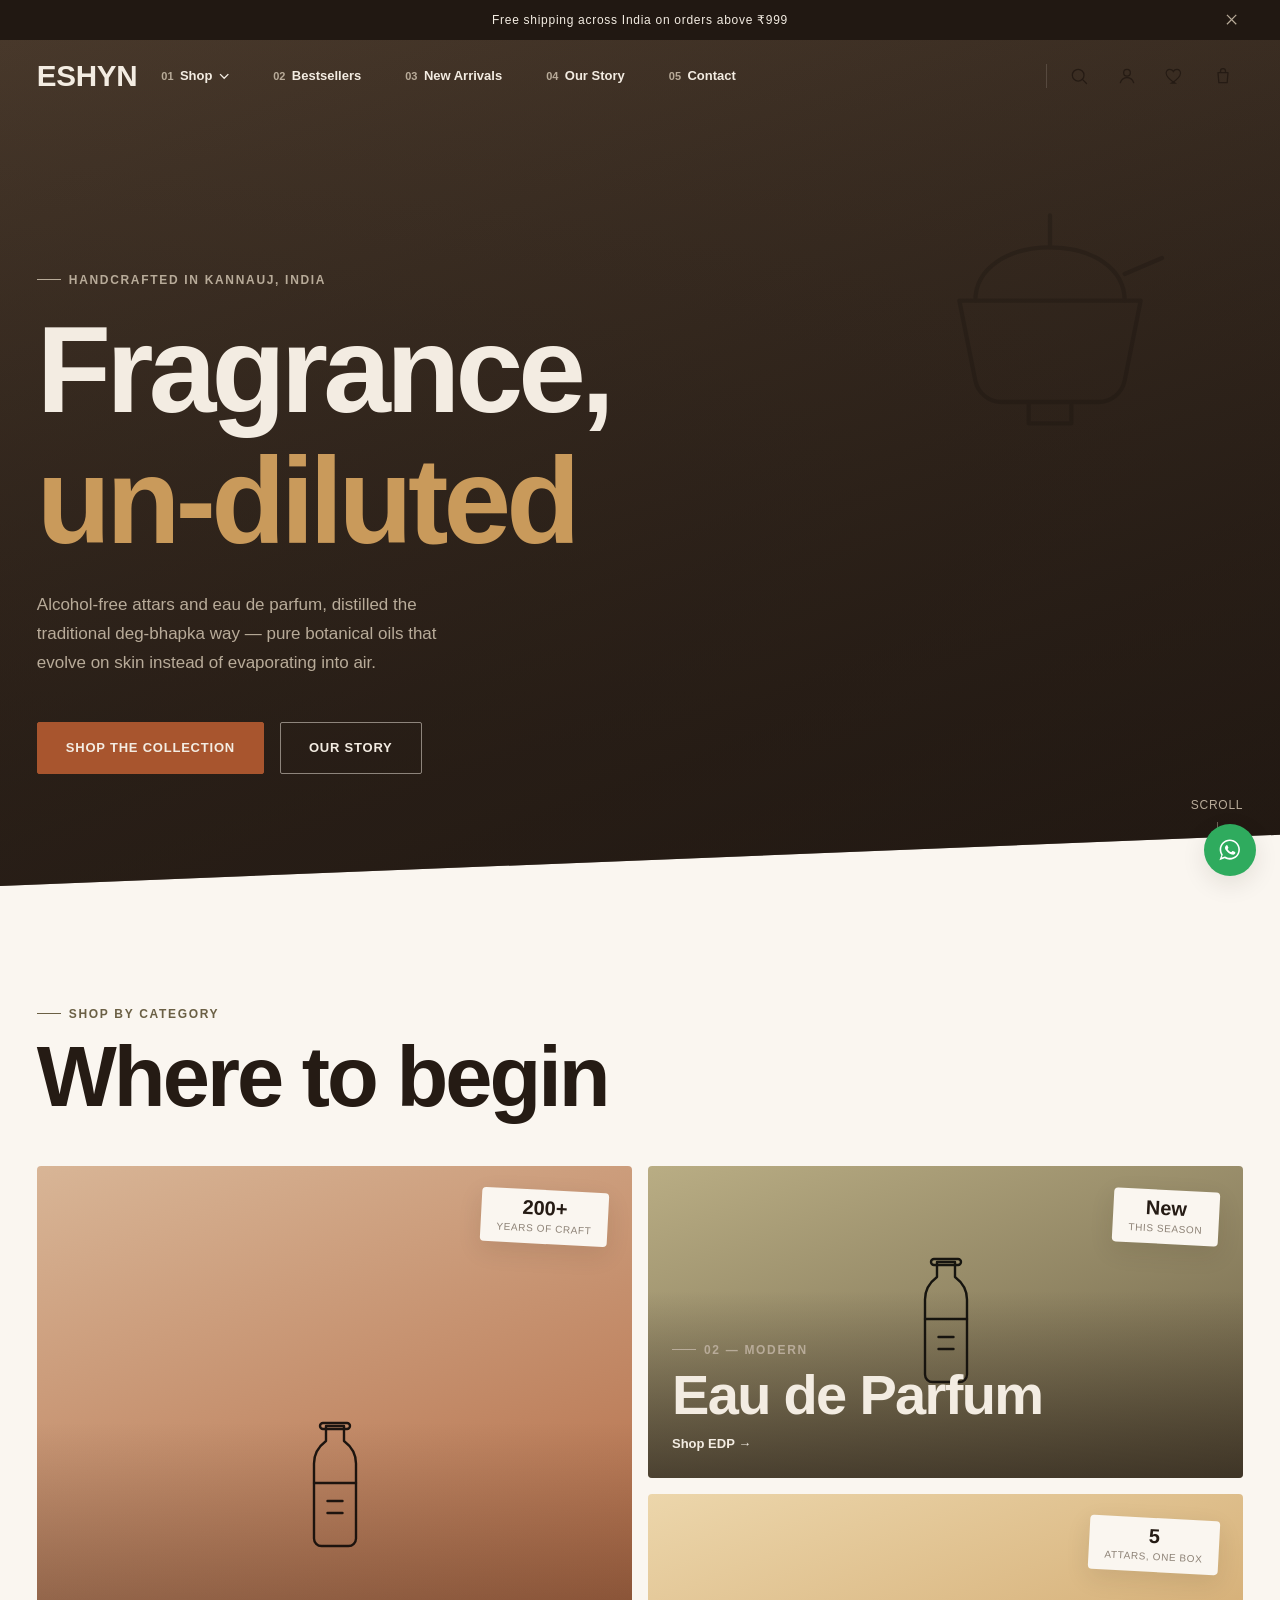
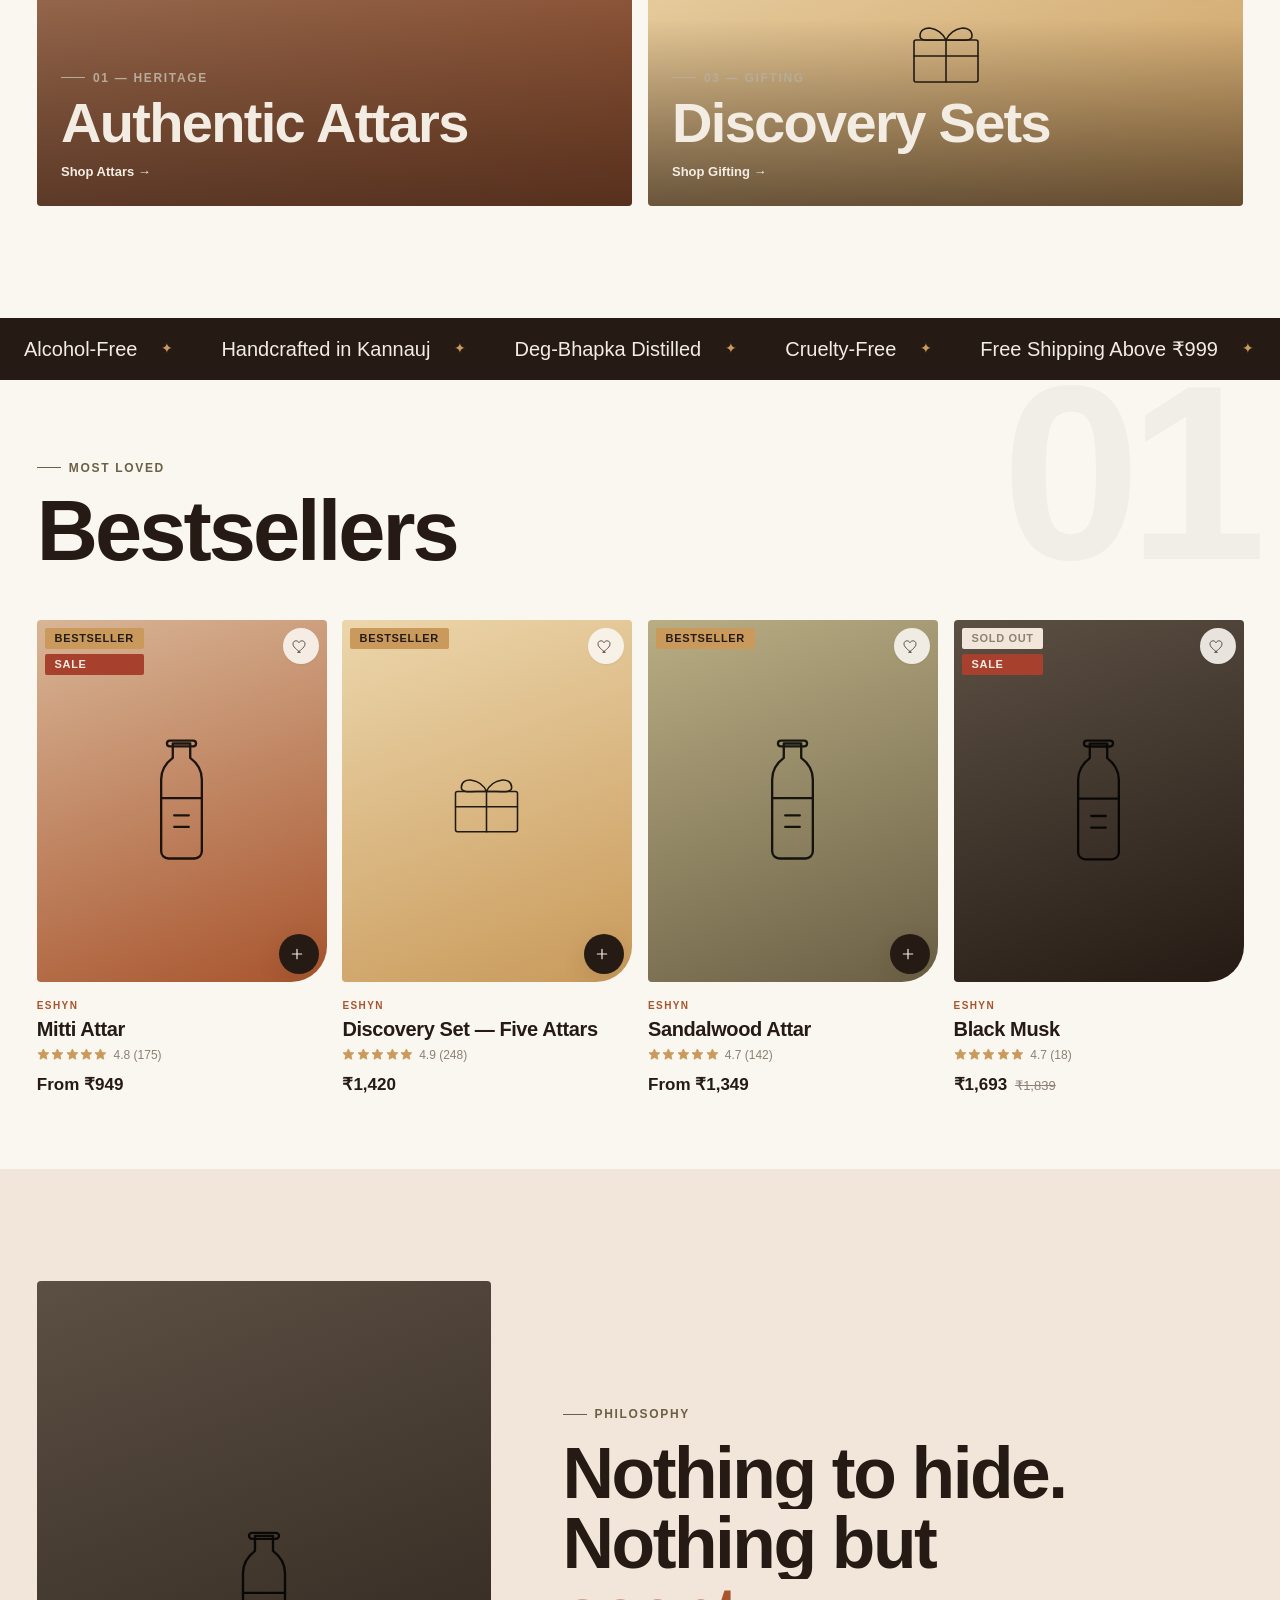
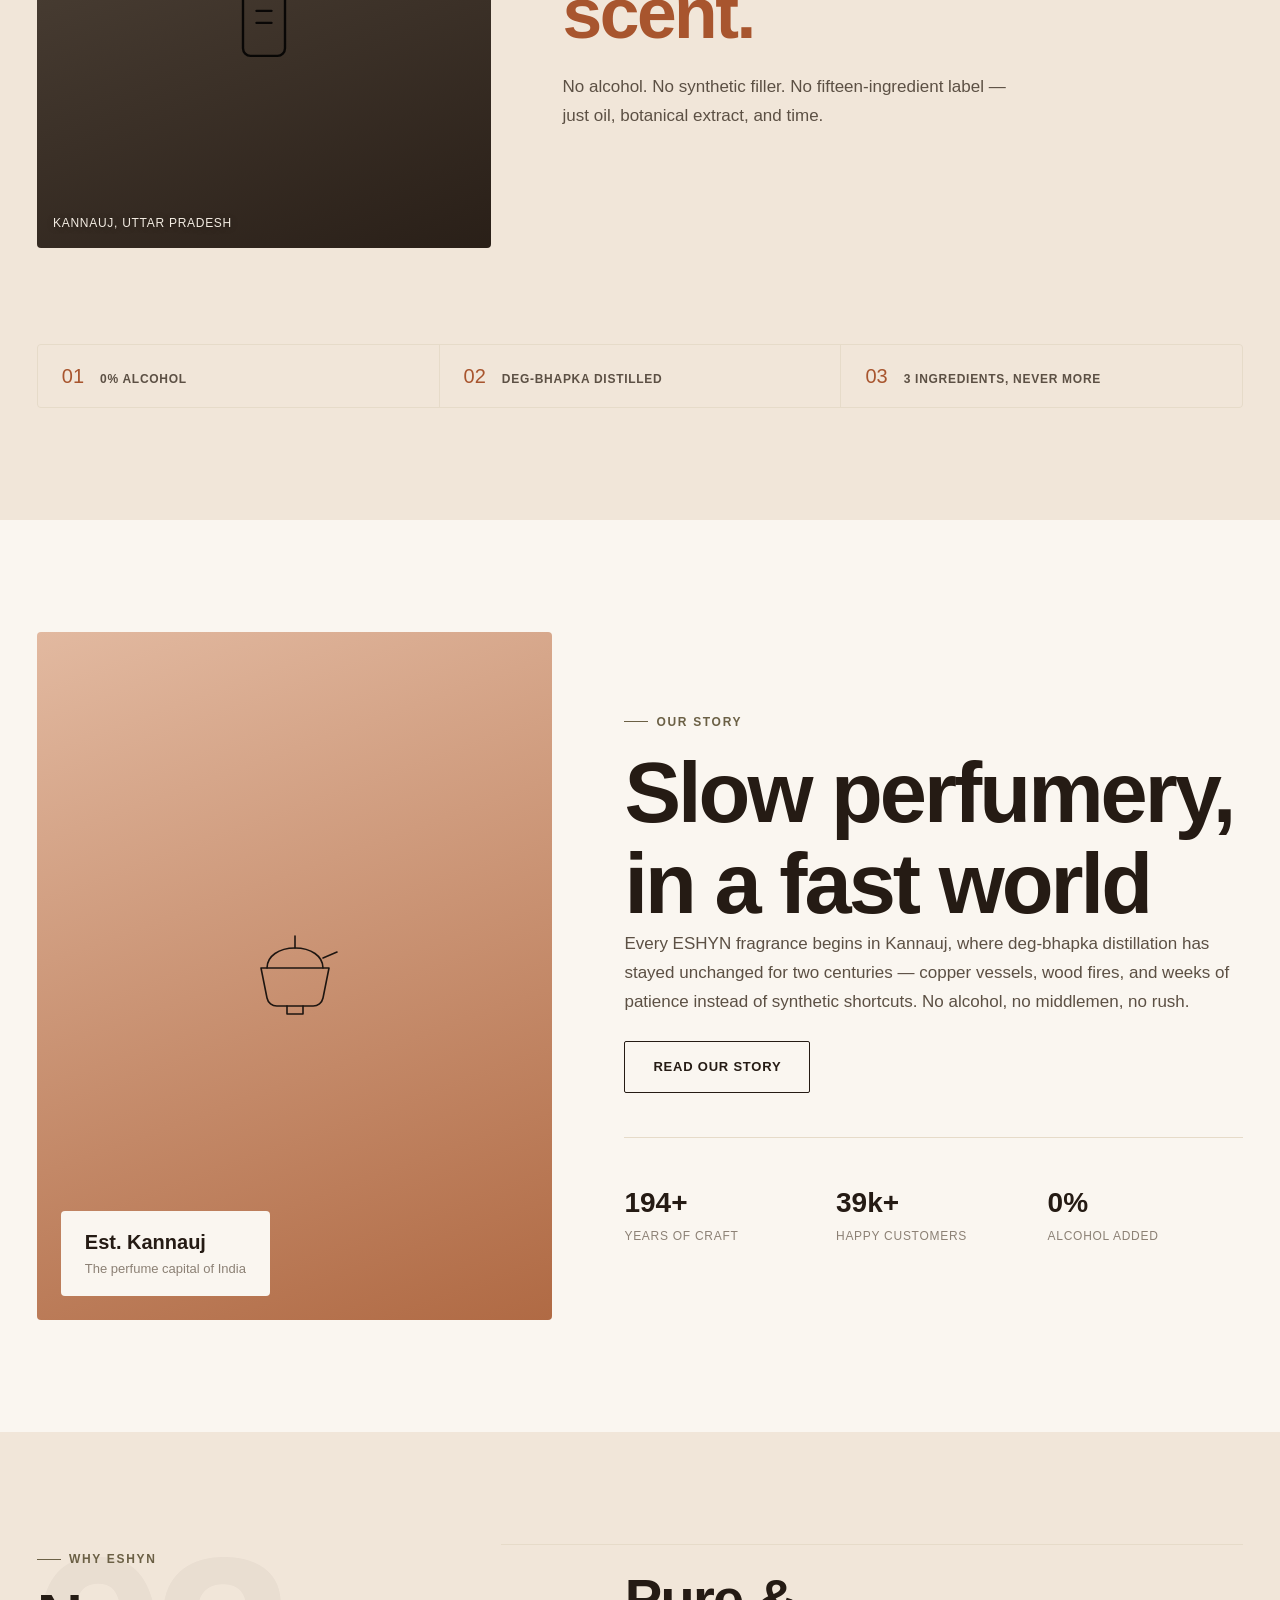
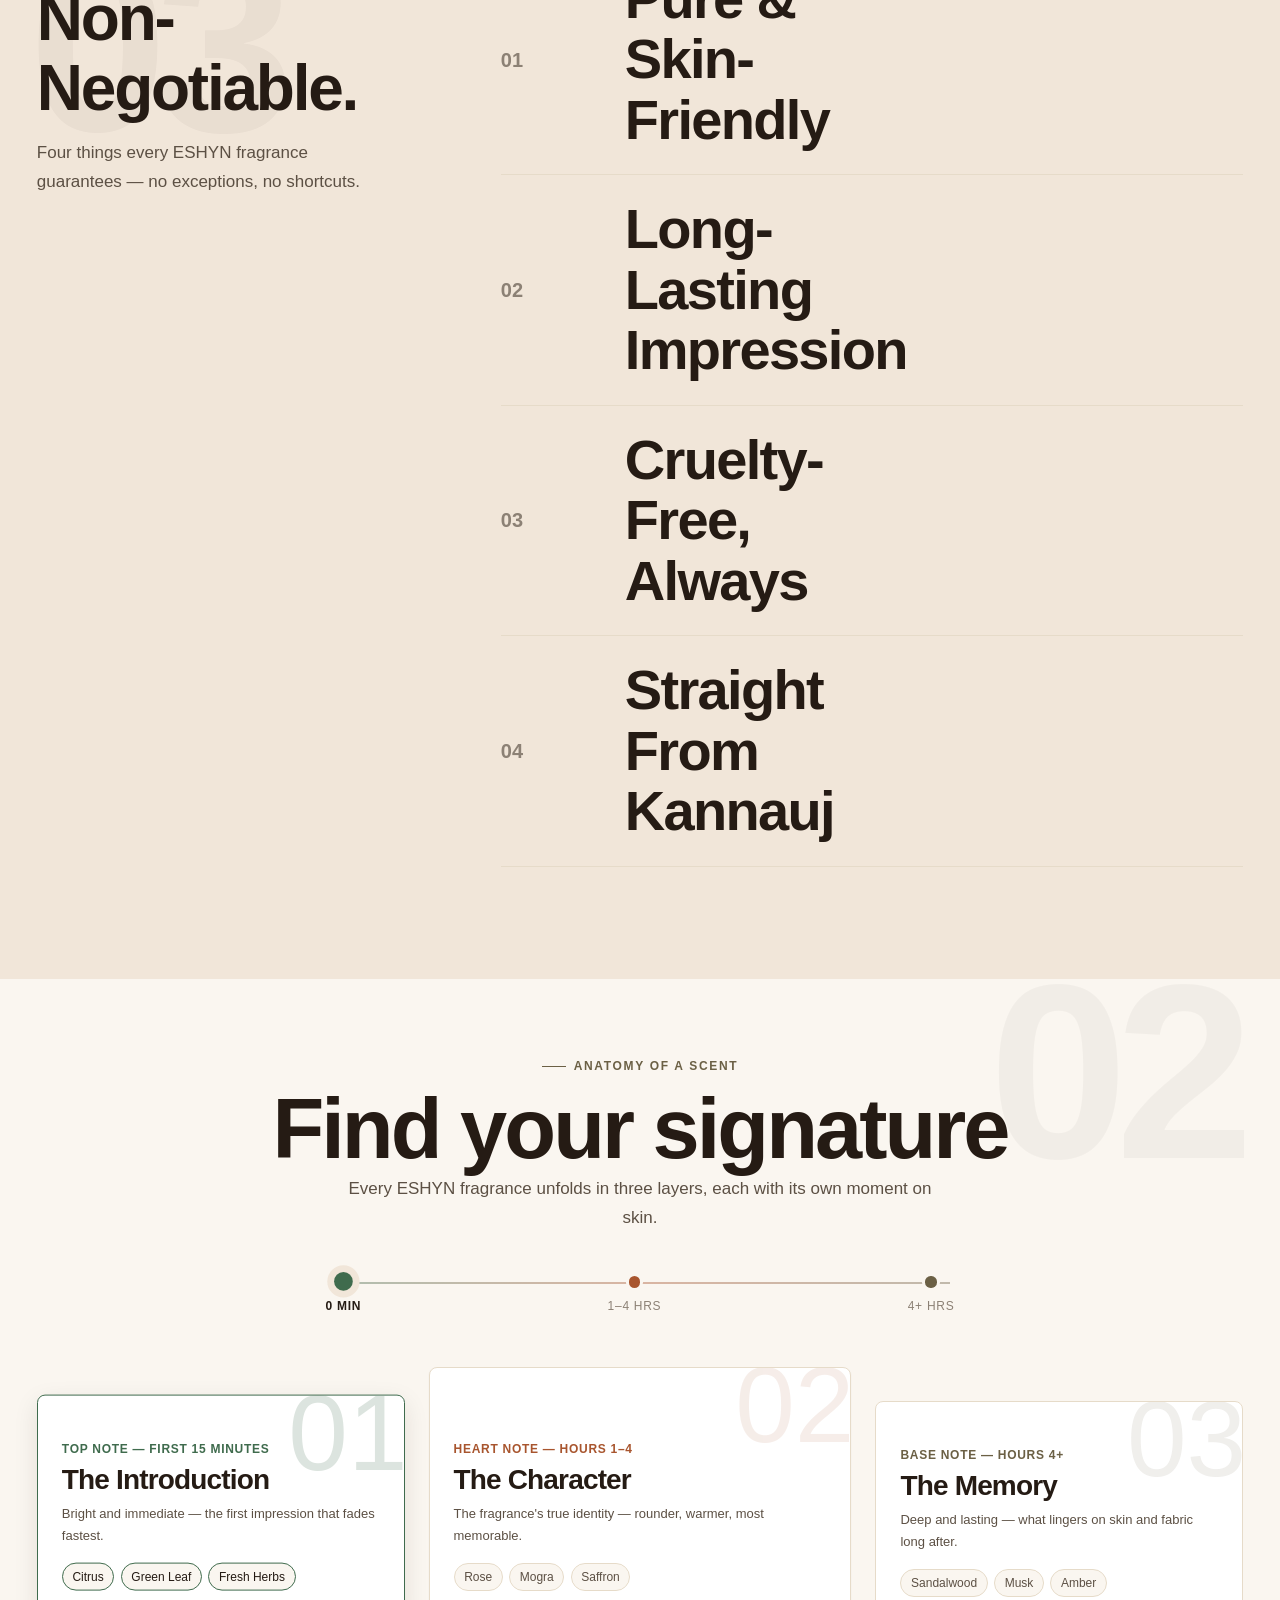
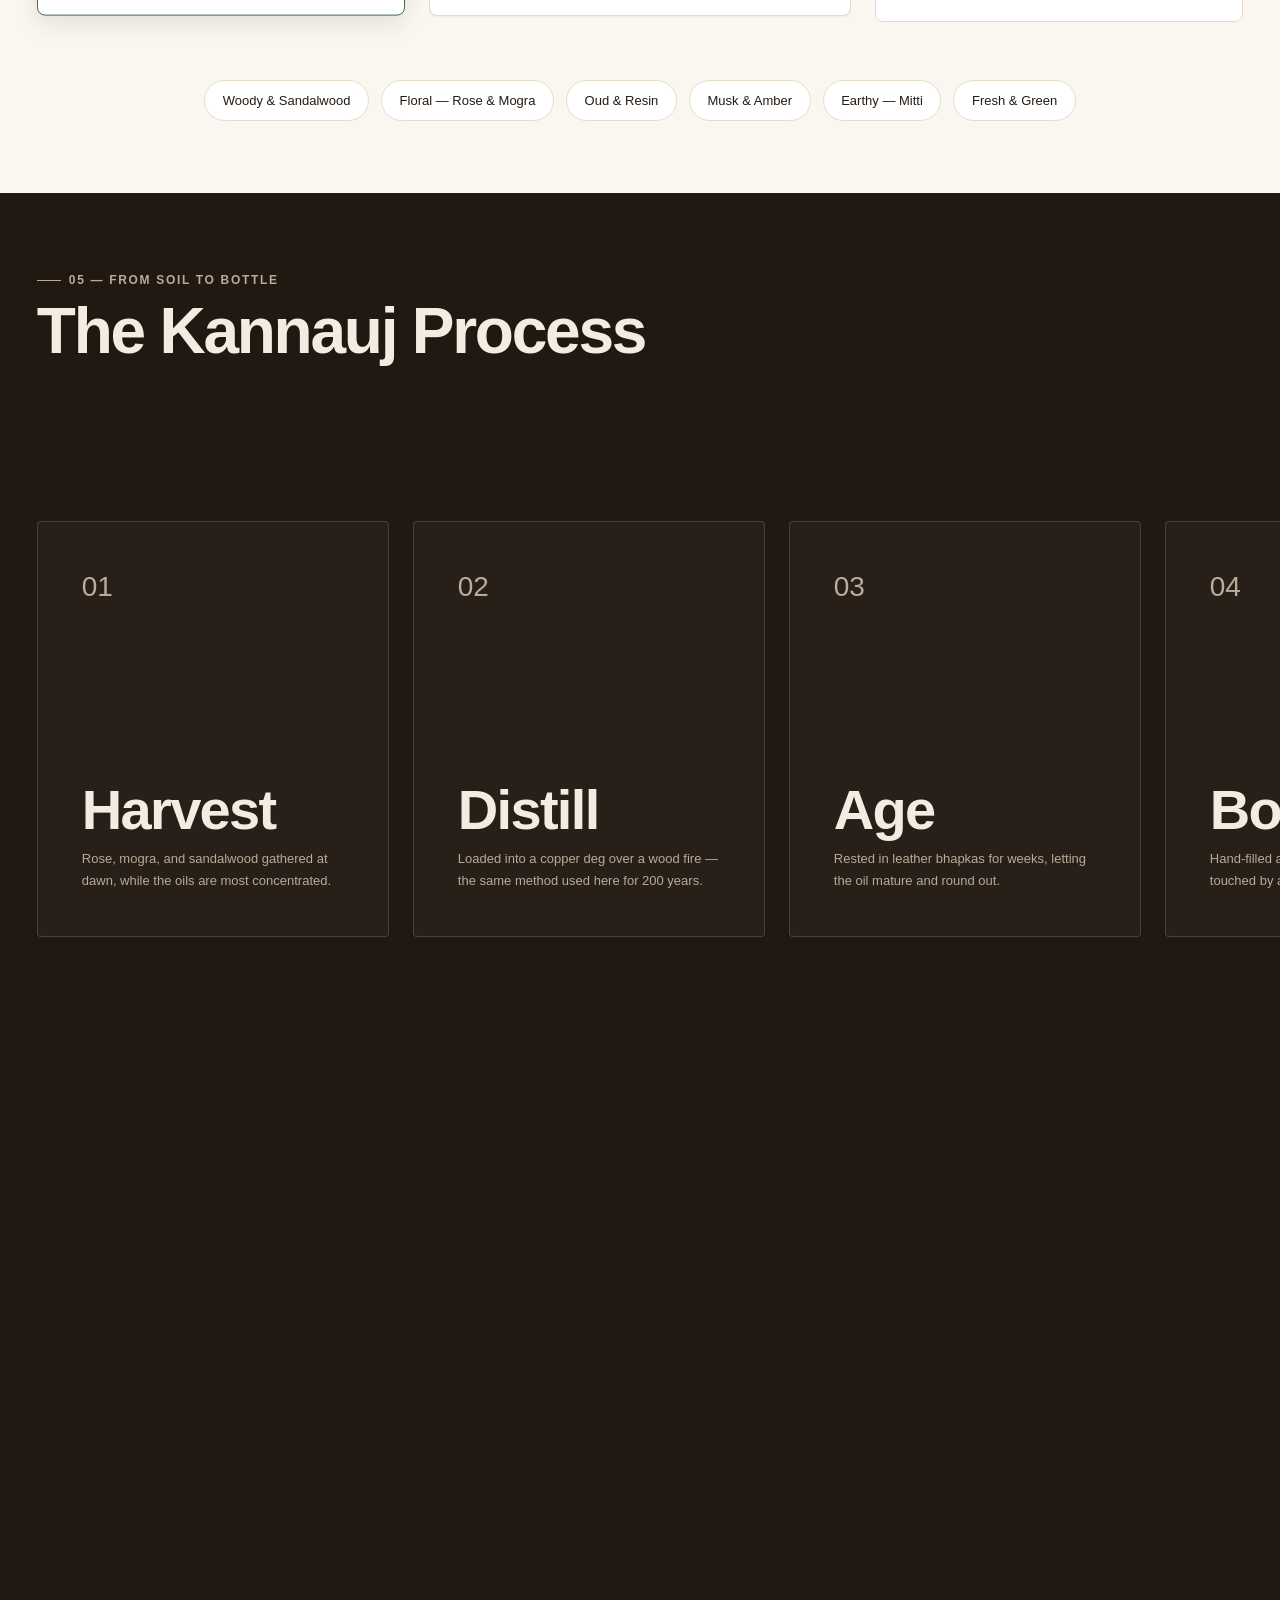
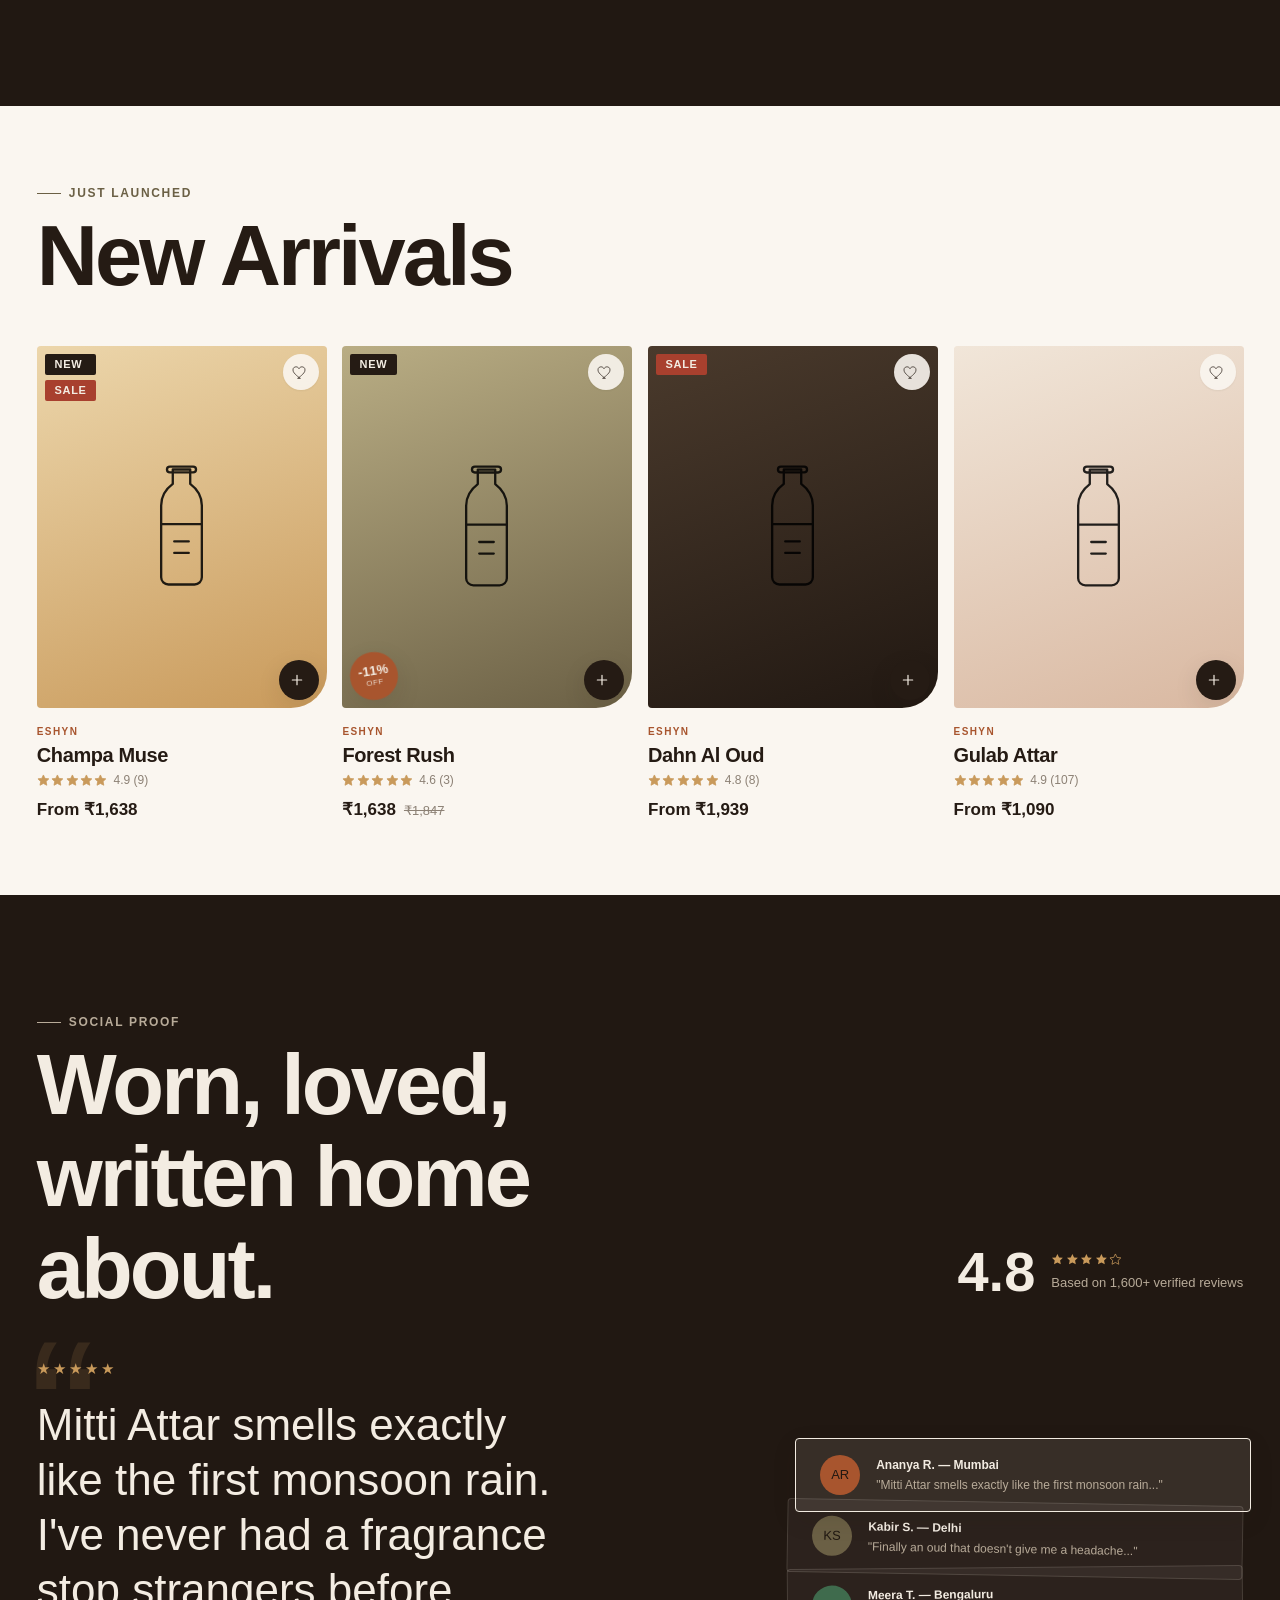
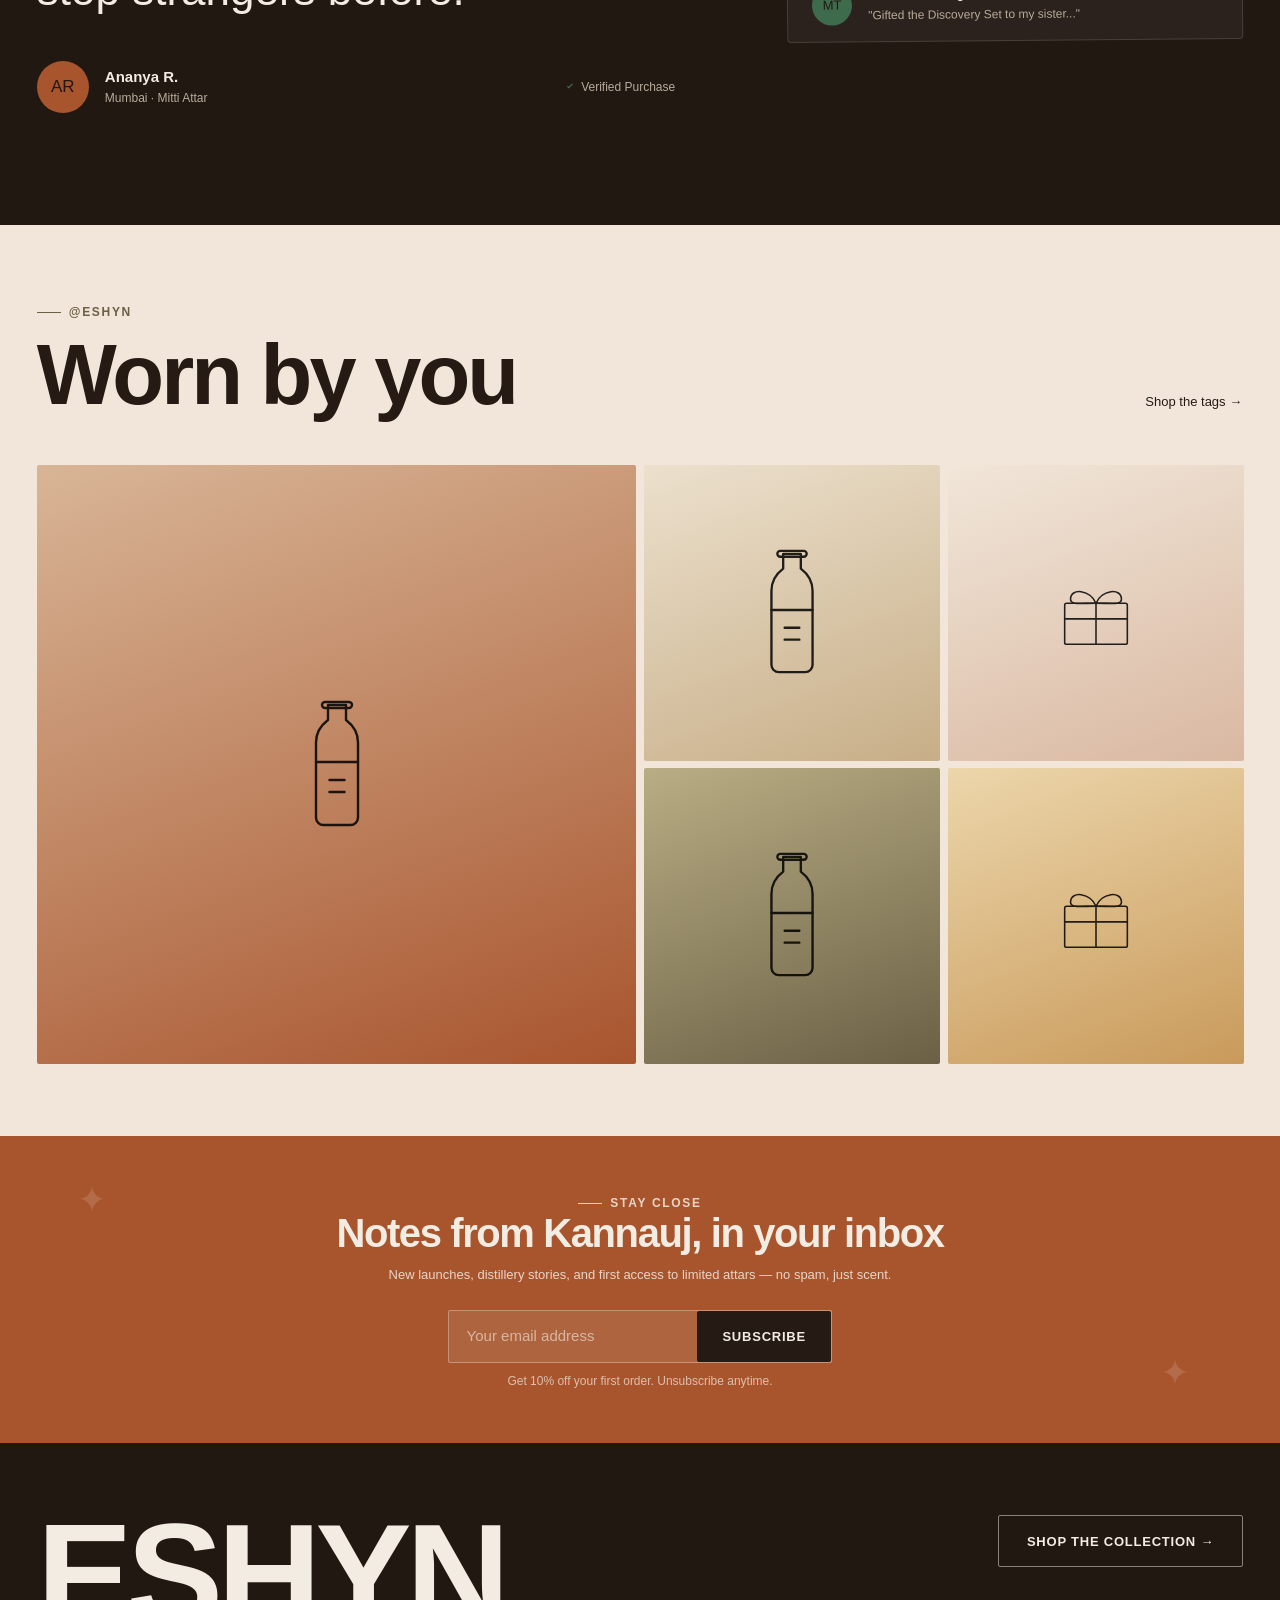
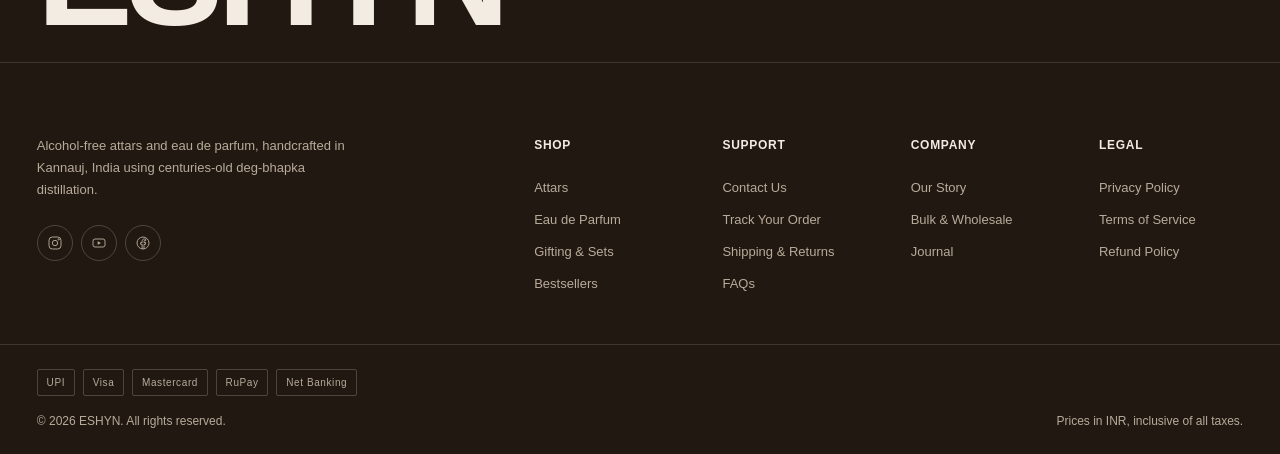
==== theme/index.html @ 9b2c322d "Initial commit: ESHYN premium attar/fragrance theme Static HTML/CSS/JS e-commerce theme with editori" ====
<!DOCTYPE html>
<html lang="en">
<head>
<meta charset="UTF-8">
<meta name="viewport" content="width=device-width, initial-scale=1">
<title>ESHYN — Alcohol-Free Attars & Eau de Parfum, Handcrafted in Kannauj</title>
<meta name="description" content="ESHYN crafts alcohol-free Indian attars and eau de parfum from Kannauj, India's perfume capital — pure botanical oils, traditional deg-bhapka distillation, modern wear.">
<link rel="canonical" href="https://www.eshyn.com/">

<meta property="og:type" content="website">
<meta property="og:title" content="ESHYN — Alcohol-Free Attars & Eau de Parfum, Handcrafted in Kannauj">
<meta property="og:description" content="Pure botanical perfume oils, traditionally distilled in Kannauj. Alcohol-free, long-lasting, made in India.">
<meta property="og:image" content="https://picsum.photos/seed/eshyn-hero/1600/900">
<meta property="og:url" content="https://www.eshyn.com/">
<meta name="twitter:card" content="summary_large_image">

<link rel="preconnect" href="https://api.fontshare.com" crossorigin>
<link rel="stylesheet" href="https://api.fontshare.com/v2/css?f[]=clash-display@400,500,600,700&f[]=general-sans@400,500,600,700&display=swap">

<link rel="stylesheet" href="assets/css/variables.css">
<link rel="stylesheet" href="assets/css/reset.css">
<link rel="stylesheet" href="assets/css/typography.css">
<link rel="stylesheet" href="assets/css/components.css">
<link rel="stylesheet" href="assets/css/sections.css">
<link rel="stylesheet" href="assets/css/cart.css">
<link rel="stylesheet" href="assets/css/responsive.css">

<script type="application/ld+json">
{
  "@context": "https://schema.org",
  "@type": "Organization",
  "name": "ESHYN",
  "url": "https://www.eshyn.com/",
  "logo": "https://www.eshyn.com/assets/images/logo.png",
  "sameAs": ["https://www.instagram.com/eshyn", "https://www.youtube.com/@eshyn"]
}
</script>
</head>
<body>
<a class="skip-link" href="#main-content">Skip to content</a>

<div class="scroll-progress" data-scroll-progress><div class="scroll-progress__fill" data-scroll-progress-fill></div></div>
<div class="cursor-dot" data-cursor-dot aria-hidden="true"></div>
<div class="cursor-ring" data-cursor-ring aria-hidden="true"></div>

<div class="scrim" data-scrim></div>
<div class="toast" data-toast role="status" aria-live="polite"></div>

<!-- ================= ANNOUNCEMENT BAR ================= -->
<div class="announcement-bar" data-announcement-bar>
  <div class="container announcement-bar__track">
    <div class="announcement-bar__messages">
      <p class="announcement-bar__msg">Free shipping across India on orders above ₹999</p>
    </div>
    <button class="announcement-bar__close" data-announcement-close aria-label="Dismiss announcement">
      <svg viewBox="0 0 12 12" aria-hidden="true"><path d="M1 1l10 10M11 1L1 11" stroke="currentColor" stroke-width="1.3"/></svg>
    </button>
  </div>
</div>

<!-- ================= HEADER ================= -->
<header class="site-header site-header--overlay" data-site-header>
  <div class="container site-header__row">
    <div class="site-header__left">
      <button class="icon-btn mobile-nav-toggle" data-mobile-nav-open aria-label="Open menu">
        <svg viewBox="0 0 24 24"><path d="M3 6h18M3 12h18M3 18h18" stroke-width="1.5" stroke-linecap="round"/></svg>
      </button>
      <nav class="main-nav" aria-label="Main">
        <ul class="main-nav__list">
          <li class="main-nav__item">
            <a class="main-nav__link" href="/collections/all"><span class="main-nav__num">01</span>Shop <svg viewBox="0 0 10 6" aria-hidden="true"><path d="M1 1l4 4 4-4" stroke="currentColor" stroke-width="1.3" fill="none"/></svg></a>
            <div class="mega-menu">
              <div class="container mega-menu__grid">
                <div class="mega-menu__col">
                  <p class="mega-menu__col-title">Attars</p>
                  <a href="/collections/attars">All Attars</a>
                  <a href="/collections/attars?note=woody">Woody Notes</a>
                  <a href="/collections/attars?note=floral">Floral Notes</a>
                  <a href="/collections/attars?note=earthy">Earthy Notes</a>
                </div>
                <div class="mega-menu__col">
                  <p class="mega-menu__col-title">Eau de Parfum</p>
                  <a href="/collections/eau-de-parfum">All Eau de Parfum</a>
                  <a href="/collections/new-arrivals">New Arrivals</a>
                  <a href="/collections/bestsellers">Bestsellers</a>
                </div>
                <div class="mega-menu__col">
                  <p class="mega-menu__col-title">Gifting</p>
                  <a href="/collections/gifting">Discovery Sets</a>
                  <a href="/collections/gifting">Gift Cards</a>
                  <a href="/pages/bulk-enquiry">For Bulk Enquiry</a>
                </div>
                <a class="mega-menu__feature" href="/products/mitti-attar">
                  <span class="mega-menu__feature-media"><div class="ph ph--terracotta" role="img" aria-label="Mitti Attar bottle"><span class="ph__icon"><img src="assets/images/icon-bottle.svg" alt="" aria-hidden="true"></span></div></span>
                  <span class="badge badge--bestseller">Bestseller</span>
                  <span class="mega-menu__feature-name">Mitti Attar</span>
                  <span class="mega-menu__feature-price price"><span class="price-current">₹949</span><span class="price-compare">₹1,149</span></span>
                </a>
              </div>
            </div>
          </li>
          <li class="main-nav__item"><a class="main-nav__link" href="/collections/bestsellers"><span class="main-nav__num">02</span>Bestsellers</a></li>
          <li class="main-nav__item"><a class="main-nav__link" href="/collections/new-arrivals"><span class="main-nav__num">03</span>New Arrivals</a></li>
          <li class="main-nav__item"><a class="main-nav__link" href="/pages/our-story"><span class="main-nav__num">04</span>Our Story</a></li>
          <li class="main-nav__item"><a class="main-nav__link" href="/pages/contact"><span class="main-nav__num">05</span>Contact</a></li>
        </ul>
        <span class="main-nav__indicator" data-nav-indicator aria-hidden="true"></span>
      </nav>
    </div>

    <a class="site-header__logo" href="/">ESHYN</a>

    <div class="site-header__right">
      <button class="icon-btn" data-search-open aria-label="Search">
        <svg viewBox="0 0 24 24"><circle cx="11" cy="11" r="7" stroke-width="1.5"/><path d="M21 21l-4.3-4.3" stroke-width="1.5" stroke-linecap="round"/></svg>
      </button>
      <a class="icon-btn site-header__account" href="/account" aria-label="Account">
        <svg viewBox="0 0 24 24"><circle cx="12" cy="8" r="4" stroke-width="1.5"/><path d="M4 20c1.5-4 5-6 8-6s6.5 2 8 6" stroke-width="1.5" stroke-linecap="round"/></svg>
      </a>
      <a class="icon-btn" href="/pages/wishlist" aria-label="Wishlist">
        <svg viewBox="0 0 24 24"><path d="M12 20.5s-7.5-4.7-10-9.4C.4 7.7 2 4 5.6 4c2.2 0 3.7 1.3 4.4 2.6C10.7 5.3 12.2 4 14.4 4 18 4 19.6 7.7 18 11.1c-2.5 4.7-10 9.4-10 9.4z" stroke-width="1.4"/></svg>
        <span class="icon-btn__count" data-wishlist-count hidden>0</span>
      </a>
      <button class="icon-btn" data-cart-open aria-label="Cart">
        <svg viewBox="0 0 24 24"><path d="M6 8h12l-1 12H7L6 8z" stroke-width="1.5" stroke-linejoin="round"/><path d="M9 8V6a3 3 0 016 0v2" stroke-width="1.5"/></svg>
        <span class="icon-btn__count" data-cart-count hidden>0</span>
      </button>
    </div>
  </div>
</header>

<!-- ================= MOBILE NAV DRAWER ================= -->
<nav class="mobile-nav" data-mobile-nav aria-label="Mobile">
  <div class="mobile-nav__head">
    <span class="site-header__logo" style="font-size:1.15rem">ESHYN</span>
    <button class="icon-btn" data-mobile-nav-close aria-label="Close menu">
      <svg viewBox="0 0 24 24"><path d="M6 6l12 12M18 6L6 18" stroke-width="1.5" stroke-linecap="round"/></svg>
    </button>
  </div>
  <ul class="mobile-nav__list">
    <li class="mobile-nav__item">
      <a class="mobile-nav__link" href="/collections/all" data-mobile-sub-toggle><span><span class="main-nav__num">01</span>Shop</span> <svg viewBox="0 0 10 6" width="10" height="6"><path d="M1 1l4 4 4-4" stroke="currentColor" stroke-width="1.3" fill="none"/></svg></a>
      <div class="mobile-nav__sub">
        <a href="/collections/attars">Attars</a>
        <a href="/collections/eau-de-parfum">Eau de Parfum</a>
        <a href="/collections/gifting">Gifting &amp; Sets</a>
      </div>
    </li>
    <li class="mobile-nav__item"><a class="mobile-nav__link" href="/collections/bestsellers"><span class="main-nav__num">02</span>Bestsellers</a></li>
    <li class="mobile-nav__item"><a class="mobile-nav__link" href="/collections/new-arrivals"><span class="main-nav__num">03</span>New Arrivals</a></li>
    <li class="mobile-nav__item"><a class="mobile-nav__link" href="/pages/our-story"><span class="main-nav__num">04</span>Our Story</a></li>
    <li class="mobile-nav__item"><a class="mobile-nav__link" href="/pages/contact"><span class="main-nav__num">05</span>Contact</a></li>
  </ul>
  <div class="mobile-nav__footer">
    <a class="btn btn--outline btn--sm" href="/account">Account</a>
    <a class="btn btn--outline btn--sm" href="/pages/wishlist">Wishlist</a>
  </div>
</nav>

<!-- ================= SEARCH OVERLAY ================= -->
<div class="search-overlay" data-search-overlay>
  <div class="search-overlay__head">
    <div class="container search-overlay__form">
      <svg viewBox="0 0 24 24" width="22" height="22" aria-hidden="true"><circle cx="11" cy="11" r="7" stroke-width="1.5"/><path d="M21 21l-4.3-4.3" stroke-width="1.5" stroke-linecap="round"/></svg>
      <input type="search" placeholder="Search attars, notes, gifts…" aria-label="Search products">
      <button class="icon-btn" data-search-close aria-label="Close search">
        <svg viewBox="0 0 24 24"><path d="M6 6l12 12M18 6L6 18" stroke-width="1.5" stroke-linecap="round"/></svg>
      </button>
    </div>
  </div>
  <div class="container search-overlay__body">
    <div data-search-suggest-wrap>
      <p class="search-overlay__section-title">Popular Searches</p>
      <div class="search-suggests">
        <a class="chip" href="/collections/attars?note=oud">Oud</a>
        <a class="chip" href="/collections/attars?note=musk">Musk</a>
        <a class="chip" href="/collections/gifting">Gift Sets</a>
        <a class="chip" href="/collections/attars?note=floral">Rose &amp; Mogra</a>
      </div>
      <p class="search-overlay__section-title">Shop Collections</p>
      <div class="search-suggests" data-search-collections></div>
    </div>
    <div data-search-results-wrap hidden>
      <p class="search-overlay__section-title">Products</p>
      <div class="search-results" data-search-results></div>
    </div>
  </div>
</div>

<!-- ================= MAIN ================= -->
<main id="main-content">

  <!-- ---- Hero ---- -->
  <section class="hero">
    <div class="hero__media">
      <div class="ph ph--espresso" role="img" aria-label="Copper distillation vessels used to craft ESHYN attars in Kannauj"><span class="ph__icon"><img src="assets/images/icon-vessel.svg" alt="" aria-hidden="true"></span></div>
    </div>
    <div class="container">
      <div class="hero__content">
        <span class="eyebrow">Handcrafted in Kannauj, India</span>
        <h1>Fragrance,<br><span class="hero__cycle">un-diluted</span></h1>
        <p class="hero__lede">Alcohol-free attars and eau de parfum, distilled the traditional deg-bhapka way — pure botanical oils that evolve on skin instead of evaporating into air.</p>
        <div class="hero__cta">
          <a class="btn btn--accent btn--magnetic" href="/collections/all">Shop the Collection</a>
          <a class="btn btn--outline-light btn--magnetic" href="/pages/our-story">Our Story</a>
        </div>
      </div>
    </div>
    <span class="hero__scroll-cue">Scroll</span>
  </section>

  <!-- ---- Collection discovery ---- -->
  <section class="section">
    <div class="container">
      <div class="section-head" data-reveal>
        <div class="section-head__text section-head__text--wide">
          <span class="eyebrow">Shop by Category</span>
          <h2>Where to begin</h2>
        </div>
      </div>
      <div class="discovery-grid">
        <a class="discovery-card" href="/collections/attars" data-reveal data-tilt>
          <div class="ph ph--terracotta" role="img" aria-label="Authentic Indian attars in glass vials"><span class="ph__icon"><img src="assets/images/icon-bottle.svg" alt="" aria-hidden="true"></span></div>
          <span class="discovery-card__float"><strong>200+</strong><span>Years of Craft</span></span>
          <span class="discovery-card__text">
            <span class="eyebrow">01 — Heritage</span>
            <h3 class="h3">Authentic Attars</h3>
            <span class="discovery-card__link">Shop Attars →</span>
          </span>
        </a>
        <a class="discovery-card" href="/collections/eau-de-parfum" data-reveal data-tilt>
          <div class="ph ph--olive" role="img" aria-label="ESHYN eau de parfum bottle"><span class="ph__icon"><img src="assets/images/icon-bottle.svg" alt="" aria-hidden="true"></span></div>
          <span class="discovery-card__float"><strong>New</strong><span>This Season</span></span>
          <span class="discovery-card__text">
            <span class="eyebrow">02 — Modern</span>
            <h3 class="h3">Eau de Parfum</h3>
            <span class="discovery-card__link">Shop EDP →</span>
          </span>
        </a>
        <a class="discovery-card" href="/collections/gifting" data-reveal data-tilt>
          <div class="ph ph--gold" role="img" aria-label="ESHYN discovery gift set"><span class="ph__icon"><img src="assets/images/icon-gift.svg" alt="" aria-hidden="true"></span></div>
          <span class="discovery-card__float"><strong>5</strong><span>Attars, One Box</span></span>
          <span class="discovery-card__text">
            <span class="eyebrow">03 — Gifting</span>
            <h3 class="h3">Discovery Sets</h3>
            <span class="discovery-card__link">Shop Gifting →</span>
          </span>
        </a>
      </div>
    </div>
  </section>

  <!-- ---- Marquee ---- -->
  <div class="marquee" aria-hidden="true">
    <div class="marquee__track">
      <span class="marquee__item">Alcohol-Free</span>
      <span class="marquee__item">Handcrafted in Kannauj</span>
      <span class="marquee__item">Deg-Bhapka Distilled</span>
      <span class="marquee__item">Cruelty-Free</span>
      <span class="marquee__item">Free Shipping Above ₹999</span>
      <span class="marquee__item">Alcohol-Free</span>
      <span class="marquee__item">Handcrafted in Kannauj</span>
      <span class="marquee__item">Deg-Bhapka Distilled</span>
      <span class="marquee__item">Cruelty-Free</span>
      <span class="marquee__item">Free Shipping Above ₹999</span>
    </div>
  </div>

  <!-- ---- Bestsellers ---- -->
  <section class="section section--tight" style="position:relative; overflow:hidden;">
    <span class="section-numeral" style="top:-2rem; right:2%;" aria-hidden="true">01</span>
    <div class="container">
      <div class="section-head" data-reveal>
        <div class="section-head__text">
          <span class="eyebrow">Most Loved</span>
          <h2>Bestsellers</h2>
        </div>
        <div class="section-head__nav" data-rail-nav="[data-rail='bestsellers']">
          <button type="button" data-dir="prev" aria-label="Scroll left"><svg viewBox="0 0 10 16"><path d="M8 1L1 8l7 7" stroke="currentColor" stroke-width="1.4" fill="none"/></svg></button>
          <button type="button" data-dir="next" aria-label="Scroll right"><svg viewBox="0 0 10 16"><path d="M2 1l7 7-7 7" stroke="currentColor" stroke-width="1.4" fill="none"/></svg></button>
        </div>
      </div>
      <div class="product-rail" data-rail="bestsellers" data-grid="bestsellers"></div>
    </div>
  </section>

  <!-- ---- Statement (editorial philosophy spread) ---- -->
  <section class="statement section section--alt" style="position:relative; overflow:hidden;">
    <span class="section-numeral" style="top:-2rem; right:3%;" aria-hidden="true">04</span>
    <div class="container">
      <div class="statement__grid">
        <figure class="statement__media shine" data-parallax data-tilt data-reveal>
          <div class="ph ph--ink" role="img" aria-label="ESHYN attar oil catching warm light"><span class="ph__icon"><img src="assets/images/icon-bottle.svg" alt="" aria-hidden="true"></span></div>
          <figcaption class="statement__media-caption">Kannauj, Uttar Pradesh</figcaption>
        </figure>
        <div class="statement__content" data-reveal>
          <span class="eyebrow">Philosophy</span>
          <h2 class="statement__headline" data-mask-reveal>
            <span class="statement__line"><span>Nothing to hide.</span></span>
            <span class="statement__line"><span>Nothing but</span></span>
            <span class="statement__line statement__line--accent"><span>scent.</span></span>
          </h2>
          <p class="lede statement__lede">No alcohol. No synthetic filler. No fifteen-ingredient label — just oil, botanical extract, and time.</p>
        </div>
        <div class="statement__facts" data-reveal>
          <div class="statement__fact">
            <span class="statement__fact-index">01</span>
            <span class="statement__fact-label">0% Alcohol</span>
          </div>
          <div class="statement__fact">
            <span class="statement__fact-index">02</span>
            <span class="statement__fact-label">Deg-Bhapka Distilled</span>
          </div>
          <div class="statement__fact">
            <span class="statement__fact-index">03</span>
            <span class="statement__fact-label">3 Ingredients, Never More</span>
          </div>
        </div>
      </div>
    </div>
  </section>

  <!-- ---- Brand story ---- -->
  <section class="section">
    <div class="container">
      <div class="brand-story">
        <div class="brand-story__media" data-reveal>
          <div class="ph ph--clay" role="img" aria-label="Artisan hand-distilling attar in a copper deg at ESHYN's Kannauj distillery"><span class="ph__icon"><img src="assets/images/icon-vessel.svg" alt="" aria-hidden="true"></span></div>
          <div class="brand-story__badge">
            <strong>Est. Kannauj</strong>
            <span class="text-sm text-muted">The perfume capital of India</span>
          </div>
        </div>
        <div class="brand-story__text" data-reveal>
          <span class="eyebrow">Our Story</span>
          <h2>Slow perfumery, in a fast world</h2>
          <p class="lede">Every ESHYN fragrance begins in Kannauj, where deg-bhapka distillation has stayed unchanged for two centuries — copper vessels, wood fires, and weeks of patience instead of synthetic shortcuts. No alcohol, no middlemen, no rush.</p>
          <a class="btn btn--outline" href="/pages/our-story" style="margin-top: var(--space-lg)">Read Our Story</a>
          <div class="brand-story__numbers">
            <div><strong data-count-to="200" data-count-suffix="+">200+</strong><span>Years of Craft</span></div>
            <div><strong data-count-to="40" data-count-suffix="k+">40k+</strong><span>Happy Customers</span></div>
            <div><strong data-count-to="0" data-count-suffix="%">0%</strong><span>Alcohol Added</span></div>
          </div>
        </div>
      </div>
    </div>
  </section>

  <!-- ---- Values (hover-spotlight list, not an icon grid) ---- -->
  <section class="values section">
    <div class="container">
      <div class="values__layout">
        <div class="values__intro" data-reveal>
          <span class="section-numeral" aria-hidden="true">03</span>
          <span class="eyebrow">Why ESHYN</span>
          <h2>Non-<br>Negotiable.</h2>
          <p class="lede">Four things every ESHYN fragrance guarantees — no exceptions, no shortcuts.</p>
        </div>
        <div class="values-list" data-reveal>
          <div class="values-list__item">
            <span class="values-list__index">01</span>
            <h3 class="values-list__title">Pure &amp; Skin-Friendly</h3>
            <p class="values-list__desc">Alcohol-free oils that never irritate, even on sensitive skin.</p>
          </div>
          <div class="values-list__item">
            <span class="values-list__index">02</span>
            <h3 class="values-list__title">Long-Lasting Impression</h3>
            <p class="values-list__desc">Rich, concentrated oils that evolve on skin for hours, not minutes.</p>
          </div>
          <div class="values-list__item">
            <span class="values-list__index">03</span>
            <h3 class="values-list__title">Cruelty-Free, Always</h3>
            <p class="values-list__desc">Vegan formulations, never tested on animals — no exceptions.</p>
          </div>
          <div class="values-list__item">
            <span class="values-list__index">04</span>
            <h3 class="values-list__title">Straight From Kannauj</h3>
            <p class="values-list__desc">No importers, no distributors — sourced directly from source.</p>
          </div>
        </div>
      </div>
    </div>
  </section>

  <!-- ---- Anatomy of a Scent ---- -->
  <section class="section section--tight scent-anatomy" style="position:relative; overflow:hidden;">
    <span class="section-numeral" style="top:-2rem; right:3%;" aria-hidden="true">02</span>
    <div class="container">
      <div class="section-head" data-reveal>
        <div class="section-head__text" style="max-width:none; text-align:center; margin-inline:auto">
          <span class="eyebrow" style="justify-content:center">Anatomy of a Scent</span>
          <h2>Find your signature</h2>
          <p class="lede" style="margin-inline:auto; text-align:center">Every ESHYN fragrance unfolds in three layers, each with its own moment on skin.</p>
        </div>
      </div>

      <div class="scent-timeline" data-reveal data-scent-timeline>
        <div class="scent-timeline__track">
          <button type="button" class="scent-timeline__stop is-active" data-scent-stop="0">
            <span class="scent-timeline__dot"></span>
            <span class="scent-timeline__time">0 Min</span>
          </button>
          <button type="button" class="scent-timeline__stop" data-scent-stop="1">
            <span class="scent-timeline__dot"></span>
            <span class="scent-timeline__time">1–4 Hrs</span>
          </button>
          <button type="button" class="scent-timeline__stop" data-scent-stop="2">
            <span class="scent-timeline__dot"></span>
            <span class="scent-timeline__time">4+ Hrs</span>
          </button>
        </div>
      </div>

      <div class="scent-grid" data-reveal data-scent-grid>
        <article class="scent-card scent-card--top is-active" data-scent-card="0">
          <span class="scent-card__index" aria-hidden="true">01</span>
          <span class="scent-card__label">Top Note — First 15 Minutes</span>
          <h3 class="scent-card__name">The Introduction</h3>
          <p class="scent-card__desc">Bright and immediate — the first impression that fades fastest.</p>
          <div class="scent-card__notes"><span>Citrus</span><span>Green Leaf</span><span>Fresh Herbs</span></div>
        </article>
        <article class="scent-card scent-card--heart" data-scent-card="1">
          <span class="scent-card__index" aria-hidden="true">02</span>
          <span class="scent-card__label">Heart Note — Hours 1–4</span>
          <h3 class="scent-card__name">The Character</h3>
          <p class="scent-card__desc">The fragrance's true identity — rounder, warmer, most memorable.</p>
          <div class="scent-card__notes"><span>Rose</span><span>Mogra</span><span>Saffron</span></div>
        </article>
        <article class="scent-card scent-card--base" data-scent-card="2">
          <span class="scent-card__index" aria-hidden="true">03</span>
          <span class="scent-card__label">Base Note — Hours 4+</span>
          <h3 class="scent-card__name">The Memory</h3>
          <p class="scent-card__desc">Deep and lasting — what lingers on skin and fabric long after.</p>
          <div class="scent-card__notes"><span>Sandalwood</span><span>Musk</span><span>Amber</span></div>
        </article>
      </div>

      <div class="notes-finder__chips" data-reveal style="justify-content:center; margin-top: var(--space-xl)">
        <a class="chip" href="/collections/attars?note=woody">Woody &amp; Sandalwood</a>
        <a class="chip" href="/collections/attars?note=floral">Floral — Rose &amp; Mogra</a>
        <a class="chip" href="/collections/attars?note=oud">Oud &amp; Resin</a>
        <a class="chip" href="/collections/attars?note=musk">Musk &amp; Amber</a>
        <a class="chip" href="/collections/attars?note=earthy">Earthy — Mitti</a>
        <a class="chip" href="/collections/eau-de-parfum?note=fresh">Fresh &amp; Green</a>
      </div>
    </div>
  </section>

  <!-- ---- Process (pinned horizontal scroll) ---- -->
  <section class="process" data-process>
    <div class="process__sticky">
      <div class="process__head container">
        <span class="eyebrow" style="color:var(--color-text-on-dark-muted)">05 — From Soil to Bottle</span>
        <h2 class="process__heading">The Kannauj Process</h2>
      </div>
      <div class="process__track" data-process-track>
        <article class="process__panel">
          <span class="process__num">01</span>
          <h3>Harvest</h3>
          <p>Rose, mogra, and sandalwood gathered at dawn, while the oils are most concentrated.</p>
        </article>
        <article class="process__panel">
          <span class="process__num">02</span>
          <h3>Distill</h3>
          <p>Loaded into a copper deg over a wood fire — the same method used here for 200 years.</p>
        </article>
        <article class="process__panel">
          <span class="process__num">03</span>
          <h3>Age</h3>
          <p>Rested in leather bhapkas for weeks, letting the oil mature and round out.</p>
        </article>
        <article class="process__panel">
          <span class="process__num">04</span>
          <h3>Bottle</h3>
          <p>Hand-filled and sealed in Kannauj, never touched by a machine.</p>
        </article>
        <article class="process__panel process__panel--cta">
          <span class="process__num">05</span>
          <h3>Yours</h3>
          <p>Delivered to your door, ready to wear.</p>
          <a class="btn btn--accent btn--magnetic" href="/collections/all">Shop the Collection</a>
        </article>
      </div>
    </div>
  </section>

  <!-- ---- New arrivals ---- -->
  <section class="section section--tight">
    <div class="container">
      <div class="section-head" data-reveal>
        <div class="section-head__text">
          <span class="eyebrow">Just Launched</span>
          <h2>New Arrivals</h2>
        </div>
        <div class="section-head__nav" data-rail-nav="[data-rail='new-arrivals']">
          <button type="button" data-dir="prev" aria-label="Scroll left"><svg viewBox="0 0 10 16"><path d="M8 1L1 8l7 7" stroke="currentColor" stroke-width="1.4" fill="none"/></svg></button>
          <button type="button" data-dir="next" aria-label="Scroll right"><svg viewBox="0 0 10 16"><path d="M2 1l7 7-7 7" stroke="currentColor" stroke-width="1.4" fill="none"/></svg></button>
        </div>
      </div>
      <div class="product-rail" data-rail="new-arrivals" data-grid="new-arrivals"></div>
    </div>
  </section>

  <!-- ---- Testimonials ---- -->
  <section class="testimonials section" style="position:relative; overflow:hidden;">
    <span class="section-numeral" style="top:-2rem; left:2%; opacity:0.05;" aria-hidden="true">06</span>
    <div class="container">
      <div class="section-head" data-reveal>
        <div class="section-head__text">
          <span class="eyebrow">Social Proof</span>
          <h2>Worn, loved,<br>written home about.</h2>
        </div>
        <div class="testimonials__rating">
          <strong>4.8</strong>
          <div>
            <span class="rating__stars">
              <svg viewBox="0 0 20 20"><path fill="currentColor" d="M10 1.5l2.6 5.4 5.9.7-4.3 4.1 1.1 5.9L10 14.8l-5.3 2.8 1.1-5.9L1.5 7.6l5.9-.7z"/></svg>
              <svg viewBox="0 0 20 20"><path fill="currentColor" d="M10 1.5l2.6 5.4 5.9.7-4.3 4.1 1.1 5.9L10 14.8l-5.3 2.8 1.1-5.9L1.5 7.6l5.9-.7z"/></svg>
              <svg viewBox="0 0 20 20"><path fill="currentColor" d="M10 1.5l2.6 5.4 5.9.7-4.3 4.1 1.1 5.9L10 14.8l-5.3 2.8 1.1-5.9L1.5 7.6l5.9-.7z"/></svg>
              <svg viewBox="0 0 20 20"><path fill="currentColor" d="M10 1.5l2.6 5.4 5.9.7-4.3 4.1 1.1 5.9L10 14.8l-5.3 2.8 1.1-5.9L1.5 7.6l5.9-.7z"/></svg>
              <svg viewBox="0 0 20 20"><path fill="none" stroke="currentColor" stroke-width="1.2" d="M10 1.5l2.6 5.4 5.9.7-4.3 4.1 1.1 5.9L10 14.8l-5.3 2.8 1.1-5.9L1.5 7.6l5.9-.7z"/></svg>
            </span>
            <p class="text-sm" style="color:var(--color-text-on-dark-muted)">Based on 1,600+ verified reviews</p>
          </div>
        </div>
      </div>

      <div class="testimonial-spotlight" data-reveal>
        <span class="testimonial-spotlight__mark" aria-hidden="true">&ldquo;</span>
        <figure class="testimonial-spotlight__quote" data-testimonial-spotlight>
          <span class="rating__stars" data-testimonial-stars>★★★★★</span>
          <blockquote data-testimonial-text>Mitti Attar smells exactly like the first monsoon rain. I've never had a fragrance stop strangers before.</blockquote>
          <figcaption>
            <span class="testimonial-spotlight__avatar" data-testimonial-avatar style="--tint:var(--color-primary)">AR</span>
            <span class="testimonial-spotlight__id">
              <span class="testimonial-spotlight__name" data-testimonial-name>Ananya R.</span>
              <span class="testimonial-spotlight__loc" data-testimonial-loc>Mumbai · Mitti Attar</span>
            </span>
            <span class="testimonial-card__verified"><svg viewBox="0 0 20 20"><path fill="currentColor" d="M8 12.5l-3-3 1.4-1.4L8 9.7l5.6-5.6L15 5.5z"/></svg>Verified Purchase</span>
          </figcaption>
        </figure>

        <div class="testimonial-deck" data-testimonial-deck>
          <button type="button" class="testimonial-deck__card is-active" data-testimonial-switch
            data-stars="★★★★★" data-name="Ananya R." data-loc="Mumbai · Mitti Attar" data-avatar="AR" data-tint="var(--color-primary)"
            data-text="Mitti Attar smells exactly like the first monsoon rain. I've never had a fragrance stop strangers before.">
            <span class="testimonial-deck__avatar" style="--tint:var(--color-primary)">AR</span>
            <span class="testimonial-deck__body">
              <span class="testimonial-deck__name">Ananya R. — Mumbai</span>
              <span class="testimonial-deck__quote">"Mitti Attar smells exactly like the first monsoon rain..."</span>
            </span>
          </button>
          <button type="button" class="testimonial-deck__card" data-testimonial-switch
            data-stars="★★★★★" data-name="Kabir S." data-loc="Delhi · Dahn Al Oud" data-avatar="KS" data-tint="var(--color-secondary)"
            data-text="Finally an oud that doesn't give me a headache. Dahn Al Oud lasts the entire workday without fading.">
            <span class="testimonial-deck__avatar" style="--tint:var(--color-secondary)">KS</span>
            <span class="testimonial-deck__body">
              <span class="testimonial-deck__name">Kabir S. — Delhi</span>
              <span class="testimonial-deck__quote">"Finally an oud that doesn't give me a headache..."</span>
            </span>
          </button>
          <button type="button" class="testimonial-deck__card" data-testimonial-switch
            data-stars="★★★★★" data-name="Meera T." data-loc="Bengaluru · Discovery Set" data-avatar="MT" data-tint="var(--color-success)"
            data-text="Gifted the Discovery Set to my sister — she's since reordered three full bottles. Packaging felt genuinely premium.">
            <span class="testimonial-deck__avatar" style="--tint:var(--color-success)">MT</span>
            <span class="testimonial-deck__body">
              <span class="testimonial-deck__name">Meera T. — Bengaluru</span>
              <span class="testimonial-deck__quote">"Gifted the Discovery Set to my sister..."</span>
            </span>
          </button>
        </div>
      </div>
    </div>
  </section>

  <!-- ---- UGC gallery ---- -->
  <section class="section section--tight section--alt" style="position:relative; overflow:hidden;">
    <span class="section-numeral" style="bottom:-3rem; left:2%;" aria-hidden="true">04</span>
    <div class="container">
      <div class="section-head" data-reveal>
        <div class="section-head__text">
          <span class="eyebrow">@eshyn</span>
          <h2>Worn by you</h2>
        </div>
        <a class="btn--ghost btn link-underline" href="https://instagram.com/eshyn">Shop the tags →</a>
      </div>
      <div class="ugc-grid" data-reveal>
        <a class="ugc-grid__feature" href="https://instagram.com/eshyn" data-tilt><div class="ph ph--terracotta" role="img" aria-label="Customer photo wearing ESHYN attar"><span class="ph__icon"><img src="assets/images/icon-bottle.svg" alt="" aria-hidden="true"></span></div></a>
        <a href="https://instagram.com/eshyn" data-tilt><div class="ph ph--sand" role="img" aria-label="Customer photo of ESHYN bottle on vanity"><span class="ph__icon"><img src="assets/images/icon-bottle.svg" alt="" aria-hidden="true"></span></div></a>
        <a href="https://instagram.com/eshyn" data-tilt><div class="ph ph--blush" role="img" aria-label="Customer photo of ESHYN gift set unboxing"><span class="ph__icon"><img src="assets/images/icon-gift.svg" alt="" aria-hidden="true"></span></div></a>
        <a href="https://instagram.com/eshyn" data-tilt><div class="ph ph--olive" role="img" aria-label="Customer photo applying ESHYN attar"><span class="ph__icon"><img src="assets/images/icon-bottle.svg" alt="" aria-hidden="true"></span></div></a>
        <a href="https://instagram.com/eshyn" data-tilt><div class="ph ph--gold" role="img" aria-label="Customer photo of ESHYN discovery set"><span class="ph__icon"><img src="assets/images/icon-gift.svg" alt="" aria-hidden="true"></span></div></a>
      </div>
    </div>
  </section>

  <!-- ---- Newsletter ---- -->
  <section class="newsletter section">
    <div class="container container--narrow">
      <span class="eyebrow" style="justify-content:center;color:rgba(243,236,226,0.85)">Stay Close</span>
      <h2>Notes from Kannauj, in your inbox</h2>
      <p class="lede">New launches, distillery stories, and first access to limited attars — no spam, just scent.</p>
      <form data-newsletter-form>
        <div class="input-inline">
          <input type="email" required placeholder="Your email address" aria-label="Email address">
          <button class="btn btn--primary" type="submit">Subscribe</button>
        </div>
      </form>
      <p class="newsletter__privacy">Get 10% off your first order. Unsubscribe anytime.</p>
    </div>
  </section>

</main>

<!-- ================= FOOTER ================= -->
<footer class="site-footer">
  <div class="container footer__mark" data-reveal>
    <span class="footer__mark-text">ESHYN</span>
    <a class="btn btn--outline-light btn--magnetic footer__mark-cta" href="/collections/all">Shop the Collection →</a>
  </div>
  <div class="container footer__top">
    <div class="footer__brand">
      <p>Alcohol-free attars and eau de parfum, handcrafted in Kannauj, India using centuries-old deg-bhapka distillation.</p>
      <div class="footer__social">
        <a href="https://instagram.com/eshyn" aria-label="Instagram"><svg viewBox="0 0 24 24" fill="none" stroke="currentColor" stroke-width="1.4"><rect x="3" y="3" width="18" height="18" rx="5"/><circle cx="12" cy="12" r="4"/><circle cx="17.5" cy="6.5" r="1"/></svg></a>
        <a href="https://youtube.com/@eshyn" aria-label="YouTube"><svg viewBox="0 0 24 24" fill="none" stroke="currentColor" stroke-width="1.4"><rect x="3" y="6" width="18" height="12" rx="3"/><path d="M10 9.5l5 2.5-5 2.5z" fill="currentColor" stroke="none"/></svg></a>
        <a href="https://facebook.com/eshyn" aria-label="Facebook"><svg viewBox="0 0 24 24" fill="none" stroke="currentColor" stroke-width="1.4"><circle cx="12" cy="12" r="9"/><path d="M13.5 21v-7h2.2l.3-2.7h-2.5V9.6c0-.8.2-1.3 1.4-1.3h1.2V6c-.6-.1-1.3-.1-2-.1-2 0-3.4 1.2-3.4 3.5v2h-2.2V14h2.2v7"/></svg></a>
      </div>
    </div>
    <div class="footer__cols">
      <div class="footer__col">
        <p class="footer__col-title">Shop</p>
        <a href="/collections/attars">Attars</a>
        <a href="/collections/eau-de-parfum">Eau de Parfum</a>
        <a href="/collections/gifting">Gifting &amp; Sets</a>
        <a href="/collections/bestsellers">Bestsellers</a>
      </div>
      <div class="footer__col">
        <p class="footer__col-title">Support</p>
        <a href="/pages/contact">Contact Us</a>
        <a href="/pages/track-order">Track Your Order</a>
        <a href="/pages/shipping-returns">Shipping &amp; Returns</a>
        <a href="/pages/faq">FAQs</a>
      </div>
      <div class="footer__col">
        <p class="footer__col-title">Company</p>
        <a href="/pages/our-story">Our Story</a>
        <a href="/pages/bulk-enquiry">Bulk &amp; Wholesale</a>
        <a href="/blogs/journal">Journal</a>
      </div>
      <div class="footer__col">
        <p class="footer__col-title">Legal</p>
        <a href="/policies/privacy-policy">Privacy Policy</a>
        <a href="/policies/terms-of-service">Terms of Service</a>
        <a href="/policies/refund-policy">Refund Policy</a>
      </div>
    </div>
  </div>
  <div class="container footer__bottom">
    <div class="footer__payments">
      <span>UPI</span><span>Visa</span><span>Mastercard</span><span>RuPay</span><span>Net Banking</span>
    </div>
    <div class="footer__legal">
      <span>© <span data-year>2026</span> ESHYN. All rights reserved.</span>
      <span>Prices in INR, inclusive of all taxes.</span>
    </div>
  </div>
</footer>

<!-- ================= WHATSAPP FAB ================= -->
<a class="whatsapp-fab" href="https://wa.me/911234567890?text=Hi%2C%20I%27d%20like%20to%20know%20more%20about%20ESHYN%20fragrances." target="_blank" rel="noopener" aria-label="Chat with us on WhatsApp">
  <svg viewBox="0 0 32 32" fill="currentColor"><path d="M16 3C9 3 3.3 8.7 3.3 15.7c0 2.6.8 5 2.1 7L3 29l6.5-2.3c1.9 1 4.1 1.6 6.5 1.6 7 0 12.7-5.7 12.7-12.7C28.7 8.7 23 3 16 3zm0 23.1c-2.1 0-4.1-.6-5.8-1.6l-.4-.2-3.9 1.4 1.4-3.8-.3-.4a10.3 10.3 0 01-1.7-5.7C5.3 9.9 10.1 5.1 16 5.1S26.7 9.9 26.7 15.8 21.9 26.1 16 26.1zm5.9-7.6c-.3-.2-1.9-.9-2.2-1s-.5-.2-.7.2-.8 1-.9 1.1-.3.2-.6.1a8.2 8.2 0 01-2.4-1.5 9 9 0 01-1.7-2.1c-.2-.3 0-.5.1-.6l.4-.5c.1-.2.2-.3.3-.5s0-.4 0-.5-.7-1.7-1-2.3-.5-.5-.7-.5h-.6c-.2 0-.5.1-.8.4a3.4 3.4 0 00-1.1 2.6c0 1.5 1.1 3 1.3 3.2s2.2 3.4 5.4 4.7a17.6 17.6 0 001.8.7c.8.2 1.4.2 2 .1.6-.1 1.9-.8 2.2-1.5s.3-1.4.2-1.5-.3-.2-.6-.4z"/></svg>
</a>

<!-- ================= CART DRAWER ================= -->
<aside class="cart-drawer" data-cart-drawer aria-label="Shopping cart">
  <div class="cart-drawer__head">
    <h2>Your Bag</h2>
    <button class="icon-btn" data-cart-close aria-label="Close cart">
      <svg viewBox="0 0 24 24"><path d="M6 6l12 12M18 6L6 18" stroke-width="1.5" stroke-linecap="round"/></svg>
    </button>
  </div>
  <div class="cart-drawer__shipping">
    <p data-shipping-message>Add <strong>₹999</strong> more to unlock free shipping</p>
    <div class="progress-bar"><div class="progress-bar__fill" data-shipping-fill style="width:0%"></div></div>
  </div>
  <div class="cart-drawer__items" data-cart-items></div>
  <div class="cart-empty" data-cart-empty>
    <svg viewBox="0 0 24 24"><path d="M6 8h12l-1 12H7L6 8z" stroke-width="1.3"/><path d="M9 8V6a3 3 0 016 0v2" stroke-width="1.3"/></svg>
    <p>Your bag is empty.</p>
    <button class="btn btn--outline btn--sm" data-cart-close type="button">Continue Shopping</button>
  </div>
  <div class="cart-drawer__foot" data-cart-foot hidden>
    <div class="cart-drawer__subtotal"><span>Subtotal</span><span data-cart-subtotal>₹0</span></div>
    <p class="cart-drawer__note">Shipping &amp; taxes calculated at checkout.</p>
    <a class="btn btn--primary btn--block" href="/checkout">Checkout</a>
    <button class="btn btn--ghost btn--block" data-cart-close type="button">Continue Shopping</button>
  </div>
</aside>

<!-- ================= QUICK ADD ================= -->
<div class="quick-add" data-quickadd role="dialog" aria-modal="true" aria-label="Quick add to cart">
  <div class="quick-add__handle"></div>
  <button class="icon-btn quick-add__close" data-quickadd-close aria-label="Close">
    <svg viewBox="0 0 24 24"><path d="M6 6l12 12M18 6L6 18" stroke-width="1.5" stroke-linecap="round"/></svg>
  </button>
  <div class="quick-add__head">
    <div data-qa-image style="width:5.5rem;height:6.75rem;border-radius:var(--radius-sm);overflow:hidden;flex-shrink:0"></div>
    <div>
      <a class="product-card__title" data-qa-title href="#" style="font-size: var(--fs-md)"></a>
      <div class="quick-add__price price" data-qa-price></div>
    </div>
  </div>
  <div data-quickadd-options></div>
  <div class="stock-message" data-qa-stock></div>
  <div class="quick-add__actions">
    <div class="qty-stepper" role="group" aria-label="Quantity">
      <button type="button" data-qty-decrease aria-label="Decrease quantity">−</button>
      <input type="text" value="1" readonly data-qty-input aria-label="Quantity">
      <button type="button" data-qty-increase aria-label="Increase quantity">+</button>
    </div>
    <button class="btn btn--primary" type="button" data-qa-add>Add to Cart</button>
  </div>
</div>

<script src="assets/js/product-data.js"></script>
<script src="assets/js/product.js"></script>
<script src="assets/js/cart.js"></script>
<script src="assets/js/wishlist.js"></script>
<script src="assets/js/navigation.js"></script>
<script src="assets/js/search.js"></script>
<script src="assets/js/interactions.js"></script>
<script src="assets/js/main.js"></script>
<script src="assets/js/creative.js"></script>
</body>
</html>
---- theme/assets/css/variables.css ----
/* ==========================================================================
   ESHYN — Design Tokens
   Single source of truth for color, type, space, container and motion.
   Maps 1:1 to future Shopify theme settings (settings_schema.json).
   ========================================================================== */

:root {
  /* ---- Color: brand ---- */
  --color-primary: #a8552e;        /* terracotta amber — CTAs, accents */
  --color-primary-dark: #7e3d1f;
  --color-secondary: #6b6045;      /* muted olive-gold — secondary accents */
  --color-accent: #c99a5b;         /* warm gold — badges, dividers, stars */

  /* ---- Color: neutrals ---- */
  --color-background: #faf6f0;     /* warm ivory */
  --color-surface: #ffffff;
  --color-surface-alt: #f1e6d9;    /* blush sand */
  --color-surface-dark: #211812;   /* near-black espresso, footer/inverse */

  --color-text: #251b14;
  --color-text-secondary: #5c5044;
  --color-text-muted: #8c8175;
  --color-text-on-dark: #f3ece2;
  --color-text-on-dark-muted: #b8ab99;

  --color-border: #e6dbc9;
  --color-border-dark: #3a2e24;

  /* ---- Color: feedback ---- */
  --color-success: #3f6b4d;
  --color-warning: #b8863c;
  --color-error: #a8402e;
  --color-sale: #a8402e;

  /* ---- Typography ---- */
  --font-display: 'Clash Display', -apple-system, BlinkMacSystemFont, 'Segoe UI', sans-serif;
  --font-body: 'General Sans', -apple-system, BlinkMacSystemFont, 'Segoe UI', sans-serif;

  --fs-xs: 0.75rem;
  --fs-sm: 0.8125rem;
  --fs-base: 0.9375rem;
  --fs-md: 1.0625rem;
  --fs-lg: 1.25rem;
  --fs-xl: 1.75rem;
  --fs-2xl: clamp(2.25rem, 1.75rem + 2.2vw, 3.5rem);
  --fs-3xl: clamp(3rem, 2.1rem + 4vw, 5.5rem);
  --fs-4xl: clamp(3.5rem, 2rem + 7vw, 8.5rem);

  --lh-tight: 1.08;
  --lh-snug: 1.25;
  --lh-normal: 1.5;
  --lh-relaxed: 1.7;

  --ls-tight: -0.02em;
  --ls-normal: 0;
  --ls-wide: 0.06em;
  --ls-wider: 0.14em;

  /* ---- Spacing scale ---- */
  --space-xs: 0.25rem;
  --space-sm: 0.5rem;
  --space-md: 1rem;
  --space-lg: 1.5rem;
  --space-xl: clamp(2rem, 1.6rem + 1.6vw, 2.75rem);
  --space-2xl: clamp(3rem, 2.2rem + 3vw, 4.5rem);
  --space-3xl: clamp(4.5rem, 3rem + 5.5vw, 7rem);
  --space-4xl: clamp(6rem, 3.5rem + 9vw, 10rem);

  /* ---- Containers ---- */
  --container-narrow: 44rem;
  --container: 80rem;
  --container-wide: 96rem;
  --container-pad: clamp(1.25rem, 0.7rem + 2vw, 3rem);

  /* ---- Radius ---- */
  --radius-sm: 2px;
  --radius-md: 4px;
  --radius-lg: 8px;
  --radius-pill: 999px;

  /* ---- Shadow (used sparingly) ---- */
  --shadow-sm: 0 1px 2px rgba(37, 27, 20, 0.06);
  --shadow-md: 0 8px 24px rgba(37, 27, 20, 0.10);
  --shadow-lg: 0 24px 64px rgba(37, 27, 20, 0.16);

  /* ---- Motion ---- */
  --ease-standard: cubic-bezier(0.4, 0, 0.2, 1);
  --ease-out: cubic-bezier(0.16, 1, 0.3, 1);
  --duration-fast: 150ms;
  --duration-base: 280ms;
  --duration-slow: 480ms;

  /* ---- Layout ---- */
  --header-height: 4.5rem;
  --announcement-height: 2.5rem;
  --z-header: 100;
  --z-overlay: 200;
  --z-drawer: 210;
  --z-modal: 220;
  --z-toast: 230;
}

@media (max-width: 48rem) {
  :root {
    --header-height: 3.75rem;
  }
}
---- theme/assets/css/typography.css ----
/* ==========================================================================
   ESHYN — Typography
   Display: Clash Display (bold geometric grotesque, big personality)
   Body:    General Sans (clean grotesque, wired for numerals/UI)
   ========================================================================== */

body {
  font-family: var(--font-body);
  font-size: var(--fs-base);
  font-weight: 400;
  color: var(--color-text);
}

h1, h2, h3, h4,
.h1, .h2, .h3, .h4 {
  font-family: var(--font-display);
  font-weight: 600;
  line-height: var(--lh-tight);
  letter-spacing: -0.03em;
  color: var(--color-text);
}

h1, .h1 { font-size: var(--fs-4xl); letter-spacing: -0.04em; }
h2, .h2 { font-size: var(--fs-3xl); letter-spacing: -0.035em; }
h3, .h3 { font-size: var(--fs-2xl); }
h4, .h4 { font-size: var(--fs-xl); font-family: var(--font-body); font-weight: 600; letter-spacing: var(--ls-normal); }

/* Oversized watermark numerals used behind a few section headers */
.section-numeral {
  position: absolute;
  font-family: var(--font-display);
  font-weight: 600;
  font-size: clamp(8rem, 6rem + 12vw, 20rem);
  line-height: 1;
  color: var(--color-text);
  opacity: 0.035;
  pointer-events: none;
  user-select: none;
  z-index: -1;
  letter-spacing: -0.05em;
}

.eyebrow {
  display: inline-flex;
  align-items: center;
  gap: var(--space-sm);
  font-family: var(--font-body);
  font-size: var(--fs-xs);
  font-weight: 600;
  letter-spacing: var(--ls-wider);
  text-transform: uppercase;
  color: var(--color-secondary);
}

.eyebrow::before {
  content: '';
  width: 1.5rem;
  height: 1px;
  background: currentColor;
}

.lede {
  font-size: var(--fs-md);
  line-height: var(--lh-relaxed);
  color: var(--color-text-secondary);
  max-width: 38rem;
}

p { line-height: var(--lh-relaxed); }

p + p { margin-top: var(--space-md); }

small, .text-sm { font-size: var(--fs-sm); }
.text-xs { font-size: var(--fs-xs); }

.text-muted { color: var(--color-text-muted); }
.text-secondary { color: var(--color-text-secondary); }

.font-display { font-family: var(--font-display); }
.font-body { font-family: var(--font-body); }

.uppercase {
  text-transform: uppercase;
  letter-spacing: var(--ls-wide);
}

a.link-underline {
  position: relative;
  display: inline-block;
}

a.link-underline::after {
  content: '';
  position: absolute;
  left: 0; right: 0; bottom: -0.15em;
  height: 1px;
  background: currentColor;
  transform: scaleX(0);
  transform-origin: right;
  transition: transform var(--duration-base) var(--ease-out);
}

a.link-underline:hover::after,
a.link-underline:focus-visible::after {
  transform: scaleX(1);
  transform-origin: left;
}

/* Tabular numerals for prices anywhere they appear */
.price, .num {
  font-variant-numeric: tabular-nums;
}
---- theme/assets/css/components.css ----
/* ==========================================================================
   ESHYN — Reusable components
   ========================================================================== */

/* ---- Scroll progress ---- */
.scroll-progress {
  position: fixed;
  top: 0; left: 0; right: 0;
  height: 2px;
  z-index: 240;
  background: transparent;
  pointer-events: none;
}
.scroll-progress__fill {
  height: 100%;
  width: 0%;
  background: var(--color-primary);
  transform-origin: left;
}

/* ---- Custom cursor ----
   Enabled only via JS after confirming (hover: hover) and (pointer: fine),
   so touch/coarse-pointer devices always keep their native cursor. */
.cursor-dot, .cursor-ring {
  position: fixed;
  top: 0; left: 0;
  pointer-events: none;
  z-index: 250;
  border-radius: 50%;
  opacity: 0;
  transition: opacity var(--duration-fast) var(--ease-standard), width var(--duration-base) var(--ease-out), height var(--duration-base) var(--ease-out), background-color var(--duration-base) var(--ease-standard);
  transform: translate(-50%, -50%);
}
.cursor-dot {
  width: 6px; height: 6px;
  background: var(--color-primary);
}
.cursor-ring {
  width: 34px; height: 34px;
  border: 1px solid var(--color-text);
  mix-blend-mode: difference;
}
html.has-custom-cursor .cursor-dot,
html.has-custom-cursor .cursor-ring { opacity: 1; }
html.has-custom-cursor, html.has-custom-cursor a, html.has-custom-cursor button { cursor: none; }
html.has-custom-cursor .cursor-ring.is-hovering {
  width: 56px; height: 56px;
  border-color: var(--color-primary);
  background: rgba(168, 85, 46, 0.08);
}
html.has-custom-cursor .cursor-dot.is-hovering { opacity: 0; }

/* ---- Tilt (subtle 3D pointer-follow tilt for cards) ---- */
[data-tilt] {
  transform-style: preserve-3d;
  transition: transform var(--duration-base) var(--ease-out);
  will-change: transform;
}

/* ---- Shine sweep (diagonal light streak on hover) ---- */
.shine {
  position: relative;
  overflow: hidden;
}
.shine::after {
  content: '';
  position: absolute;
  top: -50%; left: -60%;
  width: 40%; height: 200%;
  background: linear-gradient(115deg, transparent 0%, rgba(255,255,255,0.28) 50%, transparent 100%);
  transform: translateX(-40%) rotate(8deg);
  transition: transform 0.7s var(--ease-out);
  pointer-events: none;
}
.shine:hover::after { transform: translateX(280%) rotate(8deg); }

/* ---- Containers ---- */
.container {
  width: 100%;
  max-width: var(--container);
  margin-inline: auto;
  padding-inline: var(--container-pad);
}

.container--narrow { max-width: var(--container-narrow); }
.container--wide { max-width: var(--container-wide); }
.container--full { max-width: none; padding-inline: 0; }

/* ---- Buttons ---- */
.btn {
  display: inline-flex;
  align-items: center;
  justify-content: center;
  gap: var(--space-sm);
  font-family: var(--font-body);
  font-size: var(--fs-sm);
  font-weight: 600;
  letter-spacing: var(--ls-wide);
  text-transform: uppercase;
  padding: 0.95rem 1.75rem;
  border: 1px solid transparent;
  border-radius: var(--radius-sm);
  white-space: nowrap;
  transition: background-color var(--duration-base) var(--ease-standard),
              color var(--duration-base) var(--ease-standard),
              border-color var(--duration-base) var(--ease-standard),
              transform var(--duration-fast) var(--ease-standard);
}

.btn:active { transform: translateY(1px); }

.btn--primary {
  background: var(--color-text);
  color: var(--color-text-on-dark);
  border-color: var(--color-text);
}
.btn--primary:hover { background: var(--color-primary-dark); border-color: var(--color-primary-dark); }

.btn--accent {
  background: var(--color-primary);
  color: var(--color-text-on-dark);
  border-color: var(--color-primary);
}
.btn--accent:hover { background: var(--color-primary-dark); border-color: var(--color-primary-dark); }

.btn--outline {
  background: transparent;
  color: var(--color-text);
  border-color: var(--color-text);
}
.btn--outline:hover { background: var(--color-text); color: var(--color-text-on-dark); }

.btn--outline-light {
  background: transparent;
  color: var(--color-text-on-dark);
  border-color: rgba(243, 236, 226, 0.5);
}
.btn--outline-light:hover { background: var(--color-text-on-dark); color: var(--color-surface-dark); border-color: var(--color-text-on-dark); }

.btn--ghost {
  background: transparent;
  color: var(--color-text);
  padding: 0.5rem 0;
  text-transform: none;
  letter-spacing: var(--ls-normal);
  font-weight: 500;
}

.btn--sm { padding: 0.65rem 1.25rem; font-size: var(--fs-xs); }
.btn--block { width: 100%; }

.btn:disabled,
.btn[aria-disabled="true"] {
  opacity: 0.45;
  cursor: not-allowed;
  pointer-events: none;
}

.icon-btn {
  display: inline-flex;
  align-items: center;
  justify-content: center;
  width: 2.5rem;
  height: 2.5rem;
  border-radius: var(--radius-md);
  color: var(--color-text);
  position: relative;
  transition: background-color var(--duration-fast) var(--ease-standard);
}
.icon-btn:hover { background: var(--color-surface-alt); }
.icon-btn svg { width: 1.25rem; height: 1.25rem; stroke: currentColor; fill: none; }

.icon-btn__count {
  position: absolute;
  top: 0.1rem; right: 0.1rem;
  min-width: 1.05rem;
  height: 1.05rem;
  padding: 0 0.25rem;
  border-radius: var(--radius-pill);
  background: var(--color-primary);
  color: var(--color-text-on-dark);
  font-size: 0.625rem;
  font-weight: 700;
  display: flex;
  align-items: center;
  justify-content: center;
  line-height: 1;
}
.icon-btn__count[hidden] { display: none; }

/* ---- Badges ---- */
.badge {
  display: inline-flex;
  align-items: center;
  padding: 0.3rem 0.6rem;
  font-size: 0.6875rem;
  font-weight: 700;
  letter-spacing: var(--ls-wide);
  text-transform: uppercase;
  border-radius: var(--radius-sm);
  line-height: 1;
}

.badge--new { background: var(--color-text); color: var(--color-text-on-dark); }
.badge--sale { background: var(--color-sale); color: var(--color-text-on-dark); }
.badge--bestseller { background: var(--color-accent); color: var(--color-text); }
.badge--limited { background: transparent; color: var(--color-text); border: 1px solid var(--color-text); }
.badge--soldout { background: var(--color-surface-alt); color: var(--color-text-muted); }
.badge--low { background: transparent; color: var(--color-warning); border: 1px solid var(--color-warning); }

/* ---- Rating ---- */
.rating {
  display: inline-flex;
  align-items: center;
  gap: 0.4rem;
}
.rating__stars {
  display: inline-flex;
  gap: 0.1rem;
  color: var(--color-accent);
}
.rating__stars svg { width: 0.8rem; height: 0.8rem; }
.rating__count {
  font-size: var(--fs-xs);
  color: var(--color-text-muted);
}

/* ---- Placeholder photography (gradient + line-art icon) ----
   Stand-in for real product/lifestyle photography until brand assets
   are supplied at Shopify integration time. */
.ph {
  width: 100%; height: 100%;
  display: flex; align-items: center; justify-content: center;
  position: relative;
  overflow: hidden;
}
.ph__icon { width: 32%; max-width: 6rem; opacity: 0.85; }
.ph__icon img { width: 100%; height: auto; }

.ph--terracotta { background: linear-gradient(160deg, #d8b596 0%, #a8552e 100%); color: #f3ece2; }
.ph--olive { background: linear-gradient(160deg, #b9ad84 0%, #6b6045 100%); color: #f3ece2; }
.ph--gold { background: linear-gradient(160deg, #ecd6ab 0%, #c99a5b 100%); color: #3a2e24; }
.ph--espresso { background: linear-gradient(160deg, #4a3a2c 0%, #211812 100%); color: #d8b596; }
.ph--clay { background: linear-gradient(160deg, #e2b9a0 0%, #b06a44 100%); color: #f3ece2; }
.ph--blush { background: linear-gradient(160deg, #f1e6d9 0%, #d9b8a1 100%); color: #7e3d1f; }
.ph--sand { background: linear-gradient(160deg, #ece0cd 0%, #c7ae87 100%); color: #4a3a2c; }
.ph--ink { background: linear-gradient(160deg, #5c5044 0%, #251b14 100%); color: #c99a5b; }

/* ---- Product Card ---- */
.product-card {
  position: relative;
  display: flex;
  flex-direction: column;
}

.product-card__media {
  position: relative;
  aspect-ratio: 4 / 5;
  overflow: hidden;
  background: var(--color-surface-alt);
  /* Asymmetric corner — one signature rounded corner instead of a uniform
     rectangle, so the card silhouette itself reads as custom-drawn. */
  border-radius: var(--radius-md) var(--radius-md) 2.25rem var(--radius-md);
}

.product-card__media img,
.product-card__media .ph,
.product-card__media .product-card__img--base,
.product-card__media .product-card__img--hover {
  width: 100%; height: 100%;
  object-fit: cover;
  transition: opacity var(--duration-slow) var(--ease-standard), transform 0.6s var(--ease-out);
}

.product-card__media .product-card__img--hover {
  position: absolute; inset: 0;
  opacity: 0;
}

.product-card:hover .product-card__img--hover { opacity: 1; }
.product-card:hover .product-card__img--base { opacity: 0; }

@media (hover: hover) {
  .product-card:hover .product-card__media .product-card__img--base,
  .product-card:hover .product-card__media .product-card__img--hover { transform: scale(1.07); }
}

.product-card__badges {
  position: absolute;
  top: var(--space-sm); left: var(--space-sm);
  display: flex;
  flex-direction: column;
  gap: 0.35rem;
  z-index: 2;
}

.product-card__wishlist {
  position: absolute;
  top: var(--space-sm); right: var(--space-sm);
  z-index: 2;
  width: 2.25rem; height: 2.25rem;
  display: flex; align-items: center; justify-content: center;
  border-radius: 50%;
  background: rgba(250, 246, 240, 0.9);
  backdrop-filter: blur(4px);
  color: var(--color-text);
  box-shadow: var(--shadow-sm);
  transition: transform var(--duration-fast) var(--ease-standard);
}
.product-card__wishlist:hover { transform: scale(1.08); }
.product-card__wishlist svg { width: 1.05rem; height: 1.05rem; stroke: currentColor; fill: none; transition: fill var(--duration-fast), stroke var(--duration-fast); }
.product-card__wishlist.is-active svg { fill: var(--color-primary); stroke: var(--color-primary); }

/* Rotated "sticker" discount badge — replaces a flat text discount line,
   sits in the card's rounded corner like a wax seal. */
.product-card__sticker {
  position: absolute;
  left: var(--space-sm); bottom: var(--space-sm);
  z-index: 2;
  display: flex;
  flex-direction: column;
  align-items: center;
  justify-content: center;
  width: 3rem; height: 3rem;
  border-radius: 50%;
  background: var(--color-primary);
  color: var(--color-text-on-dark);
  transform: rotate(-9deg);
  transition: transform var(--duration-base) var(--ease-out);
  box-shadow: var(--shadow-md);
}
.product-card:hover .product-card__sticker { transform: rotate(0deg) scale(1.05); }
.product-card__sticker strong { font-family: var(--font-display); font-size: 0.8125rem; font-weight: 700; line-height: 1; }
.product-card__sticker span { font-size: 0.5rem; letter-spacing: var(--ls-wide); text-transform: uppercase; opacity: 0.85; }

/* Floating quick-add — a small "+" affordance that's always visible (not
   hidden-until-hover), which widens to reveal its label on hover. Falls
   back to a plain static button wherever hover doesn't apply. */
.product-card__quickadd {
  position: absolute;
  right: var(--space-sm); bottom: var(--space-sm);
  z-index: 2;
}
.product-card__quickadd-btn {
  display: flex;
  align-items: center;
  gap: 0.4rem;
  height: 2.5rem;
  width: 2.5rem;
  padding-inline: 0.65rem;
  border-radius: var(--radius-pill);
  background: var(--color-text);
  color: var(--color-text-on-dark);
  overflow: hidden;
  white-space: nowrap;
  box-shadow: var(--shadow-md);
  transition: width var(--duration-base) var(--ease-out), background-color var(--duration-fast) var(--ease-standard);
}
.product-card__quickadd-btn:hover { background: var(--color-primary); }
.product-card__quickadd-btn svg { width: 1rem; height: 1rem; flex-shrink: 0; }
.product-card__quickadd-btn span {
  font-size: var(--fs-xs);
  font-weight: 700;
  letter-spacing: var(--ls-wide);
  text-transform: uppercase;
  opacity: 0;
  transition: opacity var(--duration-fast) var(--ease-standard);
}
@media (hover: hover) {
  .product-card:hover .product-card__quickadd-btn { width: 8rem; }
  .product-card:hover .product-card__quickadd-btn span { opacity: 1; }
}
@media (hover: none) {
  .product-card__quickadd-btn { width: 8rem; }
  .product-card__quickadd-btn span { opacity: 1; }
}

.product-card__body {
  padding-top: var(--space-md);
  display: flex;
  flex-direction: column;
  gap: 0.3rem;
}

.product-card__brand {
  font-size: 0.625rem;
  color: var(--color-primary);
  text-transform: uppercase;
  letter-spacing: var(--ls-wider);
  font-weight: 700;
}

.product-card__title {
  font-family: var(--font-display);
  font-size: var(--fs-lg);
  font-weight: 600;
  letter-spacing: -0.02em;
  line-height: 1.15;
  color: var(--color-text);
  transition: color var(--duration-fast) var(--ease-standard);
}
.product-card__title a::after { content: ''; position: absolute; inset: 0; }
.product-card:hover .product-card__title { color: var(--color-primary); }

.product-card__price {
  display: flex;
  align-items: baseline;
  gap: 0.5rem;
  margin-top: 0.2rem;
}
.product-card__price .price-current { font-family: var(--font-display); font-size: var(--fs-md); font-weight: 600; }
.product-card__price .price-compare { color: var(--color-text-muted); text-decoration: line-through; font-size: var(--fs-sm); }
.product-card__price .price-discount { color: var(--color-sale); font-size: var(--fs-xs); font-weight: 600; }

.product-card__swatches {
  display: flex;
  gap: 0.35rem;
  margin-top: 0.15rem;
}

.swatch {
  width: 1rem; height: 1rem;
  border-radius: 50%;
  border: 1px solid var(--color-border);
  box-shadow: 0 0 0 1px var(--color-surface);
  cursor: pointer;
  padding: 0;
}
.swatch[data-swatch-more] {
  display: flex; align-items: center; justify-content: center;
  font-size: 0.55rem; color: var(--color-text-muted); border: none;
}

/* ---- Variant selectors ---- */
.option-group { margin-bottom: var(--space-lg); }

.option-group__label {
  display: flex;
  align-items: baseline;
  justify-content: space-between;
  font-size: var(--fs-sm);
  font-weight: 600;
  margin-bottom: var(--space-sm);
}
.option-group__label .option-value-selected { color: var(--color-text-secondary); font-weight: 400; }

.option-group__label button.size-guide-trigger {
  font-size: var(--fs-xs);
  text-decoration: underline;
  color: var(--color-text-secondary);
  text-underline-offset: 2px;
}

.option-list { display: flex; flex-wrap: wrap; gap: 0.5rem; }

.option-pill {
  min-width: 3rem;
  padding: 0.6rem 1rem;
  border: 1px solid var(--color-border);
  border-radius: var(--radius-sm);
  font-size: var(--fs-sm);
  font-weight: 500;
  background: var(--color-surface);
  transition: border-color var(--duration-fast), background-color var(--duration-fast);
  position: relative;
}
.option-pill:hover { border-color: var(--color-text); }
.option-pill.is-selected { background: var(--color-text); color: var(--color-text-on-dark); border-color: var(--color-text); }
.option-pill.is-disabled {
  color: var(--color-text-muted);
  background: repeating-linear-gradient(135deg, var(--color-surface), var(--color-surface) 4px, var(--color-surface-alt) 4px, var(--color-surface-alt) 5px);
  cursor: not-allowed;
}
.option-pill.is-disabled::after {
  content: '';
  position: absolute; left: 8%; right: 8%; top: 50%;
  height: 1px; background: var(--color-text-muted);
  transform: rotate(-8deg);
}

.option-swatch {
  width: 2.25rem; height: 2.25rem;
  border-radius: 50%;
  border: 1px solid var(--color-border);
  padding: 2px;
  position: relative;
}
.option-swatch img { width: 100%; height: 100%; border-radius: 50%; object-fit: cover; }
.option-swatch.is-selected { border-color: var(--color-text); box-shadow: 0 0 0 1px var(--color-text); }

/* ---- Quantity stepper ---- */
.qty-stepper {
  display: inline-flex;
  align-items: stretch;
  border: 1px solid var(--color-border);
  border-radius: var(--radius-sm);
  height: 3rem;
}
.qty-stepper button {
  width: 2.75rem;
  display: flex; align-items: center; justify-content: center;
  font-size: 1rem;
  color: var(--color-text);
}
.qty-stepper button:hover { background: var(--color-surface-alt); }
.qty-stepper input {
  width: 2.75rem;
  text-align: center;
  border: none;
  border-left: 1px solid var(--color-border);
  border-right: 1px solid var(--color-border);
  background: transparent;
  font-weight: 600;
  -moz-appearance: textfield;
}
.qty-stepper input::-webkit-outer-spin-button,
.qty-stepper input::-webkit-inner-spin-button { -webkit-appearance: none; margin: 0; }

/* ---- Stock message ---- */
.stock-message { display: flex; align-items: center; gap: 0.4rem; font-size: var(--fs-sm); font-weight: 500; }
.stock-message::before { content: ''; width: 0.45rem; height: 0.45rem; border-radius: 50%; background: currentColor; }
.stock-message--in { color: var(--color-success); }
.stock-message--low { color: var(--color-warning); }
.stock-message--out { color: var(--color-text-muted); }

/* ---- Accordion ---- */
.accordion-item { border-bottom: 1px solid var(--color-border); }
.accordion-trigger {
  width: 100%;
  display: flex;
  align-items: center;
  justify-content: space-between;
  padding: var(--space-md) 0;
  font-family: var(--font-body);
  font-weight: 600;
  font-size: var(--fs-base);
}
.accordion-trigger .accordion-icon {
  width: 1rem; height: 1rem;
  position: relative;
  flex-shrink: 0;
}
.accordion-trigger .accordion-icon::before,
.accordion-trigger .accordion-icon::after {
  content: '';
  position: absolute; top: 50%; left: 50%;
  background: currentColor;
  transform: translate(-50%, -50%);
}
.accordion-trigger .accordion-icon::before { width: 100%; height: 1px; }
.accordion-trigger .accordion-icon::after { width: 1px; height: 100%; transition: transform var(--duration-base) var(--ease-standard); }
.accordion-item.is-open .accordion-icon::after { transform: translate(-50%, -50%) rotate(90deg) scaleX(0); }

.accordion-panel {
  overflow: hidden;
  max-height: 0;
  transition: max-height var(--duration-base) var(--ease-standard);
}
.accordion-item.is-open .accordion-panel { max-height: 40rem; }
.accordion-panel__inner { padding-bottom: var(--space-md); color: var(--color-text-secondary); font-size: var(--fs-sm); line-height: var(--lh-relaxed); }

/* ---- Tabs ---- */
.tabs__list { display: flex; gap: var(--space-lg); border-bottom: 1px solid var(--color-border); }
.tabs__tab {
  padding: var(--space-sm) 0 var(--space-md);
  font-size: var(--fs-sm);
  font-weight: 600;
  letter-spacing: var(--ls-wide);
  text-transform: uppercase;
  color: var(--color-text-muted);
  border-bottom: 2px solid transparent;
  margin-bottom: -1px;
}
.tabs__tab.is-active { color: var(--color-text); border-color: var(--color-text); }
.tabs__panel { display: none; padding-top: var(--space-lg); color: var(--color-text-secondary); line-height: var(--lh-relaxed); }
.tabs__panel.is-active { display: block; }

/* ---- Forms ---- */
.field { margin-bottom: var(--space-md); }
.field label {
  display: block;
  font-size: var(--fs-xs);
  font-weight: 600;
  letter-spacing: var(--ls-wide);
  text-transform: uppercase;
  margin-bottom: 0.4rem;
  color: var(--color-text-secondary);
}
.field input, .field textarea, .field select {
  width: 100%;
  border: 1px solid var(--color-border);
  border-radius: var(--radius-sm);
  padding: 0.85rem 1rem;
  background: var(--color-surface);
  font-size: var(--fs-base);
  transition: border-color var(--duration-fast);
}
.field input:focus, .field textarea:focus, .field select:focus { border-color: var(--color-text); }

.input-inline {
  display: flex;
  border: 1px solid var(--color-border);
  border-radius: var(--radius-sm);
  overflow: hidden;
  background: var(--color-surface);
}
.input-inline input { flex: 1; border: none; padding: 0.9rem 1.1rem; background: transparent; }
.input-inline input:focus { outline: none; }
.input-inline button { padding: 0 1.5rem; }

/* ---- Filter controls ---- */
.filter-select {
  display: inline-flex;
  align-items: center;
  gap: 0.5rem;
  padding: 0.7rem 1rem;
  border: 1px solid var(--color-border);
  border-radius: var(--radius-sm);
  font-size: var(--fs-sm);
  font-weight: 500;
  background: var(--color-surface);
  white-space: nowrap;
}
.filter-select svg { width: 0.8rem; height: 0.8rem; }

/* ---- Chip ---- */
.chip {
  display: inline-flex;
  align-items: center;
  padding: 0.6rem 1.1rem;
  border: 1px solid var(--color-border);
  border-radius: var(--radius-pill);
  font-size: var(--fs-sm);
  font-weight: 500;
  background: var(--color-surface);
  transition: border-color var(--duration-fast), background-color var(--duration-fast);
}
.chip:hover, .chip.is-active { background: var(--color-text); color: var(--color-text-on-dark); border-color: var(--color-text); }

/* ---- Progress (free-shipping) ---- */
.progress-bar {
  height: 3px;
  border-radius: var(--radius-pill);
  background: var(--color-border);
  overflow: hidden;
}
.progress-bar__fill {
  height: 100%;
  background: var(--color-primary);
  transition: width var(--duration-slow) var(--ease-out);
}

/* ---- Empty state ---- */
.empty-state {
  text-align: center;
  padding: var(--space-3xl) var(--space-lg);
  color: var(--color-text-secondary);
}

/* ---- Overlay / scrims ---- */
.scrim {
  position: fixed; inset: 0;
  background: rgba(33, 24, 18, 0.45);
  opacity: 0;
  pointer-events: none;
  transition: opacity var(--duration-base) var(--ease-standard);
  z-index: var(--z-overlay);
}
.scrim.is-visible { opacity: 1; pointer-events: auto; }

/* ---- Scroll reveal ---- */
[data-reveal] {
  opacity: 0;
  transform: translateY(18px);
  transition: opacity var(--duration-slow) var(--ease-out), transform var(--duration-slow) var(--ease-out);
}
[data-reveal].is-revealed { opacity: 1; transform: translateY(0); }

/* ---- Toast ---- */
.toast {
  position: fixed;
  bottom: var(--space-lg);
  left: 50%;
  transform: translate(-50%, 1rem);
  background: var(--color-text);
  color: var(--color-text-on-dark);
  padding: 0.85rem 1.5rem;
  border-radius: var(--radius-sm);
  font-size: var(--fs-sm);
  opacity: 0;
  pointer-events: none;
  transition: opacity var(--duration-base) var(--ease-standard), transform var(--duration-base) var(--ease-standard);
  z-index: var(--z-toast);
}
.toast.is-visible { opacity: 1; transform: translate(-50%, 0); }
---- theme/assets/css/sections.css ----
/* ==========================================================================
   ESHYN — Page sections
   ========================================================================== */

section { position: relative; }
.section { padding-block: var(--space-3xl); }
.section--tight { padding-block: var(--space-2xl); }
/* Alternating tone used between sections so no two adjacent sections share
   a background — the "zig-zag" rhythm, without going fully binary light/dark. */
.section--alt { background: var(--color-surface-alt); }
.section-head {
  display: flex;
  align-items: flex-end;
  justify-content: space-between;
  gap: var(--space-lg);
  margin-bottom: var(--space-xl);
}
.section-head__text { max-width: 34rem; }
.section-head__text--wide { max-width: 46rem; }
.section-head h2 { margin-top: var(--space-sm); }

/* ---- Announcement bar ---- */
.announcement-bar {
  background: var(--color-surface-dark);
  color: var(--color-text-on-dark);
  height: var(--announcement-height);
}
.announcement-bar__track {
  height: 100%;
  display: flex;
  align-items: center;
  justify-content: center;
  position: relative;
  gap: var(--space-lg);
}
.announcement-bar__messages { display: flex; overflow: hidden; height: 100%; align-items: center; }
.announcement-bar__msg {
  font-size: var(--fs-xs);
  letter-spacing: var(--ls-wide);
  white-space: nowrap;
}
.announcement-bar__close {
  position: absolute;
  right: var(--container-pad);
  width: 1.5rem; height: 1.5rem;
  display: flex; align-items: center; justify-content: center;
  color: var(--color-text-on-dark-muted);
}
.announcement-bar__close svg { width: 0.7rem; height: 0.7rem; }

/* ---- Header ---- */
.site-header {
  position: sticky;
  top: 0;
  z-index: var(--z-header);
  background: var(--color-background);
  border-bottom: 1px solid transparent;
  transition: box-shadow var(--duration-base) var(--ease-standard), border-color var(--duration-base) var(--ease-standard), background-color var(--duration-base) var(--ease-standard), color var(--duration-base) var(--ease-standard);
}
.site-header.is-stuck { border-color: var(--color-border); box-shadow: var(--shadow-sm); }

/* Transparent over a full-bleed dark hero; solidifies once scrolled past it. */
.site-header--overlay {
  background: transparent;
  color: var(--color-text-on-dark);
  position: absolute;
  top: var(--announcement-height); left: 0; right: 0;
}
.site-header--overlay .icon-btn:hover { background: rgba(243, 236, 226, 0.12); }
.site-header--overlay .site-header__logo span { color: var(--color-text-on-dark-muted); }
.site-header--overlay.is-stuck {
  position: sticky;
  top: 0;
  background: var(--color-background);
  color: var(--color-text);
}
.site-header--overlay.is-stuck .site-header__logo span { color: var(--color-text-muted); }
.site-header--overlay.is-stuck .icon-btn:hover { background: var(--color-surface-alt); }

.site-header__row {
  display: grid;
  /* minmax(0, 1fr), not a bare 1fr — a bare 1fr track has an implicit
     min-width of auto, so it refuses to shrink below its content's natural
     width and the icon group silently pushes past the viewport edge on
     narrow phones instead of ever actually flexing. */
  grid-template-columns: minmax(0, 1fr) auto minmax(0, 1fr);
  align-items: center;
  height: var(--header-height);
  gap: var(--space-md);
  transition: height var(--duration-base) var(--ease-standard);
}
/* Sticky behavior isn't just a color swap — the whole header condenses a
   little once you've scrolled, so it visibly "settles" rather than just
   gaining a background. */
.site-header.is-stuck .site-header__row { height: calc(var(--header-height) - 0.85rem); }

.site-header__left, .site-header__right { display: flex; align-items: center; gap: var(--space-sm); }
.site-header__right { justify-content: flex-end; }
/* Account is already reachable from the mobile nav drawer's footer, so it's
   dropped from the persistent icon row below desktop — one less fixed-width
   item competing for the header's narrowest, most contested real estate. */
.site-header__account { display: none; }
.site-header__right::before {
  content: '';
  width: 1px;
  height: 1.5rem;
  background: currentColor;
  opacity: 0.15;
  margin-right: var(--space-xs);
}

.site-header__logo {
  font-family: var(--font-display);
  font-size: 1.85rem;
  font-weight: 600;
  letter-spacing: -0.01em;
  text-align: center;
  justify-self: center;
  position: relative;
  transition: font-size var(--duration-base) var(--ease-standard);
}
.site-header.is-stuck .site-header__logo { font-size: 1.55rem; }
.site-header__logo span { display: block; font-family: var(--font-body); font-size: 0.55rem; letter-spacing: var(--ls-wider); text-transform: uppercase; color: var(--color-text-muted); font-weight: 600; margin-top: 2px; }

.main-nav { display: none; }
.main-nav__list { display: flex; gap: var(--space-xl); position: relative; }
.main-nav__link {
  display: flex;
  align-items: center;
  gap: 0.4rem;
  padding: 1.6rem 0;
  font-size: var(--fs-sm);
  font-weight: 600;
  letter-spacing: var(--ls-normal);
  position: relative;
}
.main-nav__num {
  font-family: var(--font-display);
  font-size: 0.6875rem;
  color: var(--color-text-muted);
  transition: color var(--duration-fast) var(--ease-standard);
}
.site-header--overlay .main-nav__num { color: var(--color-text-on-dark-muted); }
.main-nav__link:hover .main-nav__num { color: var(--color-primary); }

/* A single shared indicator slides beneath whichever item is hovered,
   instead of every link drawing its own independent underline. */
.main-nav__indicator {
  position: absolute;
  left: 0; bottom: 1.15rem;
  height: 1px;
  width: 0;
  background: var(--color-primary);
  opacity: 0;
  transition: transform var(--duration-base) var(--ease-out), width var(--duration-base) var(--ease-out), opacity var(--duration-fast) var(--ease-standard);
  pointer-events: none;
}
.main-nav__list:hover .main-nav__indicator { opacity: 1; }

.main-nav__link svg { width: 0.65rem; height: 0.65rem; transition: transform var(--duration-fast); }
.main-nav__item:hover .main-nav__link svg { transform: rotate(180deg); }

/* Mega menu */
.mega-menu {
  position: absolute;
  left: 0; right: 0; top: 100%;
  background: var(--color-surface);
  color: var(--color-text);
  border-top: 1px solid var(--color-border);
  border-bottom: 1px solid var(--color-border);
  box-shadow: var(--shadow-lg);
  opacity: 0;
  visibility: hidden;
  transform: translateY(-6px);
  transition: opacity var(--duration-base) var(--ease-standard), transform var(--duration-base) var(--ease-standard), visibility var(--duration-base);
  z-index: var(--z-header);
}
.main-nav__item:hover .mega-menu,
.main-nav__item:focus-within .mega-menu,
.main-nav__item.is-open .mega-menu { opacity: 1; visibility: visible; transform: translateY(0); }

.mega-menu__grid {
  display: grid;
  grid-template-columns: repeat(3, 1fr) 1.2fr;
  gap: var(--space-2xl);
  padding-block: var(--space-xl);
}
.mega-menu__col-title { font-size: var(--fs-xs); font-weight: 700; letter-spacing: var(--ls-wide); text-transform: uppercase; color: var(--color-text-muted); margin-bottom: var(--space-md); }
.mega-menu__col a { display: block; padding: 0.4rem 0; font-size: var(--fs-sm); }
.mega-menu__col a:hover { color: var(--color-primary); }
.mega-menu__feature {
  position: relative;
  display: flex;
  flex-direction: column;
  border-radius: var(--radius-md);
  overflow: hidden;
  background: var(--color-surface-alt);
  transition: transform var(--duration-base) var(--ease-out);
}
.mega-menu__feature:hover { transform: translateY(-3px); }
.mega-menu__feature-media { position: relative; aspect-ratio: 4/3; display: block; }
.mega-menu__feature-media .ph { width: 100%; height: 100%; }
.mega-menu__feature .badge { position: absolute; top: var(--space-sm); left: var(--space-sm); }
.mega-menu__feature-name { font-family: var(--font-display); font-size: var(--fs-md); font-weight: 600; padding: var(--space-sm) var(--space-sm) 0; }
.mega-menu__feature-price { padding: 0.15rem var(--space-sm) var(--space-sm); display: flex; gap: 0.5rem; align-items: baseline; }
.mega-menu__feature-price .price-current { font-family: var(--font-display); font-weight: 600; }
.mega-menu__feature-price .price-compare { color: var(--color-text-muted); text-decoration: line-through; font-size: var(--fs-xs); }

/* ---- Mobile nav drawer ---- */
.mobile-nav {
  position: fixed;
  top: 0; bottom: 0; left: 0;
  width: min(22rem, 86vw);
  background: var(--color-background);
  z-index: var(--z-drawer);
  transform: translateX(-100%);
  transition: transform var(--duration-base) var(--ease-out);
  overflow-y: auto;
  display: flex;
  flex-direction: column;
}
.mobile-nav.is-open { transform: translateX(0); }
.mobile-nav__head { display: flex; justify-content: space-between; align-items: center; padding: var(--space-md); border-bottom: 1px solid var(--color-border); }
.mobile-nav__list { padding: var(--space-sm) var(--space-md); }
.mobile-nav__item { border-bottom: 1px solid var(--color-border); }
.mobile-nav__link { display: flex; align-items: center; justify-content: space-between; padding: var(--space-md) 0; font-size: var(--fs-md); font-weight: 500; }
.mobile-nav__sub { max-height: 0; overflow: hidden; transition: max-height var(--duration-base) var(--ease-standard); }
.mobile-nav__item.is-open .mobile-nav__sub { max-height: 30rem; }
.mobile-nav__sub a { display: block; padding: 0.6rem 0 0.6rem var(--space-md); color: var(--color-text-secondary); font-size: var(--fs-sm); }
.mobile-nav__footer { margin-top: auto; padding: var(--space-lg) var(--space-md); border-top: 1px solid var(--color-border); display: flex; flex-direction: column; gap: var(--space-sm); }

/* ---- Search overlay ---- */
.search-overlay {
  position: fixed; inset: 0;
  z-index: var(--z-modal);
  background: var(--color-background);
  opacity: 0; visibility: hidden;
  transition: opacity var(--duration-base) var(--ease-standard), visibility var(--duration-base);
  overflow-y: auto;
}
.search-overlay.is-open { opacity: 1; visibility: visible; }
.search-overlay__head { border-bottom: 1px solid var(--color-border); padding-block: var(--space-md); }
.search-overlay__form { display: flex; align-items: center; gap: var(--space-md); }
.search-overlay__form input { flex: 1; border: none; background: transparent; font-family: var(--font-display); font-size: var(--fs-2xl); }
.search-overlay__form input:focus { outline: none; }
.search-overlay__body { padding-block: var(--space-xl); }
.search-overlay__section-title { font-size: var(--fs-xs); font-weight: 700; letter-spacing: var(--ls-wide); text-transform: uppercase; color: var(--color-text-muted); margin-bottom: var(--space-md); }
.search-suggests { display: flex; flex-wrap: wrap; gap: 0.6rem; margin-bottom: var(--space-2xl); }
.search-results { display: grid; grid-template-columns: repeat(2, 1fr); gap: var(--space-lg); }
.search-result { display: flex; gap: var(--space-md); align-items: center; }
.search-result img { width: 4rem; height: 5rem; object-fit: cover; border-radius: var(--radius-sm); background: var(--color-surface-alt); }
.search-result__title { font-size: var(--fs-sm); font-weight: 600; }
.search-result__price { font-size: var(--fs-xs); color: var(--color-text-secondary); }

/* ---- Hero ---- */
.hero {
  position: relative;
  min-height: 94vh;
  display: flex;
  align-items: flex-end;
  overflow: hidden;
  color: var(--color-text-on-dark);
  clip-path: polygon(0 0, 100% 0, 100% calc(100% - 4vw), 0 100%);
}
.hero__media { position: absolute; inset: 0; z-index: 0; }
.hero__media img { width: 100%; height: 100%; object-fit: cover; }
.hero__media .ph { justify-content: flex-end; align-items: flex-start; padding: 12% 8% 0 0; }
.hero__media .ph__icon { width: 34%; max-width: 16rem; opacity: 0.18; }
.hero__media::after {
  content: '';
  position: absolute; inset: 0;
  background: linear-gradient(180deg, rgba(33,24,18,0.05) 0%, rgba(33,24,18,0.55) 85%);
}
.hero__content { position: relative; z-index: 1; padding-bottom: var(--space-3xl); max-width: 54rem; }
.hero__content .eyebrow { color: var(--color-text-on-dark-muted); }
.hero h1 { color: var(--color-text-on-dark); margin-top: var(--space-md); }
[data-word-cycle] {
  transition: opacity 0.26s var(--ease-standard), transform 0.26s var(--ease-standard), filter 0.26s var(--ease-standard);
}
[data-word-cycle].is-swapping { opacity: 0; transform: translateY(0.2em); filter: blur(4px); }
.hero__cycle { color: var(--color-accent); }
.hero__lede { color: var(--color-text-on-dark-muted); margin-top: var(--space-lg); max-width: 28rem; font-size: var(--fs-md); line-height: var(--lh-relaxed); }
.hero__cta { display: flex; gap: var(--space-md); margin-top: var(--space-xl); flex-wrap: wrap; }

/*
 * Entrance animation is opt-in via JS (.hero.js-anim-ready), not the default
 * state. If JS never runs (blocked, errors, disabled) or the animation is
 * interrupted, content stays at its safe default: fully visible, no transform.
 * Never gate critical text behind an animation that can fail to complete.
 */
.hero.js-anim-ready .hero__content > * { animation: hero-rise var(--duration-slow) var(--ease-out) forwards; }
.hero.js-anim-ready .hero__content .eyebrow { animation-delay: 0.1s; }
.hero.js-anim-ready .hero h1 { animation-delay: 0.2s; }
.hero.js-anim-ready .hero__lede { animation-delay: 0.32s; }
.hero.js-anim-ready .hero__cta { animation-delay: 0.44s; }
@keyframes hero-rise {
  from { opacity: 0; transform: translateY(16px); }
  to { opacity: 1; transform: translateY(0); }
}
.hero__scroll-cue {
  position: absolute; right: var(--container-pad); bottom: var(--space-lg); z-index: 1;
  display: flex; flex-direction: column; align-items: center; gap: var(--space-sm);
  color: var(--color-text-on-dark-muted); font-size: var(--fs-xs); letter-spacing: var(--ls-wide); text-transform: uppercase;
}
.hero__scroll-cue::after { content: ''; width: 1px; height: 2.5rem; background: currentColor; opacity: 0.5; }

/* ---- Marquee ---- */
.marquee {
  background: var(--color-text);
  color: var(--color-text-on-dark);
  overflow: hidden;
  padding-block: var(--space-md);
}
.marquee__track {
  display: flex;
  width: max-content;
  animation: marquee-scroll 32s linear infinite;
}
.marquee:hover .marquee__track { animation-play-state: paused; }
.marquee__item {
  display: flex;
  align-items: center;
  gap: var(--space-lg);
  padding-inline: var(--space-lg);
  font-family: var(--font-display);
  font-size: var(--fs-lg);
  white-space: nowrap;
}
.marquee__item::after {
  content: '✦';
  font-size: 0.9rem;
  color: var(--color-accent);
}
@keyframes marquee-scroll {
  from { transform: translateX(0); }
  to { transform: translateX(-50%); }
}
@media (prefers-reduced-motion: reduce) {
  .marquee__track { animation: none; overflow-x: auto; }
}

/* ---- Magnetic buttons ---- */
.btn--magnetic { transition: transform var(--duration-fast) var(--ease-out), background-color var(--duration-base), color var(--duration-base), border-color var(--duration-base); }

/* ---- Process (horizontal scrollytelling strip) ----
   Default state needs zero JS: a native horizontal scroll-snap row.
   JS (.process.is-pinned) upgrades it to a scroll-pinned panel reveal on
   capable/wide/motion-ok viewports; if that never applies, this fallback
   is the permanent, fully-functional state — never a broken intermediate. */
.process {
  position: relative;
  background: var(--color-surface-dark);
  color: var(--color-text-on-dark);
}
.process__sticky {
  position: relative;
  display: flex;
  flex-direction: column;
  padding-bottom: var(--space-2xl);
}
/* The 100vh-pin lock is a desktop-only, JS-added enhancement — never the
   base state. Applying it unconditionally clipped panel content on mobile
   /tablet (where JS correctly leaves the section unpinned) because static
   vh units there don't account for mobile browser chrome, and overflow:
   hidden gave no way to scroll to whatever got cut off. */
.process.is-pinned .process__sticky {
  position: sticky;
  top: 0;
  height: 100dvh;
  min-height: 32rem;
  overflow: hidden;
  padding-bottom: 0;
}
.process__head { padding-top: var(--space-2xl); flex-shrink: 0; }
.process__heading { color: var(--color-text-on-dark); margin-top: var(--space-sm); font-size: clamp(2rem, 1.6rem + 3vw, 4rem); }

.process__track {
  display: flex;
  gap: var(--space-lg);
  flex: 1;
  align-items: center;
  padding: var(--space-xl) var(--container-pad);
  overflow-x: auto;
  overflow-y: hidden;
  scroll-snap-type: x proximity;
  -webkit-overflow-scrolling: touch;
  scrollbar-width: none;
}
.process__track::-webkit-scrollbar { display: none; }
.process.is-pinned .process__track { overflow: visible; scroll-snap-type: none; transition: transform 0.05s linear; }

.process__panel {
  flex: 0 0 min(80vw, 22rem);
  scroll-snap-align: center;
  border: 1px solid rgba(243, 236, 226, 0.16);
  border-radius: var(--radius-md);
  padding: var(--space-xl);
  height: min(60vh, 26rem);
  display: flex;
  flex-direction: column;
  justify-content: flex-end;
  background: rgba(243, 236, 226, 0.03);
}
.process__panel--cta { background: var(--color-primary); border-color: var(--color-primary); justify-content: center; align-items: flex-start; gap: var(--space-sm); }
.process__panel--cta .btn { margin-top: var(--space-md); }
.process__num {
  font-family: var(--font-display);
  font-size: var(--fs-xl);
  color: var(--color-text-on-dark-muted);
  margin-bottom: auto;
}
.process__panel h3 { color: var(--color-text-on-dark); font-size: var(--fs-2xl); margin-top: var(--space-lg); }
.process__panel p { color: var(--color-text-on-dark-muted); font-size: var(--fs-sm); margin-top: var(--space-sm); }

/* ---- Trust strip ---- */
.trust-strip {
  border-bottom: 1px solid var(--color-border);
  background: var(--color-surface);
}
.trust-strip__row {
  display: flex;
  align-items: center;
  justify-content: space-between;
  gap: var(--space-lg);
  padding-block: var(--space-md);
  overflow-x: auto;
}
.trust-strip__item {
  display: flex;
  align-items: center;
  gap: 0.6rem;
  font-size: var(--fs-xs);
  letter-spacing: var(--ls-wide);
  text-transform: uppercase;
  color: var(--color-text-secondary);
  white-space: nowrap;
  flex-shrink: 0;
}
.trust-strip__item svg { width: 1rem; height: 1rem; color: var(--color-primary); flex-shrink: 0; }

/* ---- Collection discovery (editorial asymmetric grid) ---- */
.discovery-grid {
  display: grid;
  grid-template-columns: 1fr;
  gap: var(--space-md);
}
.discovery-card {
  position: relative;
  border-radius: var(--radius-md);
  overflow: hidden;
  color: var(--color-text-on-dark);
  aspect-ratio: 5 / 4;
}

.discovery-card img, .discovery-card .ph { width: 100%; height: 100%; object-fit: cover; transition: transform var(--duration-slow) var(--ease-standard); }
.discovery-card:hover img, .discovery-card:hover .ph { transform: scale(1.04); }
.discovery-card::after { content: ''; position: absolute; inset: 0; background: linear-gradient(180deg, rgba(33,24,18,0) 40%, rgba(33,24,18,0.6) 100%); }
.discovery-card__text { position: absolute; left: var(--space-lg); bottom: var(--space-lg); right: var(--space-lg); z-index: 1; }
.discovery-card__text .eyebrow { color: var(--color-text-on-dark-muted); }
.discovery-card__text h3 { color: var(--color-text-on-dark); margin-top: 0.4rem; }
.discovery-card__link { margin-top: var(--space-sm); display: inline-flex; align-items: center; gap: 0.4rem; font-size: var(--fs-sm); font-weight: 600; }

.discovery-card__float {
  position: absolute;
  top: var(--space-lg); right: var(--space-lg);
  z-index: 1;
  background: var(--color-background);
  color: var(--color-text);
  border-radius: var(--radius-md);
  padding: var(--space-sm) var(--space-md);
  box-shadow: var(--shadow-md);
  text-align: center;
  transform: rotate(3deg);
  transition: transform var(--duration-base) var(--ease-out);
}
.discovery-card:hover .discovery-card__float { transform: rotate(0deg) scale(1.04); }
.discovery-card__float strong { display: block; font-family: var(--font-display); font-size: var(--fs-lg); line-height: 1; }
.discovery-card__float span { display: block; font-size: 0.625rem; letter-spacing: var(--ls-wide); text-transform: uppercase; color: var(--color-text-muted); margin-top: 0.2rem; }

/* ---- Product grid / carousel ---- */
.product-grid {
  display: grid;
  grid-template-columns: repeat(2, 1fr);
  gap: var(--space-lg) var(--space-md);
}
/* Mobile: an auto-scrolling touch carousel with a peek of the next card.
   Desktop: a static 4-up grid (see responsive.css) — nothing to scroll,
   so the rail/carousel behavior only exists where it's actually needed. */
.product-rail {
  display: flex;
  gap: var(--space-md);
  overflow-x: auto;
  scroll-snap-type: x mandatory;
  padding-bottom: var(--space-sm);
  scrollbar-width: none;
}
.product-rail::-webkit-scrollbar { display: none; }
.product-rail .product-card { min-width: 78vw; max-width: 20rem; scroll-snap-align: start; flex-shrink: 0; }

.section-head__nav { display: flex; gap: var(--space-sm); }
.section-head__nav button { width: 2.5rem; height: 2.5rem; border: 1px solid var(--color-border); border-radius: 50%; display: flex; align-items: center; justify-content: center; }
.section-head__nav button:hover { border-color: var(--color-text); }
.section-head__nav svg { width: 0.9rem; height: 0.9rem; }

/* ---- Statement (editorial philosophy spread) ----
   Asymmetric spread, not a plain 50/50 media+text split: a narrower tall
   portrait, a wider content column staggered below it, and a full-width
   spec-strip footer row — the signature "campaign page" moment of the
   site, used once, deliberately, for impact. */
.statement__grid {
  display: grid;
  grid-template-columns: 1fr;
  gap: var(--space-xl);
}

.statement__media {
  position: relative;
  aspect-ratio: 4 / 5;
  border-radius: var(--radius-md);
  overflow: hidden;
  will-change: transform;
}
.statement__media .ph { width: 100%; height: 112%; object-fit: cover; }
.statement__media-caption {
  position: absolute;
  left: var(--space-md); bottom: var(--space-md);
  color: var(--color-text-on-dark);
  font-size: var(--fs-xs);
  letter-spacing: var(--ls-wide);
  text-transform: uppercase;
  text-shadow: 0 1px 6px rgba(0,0,0,0.35);
}

.statement__content .eyebrow { margin-bottom: var(--space-md); }

.statement__headline {
  font-size: clamp(2.5rem, 1.9rem + 3.2vw, 4.75rem);
  line-height: 0.98;
  color: var(--color-text);
}
.statement__line { display: block; }
.statement__line > span { display: block; }
.statement__line--accent > span { color: var(--color-primary); }
/* The mask/slide-up effect is entirely opt-in via JS (.js-mask, added at
   DOMContentLoaded). Without it — or if the reveal never fires — the
   headline is just normal, fully visible text. Never gate this on JS. */
.statement__headline.js-mask .statement__line { overflow: hidden; }
.statement__headline.js-mask .statement__line > span {
  transform: translateY(105%);
  transition: transform 0.85s var(--ease-out);
}
.statement__headline.js-mask.is-revealed .statement__line:nth-child(1) > span { transition-delay: 0.05s; }
.statement__headline.js-mask.is-revealed .statement__line:nth-child(2) > span { transition-delay: 0.16s; }
.statement__headline.js-mask.is-revealed .statement__line:nth-child(3) > span { transition-delay: 0.27s; }
.statement__headline.js-mask.is-revealed .statement__line > span { transform: translateY(0); }

.statement__lede { margin-top: var(--space-lg); max-width: 28rem; }

/* Full-width spec strip beneath the spread — three bold indexed facts,
   read like a masthead footer rather than a plain bulleted list. */
.statement__facts {
  display: grid;
  grid-template-columns: 1fr;
  gap: 1px;
  margin-top: var(--space-lg);
  background: var(--color-border);
  border: 1px solid var(--color-border);
  border-radius: var(--radius-md);
  overflow: hidden;
}
.statement__fact {
  display: flex;
  align-items: baseline;
  gap: var(--space-md);
  padding: var(--space-md) var(--space-lg);
  background: var(--color-surface-alt);
  transition: background-color var(--duration-base) var(--ease-standard), padding-left var(--duration-base) var(--ease-standard);
}
.statement__fact:hover { background: var(--color-surface); padding-left: calc(var(--space-lg) + 0.4rem); }
.statement__fact-index {
  font-family: var(--font-display);
  font-size: var(--fs-lg);
  color: var(--color-primary);
  flex-shrink: 0;
}
.statement__fact-label {
  font-size: var(--fs-xs);
  font-weight: 600;
  letter-spacing: var(--ls-wide);
  text-transform: uppercase;
  color: var(--color-text-secondary);
}

/* ---- Anatomy of a Scent (interactive timeline + editorial note cards) ----
   Every note's full text — label, name, description, ingredient chips — is
   present and visible in the base markup; nothing is gated behind JS or
   hover the way the old click-to-expand accordion tiers were. The timeline
   ↔ card highlight sync below is a layered enhancement on top of content
   that already reads fine without it. */
.scent-timeline { max-width: 30rem; margin: var(--space-xl) auto; }
.scent-timeline__track {
  position: relative;
  display: flex;
  justify-content: space-between;
  align-items: flex-start;
  padding: 0 0.35rem;
}
.scent-timeline__track::before {
  content: '';
  position: absolute;
  left: 0.65rem;
  right: 0.65rem;
  top: 0.35rem;
  height: 2px;
  background: linear-gradient(90deg, var(--color-success), var(--color-primary), var(--color-secondary));
  opacity: 0.4;
}
.scent-timeline__stop {
  position: relative;
  display: flex;
  flex-direction: column;
  align-items: center;
  gap: 0.6rem;
  background: none;
  border: none;
  cursor: pointer;
  padding: 0;
  font-family: var(--font-body);
}
.scent-timeline__dot {
  width: 0.7rem;
  height: 0.7rem;
  border-radius: 50%;
  background: var(--color-border);
  box-shadow: 0 0 0 3px var(--color-background);
  transition: transform var(--duration-base) var(--ease-out), box-shadow var(--duration-base) var(--ease-standard);
}
.scent-timeline__stop:nth-child(1) .scent-timeline__dot { background: var(--color-success); }
.scent-timeline__stop:nth-child(2) .scent-timeline__dot { background: var(--color-primary); }
.scent-timeline__stop:nth-child(3) .scent-timeline__dot { background: var(--color-secondary); }
.scent-timeline__stop.is-active .scent-timeline__dot { transform: scale(1.7); box-shadow: 0 0 0 4px var(--color-surface-alt); }
.scent-timeline__time { font-size: var(--fs-xs); letter-spacing: var(--ls-wide); text-transform: uppercase; color: var(--color-text-muted); transition: color var(--duration-base); }
.scent-timeline__stop.is-active .scent-timeline__time { color: var(--color-text); font-weight: 600; }

.scent-grid { display: grid; grid-template-columns: 1fr; gap: var(--space-md); margin-top: var(--space-2xl); }
.scent-card {
  position: relative;
  overflow: hidden;
  border: 1px solid var(--color-border);
  border-radius: var(--radius-lg);
  padding: var(--space-xl) var(--space-lg) var(--space-lg);
  background: var(--color-surface);
  transition: transform var(--duration-base) var(--ease-out), border-color var(--duration-base) var(--ease-standard), box-shadow var(--duration-base) var(--ease-standard);
  cursor: pointer;
}
.scent-card--top { --tint: var(--color-success); }
.scent-card--heart { --tint: var(--color-primary); }
.scent-card--base { --tint: var(--color-secondary); }
.scent-card:hover, .scent-card.is-active { transform: translateY(-0.4rem); border-color: var(--tint); box-shadow: var(--shadow-md); }
.scent-card__index {
  position: absolute;
  top: -1rem;
  right: -0.25rem;
  font-family: var(--font-display);
  font-size: clamp(4.5rem, 3.5rem + 4vw, 7rem);
  line-height: 1;
  color: var(--tint);
  opacity: 0.1;
  transition: opacity var(--duration-base);
  pointer-events: none;
}
.scent-card:hover .scent-card__index, .scent-card.is-active .scent-card__index { opacity: 0.18; }
.scent-card__label { position: relative; display: block; font-size: var(--fs-xs); letter-spacing: var(--ls-wide); text-transform: uppercase; color: var(--tint); font-weight: 600; }
.scent-card__name { position: relative; font-family: var(--font-display); font-size: var(--fs-xl); margin-top: 0.4rem; }
.scent-card__desc { position: relative; font-size: var(--fs-sm); color: var(--color-text-secondary); margin-top: var(--space-sm); max-width: 26rem; }
.scent-card__notes { position: relative; display: flex; flex-wrap: wrap; gap: 0.4rem; margin-top: var(--space-md); }
.scent-card__notes span { font-size: var(--fs-xs); padding: 0.25rem 0.6rem; border: 1px solid var(--color-border); border-radius: var(--radius-pill); color: var(--color-text-secondary); background: var(--color-background); transition: border-color var(--duration-base) var(--ease-standard), color var(--duration-base) var(--ease-standard); }
.scent-card:hover .scent-card__notes span, .scent-card.is-active .scent-card__notes span { border-color: var(--tint); color: var(--color-text); }

/* ---- Notes / fragrance-family finder ---- */
.notes-finder__chips { display: flex; flex-wrap: wrap; gap: 0.75rem; }

/* ---- Brand story ---- */
.brand-story {
  display: grid;
  grid-template-columns: 1fr;
  gap: var(--space-xl);
  align-items: center;
}
.brand-story__media { position: relative; aspect-ratio: 3/4; border-radius: var(--radius-md); overflow: hidden; }
.brand-story__media img, .brand-story__media .ph { width: 100%; height: 100%; object-fit: cover; }
.brand-story__badge {
  position: absolute; bottom: var(--space-lg); left: var(--space-lg);
  background: var(--color-background);
  padding: var(--space-md) var(--space-lg);
  border-radius: var(--radius-md);
  max-width: 14rem;
}
.brand-story__badge strong { display: block; font-family: var(--font-display); font-size: var(--fs-lg); }
.brand-story__text .eyebrow { margin-bottom: var(--space-md); }
.brand-story__numbers { display: grid; grid-template-columns: repeat(3, 1fr); gap: var(--space-md); margin-top: var(--space-xl); padding-top: var(--space-xl); border-top: 1px solid var(--color-border); }
.brand-story__numbers strong { display: block; font-family: var(--font-display); font-size: var(--fs-xl); }
.brand-story__numbers span { font-size: var(--fs-xs); color: var(--color-text-muted); letter-spacing: var(--ls-wide); text-transform: uppercase; }

/* ---- Values (hover-spotlight editorial list — deliberately not an icon grid) ---- */
.values { background: var(--color-surface-alt); }
.values__layout { display: grid; gap: var(--space-xl); }
.values__intro { position: relative; }
.values__intro .section-numeral { top: -1.5rem; left: -0.5rem; }
.values__intro h2 { margin-top: var(--space-md); font-size: clamp(2.5rem, 2rem + 2.5vw, 4rem); overflow-wrap: break-word; }
.values__intro .lede { margin-top: var(--space-md); }
.values-list { border-top: 1px solid var(--color-border); }
.values-list__item {
  position: relative;
  display: grid;
  grid-template-columns: auto 1fr;
  align-items: baseline;
  gap: var(--space-md) var(--space-lg);
  padding-block: var(--space-lg);
  border-bottom: 1px solid var(--color-border);
  transition: opacity var(--duration-base) var(--ease-standard);
}
.values-list:hover .values-list__item:not(:hover),
.values-list.has-active .values-list__item:not(.is-active):not(:hover) { opacity: 0.4; }
.values-list__index {
  font-family: var(--font-display);
  font-size: var(--fs-lg);
  font-weight: 600;
  color: var(--color-text-muted);
  transition: color var(--duration-base) var(--ease-standard);
}
.values-list__item:hover .values-list__index,
.values-list__item.is-active .values-list__index { color: var(--color-primary); }
.values-list__title {
  font-size: var(--fs-2xl);
  transition: transform var(--duration-base) var(--ease-out);
  transform-origin: left center;
}
.values-list__item:hover .values-list__title,
.values-list__item.is-active .values-list__title { transform: translateX(0.4rem); }
.values-list__desc {
  grid-column: 2;
  max-width: 30rem;
  color: var(--color-text-secondary);
  font-size: var(--fs-sm);
  max-height: 0;
  opacity: 0;
  overflow: hidden;
  transition: max-height var(--duration-base) var(--ease-standard), opacity var(--duration-base) var(--ease-standard), margin-top var(--duration-base) var(--ease-standard);
}
.values-list__item:hover .values-list__desc,
.values-list__item.is-active .values-list__desc { max-height: 5rem; opacity: 1; margin-top: 0.35rem; }
@media (hover: none) {
  .values-list__desc { max-height: 5rem; opacity: 1; margin-top: 0.35rem; }
  .values-list:hover .values-list__item:not(:hover) { opacity: 1; }
}

/* ---- Testimonials (editorial spotlight + layered switcher deck) ----
   The spotlight always shows one complete, correctly-formatted testimonial
   even with zero JS (its state lives in the HTML, not added by script).
   Every other testimonial's name + quote preview is also already visible in
   its own deck card — nothing is hidden behind JS, only which one is
   "featured" changes on click. */
.testimonials { background: var(--color-surface-dark); color: var(--color-text-on-dark); }
.testimonials .eyebrow { color: var(--color-text-on-dark-muted); }
/* h1–h4 always set their own color globally (see typography.css), which
   beats anything merely inherited from .testimonials — so the section
   heading needs its own explicit override here, same as every other
   dark section on the page (.process__panel h3, .footer, etc). Without
   this it renders near-invisible dark-on-dark. */
.testimonials .section-head h2 { color: var(--color-text-on-dark); }
.testimonials__rating { display: flex; align-items: center; gap: var(--space-md); flex-shrink: 0; }
.testimonials__rating strong { font-family: var(--font-display); font-size: var(--fs-2xl); color: var(--color-text-on-dark); }
.testimonials__rating .rating__stars { color: var(--color-accent); }

.testimonial-spotlight { position: relative; display: grid; grid-template-columns: minmax(0, 1fr); gap: var(--space-2xl); margin-top: var(--space-lg); }
.testimonial-spotlight__mark {
  position: absolute;
  top: -3rem; left: -0.5rem;
  font-family: var(--font-display);
  font-size: clamp(8rem, 6rem + 10vw, 13rem);
  line-height: 1;
  color: var(--color-accent);
  opacity: 0.14;
  pointer-events: none;
  z-index: 0;
}
.testimonial-spotlight__quote { position: relative; z-index: 1; }
.testimonial-spotlight__quote .rating__stars { color: var(--color-accent); letter-spacing: 0.2em; }
.testimonial-spotlight__quote blockquote {
  margin: var(--space-md) 0 0;
  font-family: var(--font-display);
  font-size: clamp(1.6rem, 1.25rem + 2vw, 2.75rem);
  line-height: var(--lh-snug);
  color: var(--color-text-on-dark);
  max-width: 34rem;
  transition: opacity var(--duration-base) var(--ease-standard);
}
.testimonial-spotlight__quote.is-swapping blockquote,
.testimonial-spotlight__quote.is-swapping figcaption { opacity: 0; }
.testimonial-spotlight__quote figcaption {
  margin-top: var(--space-xl);
  display: flex;
  align-items: center;
  gap: var(--space-md);
  flex-wrap: wrap;
  transition: opacity var(--duration-base) var(--ease-standard);
}
.testimonial-spotlight__avatar {
  width: 3.25rem; height: 3.25rem;
  border-radius: 50%;
  display: flex; align-items: center; justify-content: center;
  flex-shrink: 0;
  font-family: var(--font-display);
  font-size: var(--fs-md);
  background: var(--tint, var(--color-primary));
  color: var(--color-surface-dark);
}
.testimonial-spotlight__id { display: flex; flex-direction: column; margin-right: auto; }
.testimonial-spotlight__name { font-weight: 600; color: var(--color-text-on-dark); }
.testimonial-spotlight__loc { font-size: var(--fs-xs); color: var(--color-text-on-dark-muted); }
.testimonial-card__verified { display: inline-flex; align-items: center; gap: 0.3rem; font-size: var(--fs-xs); color: var(--color-text-on-dark-muted); }
.testimonial-card__verified svg { width: 0.75rem; height: 0.75rem; color: var(--color-success); }

/* Fanned "card deck" switcher — slightly rotated, overlapping stack that
   straightens and lifts forward on hover/active, like a hand of cards. */
.testimonial-deck { position: relative; display: flex; flex-direction: column; padding-top: var(--space-sm); }
.testimonial-deck__card {
  position: relative;
  display: flex;
  align-items: center;
  gap: var(--space-md);
  min-width: 0;
  text-align: left;
  background: rgba(243, 236, 226, 0.05);
  border: 1px solid rgba(243, 236, 226, 0.14);
  border-radius: var(--radius-md);
  padding: var(--space-md) var(--space-lg);
  cursor: pointer;
  transition: transform var(--duration-base) var(--ease-out), border-color var(--duration-base) var(--ease-standard), background-color var(--duration-base) var(--ease-standard), box-shadow var(--duration-base) var(--ease-standard);
}
.testimonial-deck__card + .testimonial-deck__card { margin-top: -0.6rem; }
.testimonial-deck__card:nth-child(1) { transform: rotate(-1.25deg); }
.testimonial-deck__card:nth-child(2) { transform: rotate(1deg); }
.testimonial-deck__card:nth-child(3) { transform: rotate(-0.5deg); }
.testimonial-deck__card:hover, .testimonial-deck__card.is-active {
  transform: translateX(0.5rem) rotate(0deg);
  z-index: 1;
  border-color: var(--tint);
  background: rgba(243, 236, 226, 0.1);
  box-shadow: var(--shadow-md);
}
.testimonial-deck__avatar {
  width: 2.5rem; height: 2.5rem;
  border-radius: 50%;
  flex-shrink: 0;
  display: flex; align-items: center; justify-content: center;
  font-family: var(--font-display);
  font-size: var(--fs-sm);
  background: var(--tint, var(--color-primary));
  color: var(--color-surface-dark);
}
.testimonial-deck__body { flex: 1 1 auto; display: flex; flex-direction: column; min-width: 0; gap: 0.15rem; }
.testimonial-deck__name { font-size: var(--fs-xs); font-weight: 600; color: var(--color-text-on-dark); }
.testimonial-deck__quote { font-size: var(--fs-xs); color: var(--color-text-on-dark-muted); overflow: hidden; text-overflow: ellipsis; white-space: nowrap; }

/* ---- UGC gallery (asymmetric bento, not a uniform square grid) ---- */
.ugc-grid {
  display: grid;
  grid-template-columns: repeat(2, 1fr);
  gap: var(--space-sm);
}
.ugc-grid a { position: relative; aspect-ratio: 1; border-radius: var(--radius-sm); overflow: hidden; }
.ugc-grid__feature { grid-column: span 2; aspect-ratio: 16 / 9; }
.ugc-grid img, .ugc-grid .ph { width: 100%; height: 100%; object-fit: cover; transition: transform var(--duration-base) var(--ease-standard); }
.ugc-grid a:hover img, .ugc-grid a:hover .ph { transform: scale(1.05); }

/* ---- Newsletter ---- (compact by design — this is a footer-adjacent
   capture moment, not a full editorial section, so it shouldn't compete
   for scroll time the way the hero or statement sections do) */
.newsletter {
  background: var(--color-primary);
  color: var(--color-text-on-dark);
  text-align: center;
  position: relative;
  overflow: hidden;
  padding-block: clamp(2.5rem, 2rem + 2vw, 3.25rem);
}
.newsletter::before, .newsletter::after {
  content: '✦';
  position: absolute;
  color: rgba(243, 236, 226, 0.15);
  font-size: 2.25rem;
}
.newsletter::before { top: 12%; left: 6%; }
.newsletter::after { bottom: 14%; right: 7%; }
.newsletter h2 { color: var(--color-text-on-dark); font-size: clamp(1.75rem, 1.5rem + 1.4vw, 2.5rem); }
.newsletter .lede { color: rgba(243, 236, 226, 0.85); margin-inline: auto; margin-top: var(--space-sm); font-size: var(--fs-sm); }
.newsletter form { max-width: 24rem; margin: var(--space-lg) auto 0; }
.newsletter .input-inline { background: rgba(243, 236, 226, 0.1); border-color: rgba(243, 236, 226, 0.35); }
.newsletter .input-inline input { color: var(--color-text-on-dark); }
.newsletter .input-inline input::placeholder { color: rgba(243, 236, 226, 0.6); }
.newsletter__privacy { margin-top: var(--space-sm); font-size: var(--fs-xs); color: rgba(243, 236, 226, 0.7); }

/* ---- Footer ---- */
.site-footer { background: var(--color-surface-dark); color: var(--color-text-on-dark-muted); overflow: hidden; }

.footer__mark {
  display: flex;
  flex-direction: column;
  gap: var(--space-lg);
  padding-block: var(--space-2xl) var(--space-lg);
  border-bottom: 1px solid rgba(184,171,153,0.2);
}
.footer__mark-text {
  font-family: var(--font-display);
  font-weight: 600;
  font-size: clamp(3.5rem, 2rem + 9vw, 9rem);
  line-height: 0.85;
  letter-spacing: -0.04em;
  color: var(--color-text-on-dark);
}
.footer__mark-cta { align-self: flex-start; }

.footer__top { display: grid; grid-template-columns: 1fr; gap: var(--space-2xl); padding-block: var(--space-2xl) var(--space-xl); }
.footer__brand p { max-width: 20rem; font-size: var(--fs-sm); }
.footer__social { display: flex; gap: var(--space-sm); margin-top: var(--space-lg); }
.footer__social a { width: 2.25rem; height: 2.25rem; border: 1px solid rgba(184,171,153,0.3); border-radius: 50%; display: flex; align-items: center; justify-content: center; }
.footer__social svg { width: 1rem; height: 1rem; }
.footer__cols { display: grid; grid-template-columns: repeat(2, 1fr); gap: var(--space-xl); }
.footer__col-title { font-size: var(--fs-xs); font-weight: 700; letter-spacing: var(--ls-wide); text-transform: uppercase; color: var(--color-text-on-dark); margin-bottom: var(--space-md); }
.footer__col a { display: block; padding: 0.4rem 0; font-size: var(--fs-sm); }
.footer__col a:hover { color: var(--color-text-on-dark); }
.footer__bottom { border-top: 1px solid rgba(184,171,153,0.2); padding-block: var(--space-lg); display: flex; flex-direction: column; gap: var(--space-md); font-size: var(--fs-xs); }
.footer__payments { display: flex; gap: 0.5rem; flex-wrap: wrap; }
.footer__payments span { border: 1px solid rgba(184,171,153,0.3); border-radius: var(--radius-sm); padding: 0.3rem 0.55rem; font-size: 0.625rem; letter-spacing: var(--ls-wide); }
.footer__legal { display: flex; justify-content: space-between; flex-wrap: wrap; gap: var(--space-sm); }

/* ---- WhatsApp float ---- */
.whatsapp-fab {
  position: fixed;
  right: var(--space-lg); bottom: var(--space-lg);
  z-index: var(--z-toast);
  width: 3.25rem; height: 3.25rem;
  border-radius: 50%;
  background: #2fab5e;
  color: #fff;
  display: flex; align-items: center; justify-content: center;
  box-shadow: var(--shadow-md);
  transition: transform var(--duration-fast) var(--ease-standard);
}
.whatsapp-fab:hover { transform: scale(1.06); }
.whatsapp-fab svg { width: 1.6rem; height: 1.6rem; }
---- theme/assets/css/cart.css ----
/* ==========================================================================
   ESHYN — Cart drawer & quick add
   ========================================================================== */

.cart-drawer {
  position: fixed;
  top: 0; bottom: 0; right: 0;
  width: min(28rem, 92vw);
  background: var(--color-background);
  z-index: var(--z-drawer);
  display: flex;
  flex-direction: column;
  transform: translateX(100%);
  transition: transform var(--duration-base) var(--ease-out);
}
.cart-drawer.is-open { transform: translateX(0); }

.cart-drawer__head {
  display: flex;
  align-items: center;
  justify-content: space-between;
  padding: var(--space-md) var(--space-lg);
  border-bottom: 1px solid var(--color-border);
  flex-shrink: 0;
}
.cart-drawer__head h2 { font-size: var(--fs-lg); }

.cart-drawer__shipping { padding: var(--space-md) var(--space-lg); border-bottom: 1px solid var(--color-border); flex-shrink: 0; }
.cart-drawer__shipping p { font-size: var(--fs-sm); margin-bottom: var(--space-sm); }
.cart-drawer__shipping strong { color: var(--color-primary); }

.cart-drawer__items { flex: 1; overflow-y: auto; padding: var(--space-md) var(--space-lg); }

.cart-line {
  display: grid;
  grid-template-columns: 5rem 1fr;
  gap: var(--space-md);
  padding-block: var(--space-md);
  border-bottom: 1px solid var(--color-border);
}
.cart-line__media { aspect-ratio: 4/5; border-radius: var(--radius-sm); overflow: hidden; background: var(--color-surface-alt); }
.cart-line__media img, .cart-line__media .ph { width: 100%; height: 100%; object-fit: cover; }
.cart-line__top { display: flex; justify-content: space-between; gap: var(--space-sm); }
.cart-line__title { font-size: var(--fs-sm); font-weight: 600; }
.cart-line__variant { font-size: var(--fs-xs); color: var(--color-text-muted); margin-top: 0.2rem; }
.cart-line__remove { color: var(--color-text-muted); font-size: var(--fs-xs); text-decoration: underline; margin-top: 0.4rem; }
.cart-line__bottom { display: flex; align-items: center; justify-content: space-between; margin-top: var(--space-sm); }
.cart-line__price { font-size: var(--fs-sm); font-weight: 600; text-align: right; }
.cart-line__price .price-compare { display: block; font-weight: 400; color: var(--color-text-muted); text-decoration: line-through; font-size: var(--fs-xs); }
.cart-line .qty-stepper { height: 2.25rem; }
.cart-line .qty-stepper button { width: 2rem; font-size: 0.85rem; }
.cart-line .qty-stepper input { width: 2rem; font-size: 0.8rem; }

.cart-drawer__foot { padding: var(--space-lg); border-top: 1px solid var(--color-border); flex-shrink: 0; }
.cart-drawer__subtotal { display: flex; justify-content: space-between; font-size: var(--fs-md); font-weight: 600; margin-bottom: var(--space-sm); }
.cart-drawer__note { font-size: var(--fs-xs); color: var(--color-text-muted); margin-bottom: var(--space-md); }
.cart-drawer__foot .btn { margin-bottom: var(--space-sm); }

.cart-empty { flex: 1; display: flex; flex-direction: column; align-items: center; justify-content: center; gap: var(--space-md); padding: var(--space-2xl); text-align: center; }
.cart-empty[hidden] { display: none; }
.cart-empty svg { width: 3rem; height: 3rem; color: var(--color-text-muted); }

/* ---- Quick add (desktop modal / mobile bottom sheet) ---- */
.quick-add {
  position: fixed;
  z-index: var(--z-modal);
  background: var(--color-background);
  transition: transform var(--duration-base) var(--ease-out), opacity var(--duration-base) var(--ease-standard);
}

/* mobile: bottom sheet */
.quick-add {
  left: 0; right: 0; bottom: 0;
  border-radius: var(--radius-lg) var(--radius-lg) 0 0;
  max-height: 85vh;
  overflow-y: auto;
  transform: translateY(100%);
  padding: var(--space-lg);
}
.quick-add.is-open { transform: translateY(0); }
.quick-add__handle { width: 2.5rem; height: 3px; background: var(--color-border); border-radius: var(--radius-pill); margin: 0 auto var(--space-md); }
.quick-add__head { display: flex; gap: var(--space-md); padding-bottom: var(--space-md); border-bottom: 1px solid var(--color-border); margin-bottom: var(--space-md); }
.quick-add__head img { width: 4.5rem; height: 5.5rem; object-fit: cover; border-radius: var(--radius-sm); background: var(--color-surface-alt); }
.quick-add__price { display: flex; gap: 0.5rem; margin-top: 0.3rem; align-items: baseline; }
.quick-add__close { position: absolute; top: var(--space-md); right: var(--space-md); }
.quick-add__actions { display: flex; gap: var(--space-md); align-items: center; margin-top: var(--space-lg); }
.quick-add__actions .btn { flex: 1; }

@media (min-width: 48rem) {
  .quick-add {
    left: 50%; top: 50%; bottom: auto; right: auto;
    width: min(26rem, 90vw);
    border-radius: var(--radius-md);
    transform: translate(-50%, -48%) scale(0.97);
    opacity: 0;
    box-shadow: var(--shadow-lg);
    pointer-events: none;
  }
  .quick-add.is-open { transform: translate(-50%, -50%) scale(1); opacity: 1; pointer-events: auto; }
  .quick-add__handle { display: none; }
}
---- theme/assets/css/responsive.css ----
/* ==========================================================================
   ESHYN — Responsive overrides
   Mobile-first base lives in components.css / sections.css.
   Breakpoints: 480 / 768 / 1024 / 1280 / 1440
   ========================================================================== */

/* ---- ≥480px : large phones ---- */
@media (min-width: 30rem) {
  .search-results { grid-template-columns: repeat(2, 1fr); }
}

/* ---- ≥768px : tablet ---- */
@media (min-width: 48rem) {
  .product-grid { grid-template-columns: repeat(3, 1fr); }
  .statement__grid { grid-template-columns: 2fr 3fr; gap: var(--space-2xl); align-items: center; }
  .statement__facts { grid-column: 1 / -1; grid-template-columns: repeat(3, 1fr); gap: 1px; }
  .statement__fact:hover { padding-left: var(--space-lg); padding-top: calc(var(--space-md) + 0.3rem); }
  .values__layout { grid-template-columns: minmax(16rem, 22rem) 1fr; gap: var(--space-3xl); align-items: start; }
  .values__intro { position: sticky; top: calc(var(--header-height) + 2rem); }
  .scent-grid { grid-template-columns: repeat(3, 1fr); }
  .testimonial-spotlight { grid-template-columns: minmax(0, 1.4fr) minmax(0, 1fr); align-items: center; gap: var(--space-3xl); }
  .brand-story { grid-template-columns: 1fr 1fr; gap: var(--space-2xl); }
  .brand-story__numbers { grid-template-columns: repeat(3, 1fr); }
  .footer__top { grid-template-columns: 1.2fr 2fr; }
  .footer__mark { flex-direction: row; align-items: center; justify-content: space-between; }
  .footer__cols { grid-template-columns: repeat(4, 1fr); }
  .ugc-grid { grid-template-columns: repeat(4, 1fr); grid-template-rows: repeat(2, 1fr); }
  .ugc-grid__feature { grid-column: 1 / 3; grid-row: 1 / 3; aspect-ratio: auto; }
  .ugc-grid a:not(.ugc-grid__feature) { aspect-ratio: 1; }
  .hero { min-height: 88vh; }
  .footer__legal { flex-direction: row; }
  .cart-drawer { width: min(26rem, 60vw); }
}

/* ---- ≥1024px : desktop ---- */
@media (min-width: 64rem) {
  .main-nav { display: block; }
  .mobile-nav-toggle, .mobile-nav, .mobile-nav__backdrop { display: none; }

  .site-header__row { grid-template-columns: auto 1fr auto; gap: var(--space-lg); }
  .site-header__account { display: inline-flex; }
  .site-header__logo { justify-self: start; text-align: left; grid-column: 1; order: -1; }
  .main-nav { grid-column: 2; justify-self: center; }

  .hero { min-height: 94vh; }
  .hero__content { max-width: 58rem; }

  .discovery-grid { grid-template-columns: repeat(2, 1fr); grid-template-rows: repeat(2, minmax(0, 1fr)); gap: var(--space-md); height: 40rem; }
  .discovery-card { aspect-ratio: auto; }
  .discovery-card:nth-child(1) { grid-column: 1; grid-row: 1 / 3; }
  .discovery-card:nth-child(2) { grid-column: 2; grid-row: 1; }
  .discovery-card:nth-child(3) { grid-column: 2; grid-row: 2; }

  .product-grid { grid-template-columns: repeat(4, 1fr); }
  /* Exactly 4-up, no scrolling — the rail becomes a static grid at desktop. */
  .product-rail {
    display: grid;
    grid-template-columns: repeat(4, 1fr);
    overflow: visible;
    scroll-snap-type: none;
    padding-bottom: 0;
  }
  .product-rail .product-card { min-width: 0; max-width: none; }
  .section-head__nav { display: none; }

  .values-list__item { grid-template-columns: 5rem 1fr auto; align-items: center; column-gap: var(--space-xl); }
  .values-list__desc { grid-column: 3; grid-row: 1; max-width: 22rem; text-align: right; margin-top: 0 !important; }

  .section-head { align-items: flex-end; }

  .scent-timeline { max-width: 40rem; }
  .scent-grid { grid-template-columns: 1fr 1.15fr 1fr; gap: var(--space-lg); align-items: center; }
  .scent-card--heart { padding-top: var(--space-2xl); transform: translateY(-1.25rem); z-index: 1; box-shadow: var(--shadow-sm); }
  .scent-card--heart:hover, .scent-card--heart.is-active { transform: translateY(-1.75rem); }
}

/* ---- ≥80rem (1280px) ---- */
@media (min-width: 80rem) {
  .brand-story { grid-template-columns: 5fr 6fr; }
}

/* ---- Reduce hero image parallax-y stuff and tighten spacing below 400px ---- */
@media (max-width: 22.5rem) {
  :root { --container-pad: 1rem; }
  .hero__cta { flex-direction: column; align-items: stretch; }
  .hero__cta .btn { width: 100%; }
  /* On the smallest phones even the trimmed 3-icon row + logo can get
     tight, so shave a bit more off the two items that have room to give —
     the row's own gap and the logo's font-size — rather than let anything
     get pushed toward the edge again. */
  .site-header__row { gap: var(--space-sm); }
  .site-header__logo { font-size: 1.5rem; }
  .site-header__left .icon-btn, .site-header__right .icon-btn { width: 2.25rem; height: 2.25rem; }
}

/* ---- Landscape phones: shrink hero so CTA is reachable ---- */
@media (max-height: 30rem) and (orientation: landscape) {
  .hero { min-height: 100vh; }
}
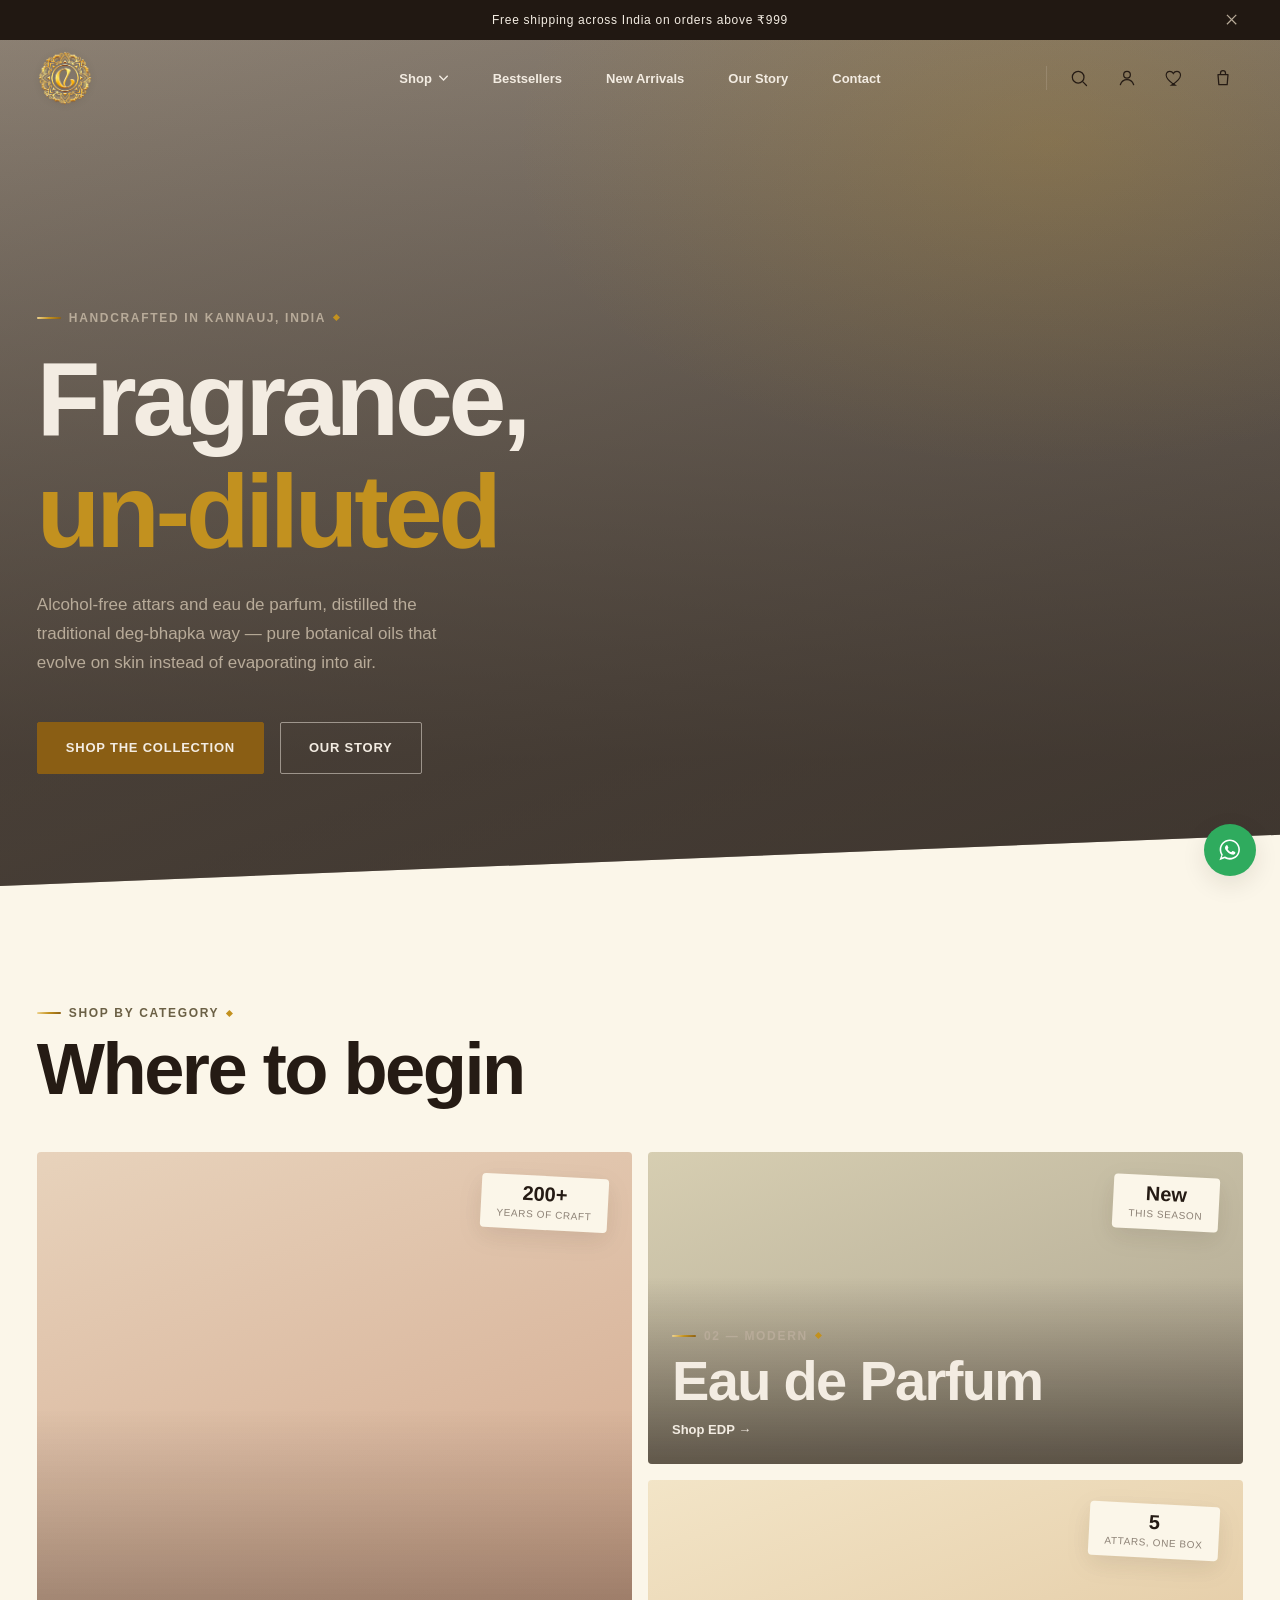
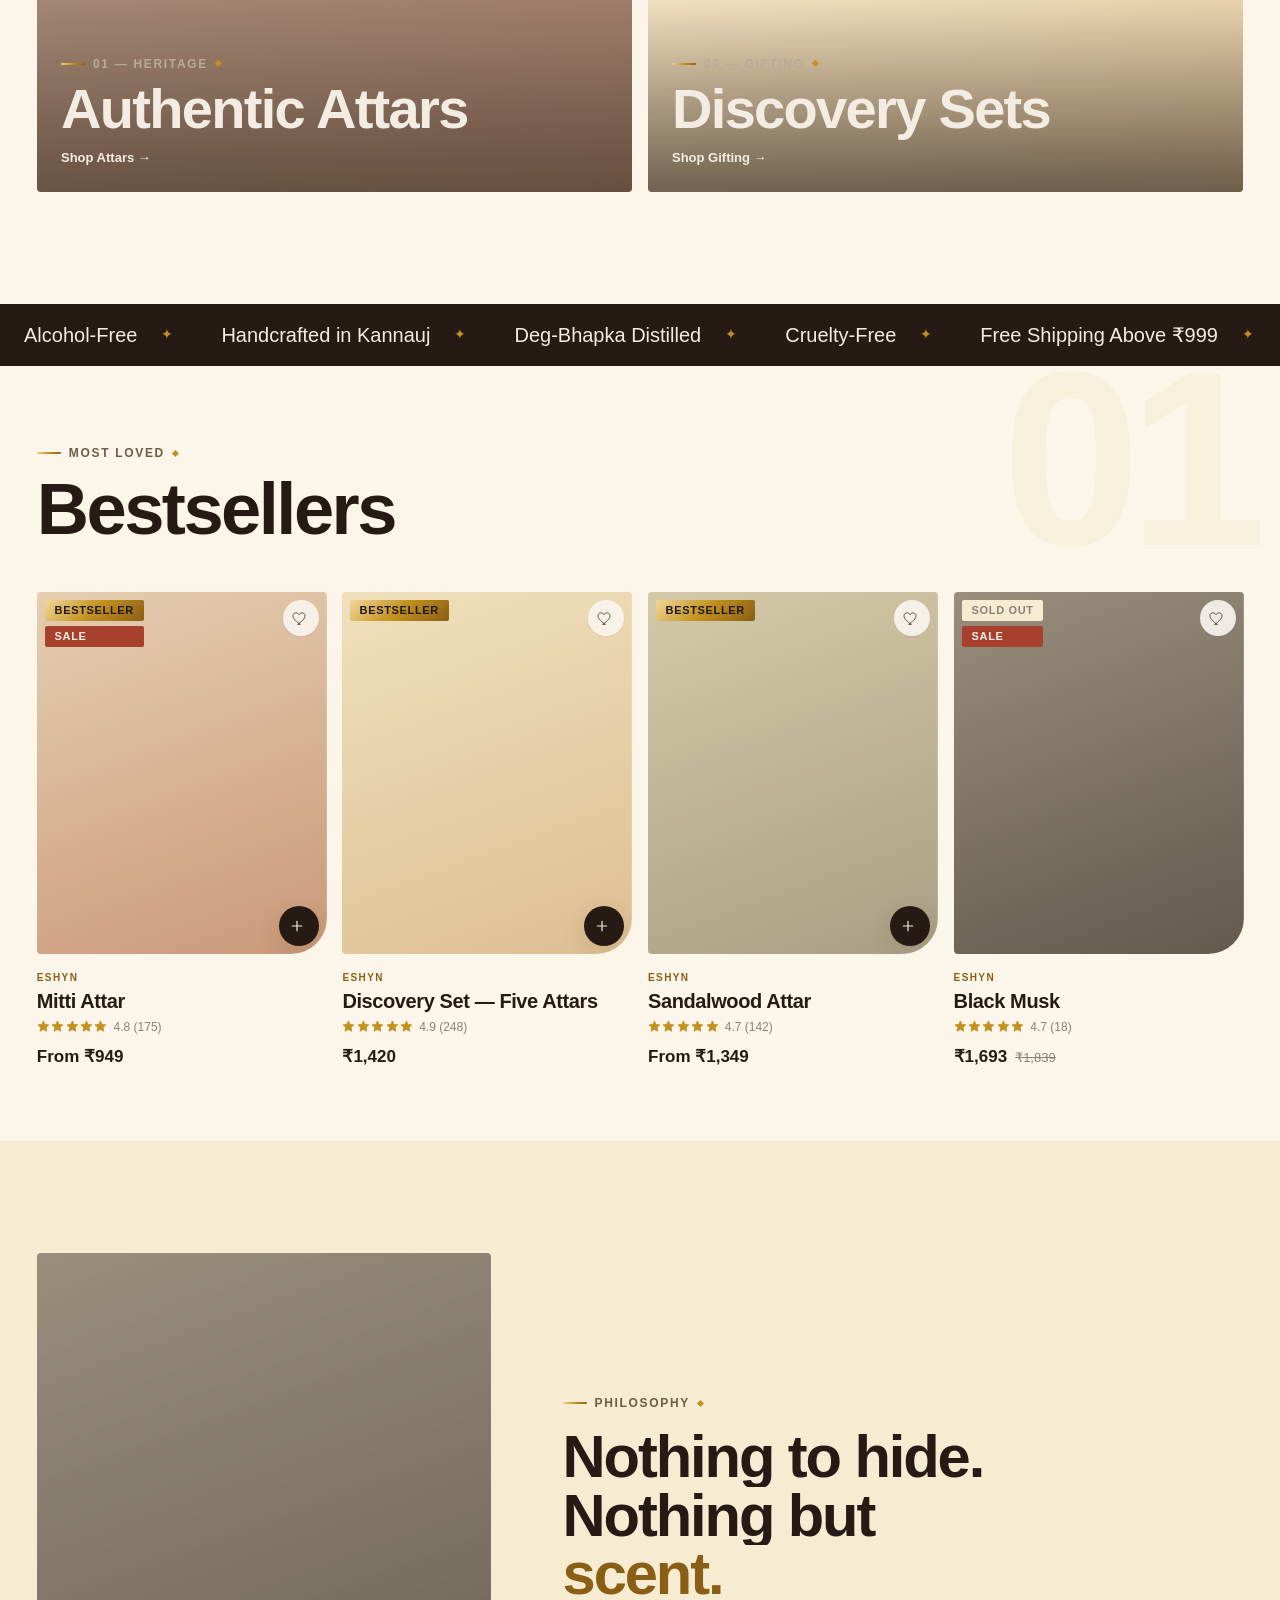
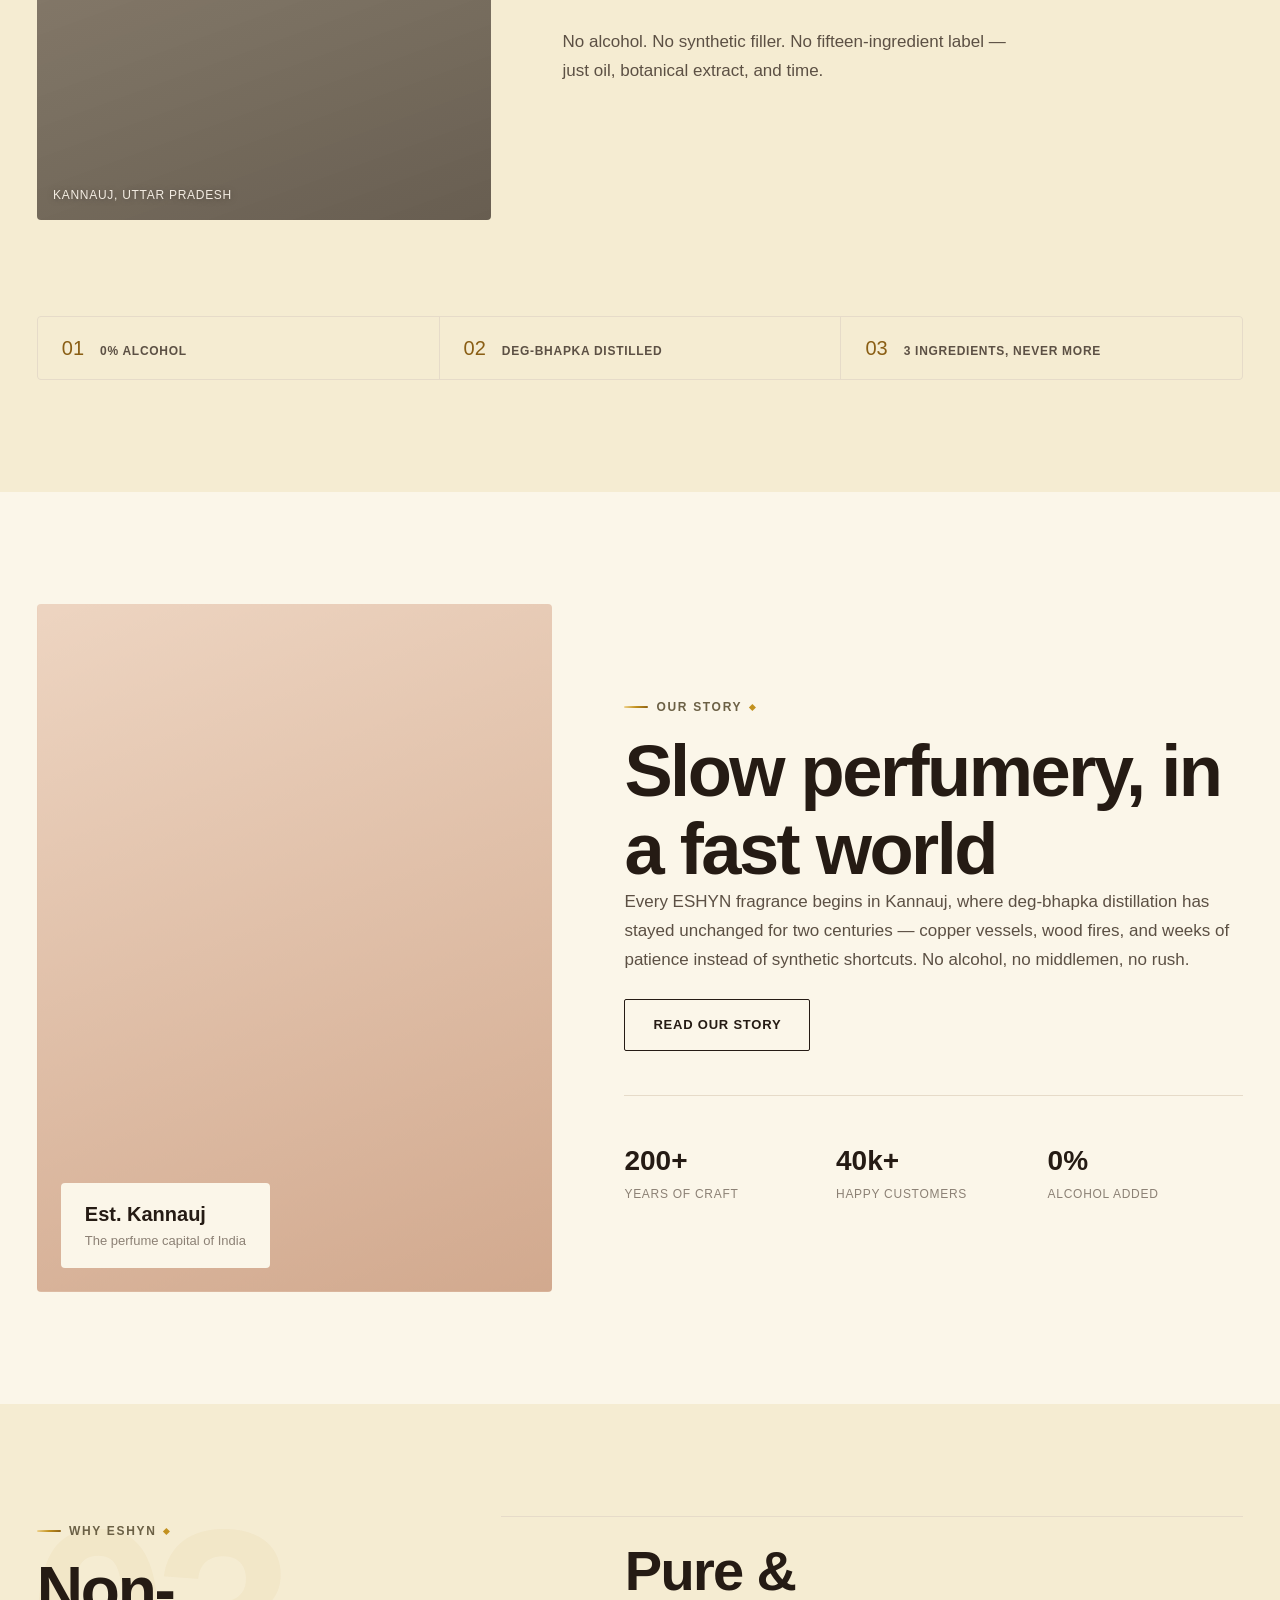
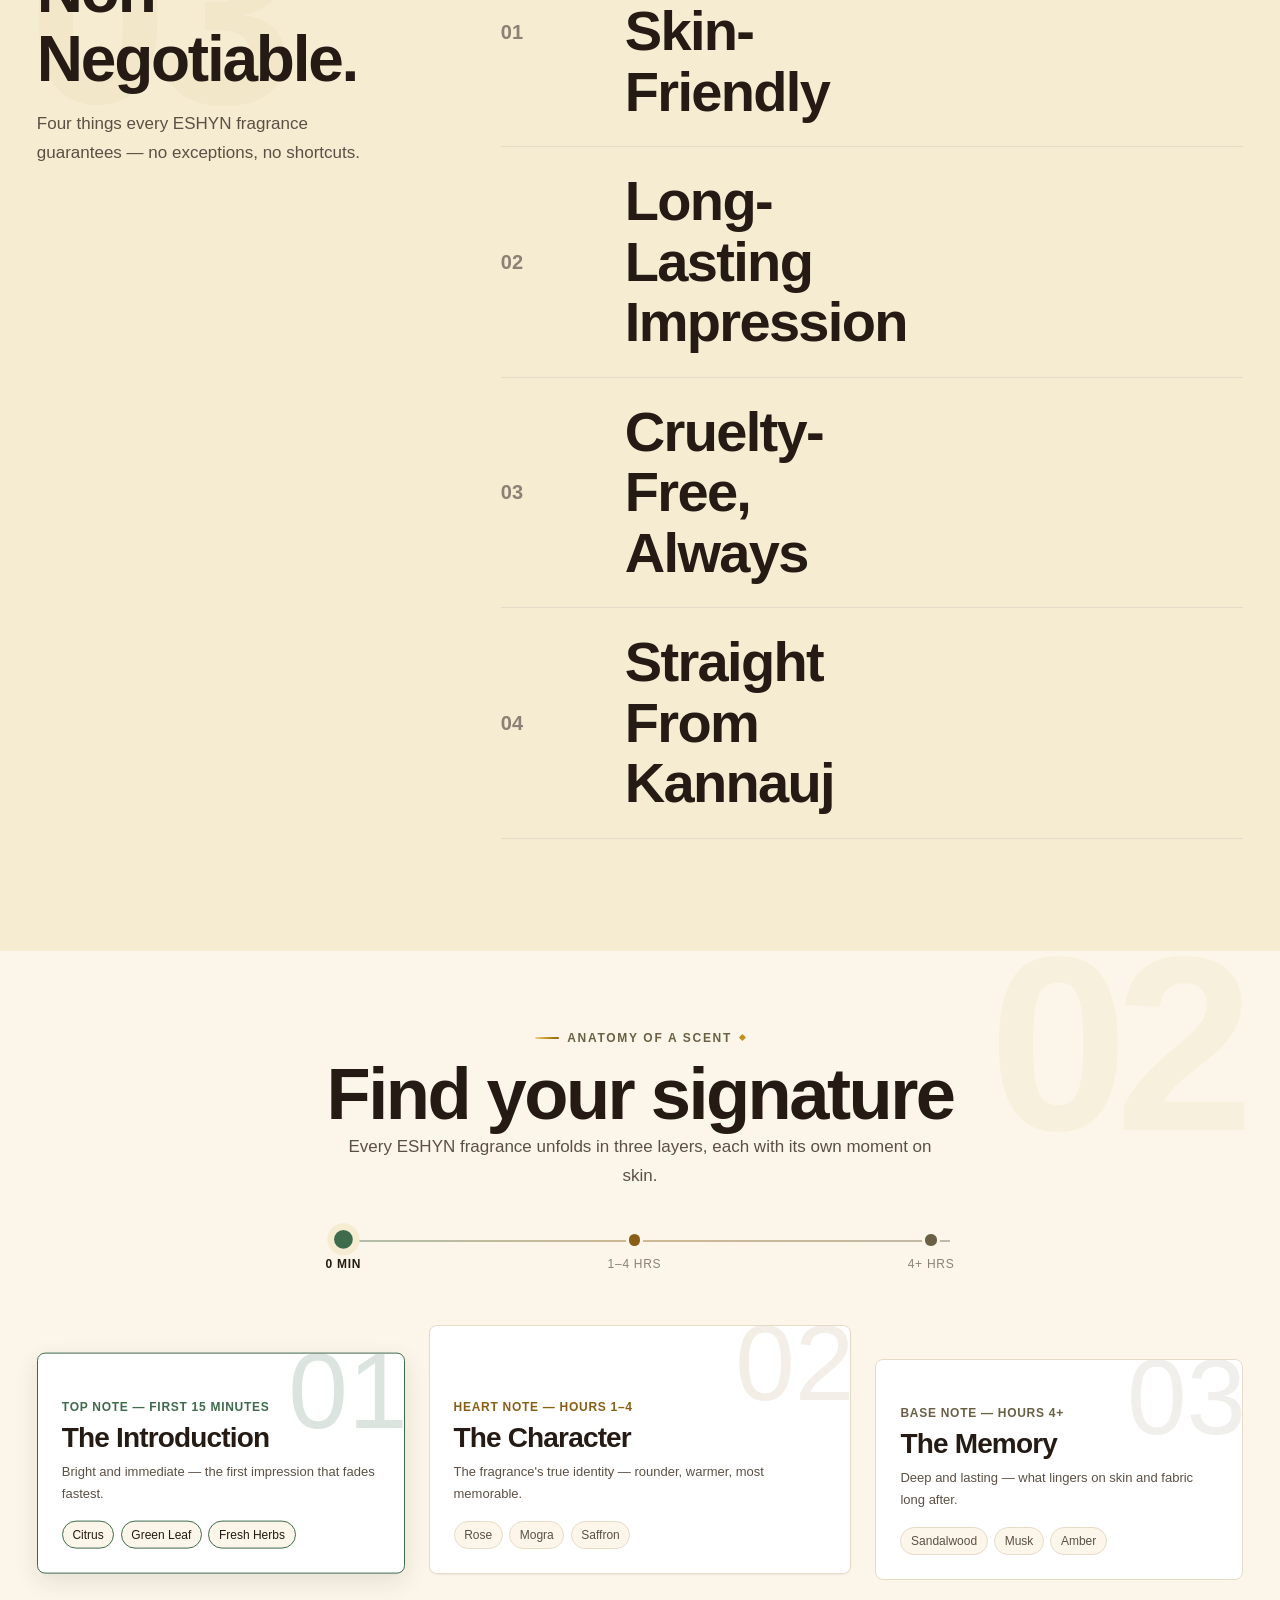
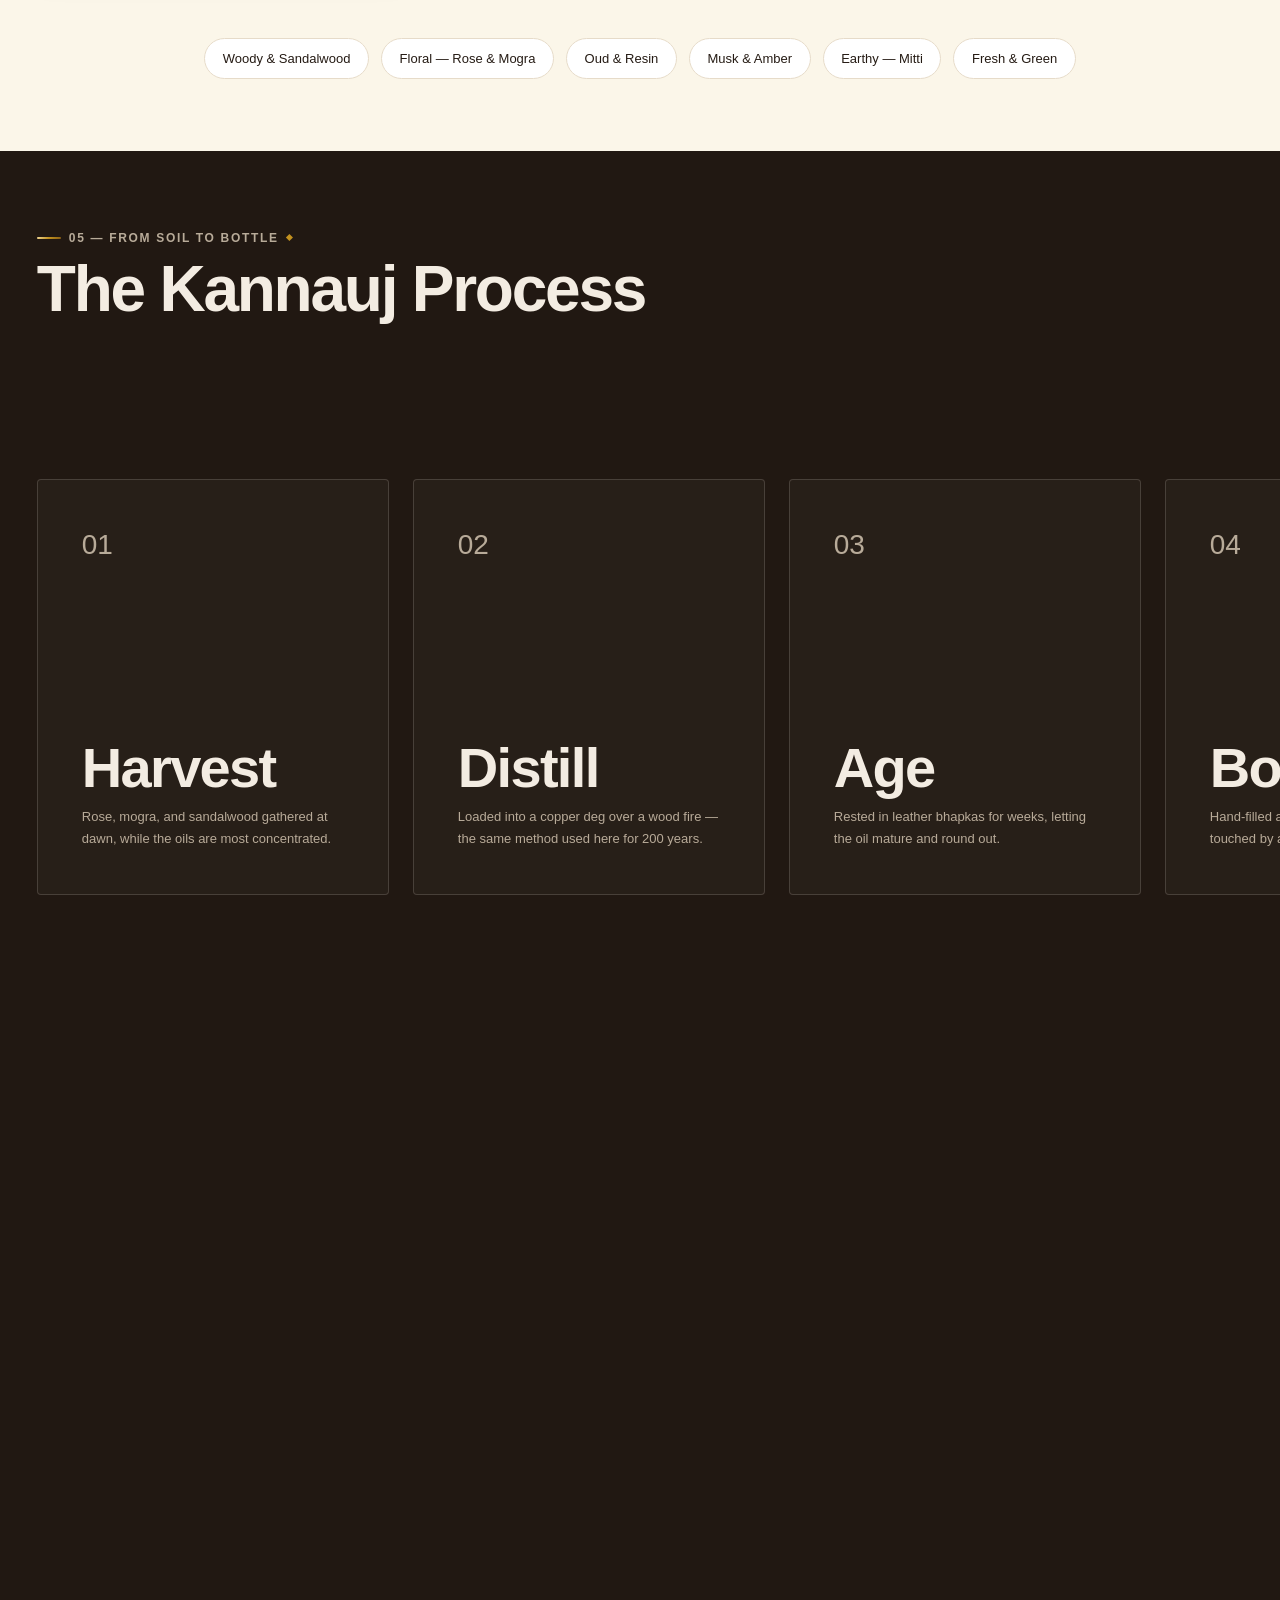
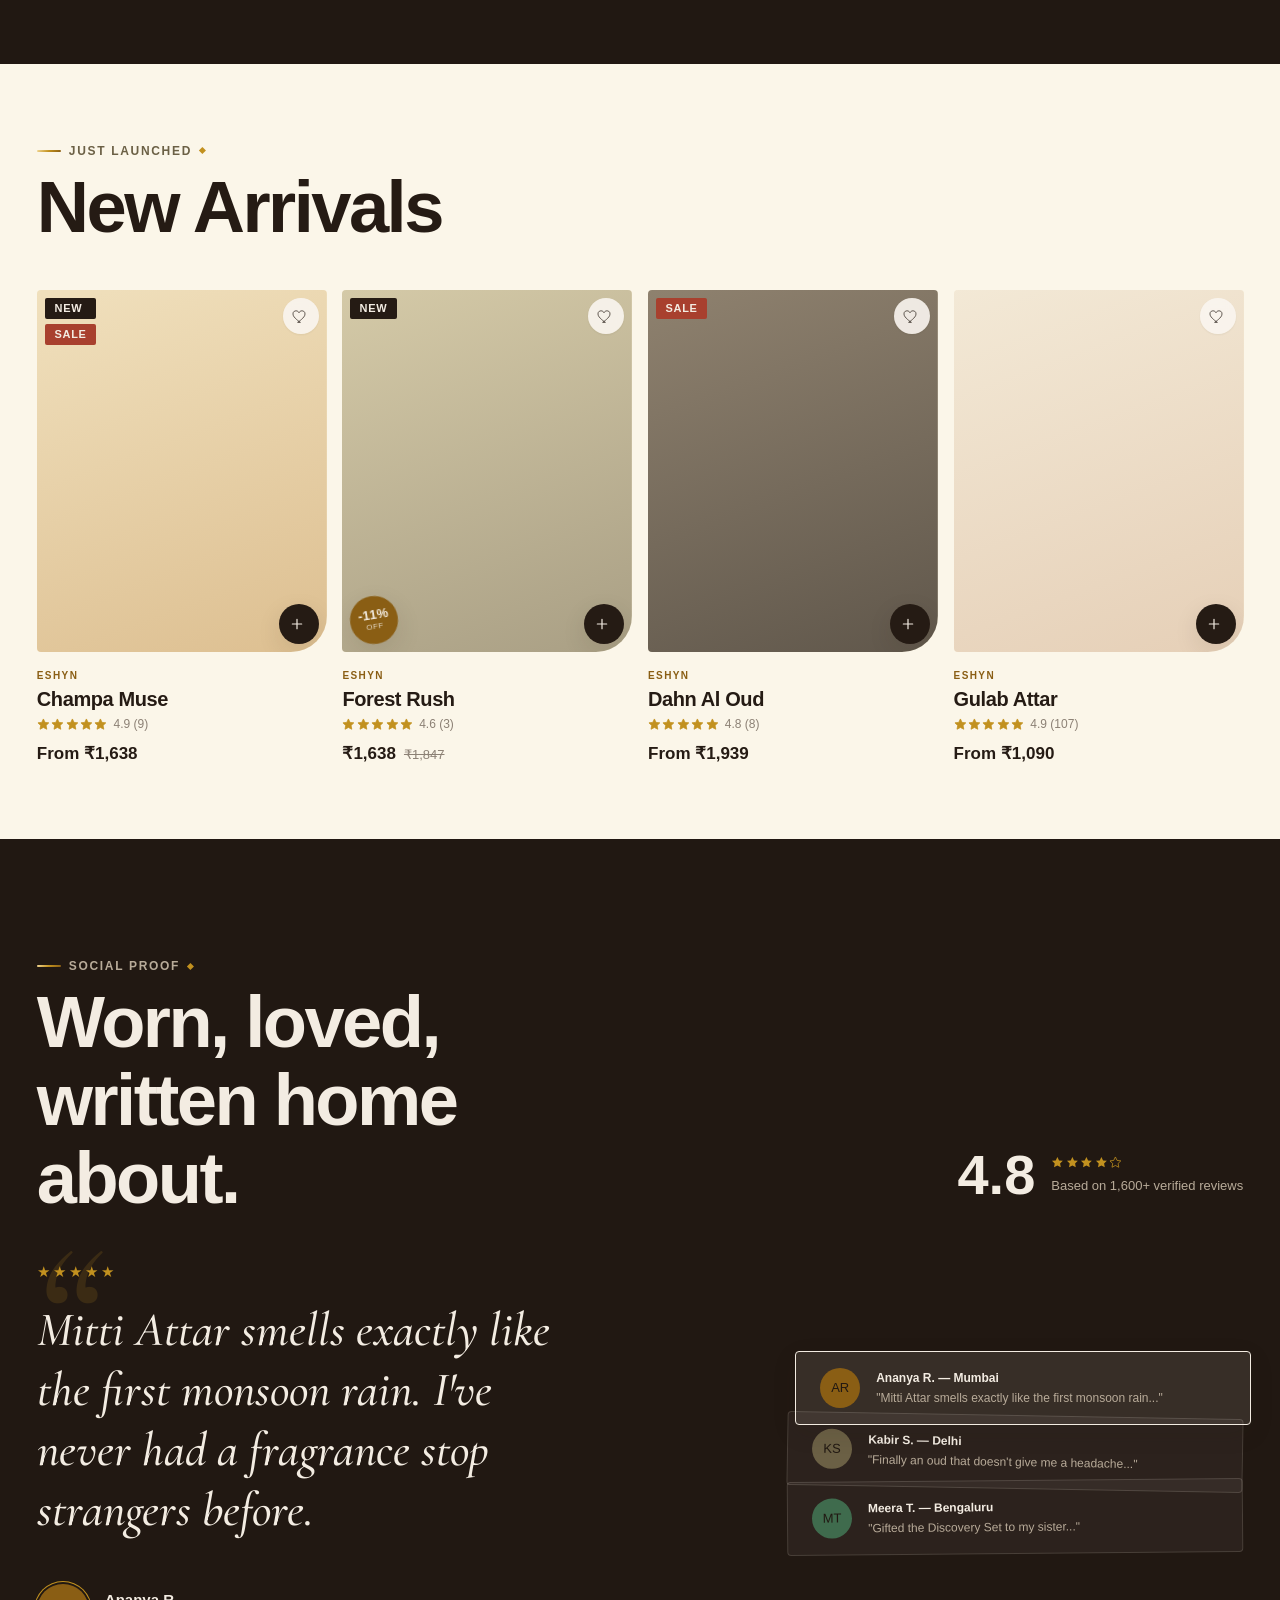
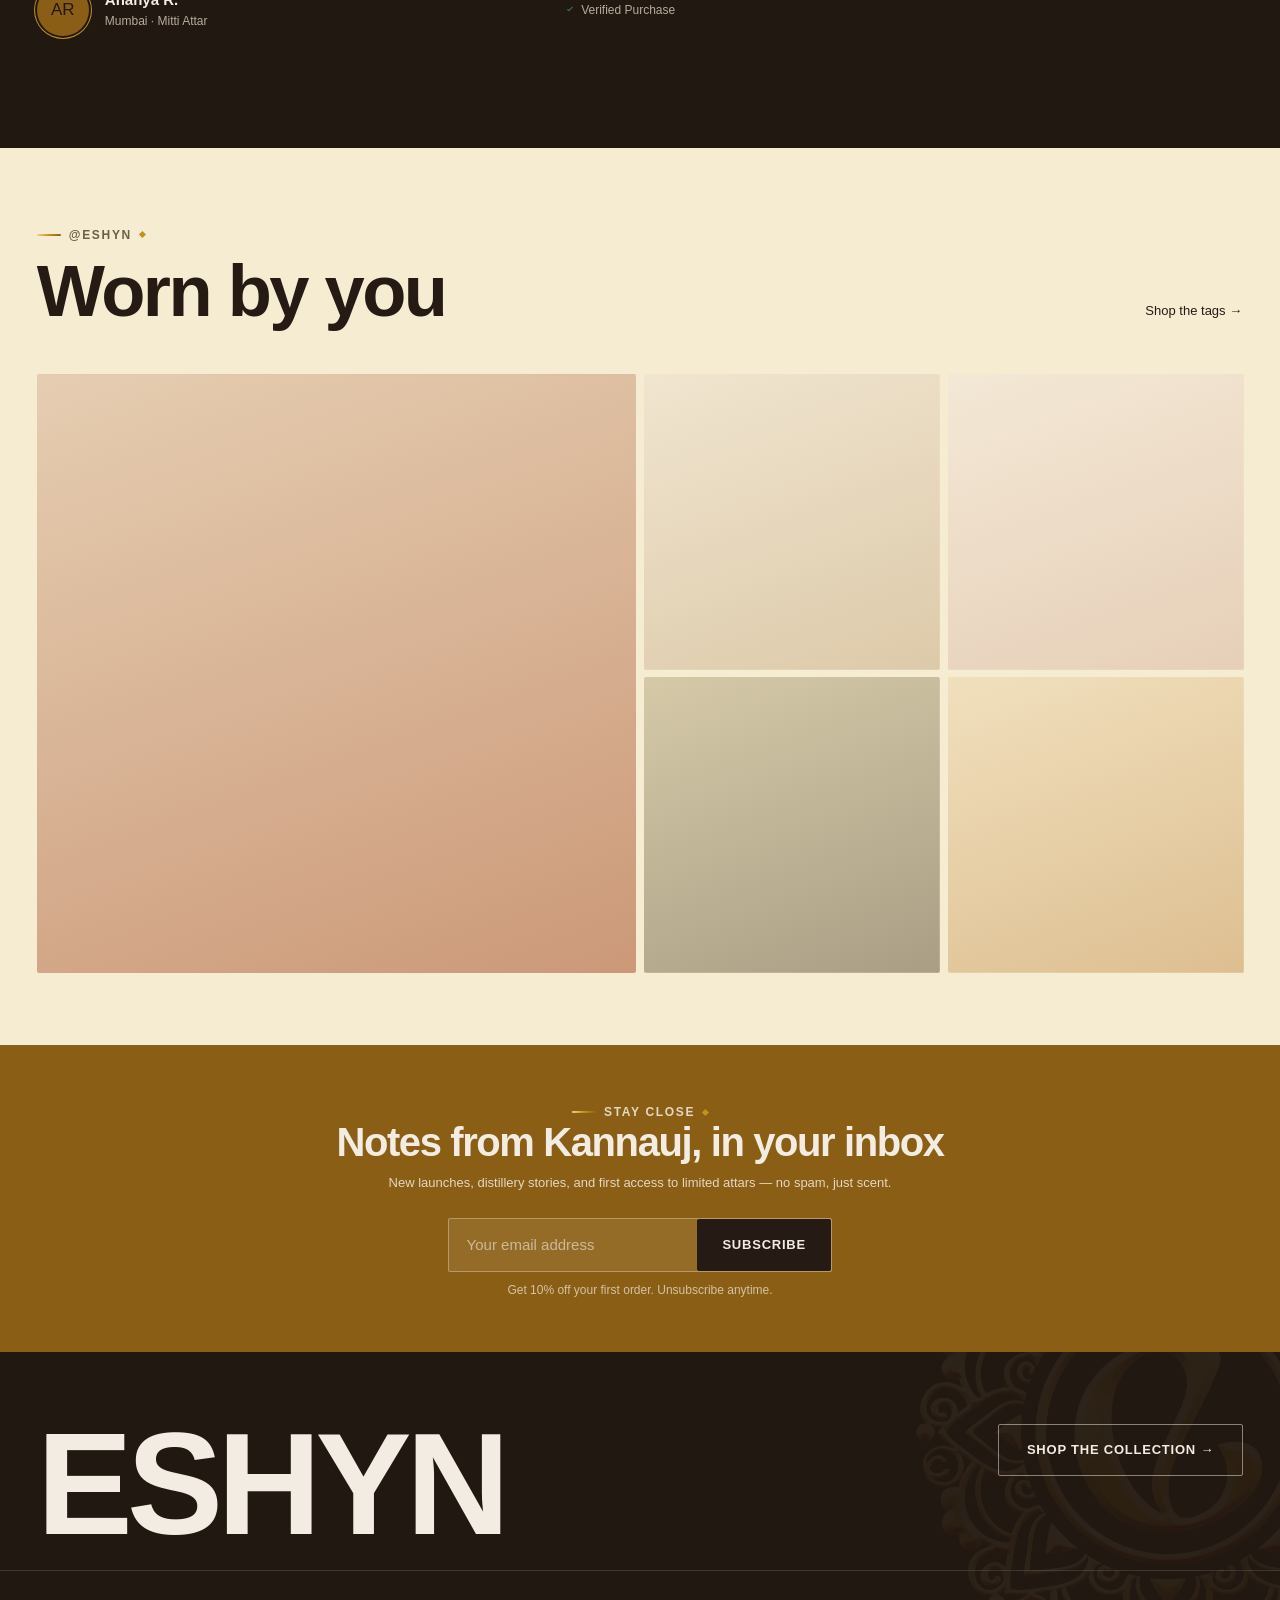
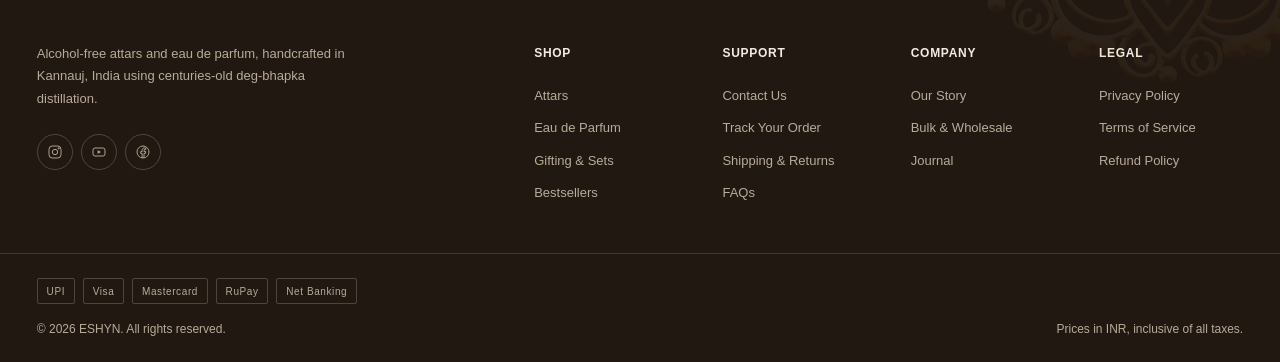
==== commit 864c2b2c: "Rebrand theme around the new logo's gold identity - Add the logo image to the header/mobile drawer, " ====
--- a/theme/index.html
+++ b/theme/index.html
@@ -14,8 +14,15 @@
 <meta property="og:url" content="https://www.eshyn.com/">
 <meta name="twitter:card" content="summary_large_image">
 
+<link rel="icon" href="assets/images/LOGO.png" type="image/png">
+<link rel="apple-touch-icon" href="assets/images/LOGO.png">
+<meta name="theme-color" content="#211812">
+
 <link rel="preconnect" href="https://api.fontshare.com" crossorigin>
 <link rel="stylesheet" href="https://api.fontshare.com/v2/css?f[]=clash-display@400,500,600,700&f[]=general-sans@400,500,600,700&display=swap">
+<link rel="preconnect" href="https://fonts.googleapis.com">
+<link rel="preconnect" href="https://fonts.gstatic.com" crossorigin>
+<link rel="stylesheet" href="https://fonts.googleapis.com/css2?family=Cormorant+Garamond:ital,wght@0,500;0,600;1,500;1,600&display=swap">
 
 <link rel="stylesheet" href="assets/css/variables.css">
 <link rel="stylesheet" href="assets/css/reset.css">
@@ -68,7 +75,7 @@
       <nav class="main-nav" aria-label="Main">
         <ul class="main-nav__list">
           <li class="main-nav__item">
-            <a class="main-nav__link" href="/collections/all"><span class="main-nav__num">01</span>Shop <svg viewBox="0 0 10 6" aria-hidden="true"><path d="M1 1l4 4 4-4" stroke="currentColor" stroke-width="1.3" fill="none"/></svg></a>
+            <a class="main-nav__link" href="/collections/all">Shop <svg viewBox="0 0 10 6" aria-hidden="true"><path d="M1 1l4 4 4-4" stroke="currentColor" stroke-width="1.3" fill="none"/></svg></a>
             <div class="mega-menu">
               <div class="container mega-menu__grid">
                 <div class="mega-menu__col">
@@ -99,25 +106,27 @@
               </div>
             </div>
           </li>
-          <li class="main-nav__item"><a class="main-nav__link" href="/collections/bestsellers"><span class="main-nav__num">02</span>Bestsellers</a></li>
-          <li class="main-nav__item"><a class="main-nav__link" href="/collections/new-arrivals"><span class="main-nav__num">03</span>New Arrivals</a></li>
-          <li class="main-nav__item"><a class="main-nav__link" href="/pages/our-story"><span class="main-nav__num">04</span>Our Story</a></li>
-          <li class="main-nav__item"><a class="main-nav__link" href="/pages/contact"><span class="main-nav__num">05</span>Contact</a></li>
+          <li class="main-nav__item"><a class="main-nav__link" href="/collections/bestsellers">Bestsellers</a></li>
+          <li class="main-nav__item"><a class="main-nav__link" href="/collections/new-arrivals">New Arrivals</a></li>
+          <li class="main-nav__item"><a class="main-nav__link" href="/pages/our-story">Our Story</a></li>
+          <li class="main-nav__item"><a class="main-nav__link" href="/pages/contact">Contact</a></li>
         </ul>
         <span class="main-nav__indicator" data-nav-indicator aria-hidden="true"></span>
       </nav>
     </div>
 
-    <a class="site-header__logo" href="/">ESHYN</a>
+    <a class="site-header__logo" href="/">
+      <img class="site-header__logo-mark" src="assets/images/LOGO.png" alt="ESHYN">
+    </a>
 
     <div class="site-header__right">
-      <button class="icon-btn" data-search-open aria-label="Search">
+      <button class="icon-btn site-header__search" data-search-open aria-label="Search">
         <svg viewBox="0 0 24 24"><circle cx="11" cy="11" r="7" stroke-width="1.5"/><path d="M21 21l-4.3-4.3" stroke-width="1.5" stroke-linecap="round"/></svg>
       </button>
       <a class="icon-btn site-header__account" href="/account" aria-label="Account">
         <svg viewBox="0 0 24 24"><circle cx="12" cy="8" r="4" stroke-width="1.5"/><path d="M4 20c1.5-4 5-6 8-6s6.5 2 8 6" stroke-width="1.5" stroke-linecap="round"/></svg>
       </a>
-      <a class="icon-btn" href="/pages/wishlist" aria-label="Wishlist">
+      <a class="icon-btn site-header__wishlist" href="/pages/wishlist" aria-label="Wishlist">
         <svg viewBox="0 0 24 24"><path d="M12 20.5s-7.5-4.7-10-9.4C.4 7.7 2 4 5.6 4c2.2 0 3.7 1.3 4.4 2.6C10.7 5.3 12.2 4 14.4 4 18 4 19.6 7.7 18 11.1c-2.5 4.7-10 9.4-10 9.4z" stroke-width="1.4"/></svg>
         <span class="icon-btn__count" data-wishlist-count hidden>0</span>
       </a>
@@ -132,28 +141,40 @@
 <!-- ================= MOBILE NAV DRAWER ================= -->
 <nav class="mobile-nav" data-mobile-nav aria-label="Mobile">
   <div class="mobile-nav__head">
-    <span class="site-header__logo" style="font-size:1.15rem">ESHYN</span>
+    <span class="site-header__logo" style="font-size:1.15rem">
+      <img class="site-header__logo-mark" src="assets/images/LOGO.png" alt="ESHYN">
+    </span>
     <button class="icon-btn" data-mobile-nav-close aria-label="Close menu">
       <svg viewBox="0 0 24 24"><path d="M6 6l12 12M18 6L6 18" stroke-width="1.5" stroke-linecap="round"/></svg>
     </button>
   </div>
+  <div class="mobile-nav__actions">
+    <button class="mobile-nav__action" data-search-open>
+      <svg viewBox="0 0 24 24"><circle cx="11" cy="11" r="7" stroke-width="1.5"/><path d="M21 21l-4.3-4.3" stroke-width="1.5" stroke-linecap="round"/></svg>
+      <span>Search</span>
+    </button>
+    <a class="mobile-nav__action" href="/pages/wishlist">
+      <svg viewBox="0 0 24 24"><path d="M12 20.5s-7.5-4.7-10-9.4C.4 7.7 2 4 5.6 4c2.2 0 3.7 1.3 4.4 2.6C10.7 5.3 12.2 4 14.4 4 18 4 19.6 7.7 18 11.1c-2.5 4.7-10 9.4-10 9.4z" stroke-width="1.4"/></svg>
+      <span>Wishlist</span>
+      <span class="icon-btn__count" data-wishlist-count hidden>0</span>
+    </a>
+  </div>
   <ul class="mobile-nav__list">
     <li class="mobile-nav__item">
-      <a class="mobile-nav__link" href="/collections/all" data-mobile-sub-toggle><span><span class="main-nav__num">01</span>Shop</span> <svg viewBox="0 0 10 6" width="10" height="6"><path d="M1 1l4 4 4-4" stroke="currentColor" stroke-width="1.3" fill="none"/></svg></a>
+      <a class="mobile-nav__link" href="/collections/all" data-mobile-sub-toggle><span class="mobile-nav__link-label">Shop</span> <svg viewBox="0 0 10 6" width="10" height="6"><path d="M1 1l4 4 4-4" stroke="currentColor" stroke-width="1.3" fill="none"/></svg></a>
       <div class="mobile-nav__sub">
         <a href="/collections/attars">Attars</a>
         <a href="/collections/eau-de-parfum">Eau de Parfum</a>
         <a href="/collections/gifting">Gifting &amp; Sets</a>
       </div>
     </li>
-    <li class="mobile-nav__item"><a class="mobile-nav__link" href="/collections/bestsellers"><span class="main-nav__num">02</span>Bestsellers</a></li>
-    <li class="mobile-nav__item"><a class="mobile-nav__link" href="/collections/new-arrivals"><span class="main-nav__num">03</span>New Arrivals</a></li>
-    <li class="mobile-nav__item"><a class="mobile-nav__link" href="/pages/our-story"><span class="main-nav__num">04</span>Our Story</a></li>
-    <li class="mobile-nav__item"><a class="mobile-nav__link" href="/pages/contact"><span class="main-nav__num">05</span>Contact</a></li>
+    <li class="mobile-nav__item"><a class="mobile-nav__link" href="/collections/bestsellers">Bestsellers</a></li>
+    <li class="mobile-nav__item"><a class="mobile-nav__link" href="/collections/new-arrivals">New Arrivals</a></li>
+    <li class="mobile-nav__item"><a class="mobile-nav__link" href="/pages/our-story">Our Story</a></li>
+    <li class="mobile-nav__item"><a class="mobile-nav__link" href="/pages/contact">Contact</a></li>
   </ul>
   <div class="mobile-nav__footer">
     <a class="btn btn--outline btn--sm" href="/account">Account</a>
-    <a class="btn btn--outline btn--sm" href="/pages/wishlist">Wishlist</a>
   </div>
 </nav>
 
@@ -206,7 +227,6 @@
         </div>
       </div>
     </div>
-    <span class="hero__scroll-cue">Scroll</span>
   </section>
 
   <!-- ---- Collection discovery ---- -->
--- a/theme/assets/css/variables.css
+++ b/theme/assets/css/variables.css
@@ -5,16 +5,32 @@
    ========================================================================== */
 
 :root {
-  /* ---- Color: brand ---- */
-  --color-primary: #a8552e;        /* terracotta amber — CTAs, accents */
-  --color-primary-dark: #7e3d1f;
+  /* ---- Color: brand ----
+     Primary is now the logo's own deep bronze-gold rather than terracotta —
+     picked specifically because it holds ~4.8:1 contrast against the
+     near-white text used on buttons everywhere (the brighter mid-gold
+     below only clears ~2.4:1, too low for text). Every button, hover
+     state, and active/selected treatment on the site reads off this one
+     token, so this single change is what makes "gold" the brand color. */
+  --color-primary: #8a5e14;        /* deep bronze-gold — CTAs, accents */
+  --color-primary-dark: #6b480f;
   --color-secondary: #6b6045;      /* muted olive-gold — secondary accents */
-  --color-accent: #c99a5b;         /* warm gold — badges, dividers, stars */
 
-  /* ---- Color: neutrals ---- */
-  --color-background: #faf6f0;     /* warm ivory */
+  /* Metallic gold system, keyed to the logo's gradient (deep bronze →
+     mid gold → pale butter highlight). --color-accent is the workhorse —
+     it already drives badges/dividers/stars everywhere, so richening it
+     here upgrades those sitewide without touching every call site. */
+  --color-accent: #c2911f;         /* rich mid gold — badges, dividers, stars */
+  --color-gold-deep: #8a5e14;       /* bronze shadow tone, same as --color-primary */
+  --color-gold-light: #f2d896;      /* pale highlight tone */
+  --gradient-gold: linear-gradient(135deg, var(--color-gold-light) 0%, var(--color-accent) 50%, var(--color-gold-deep) 100%);
+
+  /* ---- Color: neutrals ----
+     Warmed a touch further toward gold/amber (less pink) to sit better
+     alongside the new primary. */
+  --color-background: #fbf6e9;     /* warm ivory, golden undertone */
   --color-surface: #ffffff;
-  --color-surface-alt: #f1e6d9;    /* blush sand */
+  --color-surface-alt: #f5ecd2;    /* golden sand */
   --color-surface-dark: #211812;   /* near-black espresso, footer/inverse */
 
   --color-text: #251b14;
@@ -35,6 +51,10 @@
   /* ---- Typography ---- */
   --font-display: 'Clash Display', -apple-system, BlinkMacSystemFont, 'Segoe UI', sans-serif;
   --font-body: 'General Sans', -apple-system, BlinkMacSystemFont, 'Segoe UI', sans-serif;
+  /* Elegant serif echo of the logo's flourished script monogram — used
+     sparingly for brand moments (quotes, ornamental kickers), never for
+     body copy or UI text, so legibility never suffers. */
+  --font-accent: 'Cormorant Garamond', 'Times New Roman', serif;
 
   --fs-xs: 0.75rem;
   --fs-sm: 0.8125rem;
@@ -43,8 +63,8 @@
   --fs-lg: 1.25rem;
   --fs-xl: 1.75rem;
   --fs-2xl: clamp(2.25rem, 1.75rem + 2.2vw, 3.5rem);
-  --fs-3xl: clamp(3rem, 2.1rem + 4vw, 5.5rem);
-  --fs-4xl: clamp(3.5rem, 2rem + 7vw, 8.5rem);
+  --fs-3xl: clamp(2.6rem, 1.8rem + 3.4vw, 4.7rem);
+  --fs-4xl: clamp(3rem, 1.7rem + 6vw, 7.2rem);
 
   --lh-tight: 1.08;
   --lh-snug: 1.25;
@@ -91,7 +111,7 @@
   --duration-slow: 480ms;
 
   /* ---- Layout ---- */
-  --header-height: 4.5rem;
+  --header-height: 4.75rem;
   --announcement-height: 2.5rem;
   --z-header: 100;
   --z-overlay: 200;
@@ -102,6 +122,6 @@
 
 @media (max-width: 48rem) {
   :root {
-    --header-height: 3.75rem;
+    --header-height: 4.25rem;
   }
 }
--- a/theme/assets/css/typography.css
+++ b/theme/assets/css/typography.css
@@ -32,13 +32,15 @@
   font-weight: 600;
   font-size: clamp(8rem, 6rem + 12vw, 20rem);
   line-height: 1;
-  color: var(--color-text);
-  opacity: 0.035;
+  color: var(--color-accent);
+  opacity: 0.05;
   pointer-events: none;
   user-select: none;
   z-index: -1;
   letter-spacing: -0.05em;
 }
+
+.font-accent { font-family: var(--font-accent); font-style: italic; }
 
 .eyebrow {
   display: inline-flex;
@@ -55,8 +57,17 @@
 .eyebrow::before {
   content: '';
   width: 1.5rem;
-  height: 1px;
-  background: currentColor;
+  height: 2px;
+  background: var(--gradient-gold);
+  border-radius: var(--radius-pill);
+}
+.eyebrow::after {
+  content: '';
+  width: 0.3rem;
+  height: 0.3rem;
+  background: var(--color-accent);
+  transform: rotate(45deg);
+  flex-shrink: 0;
 }
 
 .lede {
--- a/theme/assets/css/components.css
+++ b/theme/assets/css/components.css
@@ -203,7 +203,7 @@
 
 .badge--new { background: var(--color-text); color: var(--color-text-on-dark); }
 .badge--sale { background: var(--color-sale); color: var(--color-text-on-dark); }
-.badge--bestseller { background: var(--color-accent); color: var(--color-text); }
+.badge--bestseller { background: var(--gradient-gold); color: var(--color-surface-dark); }
 .badge--limited { background: transparent; color: var(--color-text); border: 1px solid var(--color-text); }
 .badge--soldout { background: var(--color-surface-alt); color: var(--color-text-muted); }
 .badge--low { background: transparent; color: var(--color-warning); border: 1px solid var(--color-warning); }
@@ -225,26 +225,33 @@
   color: var(--color-text-muted);
 }
 
-/* ---- Placeholder photography (gradient + line-art icon) ----
-   Stand-in for real product/lifestyle photography until brand assets
-   are supplied at Shopify integration time. */
+/* ---- Placeholder photography (demo stock photo + tinted gradient) ----
+   Stand-in for real product/lifestyle photography until brand assets are
+   supplied at Shopify integration time. Each tone is seeded to a stable
+   picsum.photos image so the same slot always shows the same picture
+   across reloads; the original gradient rides on top as a low-opacity
+   brand-color wash so the otherwise-unrelated stock photos still read as
+   "on brand" rather than randomly dropped in. The line-art icon is hidden
+   once a real photo is behind it — it existed to represent the placeholder
+   itself, which a photo no longer needs. */
 .ph {
   width: 100%; height: 100%;
   display: flex; align-items: center; justify-content: center;
   position: relative;
   overflow: hidden;
-}
-.ph__icon { width: 32%; max-width: 6rem; opacity: 0.85; }
-.ph__icon img { width: 100%; height: auto; }
-
-.ph--terracotta { background: linear-gradient(160deg, #d8b596 0%, #a8552e 100%); color: #f3ece2; }
-.ph--olive { background: linear-gradient(160deg, #b9ad84 0%, #6b6045 100%); color: #f3ece2; }
-.ph--gold { background: linear-gradient(160deg, #ecd6ab 0%, #c99a5b 100%); color: #3a2e24; }
-.ph--espresso { background: linear-gradient(160deg, #4a3a2c 0%, #211812 100%); color: #d8b596; }
-.ph--clay { background: linear-gradient(160deg, #e2b9a0 0%, #b06a44 100%); color: #f3ece2; }
-.ph--blush { background: linear-gradient(160deg, #f1e6d9 0%, #d9b8a1 100%); color: #7e3d1f; }
-.ph--sand { background: linear-gradient(160deg, #ece0cd 0%, #c7ae87 100%); color: #4a3a2c; }
-.ph--ink { background: linear-gradient(160deg, #5c5044 0%, #251b14 100%); color: #c99a5b; }
+  background-size: cover;
+  background-position: center;
+}
+.ph__icon { display: none; }
+
+.ph--terracotta { background-image: linear-gradient(160deg, rgba(216,181,150,0.55) 0%, rgba(168,85,46,0.55) 100%), url('https://picsum.photos/seed/eshyn-terracotta/800/800'); color: #f3ece2; }
+.ph--olive { background-image: linear-gradient(160deg, rgba(185,173,132,0.55) 0%, rgba(107,96,69,0.55) 100%), url('https://picsum.photos/seed/eshyn-olive/800/800'); color: #f3ece2; }
+.ph--gold { background-image: linear-gradient(160deg, rgba(236,214,171,0.55) 0%, rgba(201,154,91,0.55) 100%), url('https://picsum.photos/seed/eshyn-gold/800/800'); color: #3a2e24; }
+.ph--espresso { background-image: linear-gradient(160deg, rgba(74,58,44,0.6) 0%, rgba(33,24,18,0.7) 100%), url('https://picsum.photos/seed/eshyn-espresso/800/800'); color: #d8b596; }
+.ph--clay { background-image: linear-gradient(160deg, rgba(226,185,160,0.55) 0%, rgba(176,106,68,0.55) 100%), url('https://picsum.photos/seed/eshyn-clay/800/800'); color: #f3ece2; }
+.ph--blush { background-image: linear-gradient(160deg, rgba(241,230,217,0.55) 0%, rgba(217,184,161,0.55) 100%), url('https://picsum.photos/seed/eshyn-blush/800/800'); color: #7e3d1f; }
+.ph--sand { background-image: linear-gradient(160deg, rgba(236,224,205,0.55) 0%, rgba(199,174,135,0.55) 100%), url('https://picsum.photos/seed/eshyn-sand/800/800'); color: #4a3a2c; }
+.ph--ink { background-image: linear-gradient(160deg, rgba(92,80,68,0.6) 0%, rgba(37,27,20,0.7) 100%), url('https://picsum.photos/seed/eshyn-ink/800/800'); color: #c99a5b; }
 
 /* ---- Product Card ---- */
 .product-card {
--- a/theme/assets/css/sections.css
+++ b/theme/assets/css/sections.css
@@ -10,6 +10,7 @@
 .section--alt { background: var(--color-surface-alt); }
 .section-head {
   display: flex;
+  flex-wrap: wrap;
   align-items: flex-end;
   justify-content: space-between;
   gap: var(--space-lg);
@@ -95,11 +96,14 @@
 .site-header.is-stuck .site-header__row { height: calc(var(--header-height) - 0.85rem); }
 
 .site-header__left, .site-header__right { display: flex; align-items: center; gap: var(--space-sm); }
+.site-header__left { justify-content: flex-start; }
 .site-header__right { justify-content: flex-end; }
-/* Account is already reachable from the mobile nav drawer's footer, so it's
-   dropped from the persistent icon row below desktop — one less fixed-width
-   item competing for the header's narrowest, most contested real estate. */
-.site-header__account { display: none; }
+/* Search, Account, and Wishlist all move into the mobile nav drawer below
+   desktop — the persistent mobile header row keeps only the hamburger,
+   logo, and cart, its narrowest, most contested real estate. */
+.site-header__search,
+.site-header__account,
+.site-header__wishlist { display: none; }
 .site-header__right::before {
   content: '';
   width: 1px;
@@ -110,6 +114,9 @@
 }
 
 .site-header__logo {
+  display: inline-flex;
+  align-items: center;
+  gap: 0.5rem;
   font-family: var(--font-display);
   font-size: 1.85rem;
   font-weight: 600;
@@ -120,7 +127,13 @@
   transition: font-size var(--duration-base) var(--ease-standard);
 }
 .site-header.is-stuck .site-header__logo { font-size: 1.55rem; }
-.site-header__logo span { display: block; font-family: var(--font-body); font-size: 0.55rem; letter-spacing: var(--ls-wider); text-transform: uppercase; color: var(--color-text-muted); font-weight: 600; margin-top: 2px; }
+.site-header__logo-mark {
+  width: 1.9em;
+  height: 1.9em;
+  object-fit: contain;
+  flex-shrink: 0;
+  filter: drop-shadow(0 1px 3px rgba(37, 27, 20, 0.18));
+}
 
 .main-nav { display: none; }
 .main-nav__list { display: flex; gap: var(--space-xl); position: relative; }
@@ -134,15 +147,6 @@
   letter-spacing: var(--ls-normal);
   position: relative;
 }
-.main-nav__num {
-  font-family: var(--font-display);
-  font-size: 0.6875rem;
-  color: var(--color-text-muted);
-  transition: color var(--duration-fast) var(--ease-standard);
-}
-.site-header--overlay .main-nav__num { color: var(--color-text-on-dark-muted); }
-.main-nav__link:hover .main-nav__num { color: var(--color-primary); }
-
 /* A single shared indicator slides beneath whichever item is hovered,
    instead of every link drawing its own independent underline. */
 .main-nav__indicator {
@@ -163,7 +167,13 @@
 /* Mega menu */
 .mega-menu {
   position: absolute;
-  left: 0; right: 0; top: 100%;
+  /* .main-nav is now centered via position:absolute (see responsive.css),
+     which makes it the mega menu's containing block instead of the
+     full-bleed .site-header — left:0/right:0 would confine the mega menu
+     to just the nav's own narrow width. Breaking out to 100vw centered on
+     the viewport restores the intended full-bleed panel regardless. */
+  left: 50%; top: 100%;
+  width: 100vw;
   background: var(--color-surface);
   color: var(--color-text);
   border-top: 1px solid var(--color-border);
@@ -171,13 +181,13 @@
   box-shadow: var(--shadow-lg);
   opacity: 0;
   visibility: hidden;
-  transform: translateY(-6px);
+  transform: translateX(-50%) translateY(-6px);
   transition: opacity var(--duration-base) var(--ease-standard), transform var(--duration-base) var(--ease-standard), visibility var(--duration-base);
   z-index: var(--z-header);
 }
 .main-nav__item:hover .mega-menu,
 .main-nav__item:focus-within .mega-menu,
-.main-nav__item.is-open .mega-menu { opacity: 1; visibility: visible; transform: translateY(0); }
+.main-nav__item.is-open .mega-menu { opacity: 1; visibility: visible; transform: translateX(-50%) translateY(0); }
 
 .mega-menu__grid {
   display: grid;
@@ -221,9 +231,35 @@
 }
 .mobile-nav.is-open { transform: translateX(0); }
 .mobile-nav__head { display: flex; justify-content: space-between; align-items: center; padding: var(--space-md); border-bottom: 1px solid var(--color-border); }
+/* Search + Wishlist live here instead of the mobile header row — same
+   destinations as their desktop icon-btn counterparts, just laid out as
+   labelled rows since there's room to spare inside the drawer. */
+.mobile-nav__actions { display: flex; border-bottom: 1px solid var(--color-border); }
+.mobile-nav__action {
+  position: relative;
+  flex: 1;
+  display: flex;
+  align-items: center;
+  justify-content: center;
+  gap: 0.5rem;
+  padding: var(--space-md);
+  font-size: var(--fs-sm);
+  font-weight: 600;
+  color: var(--color-text-secondary);
+}
+.mobile-nav__action + .mobile-nav__action { border-left: 1px solid var(--color-border); }
+.mobile-nav__action svg { width: 1.1rem; height: 1.1rem; stroke: currentColor; fill: none; flex-shrink: 0; }
+.mobile-nav__action .icon-btn__count { position: static; margin-left: -0.2rem; }
 .mobile-nav__list { padding: var(--space-sm) var(--space-md); }
 .mobile-nav__item { border-bottom: 1px solid var(--color-border); }
 .mobile-nav__link { display: flex; align-items: center; justify-content: space-between; padding: var(--space-md) 0; font-size: var(--fs-md); font-weight: 500; }
+/* The "Shop" row carries a trailing chevron the others don't, so its number
+   + label live inside one wrapper span instead of being direct flex
+   children of .mobile-nav__link — without this, justify-content:
+   space-between only pushes that whole wrapper away from the chevron,
+   leaving the number and label stuck together at the left instead of
+   matching the number-left / label-right rhythm every other row has. */
+.mobile-nav__link-label { display: flex; justify-content: space-between; align-items: center; flex: 1; }
 .mobile-nav__sub { max-height: 0; overflow: hidden; transition: max-height var(--duration-base) var(--ease-standard); }
 .mobile-nav__item.is-open .mobile-nav__sub { max-height: 30rem; }
 .mobile-nav__sub a { display: block; padding: 0.6rem 0 0.6rem var(--space-md); color: var(--color-text-secondary); font-size: var(--fs-sm); }
@@ -269,7 +305,12 @@
 .hero__media::after {
   content: '';
   position: absolute; inset: 0;
-  background: linear-gradient(180deg, rgba(33,24,18,0.05) 0%, rgba(33,24,18,0.55) 85%);
+  /* A faint radial gold glow, top-right, echoes the logo's radial medallion
+     symmetry without reading as a literal shape — layered under the same
+     vignette that already keeps the headline legible. */
+  background:
+    radial-gradient(60% 55% at 82% 12%, rgba(194, 145, 31, 0.22) 0%, rgba(194, 145, 31, 0) 70%),
+    linear-gradient(180deg, rgba(33,24,18,0.05) 0%, rgba(33,24,18,0.55) 85%);
 }
 .hero__content { position: relative; z-index: 1; padding-bottom: var(--space-3xl); max-width: 54rem; }
 .hero__content .eyebrow { color: var(--color-text-on-dark-muted); }
@@ -297,13 +338,6 @@
   from { opacity: 0; transform: translateY(16px); }
   to { opacity: 1; transform: translateY(0); }
 }
-.hero__scroll-cue {
-  position: absolute; right: var(--container-pad); bottom: var(--space-lg); z-index: 1;
-  display: flex; flex-direction: column; align-items: center; gap: var(--space-sm);
-  color: var(--color-text-on-dark-muted); font-size: var(--fs-xs); letter-spacing: var(--ls-wide); text-transform: uppercase;
-}
-.hero__scroll-cue::after { content: ''; width: 1px; height: 2.5rem; background: currentColor; opacity: 0.5; }
-
 /* ---- Marquee ---- */
 .marquee {
   background: var(--color-text);
@@ -534,7 +568,7 @@
 .statement__content .eyebrow { margin-bottom: var(--space-md); }
 
 .statement__headline {
-  font-size: clamp(2.5rem, 1.9rem + 3.2vw, 4.75rem);
+  font-size: clamp(2.1rem, 1.65rem + 2.6vw, 3.9rem);
   line-height: 0.98;
   color: var(--color-text);
 }
@@ -769,7 +803,7 @@
    dark section on the page (.process__panel h3, .footer, etc). Without
    this it renders near-invisible dark-on-dark. */
 .testimonials .section-head h2 { color: var(--color-text-on-dark); }
-.testimonials__rating { display: flex; align-items: center; gap: var(--space-md); flex-shrink: 0; }
+.testimonials__rating { display: flex; align-items: center; gap: var(--space-md); flex-shrink: 0; margin-top: var(--space-sm); }
 .testimonials__rating strong { font-family: var(--font-display); font-size: var(--fs-2xl); color: var(--color-text-on-dark); }
 .testimonials__rating .rating__stars { color: var(--color-accent); }
 
@@ -777,11 +811,12 @@
 .testimonial-spotlight__mark {
   position: absolute;
   top: -3rem; left: -0.5rem;
-  font-family: var(--font-display);
+  font-family: var(--font-accent);
+  font-style: italic;
   font-size: clamp(8rem, 6rem + 10vw, 13rem);
   line-height: 1;
   color: var(--color-accent);
-  opacity: 0.14;
+  opacity: 0.16;
   pointer-events: none;
   z-index: 0;
 }
@@ -789,8 +824,10 @@
 .testimonial-spotlight__quote .rating__stars { color: var(--color-accent); letter-spacing: 0.2em; }
 .testimonial-spotlight__quote blockquote {
   margin: var(--space-md) 0 0;
-  font-family: var(--font-display);
-  font-size: clamp(1.6rem, 1.25rem + 2vw, 2.75rem);
+  font-family: var(--font-accent);
+  font-style: italic;
+  font-weight: 500;
+  font-size: clamp(1.8rem, 1.4rem + 2.2vw, 3rem);
   line-height: var(--lh-snug);
   color: var(--color-text-on-dark);
   max-width: 34rem;
@@ -815,6 +852,8 @@
   font-size: var(--fs-md);
   background: var(--tint, var(--color-primary));
   color: var(--color-surface-dark);
+  /* Double-ring medallion echo of the logo's circular frame. */
+  box-shadow: 0 0 0 2px var(--color-surface-dark), 0 0 0 3px var(--color-accent);
 }
 .testimonial-spotlight__id { display: flex; flex-direction: column; margin-right: auto; }
 .testimonial-spotlight__name { font-weight: 600; color: var(--color-text-on-dark); }
@@ -886,14 +925,6 @@
   overflow: hidden;
   padding-block: clamp(2.5rem, 2rem + 2vw, 3.25rem);
 }
-.newsletter::before, .newsletter::after {
-  content: '✦';
-  position: absolute;
-  color: rgba(243, 236, 226, 0.15);
-  font-size: 2.25rem;
-}
-.newsletter::before { top: 12%; left: 6%; }
-.newsletter::after { bottom: 14%; right: 7%; }
 .newsletter h2 { color: var(--color-text-on-dark); font-size: clamp(1.75rem, 1.5rem + 1.4vw, 2.5rem); }
 .newsletter .lede { color: rgba(243, 236, 226, 0.85); margin-inline: auto; margin-top: var(--space-sm); font-size: var(--fs-sm); }
 .newsletter form { max-width: 24rem; margin: var(--space-lg) auto 0; }
@@ -903,7 +934,19 @@
 .newsletter__privacy { margin-top: var(--space-sm); font-size: var(--fs-xs); color: rgba(243, 236, 226, 0.7); }
 
 /* ---- Footer ---- */
-.site-footer { background: var(--color-surface-dark); color: var(--color-text-on-dark-muted); overflow: hidden; }
+.site-footer { background: var(--color-surface-dark); color: var(--color-text-on-dark-muted); overflow: hidden; position: relative; }
+/* Faint oversized medallion watermark, echoing the logo, bleeding off the
+   top-right corner behind the giant wordmark — a quiet brand signature
+   rather than a literal repeated logo. */
+.site-footer::before {
+  content: '';
+  position: absolute;
+  top: -5rem; right: -6rem;
+  width: 16rem; height: 16rem;
+  background: url('../images/LOGO.png') center / contain no-repeat;
+  opacity: 0.05;
+  pointer-events: none;
+}
 
 .footer__mark {
   display: flex;
--- a/theme/assets/css/responsive.css
+++ b/theme/assets/css/responsive.css
@@ -24,6 +24,7 @@
   .footer__top { grid-template-columns: 1.2fr 2fr; }
   .footer__mark { flex-direction: row; align-items: center; justify-content: space-between; }
   .footer__cols { grid-template-columns: repeat(4, 1fr); }
+  .site-footer::before { top: -12rem; right: -10rem; width: 34rem; height: 34rem; }
   .ugc-grid { grid-template-columns: repeat(4, 1fr); grid-template-rows: repeat(2, 1fr); }
   .ugc-grid__feature { grid-column: 1 / 3; grid-row: 1 / 3; aspect-ratio: auto; }
   .ugc-grid a:not(.ugc-grid__feature) { aspect-ratio: 1; }
@@ -38,9 +39,22 @@
   .mobile-nav-toggle, .mobile-nav, .mobile-nav__backdrop { display: none; }
 
   .site-header__row { grid-template-columns: auto 1fr auto; gap: var(--space-lg); }
-  .site-header__account { display: inline-flex; }
+  .site-header__search,
+  .site-header__account,
+  .site-header__wishlist { display: inline-flex; }
   .site-header__logo { justify-self: start; text-align: left; grid-column: 1; order: -1; }
-  .main-nav { grid-column: 2; justify-self: center; }
+  /* .main-nav lives inside .site-header__left, not as a direct grid item of
+     .site-header__row, so centering it within that flex box only centers
+     it in whatever space is left after the logo — and since the logo is
+     much narrower than the icon group on the other side, that leftover
+     space isn't symmetric around the page's true center. Taking nav out of
+     the flex flow and centering it against the row itself sidesteps that
+     asymmetry entirely. */
+  /* Anchored to .site-header (already position:sticky) rather than adding
+     position:relative to .site-header__row — that would shift the mega
+     menu's own containing block from the full-bleed header to the
+     narrower centered container, making it stop reaching full width. */
+  .main-nav { position: absolute; left: 50%; top: 50%; transform: translate(-50%, -50%); }
 
   .hero { min-height: 94vh; }
   .hero__content { max-width: 58rem; }
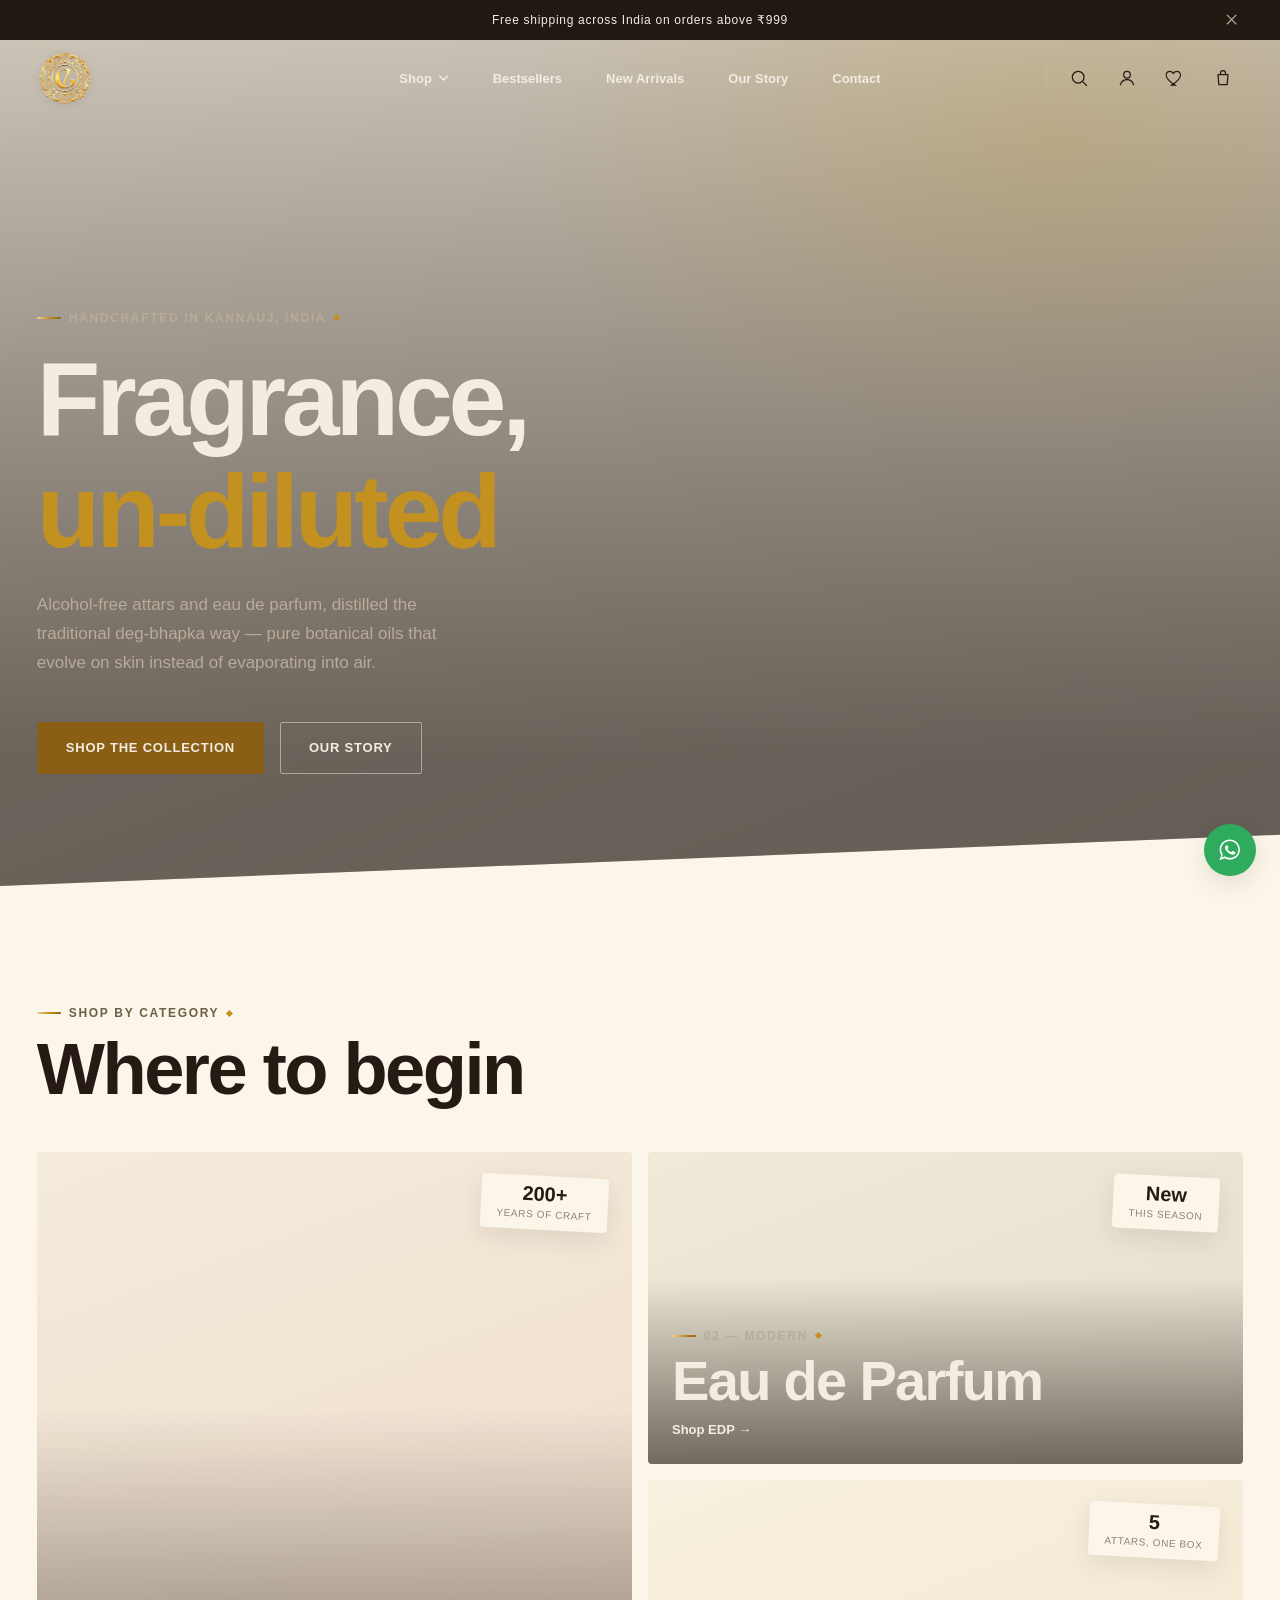
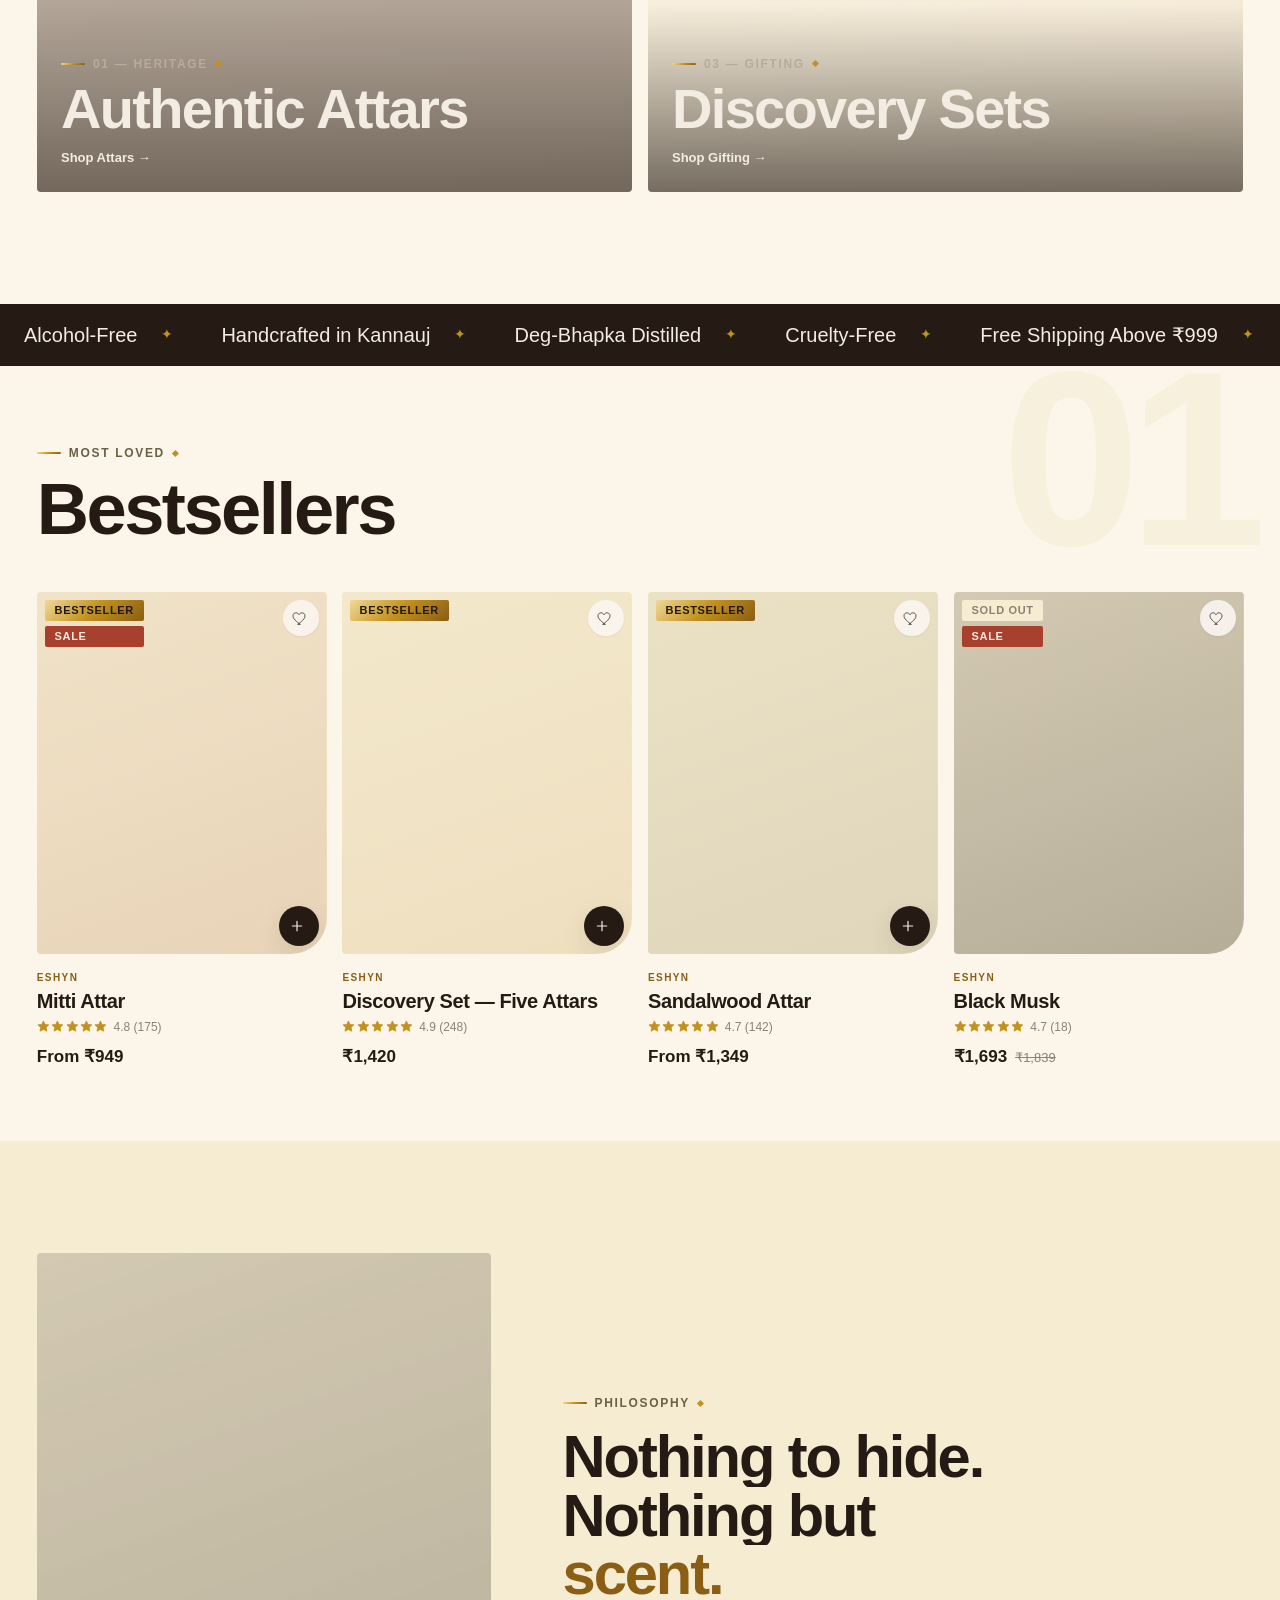
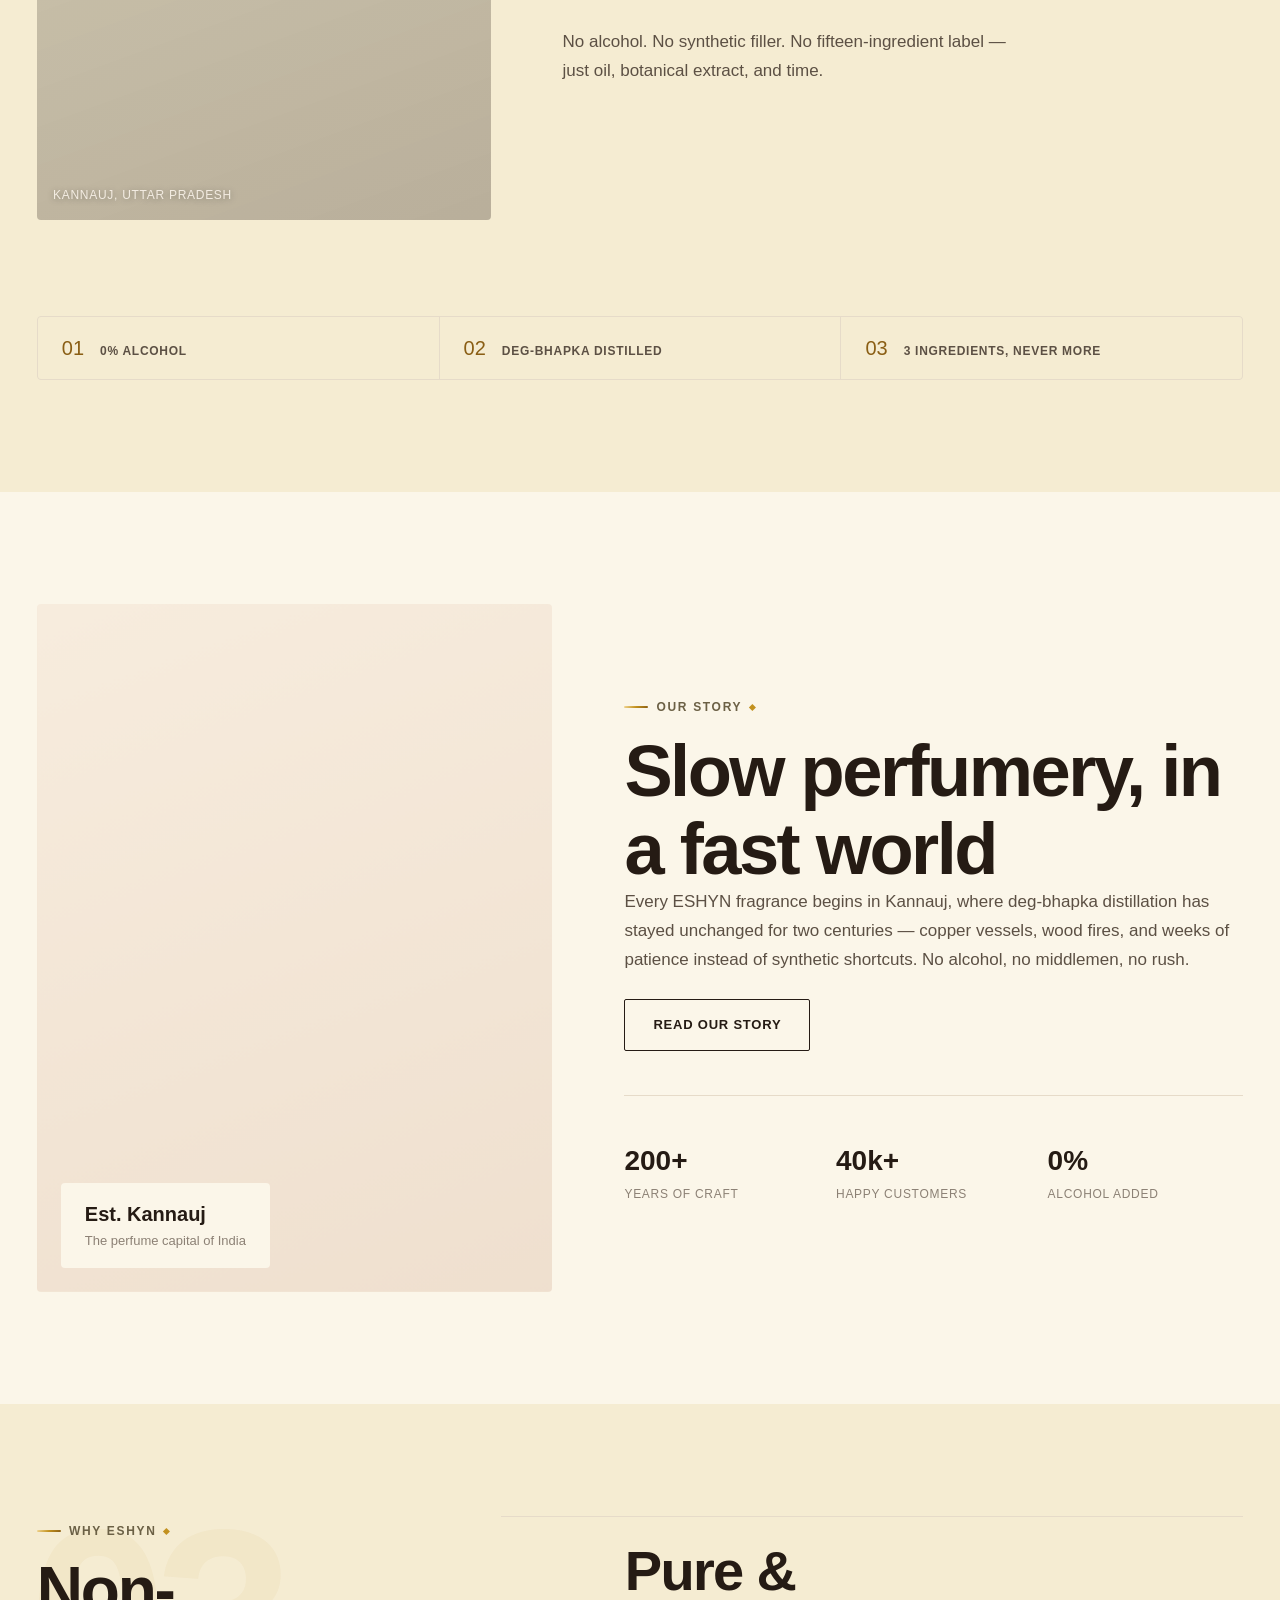
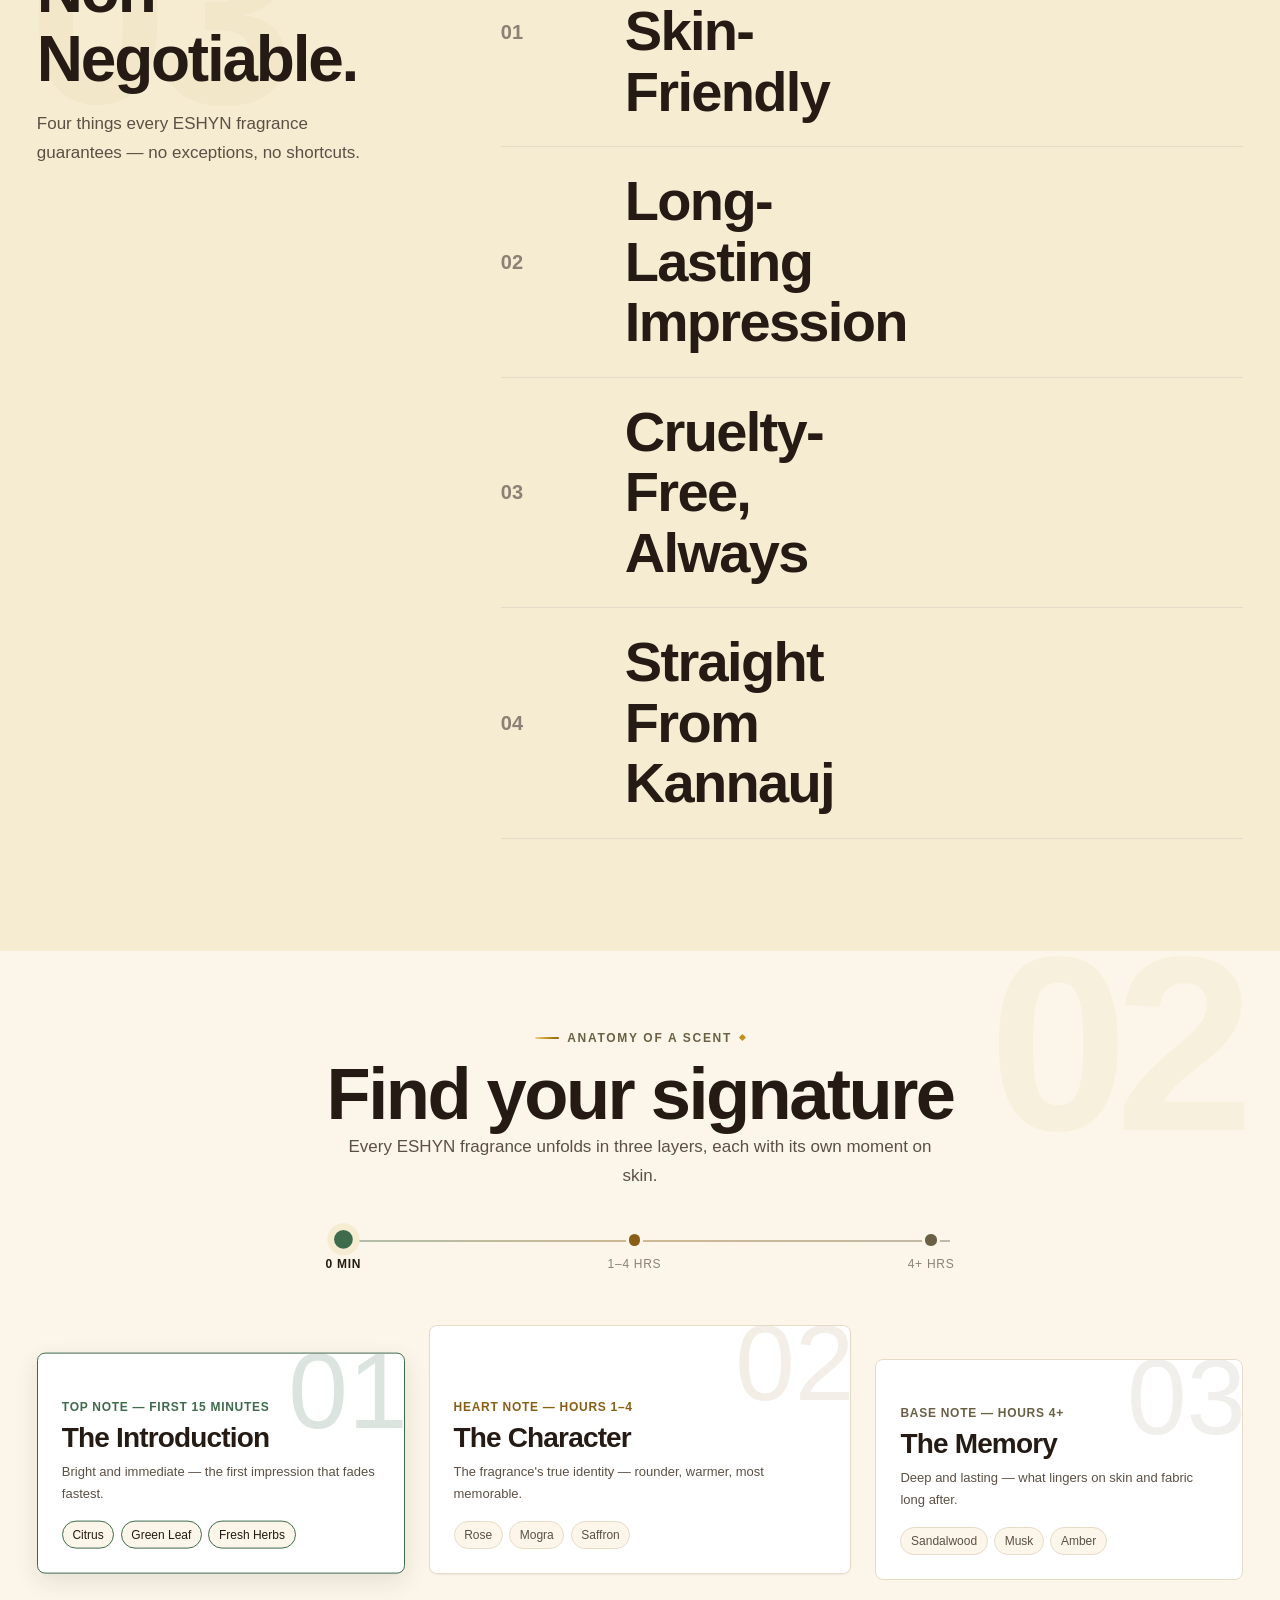
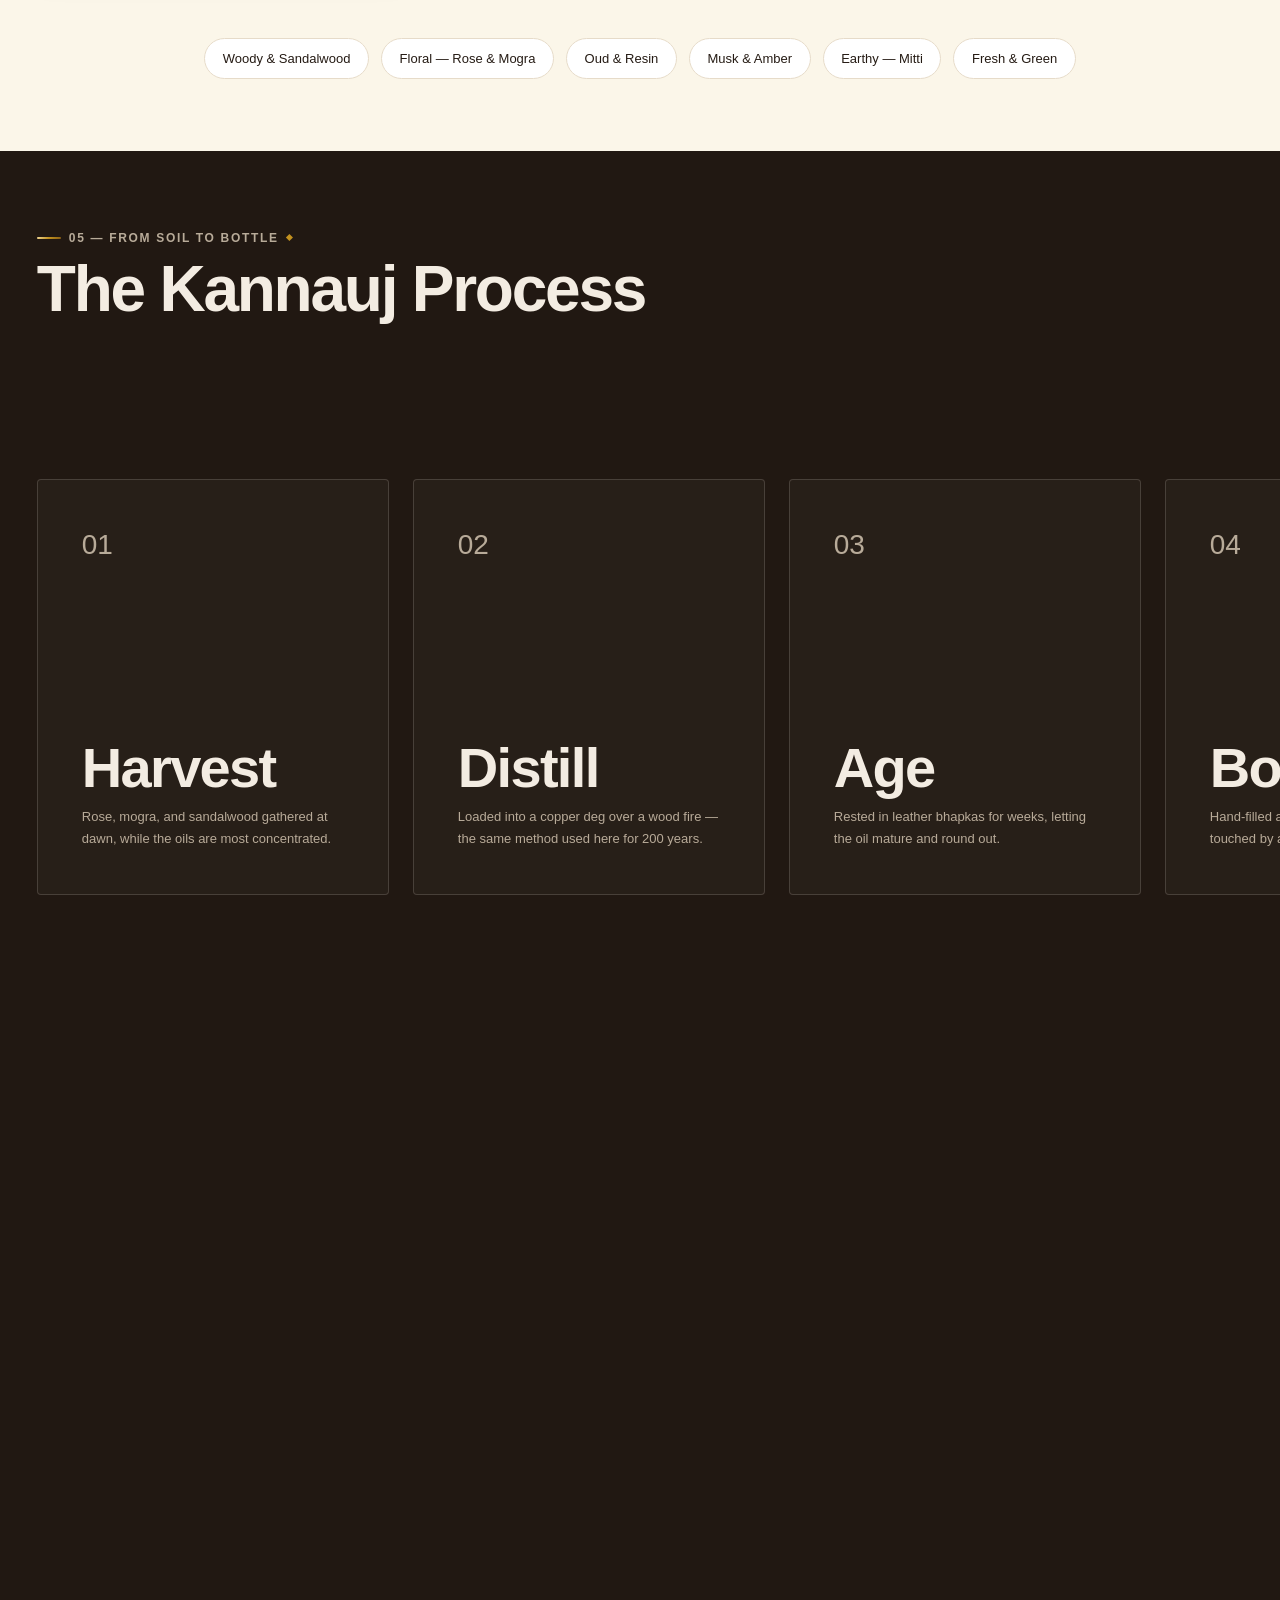
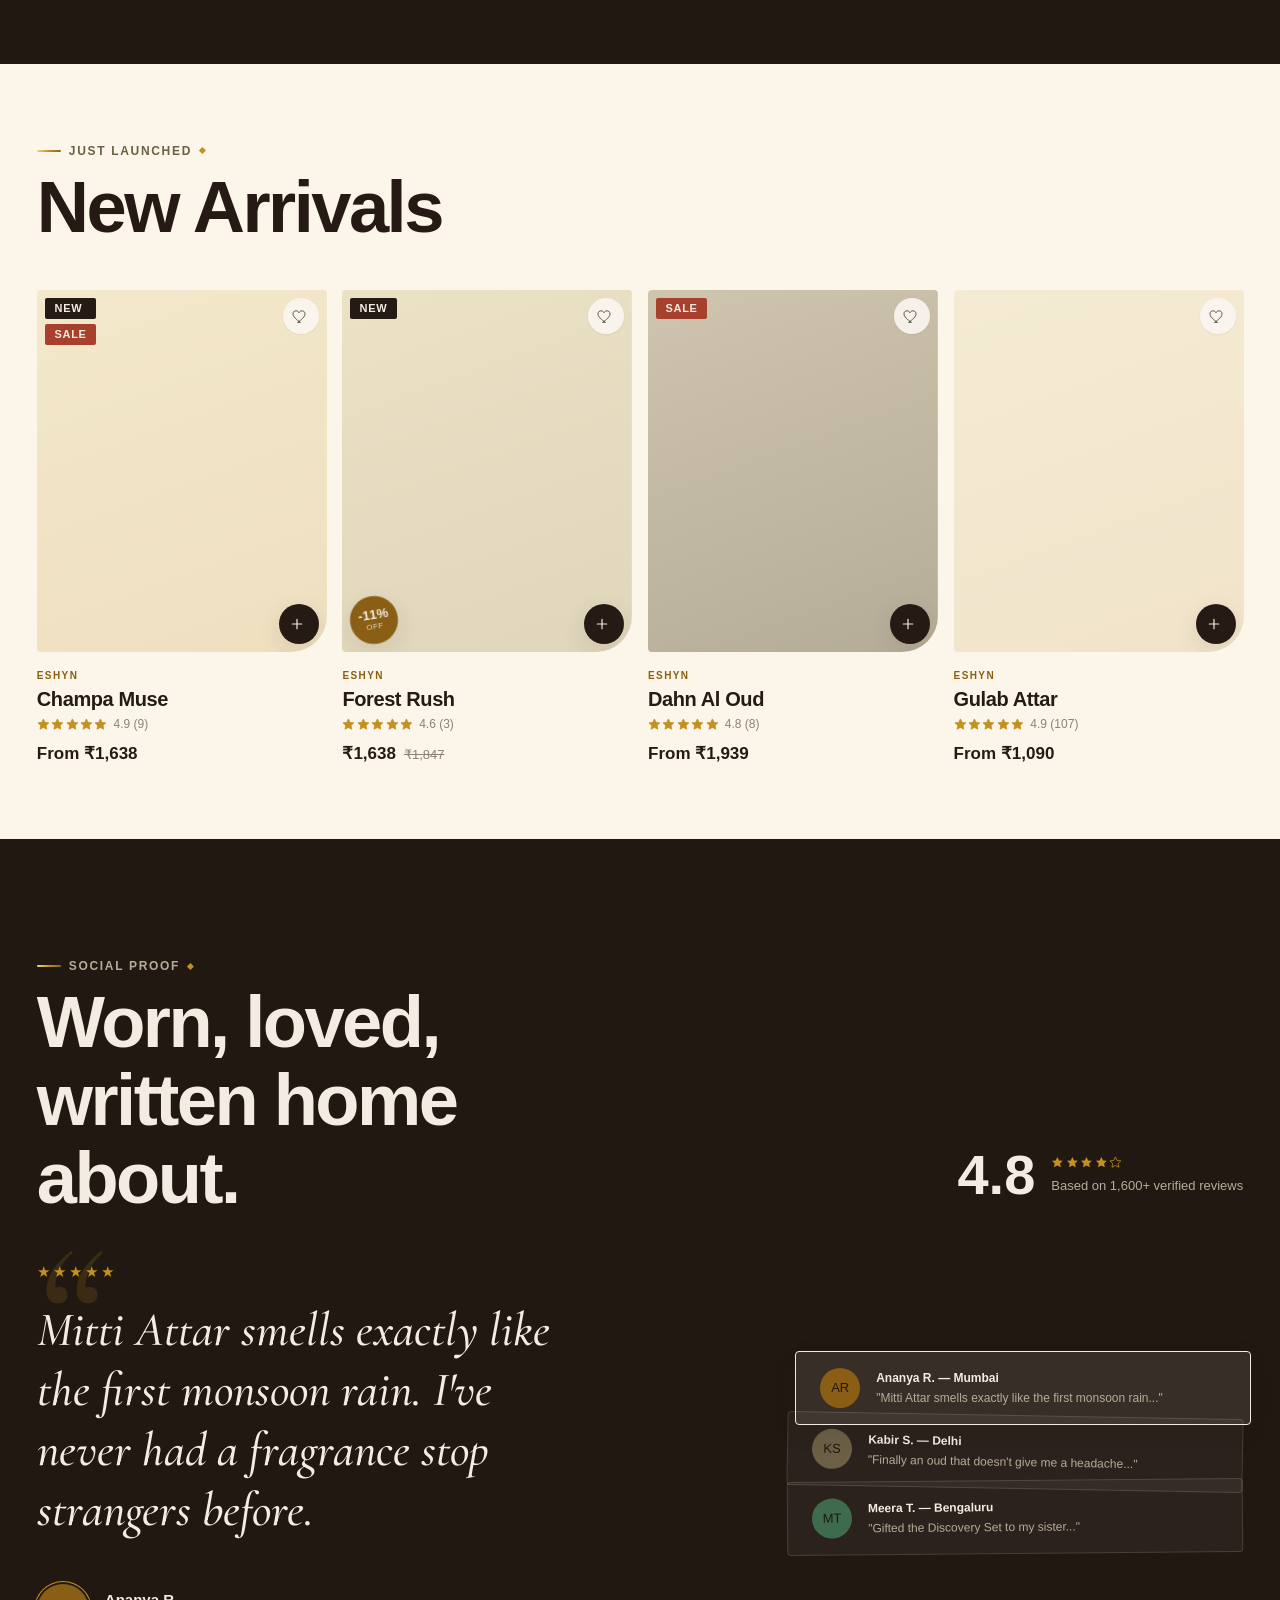
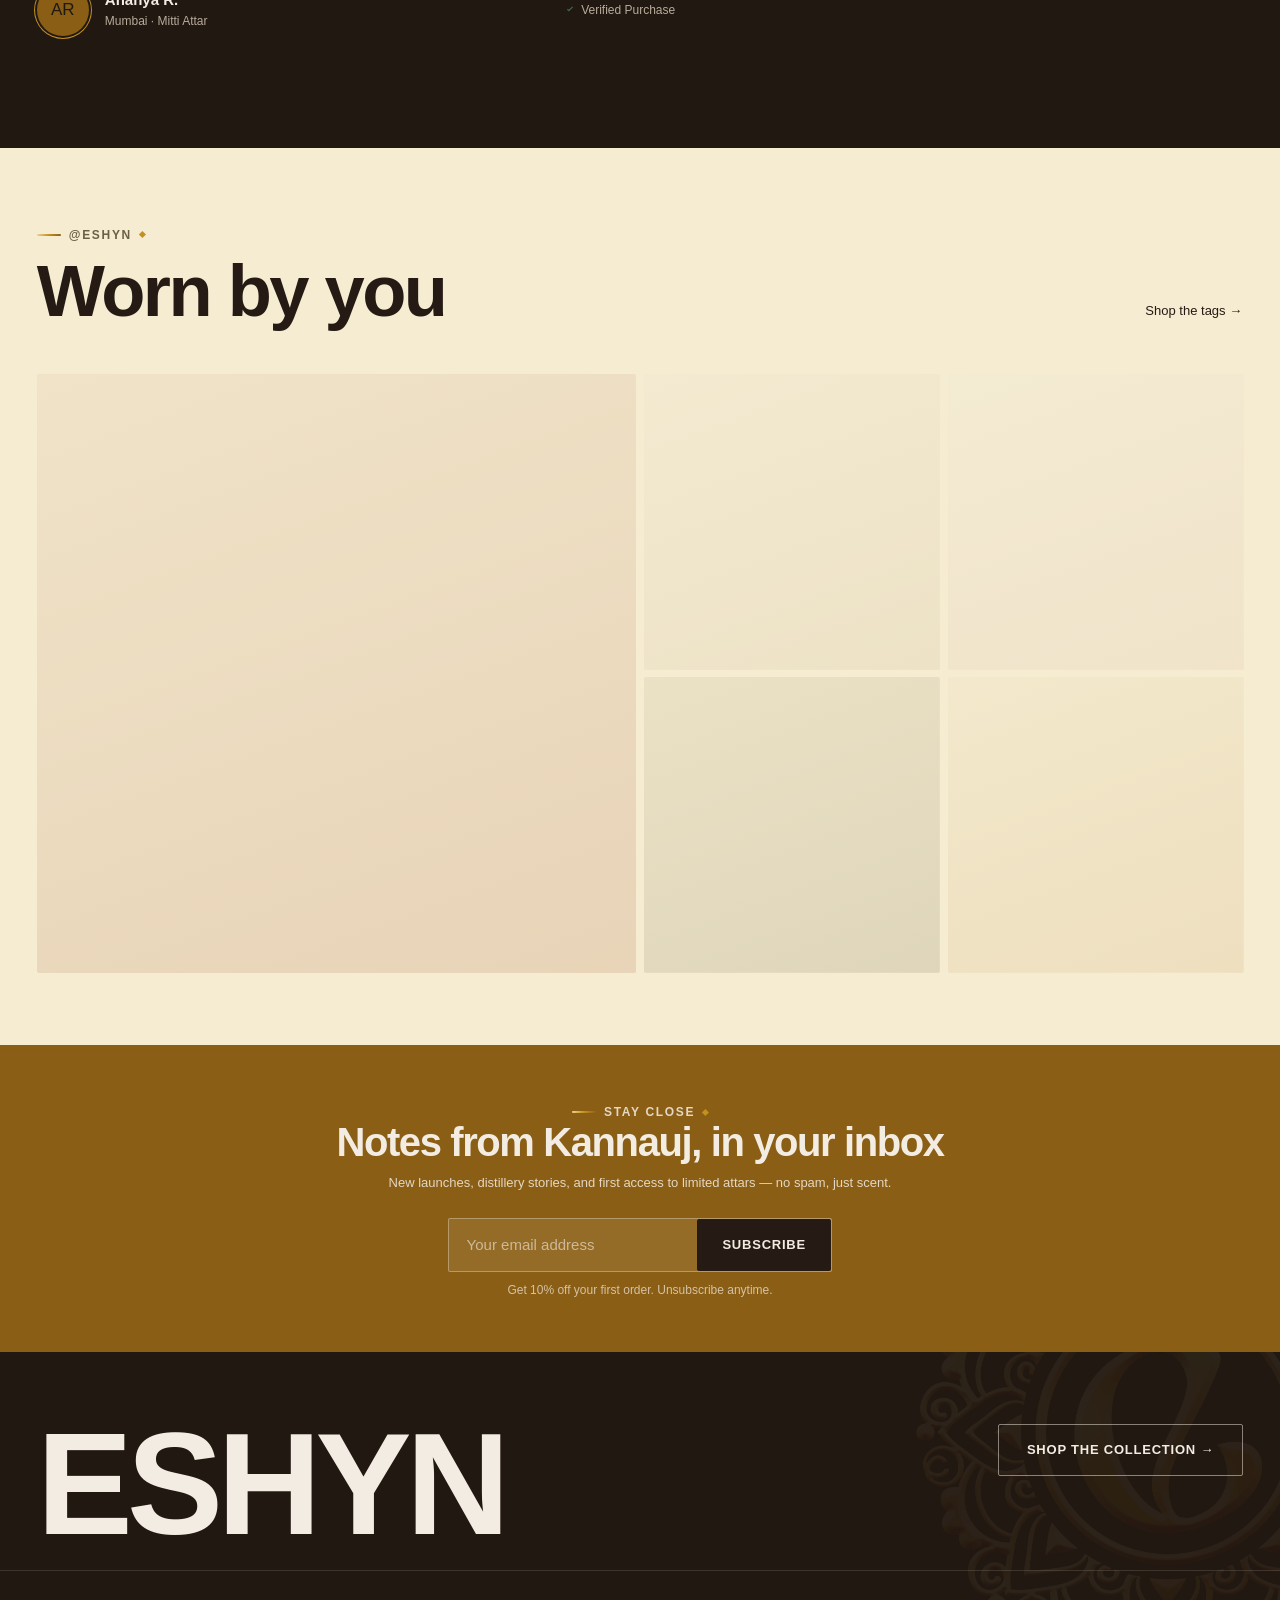
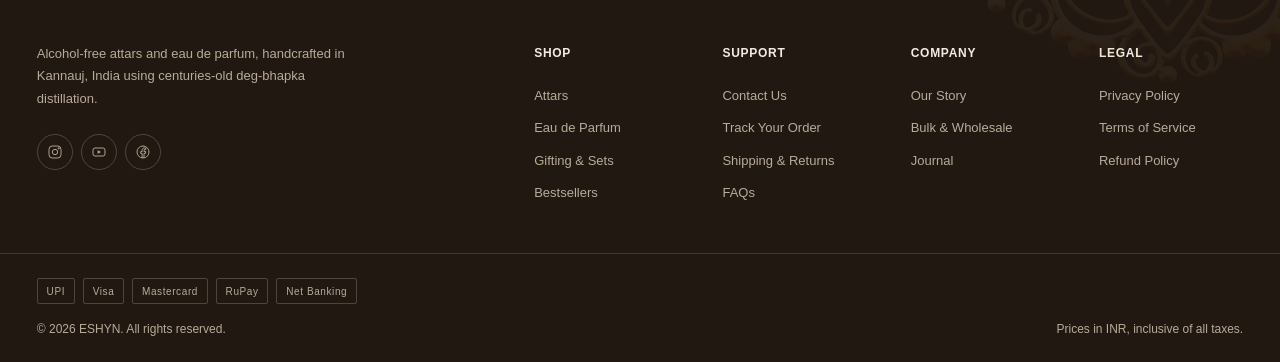
==== commit 6d61afad: "Add collection listing page, lighten demo-photo tint - Add collection.html: a Shopify-collection-sty" ====
--- a/theme/index.html
+++ b/theme/index.html
@@ -75,26 +75,26 @@
       <nav class="main-nav" aria-label="Main">
         <ul class="main-nav__list">
           <li class="main-nav__item">
-            <a class="main-nav__link" href="/collections/all">Shop <svg viewBox="0 0 10 6" aria-hidden="true"><path d="M1 1l4 4 4-4" stroke="currentColor" stroke-width="1.3" fill="none"/></svg></a>
+            <a class="main-nav__link" href="collection.html?handle=all">Shop <svg viewBox="0 0 10 6" aria-hidden="true"><path d="M1 1l4 4 4-4" stroke="currentColor" stroke-width="1.3" fill="none"/></svg></a>
             <div class="mega-menu">
               <div class="container mega-menu__grid">
                 <div class="mega-menu__col">
                   <p class="mega-menu__col-title">Attars</p>
-                  <a href="/collections/attars">All Attars</a>
-                  <a href="/collections/attars?note=woody">Woody Notes</a>
-                  <a href="/collections/attars?note=floral">Floral Notes</a>
-                  <a href="/collections/attars?note=earthy">Earthy Notes</a>
+                  <a href="collection.html?handle=attars">All Attars</a>
+                  <a href="collection.html?handle=attars">Woody Notes</a>
+                  <a href="collection.html?handle=attars">Floral Notes</a>
+                  <a href="collection.html?handle=attars">Earthy Notes</a>
                 </div>
                 <div class="mega-menu__col">
                   <p class="mega-menu__col-title">Eau de Parfum</p>
-                  <a href="/collections/eau-de-parfum">All Eau de Parfum</a>
-                  <a href="/collections/new-arrivals">New Arrivals</a>
-                  <a href="/collections/bestsellers">Bestsellers</a>
+                  <a href="collection.html?handle=eau-de-parfum">All Eau de Parfum</a>
+                  <a href="collection.html?handle=new-arrivals">New Arrivals</a>
+                  <a href="collection.html?handle=bestsellers">Bestsellers</a>
                 </div>
                 <div class="mega-menu__col">
                   <p class="mega-menu__col-title">Gifting</p>
-                  <a href="/collections/gifting">Discovery Sets</a>
-                  <a href="/collections/gifting">Gift Cards</a>
+                  <a href="collection.html?handle=gifting">Discovery Sets</a>
+                  <a href="collection.html?handle=gifting">Gift Cards</a>
                   <a href="/pages/bulk-enquiry">For Bulk Enquiry</a>
                 </div>
                 <a class="mega-menu__feature" href="/products/mitti-attar">
@@ -106,8 +106,8 @@
               </div>
             </div>
           </li>
-          <li class="main-nav__item"><a class="main-nav__link" href="/collections/bestsellers">Bestsellers</a></li>
-          <li class="main-nav__item"><a class="main-nav__link" href="/collections/new-arrivals">New Arrivals</a></li>
+          <li class="main-nav__item"><a class="main-nav__link" href="collection.html?handle=bestsellers">Bestsellers</a></li>
+          <li class="main-nav__item"><a class="main-nav__link" href="collection.html?handle=new-arrivals">New Arrivals</a></li>
           <li class="main-nav__item"><a class="main-nav__link" href="/pages/our-story">Our Story</a></li>
           <li class="main-nav__item"><a class="main-nav__link" href="/pages/contact">Contact</a></li>
         </ul>
@@ -161,15 +161,15 @@
   </div>
   <ul class="mobile-nav__list">
     <li class="mobile-nav__item">
-      <a class="mobile-nav__link" href="/collections/all" data-mobile-sub-toggle><span class="mobile-nav__link-label">Shop</span> <svg viewBox="0 0 10 6" width="10" height="6"><path d="M1 1l4 4 4-4" stroke="currentColor" stroke-width="1.3" fill="none"/></svg></a>
+      <a class="mobile-nav__link" href="collection.html?handle=all" data-mobile-sub-toggle><span class="mobile-nav__link-label">Shop</span> <svg viewBox="0 0 10 6" width="10" height="6"><path d="M1 1l4 4 4-4" stroke="currentColor" stroke-width="1.3" fill="none"/></svg></a>
       <div class="mobile-nav__sub">
-        <a href="/collections/attars">Attars</a>
-        <a href="/collections/eau-de-parfum">Eau de Parfum</a>
-        <a href="/collections/gifting">Gifting &amp; Sets</a>
+        <a href="collection.html?handle=attars">Attars</a>
+        <a href="collection.html?handle=eau-de-parfum">Eau de Parfum</a>
+        <a href="collection.html?handle=gifting">Gifting &amp; Sets</a>
       </div>
     </li>
-    <li class="mobile-nav__item"><a class="mobile-nav__link" href="/collections/bestsellers">Bestsellers</a></li>
-    <li class="mobile-nav__item"><a class="mobile-nav__link" href="/collections/new-arrivals">New Arrivals</a></li>
+    <li class="mobile-nav__item"><a class="mobile-nav__link" href="collection.html?handle=bestsellers">Bestsellers</a></li>
+    <li class="mobile-nav__item"><a class="mobile-nav__link" href="collection.html?handle=new-arrivals">New Arrivals</a></li>
     <li class="mobile-nav__item"><a class="mobile-nav__link" href="/pages/our-story">Our Story</a></li>
     <li class="mobile-nav__item"><a class="mobile-nav__link" href="/pages/contact">Contact</a></li>
   </ul>
@@ -193,10 +193,10 @@
     <div data-search-suggest-wrap>
       <p class="search-overlay__section-title">Popular Searches</p>
       <div class="search-suggests">
-        <a class="chip" href="/collections/attars?note=oud">Oud</a>
-        <a class="chip" href="/collections/attars?note=musk">Musk</a>
-        <a class="chip" href="/collections/gifting">Gift Sets</a>
-        <a class="chip" href="/collections/attars?note=floral">Rose &amp; Mogra</a>
+        <a class="chip" href="collection.html?handle=attars">Oud</a>
+        <a class="chip" href="collection.html?handle=attars">Musk</a>
+        <a class="chip" href="collection.html?handle=gifting">Gift Sets</a>
+        <a class="chip" href="collection.html?handle=attars">Rose &amp; Mogra</a>
       </div>
       <p class="search-overlay__section-title">Shop Collections</p>
       <div class="search-suggests" data-search-collections></div>
@@ -222,7 +222,7 @@
         <h1>Fragrance,<br><span class="hero__cycle">un-diluted</span></h1>
         <p class="hero__lede">Alcohol-free attars and eau de parfum, distilled the traditional deg-bhapka way — pure botanical oils that evolve on skin instead of evaporating into air.</p>
         <div class="hero__cta">
-          <a class="btn btn--accent btn--magnetic" href="/collections/all">Shop the Collection</a>
+          <a class="btn btn--accent btn--magnetic" href="collection.html?handle=all">Shop the Collection</a>
           <a class="btn btn--outline-light btn--magnetic" href="/pages/our-story">Our Story</a>
         </div>
       </div>
@@ -239,7 +239,7 @@
         </div>
       </div>
       <div class="discovery-grid">
-        <a class="discovery-card" href="/collections/attars" data-reveal data-tilt>
+        <a class="discovery-card" href="collection.html?handle=attars" data-reveal data-tilt>
           <div class="ph ph--terracotta" role="img" aria-label="Authentic Indian attars in glass vials"><span class="ph__icon"><img src="assets/images/icon-bottle.svg" alt="" aria-hidden="true"></span></div>
           <span class="discovery-card__float"><strong>200+</strong><span>Years of Craft</span></span>
           <span class="discovery-card__text">
@@ -248,7 +248,7 @@
             <span class="discovery-card__link">Shop Attars →</span>
           </span>
         </a>
-        <a class="discovery-card" href="/collections/eau-de-parfum" data-reveal data-tilt>
+        <a class="discovery-card" href="collection.html?handle=eau-de-parfum" data-reveal data-tilt>
           <div class="ph ph--olive" role="img" aria-label="ESHYN eau de parfum bottle"><span class="ph__icon"><img src="assets/images/icon-bottle.svg" alt="" aria-hidden="true"></span></div>
           <span class="discovery-card__float"><strong>New</strong><span>This Season</span></span>
           <span class="discovery-card__text">
@@ -257,7 +257,7 @@
             <span class="discovery-card__link">Shop EDP →</span>
           </span>
         </a>
-        <a class="discovery-card" href="/collections/gifting" data-reveal data-tilt>
+        <a class="discovery-card" href="collection.html?handle=gifting" data-reveal data-tilt>
           <div class="ph ph--gold" role="img" aria-label="ESHYN discovery gift set"><span class="ph__icon"><img src="assets/images/icon-gift.svg" alt="" aria-hidden="true"></span></div>
           <span class="discovery-card__float"><strong>5</strong><span>Attars, One Box</span></span>
           <span class="discovery-card__text">
@@ -456,12 +456,12 @@
       </div>
 
       <div class="notes-finder__chips" data-reveal style="justify-content:center; margin-top: var(--space-xl)">
-        <a class="chip" href="/collections/attars?note=woody">Woody &amp; Sandalwood</a>
-        <a class="chip" href="/collections/attars?note=floral">Floral — Rose &amp; Mogra</a>
-        <a class="chip" href="/collections/attars?note=oud">Oud &amp; Resin</a>
-        <a class="chip" href="/collections/attars?note=musk">Musk &amp; Amber</a>
-        <a class="chip" href="/collections/attars?note=earthy">Earthy — Mitti</a>
-        <a class="chip" href="/collections/eau-de-parfum?note=fresh">Fresh &amp; Green</a>
+        <a class="chip" href="collection.html?handle=attars">Woody &amp; Sandalwood</a>
+        <a class="chip" href="collection.html?handle=attars">Floral — Rose &amp; Mogra</a>
+        <a class="chip" href="collection.html?handle=attars">Oud &amp; Resin</a>
+        <a class="chip" href="collection.html?handle=attars">Musk &amp; Amber</a>
+        <a class="chip" href="collection.html?handle=attars">Earthy — Mitti</a>
+        <a class="chip" href="collection.html?handle=eau-de-parfum">Fresh &amp; Green</a>
       </div>
     </div>
   </section>
@@ -498,7 +498,7 @@
           <span class="process__num">05</span>
           <h3>Yours</h3>
           <p>Delivered to your door, ready to wear.</p>
-          <a class="btn btn--accent btn--magnetic" href="/collections/all">Shop the Collection</a>
+          <a class="btn btn--accent btn--magnetic" href="collection.html?handle=all">Shop the Collection</a>
         </article>
       </div>
     </div>
@@ -636,7 +636,7 @@
 <footer class="site-footer">
   <div class="container footer__mark" data-reveal>
     <span class="footer__mark-text">ESHYN</span>
-    <a class="btn btn--outline-light btn--magnetic footer__mark-cta" href="/collections/all">Shop the Collection →</a>
+    <a class="btn btn--outline-light btn--magnetic footer__mark-cta" href="collection.html?handle=all">Shop the Collection →</a>
   </div>
   <div class="container footer__top">
     <div class="footer__brand">
@@ -650,10 +650,10 @@
     <div class="footer__cols">
       <div class="footer__col">
         <p class="footer__col-title">Shop</p>
-        <a href="/collections/attars">Attars</a>
-        <a href="/collections/eau-de-parfum">Eau de Parfum</a>
-        <a href="/collections/gifting">Gifting &amp; Sets</a>
-        <a href="/collections/bestsellers">Bestsellers</a>
+        <a href="collection.html?handle=attars">Attars</a>
+        <a href="collection.html?handle=eau-de-parfum">Eau de Parfum</a>
+        <a href="collection.html?handle=gifting">Gifting &amp; Sets</a>
+        <a href="collection.html?handle=bestsellers">Bestsellers</a>
       </div>
       <div class="footer__col">
         <p class="footer__col-title">Support</p>
--- a/theme/assets/css/components.css
+++ b/theme/assets/css/components.css
@@ -244,14 +244,14 @@
 }
 .ph__icon { display: none; }
 
-.ph--terracotta { background-image: linear-gradient(160deg, rgba(216,181,150,0.55) 0%, rgba(168,85,46,0.55) 100%), url('https://picsum.photos/seed/eshyn-terracotta/800/800'); color: #f3ece2; }
-.ph--olive { background-image: linear-gradient(160deg, rgba(185,173,132,0.55) 0%, rgba(107,96,69,0.55) 100%), url('https://picsum.photos/seed/eshyn-olive/800/800'); color: #f3ece2; }
-.ph--gold { background-image: linear-gradient(160deg, rgba(236,214,171,0.55) 0%, rgba(201,154,91,0.55) 100%), url('https://picsum.photos/seed/eshyn-gold/800/800'); color: #3a2e24; }
-.ph--espresso { background-image: linear-gradient(160deg, rgba(74,58,44,0.6) 0%, rgba(33,24,18,0.7) 100%), url('https://picsum.photos/seed/eshyn-espresso/800/800'); color: #d8b596; }
-.ph--clay { background-image: linear-gradient(160deg, rgba(226,185,160,0.55) 0%, rgba(176,106,68,0.55) 100%), url('https://picsum.photos/seed/eshyn-clay/800/800'); color: #f3ece2; }
-.ph--blush { background-image: linear-gradient(160deg, rgba(241,230,217,0.55) 0%, rgba(217,184,161,0.55) 100%), url('https://picsum.photos/seed/eshyn-blush/800/800'); color: #7e3d1f; }
-.ph--sand { background-image: linear-gradient(160deg, rgba(236,224,205,0.55) 0%, rgba(199,174,135,0.55) 100%), url('https://picsum.photos/seed/eshyn-sand/800/800'); color: #4a3a2c; }
-.ph--ink { background-image: linear-gradient(160deg, rgba(92,80,68,0.6) 0%, rgba(37,27,20,0.7) 100%), url('https://picsum.photos/seed/eshyn-ink/800/800'); color: #c99a5b; }
+.ph--terracotta { background-image: linear-gradient(160deg, rgba(216,181,150,0.16) 0%, rgba(168,85,46,0.16) 100%), url('https://picsum.photos/seed/eshyn-terracotta/800/800'); color: #f3ece2; }
+.ph--olive { background-image: linear-gradient(160deg, rgba(185,173,132,0.16) 0%, rgba(107,96,69,0.16) 100%), url('https://picsum.photos/seed/eshyn-olive/800/800'); color: #f3ece2; }
+.ph--gold { background-image: linear-gradient(160deg, rgba(236,214,171,0.16) 0%, rgba(201,154,91,0.16) 100%), url('https://picsum.photos/seed/eshyn-gold/800/800'); color: #3a2e24; }
+.ph--espresso { background-image: linear-gradient(160deg, rgba(74,58,44,0.22) 0%, rgba(33,24,18,0.3) 100%), url('https://picsum.photos/seed/eshyn-espresso/800/800'); color: #d8b596; }
+.ph--clay { background-image: linear-gradient(160deg, rgba(226,185,160,0.16) 0%, rgba(176,106,68,0.16) 100%), url('https://picsum.photos/seed/eshyn-clay/800/800'); color: #f3ece2; }
+.ph--blush { background-image: linear-gradient(160deg, rgba(241,230,217,0.16) 0%, rgba(217,184,161,0.16) 100%), url('https://picsum.photos/seed/eshyn-blush/800/800'); color: #7e3d1f; }
+.ph--sand { background-image: linear-gradient(160deg, rgba(236,224,205,0.16) 0%, rgba(199,174,135,0.16) 100%), url('https://picsum.photos/seed/eshyn-sand/800/800'); color: #4a3a2c; }
+.ph--ink { background-image: linear-gradient(160deg, rgba(92,80,68,0.22) 0%, rgba(37,27,20,0.3) 100%), url('https://picsum.photos/seed/eshyn-ink/800/800'); color: #c99a5b; }
 
 /* ---- Product Card ---- */
 .product-card {
--- a/theme/assets/css/sections.css
+++ b/theme/assets/css/sections.css
@@ -19,6 +19,57 @@
 .section-head__text { max-width: 34rem; }
 .section-head__text--wide { max-width: 46rem; }
 .section-head h2 { margin-top: var(--space-sm); }
+
+/* ---- Collection page ---- */
+.collection-hero {
+  position: relative;
+  overflow: hidden;
+  padding-block: var(--space-2xl) var(--space-xl);
+  background: var(--color-surface-alt);
+}
+.collection-hero__crumb {
+  display: flex;
+  align-items: center;
+  gap: 0.5rem;
+  font-size: var(--fs-xs);
+  font-weight: 600;
+  letter-spacing: var(--ls-wide);
+  text-transform: uppercase;
+  color: var(--color-text-muted);
+  margin-bottom: var(--space-md);
+}
+.collection-hero__crumb a:hover { color: var(--color-primary); }
+.collection-hero h1 { margin-top: var(--space-sm); font-size: var(--fs-3xl); }
+.collection-hero .lede { margin-top: var(--space-md); }
+
+.collection-toolbar {
+  display: flex;
+  flex-wrap: wrap;
+  align-items: center;
+  justify-content: space-between;
+  gap: var(--space-md);
+  margin-bottom: var(--space-xl);
+  padding-bottom: var(--space-lg);
+  border-bottom: 1px solid var(--color-border);
+}
+.collection-toolbar__chips { display: flex; flex-wrap: wrap; gap: 0.6rem; }
+.collection-toolbar__meta {
+  display: flex;
+  align-items: center;
+  gap: var(--space-md);
+  margin-left: auto;
+  font-size: var(--fs-sm);
+  color: var(--color-text-secondary);
+  white-space: nowrap;
+}
+.collection-toolbar__meta .filter-select select {
+  border: none;
+  background: transparent;
+  font: inherit;
+  color: inherit;
+  font-weight: 600;
+}
+.collection-toolbar__meta .filter-select select:focus { outline: none; }
 
 /* ---- Announcement bar ---- */
 .announcement-bar {
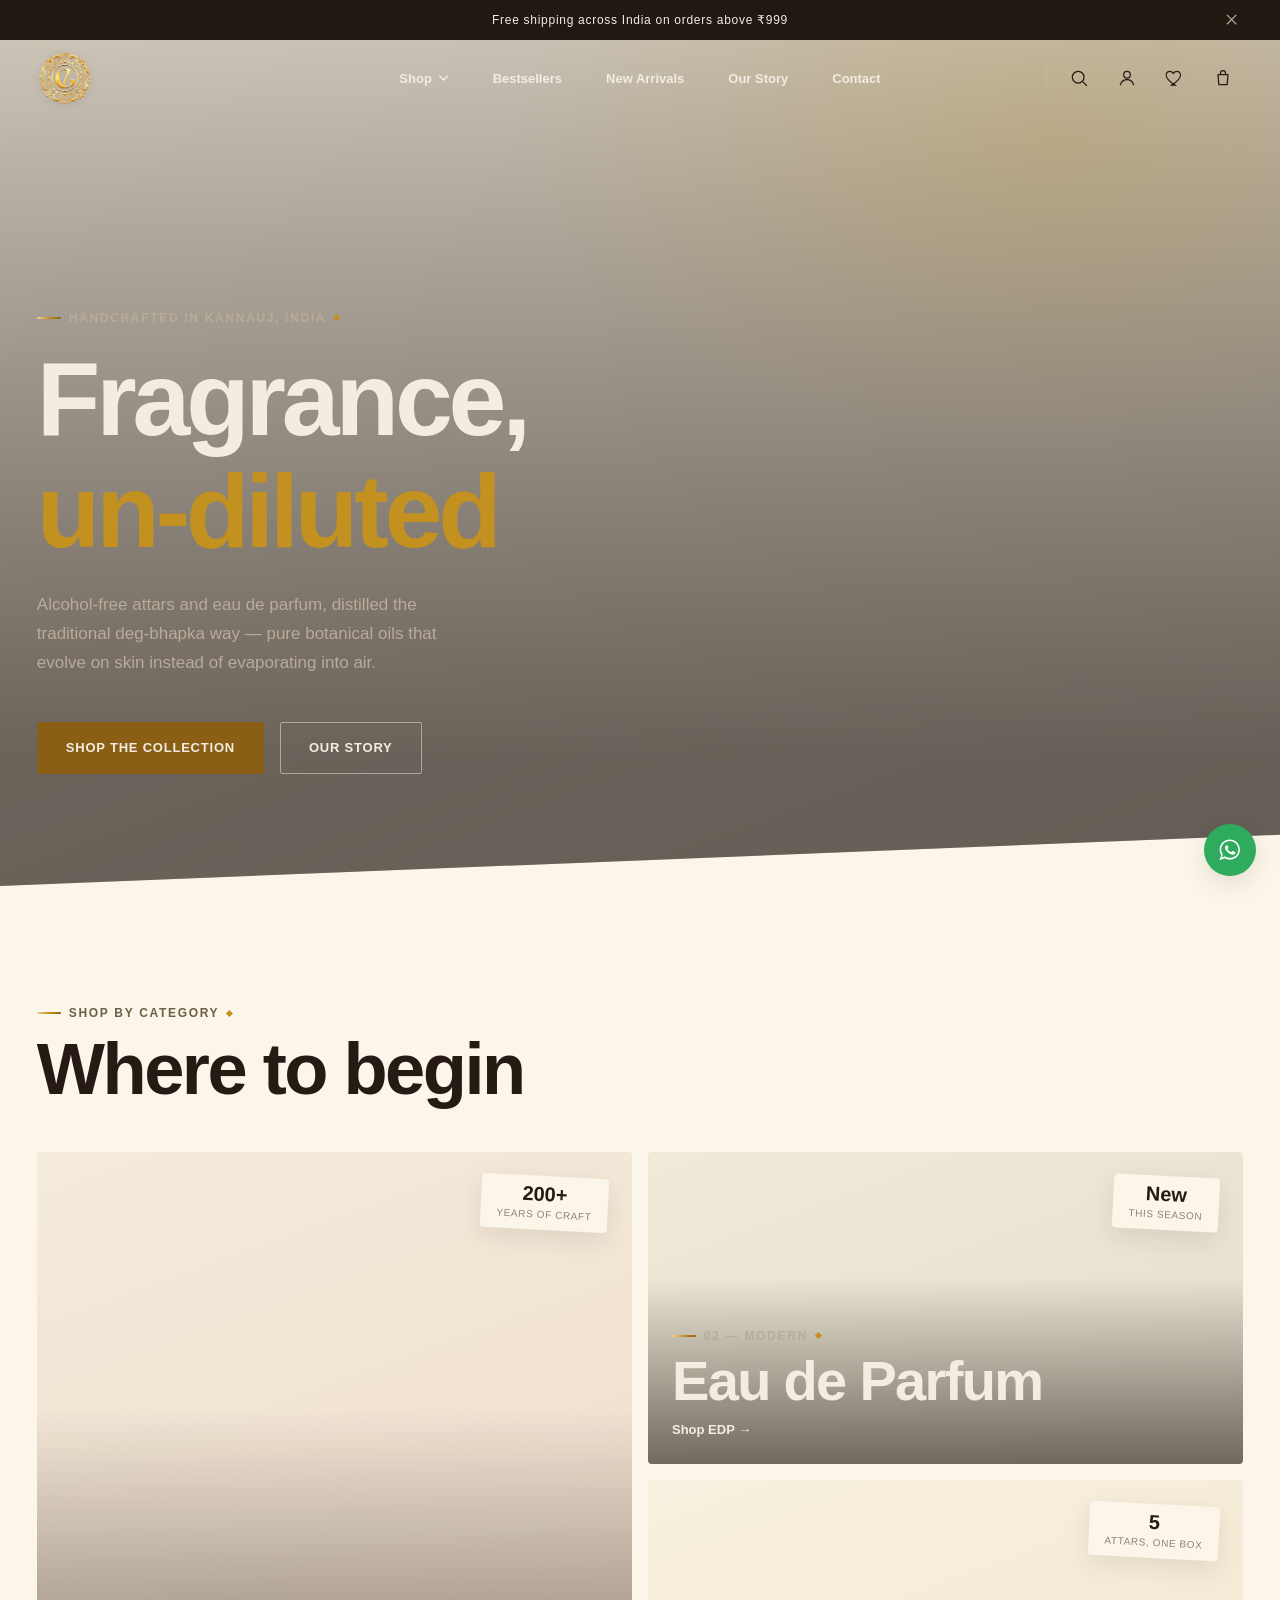
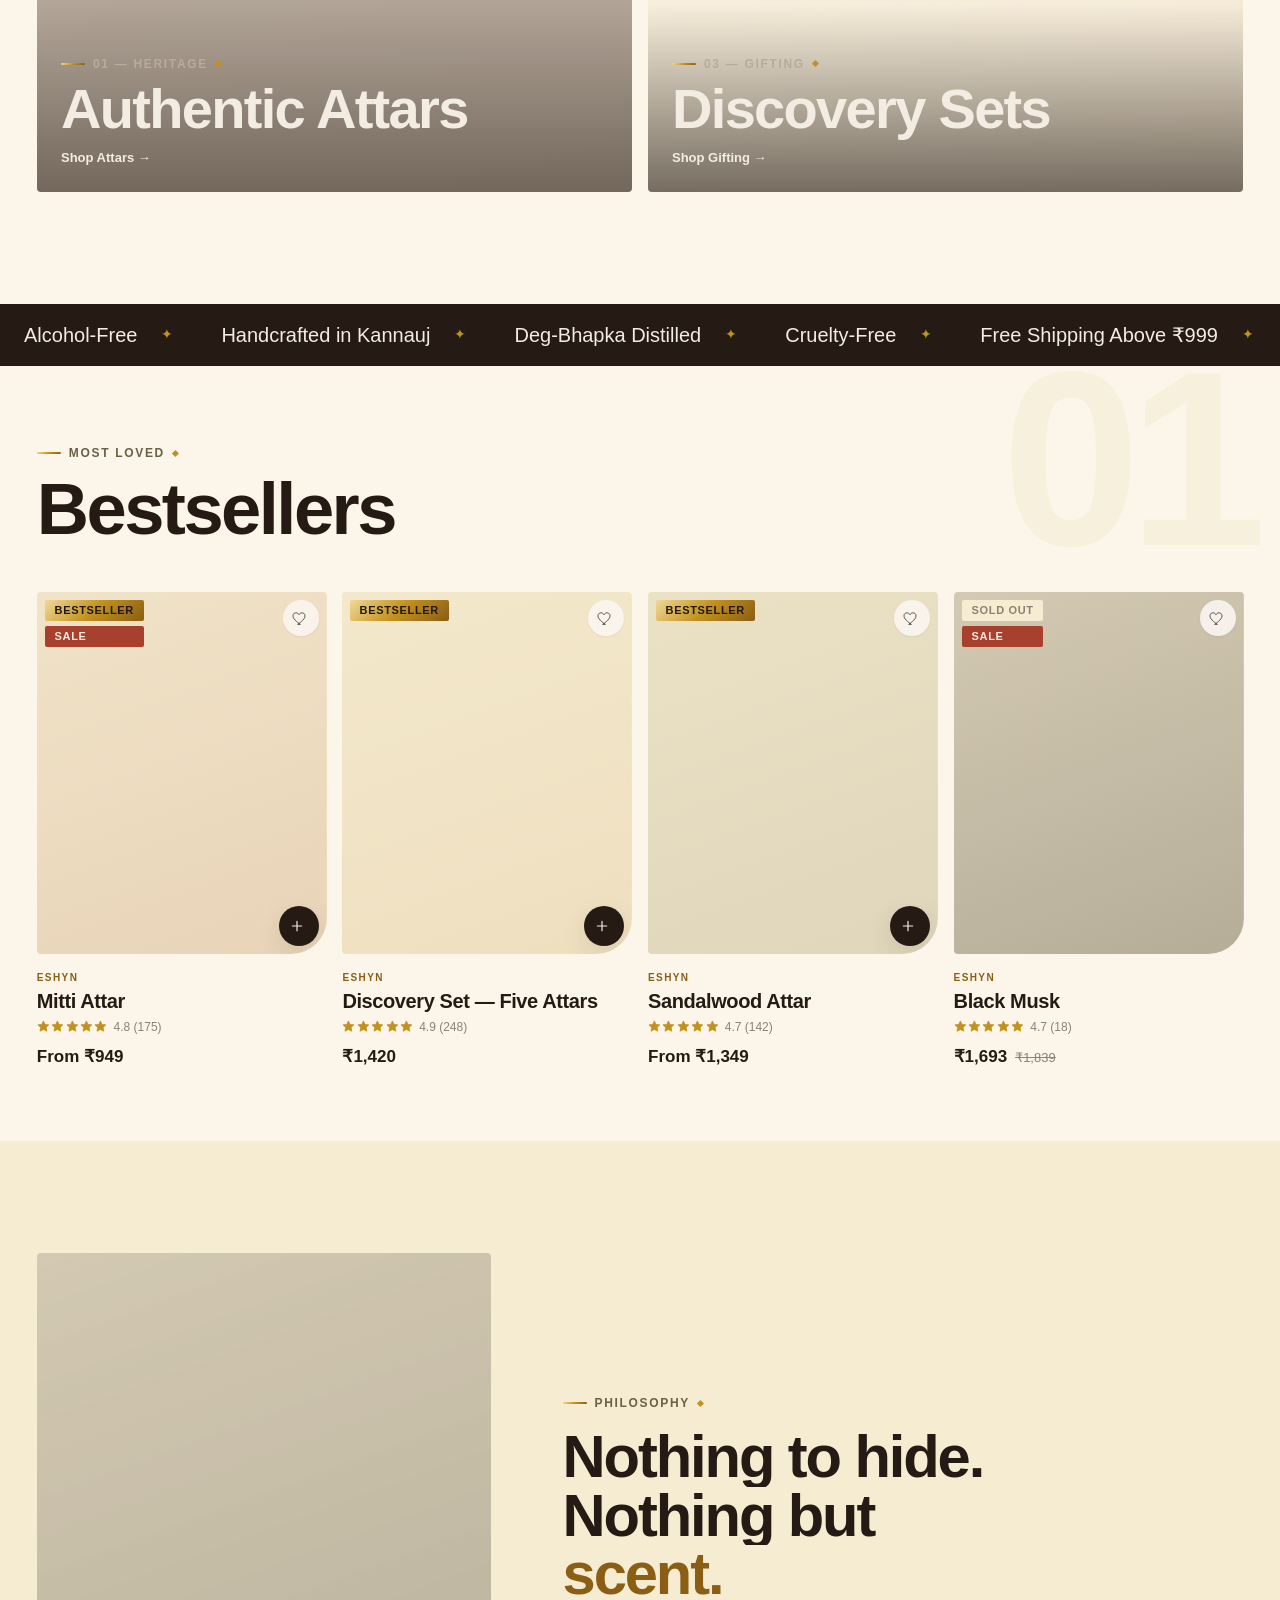
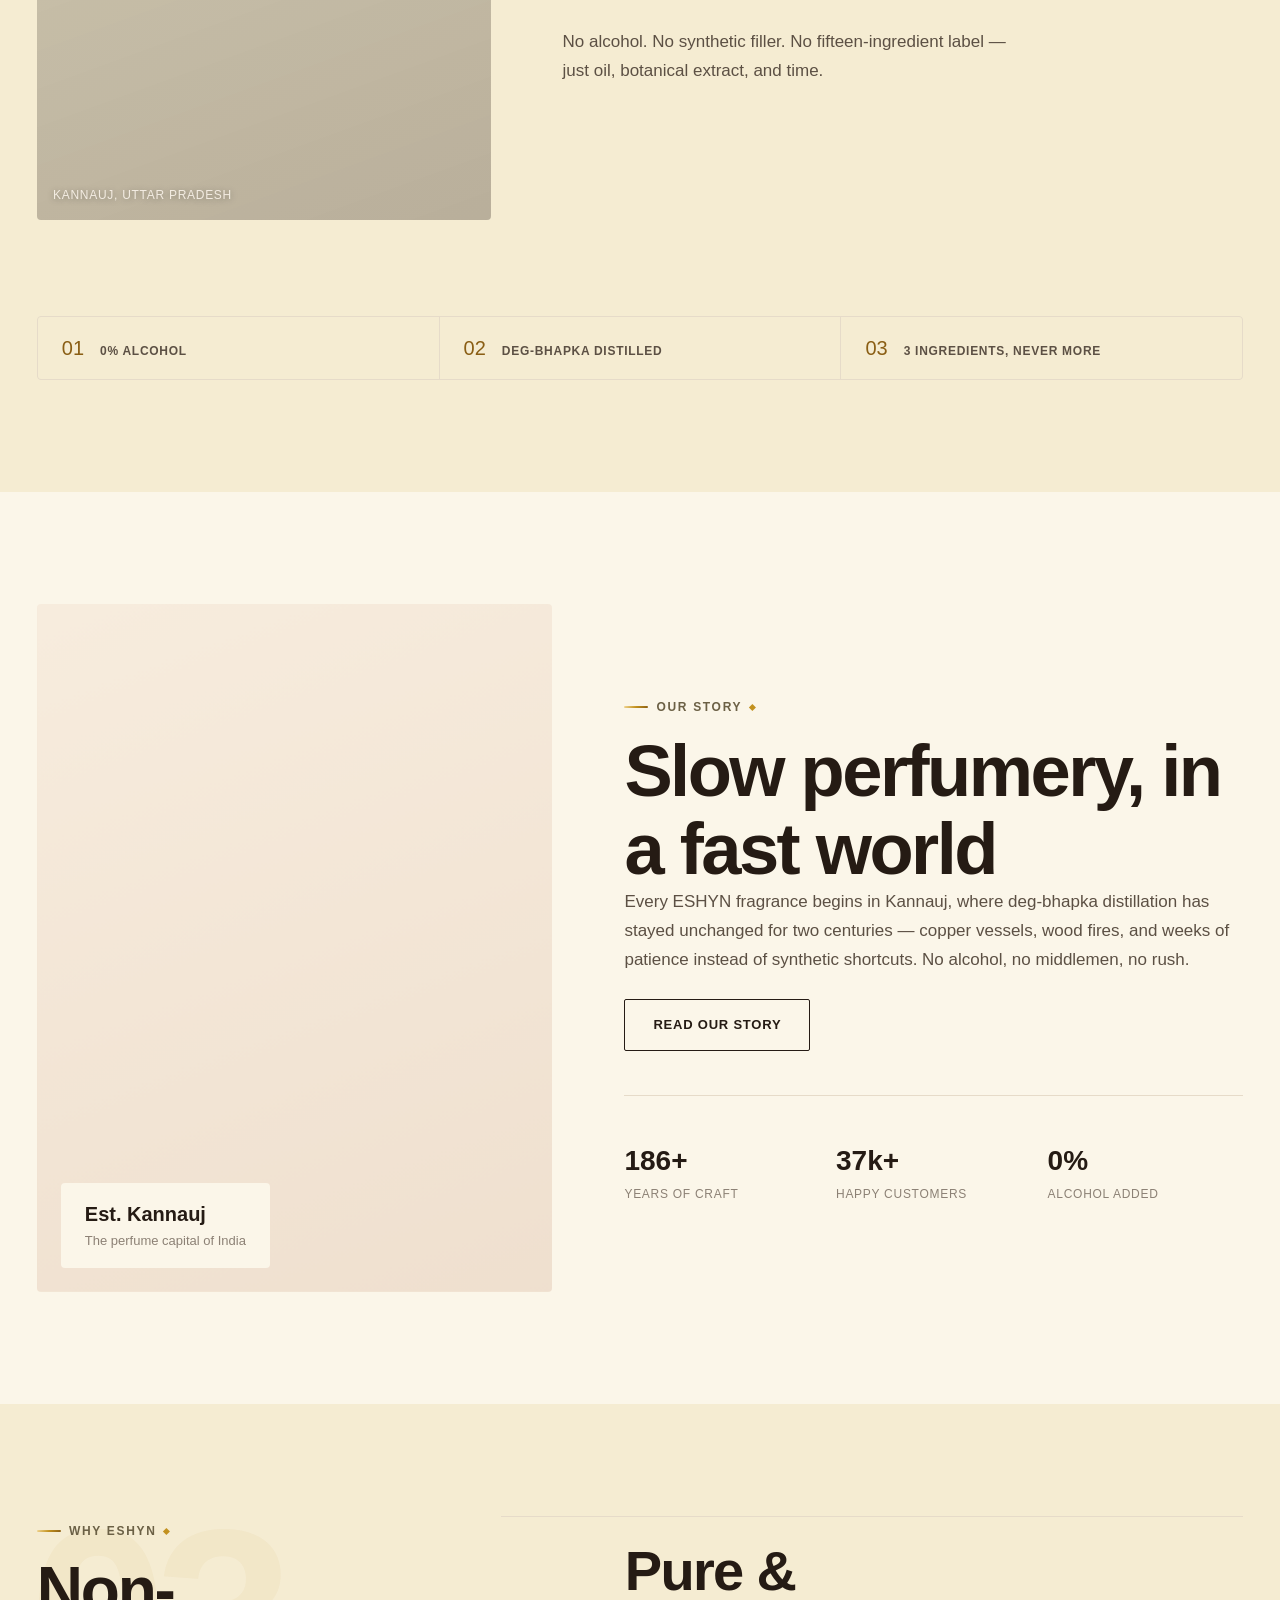
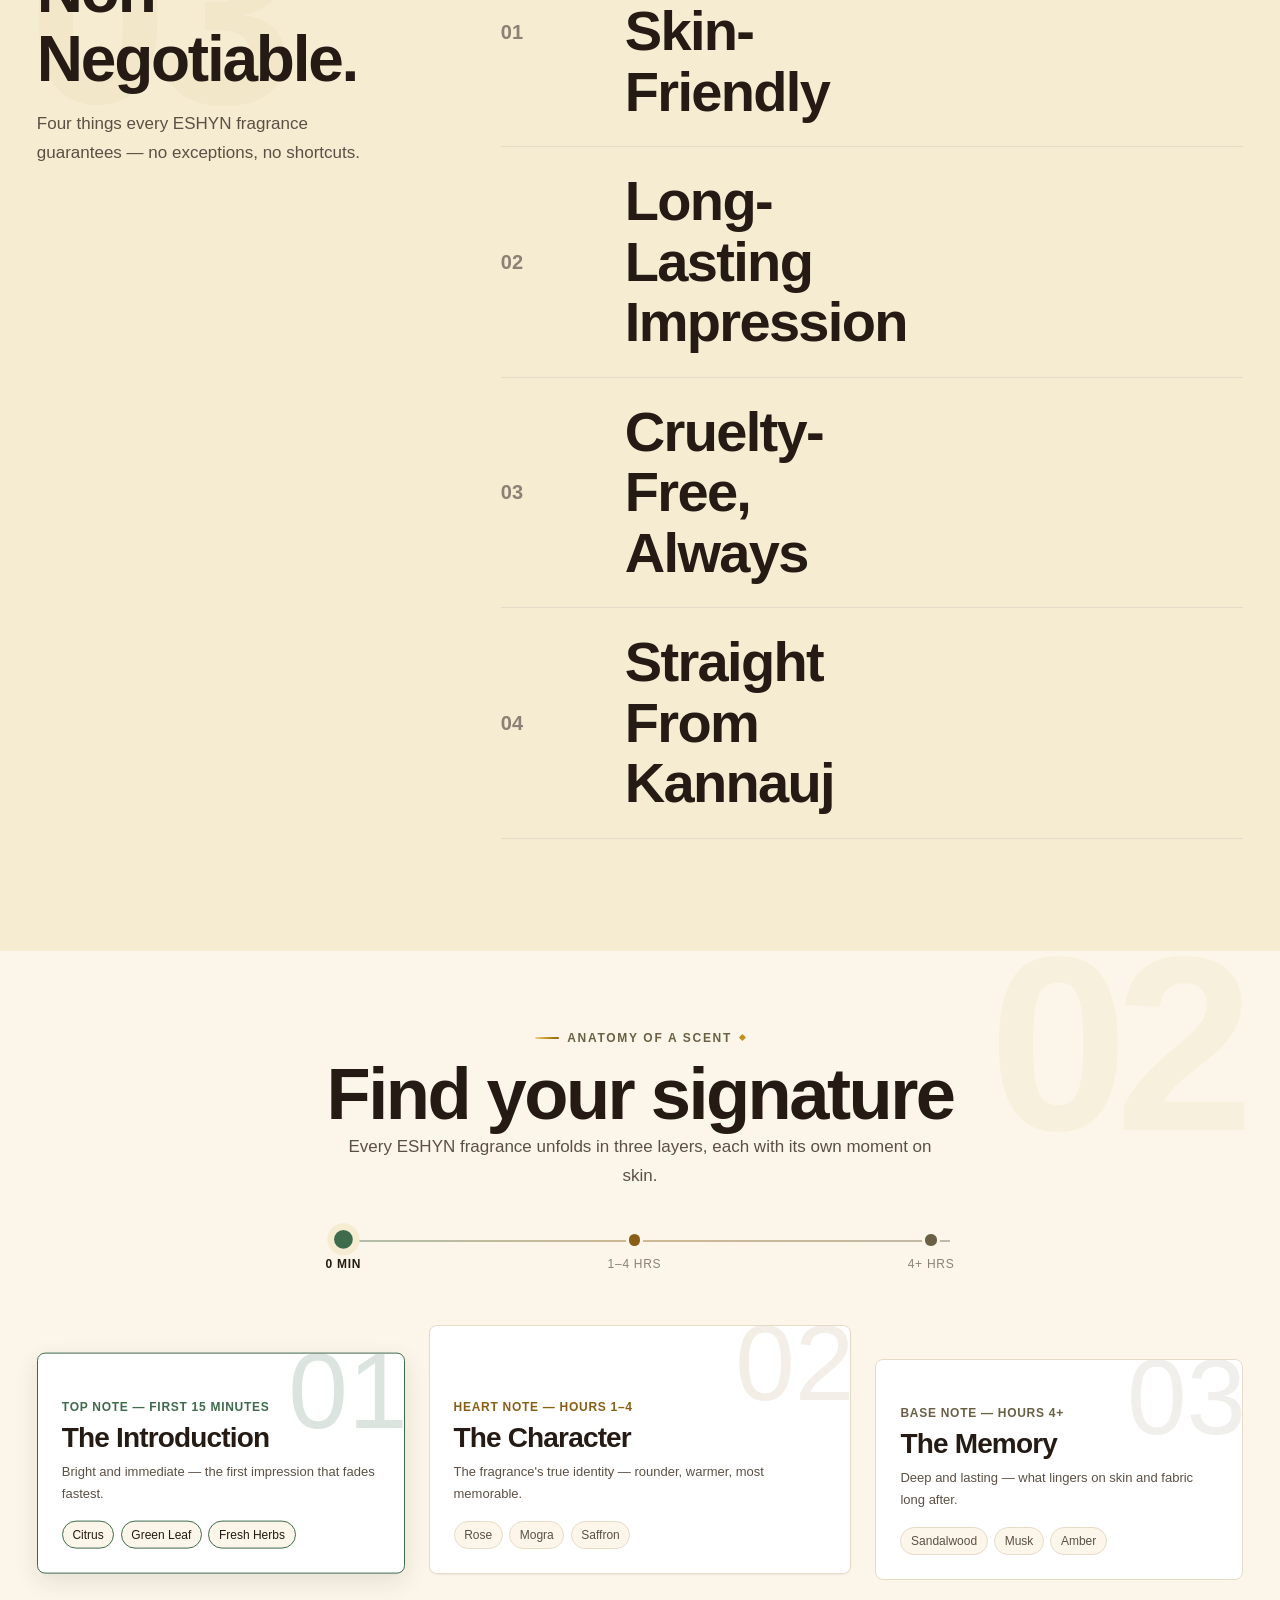
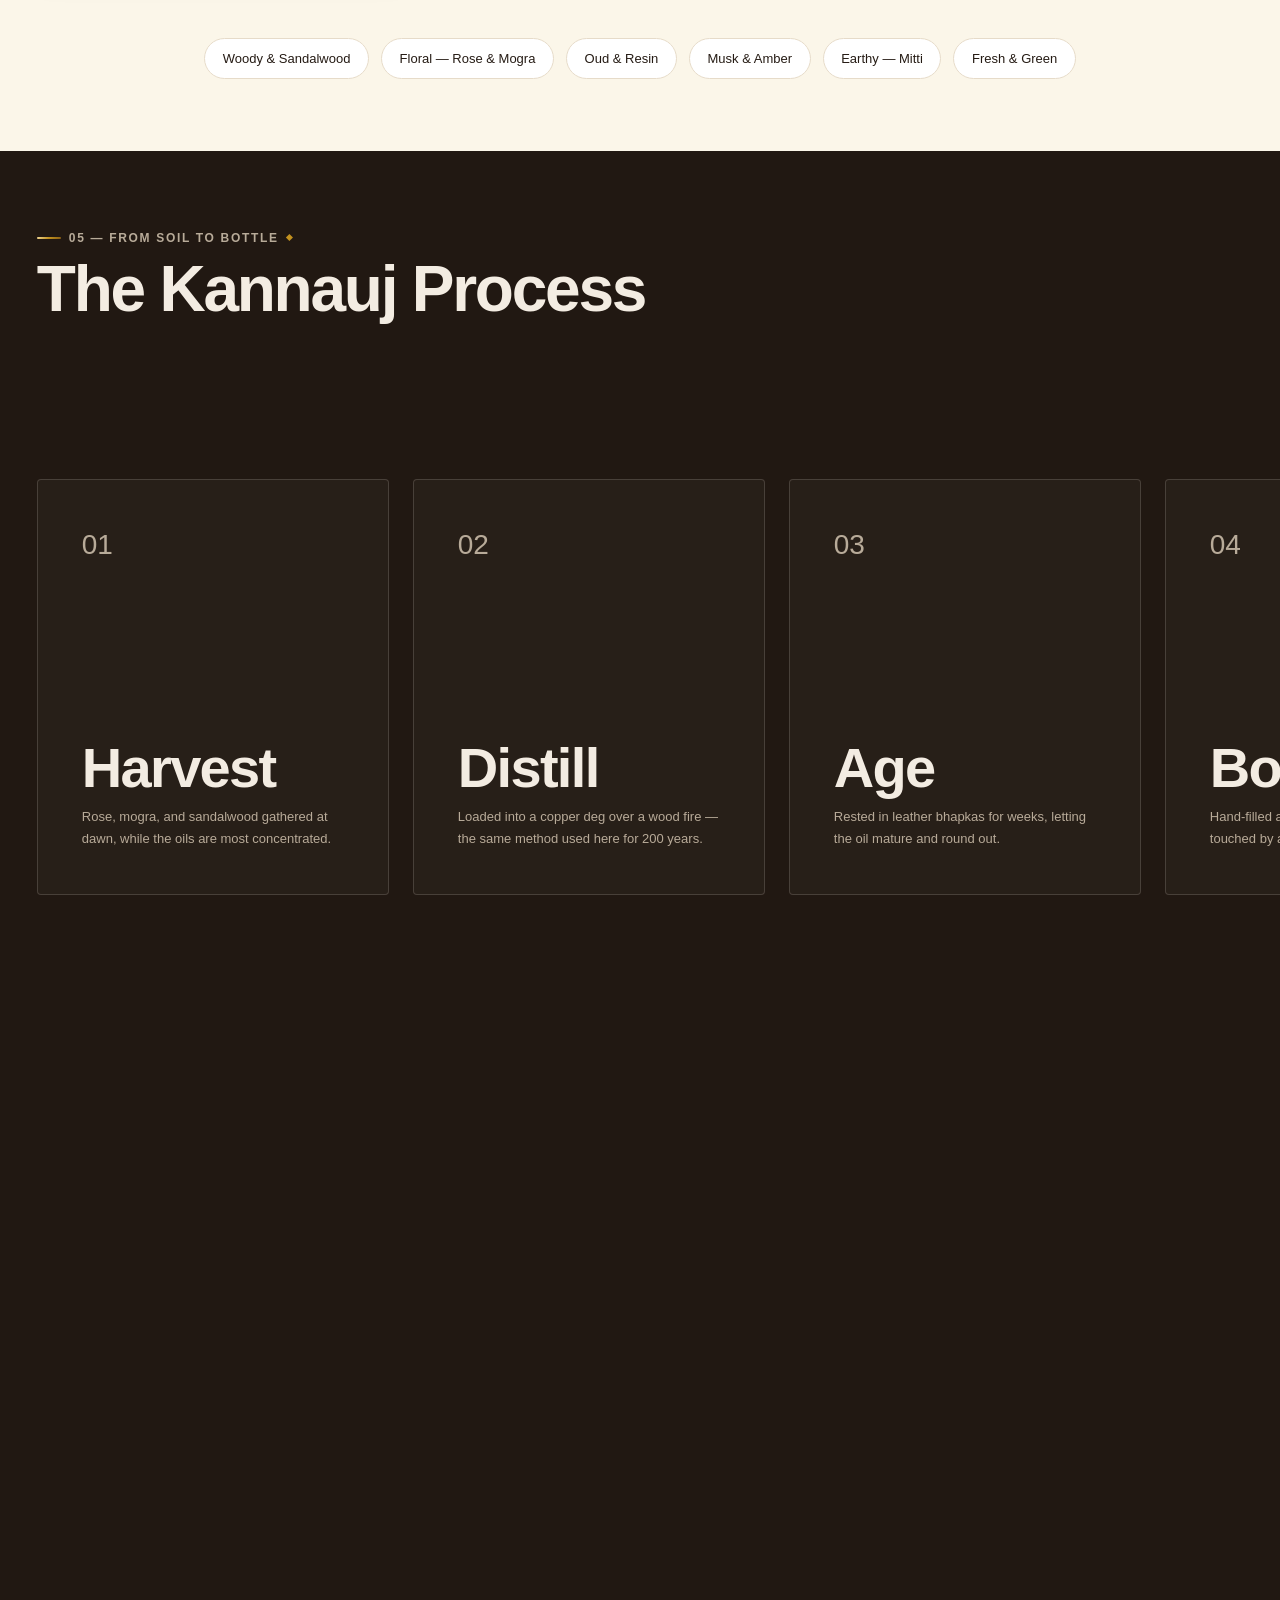
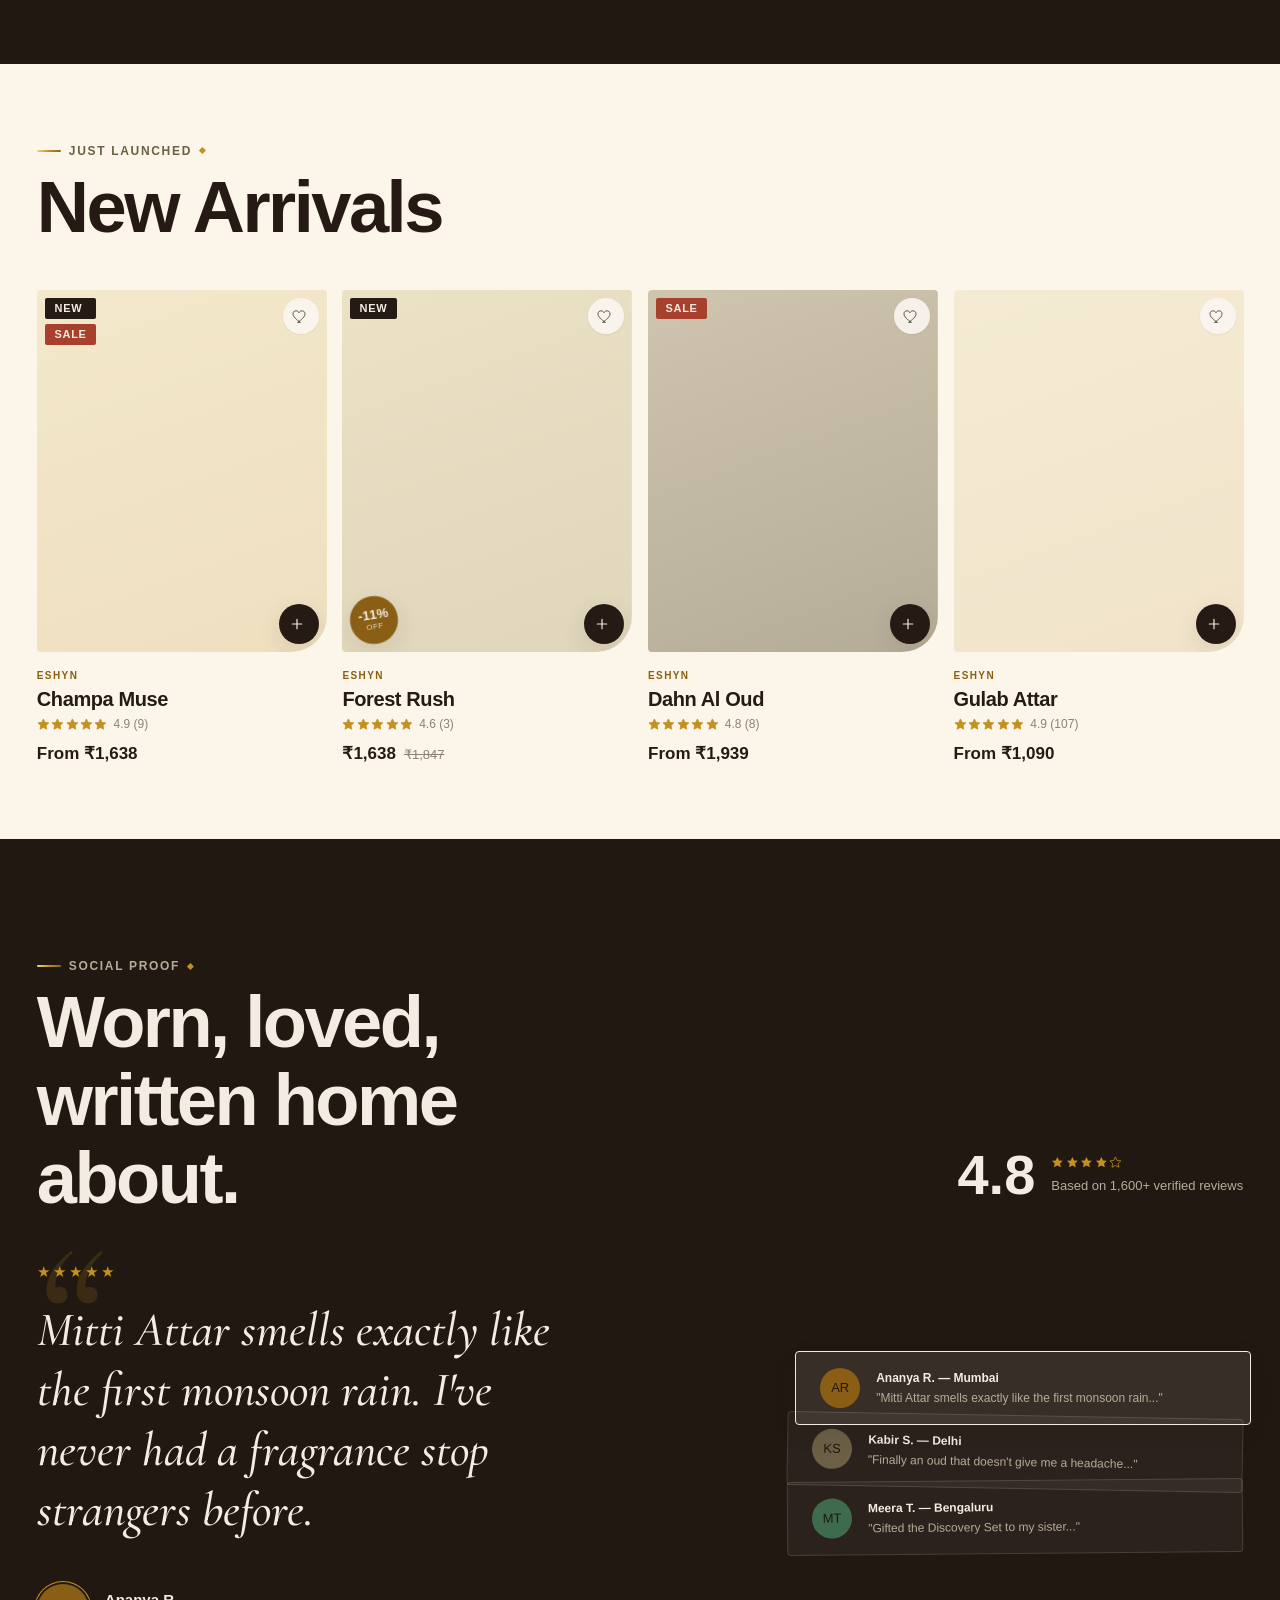
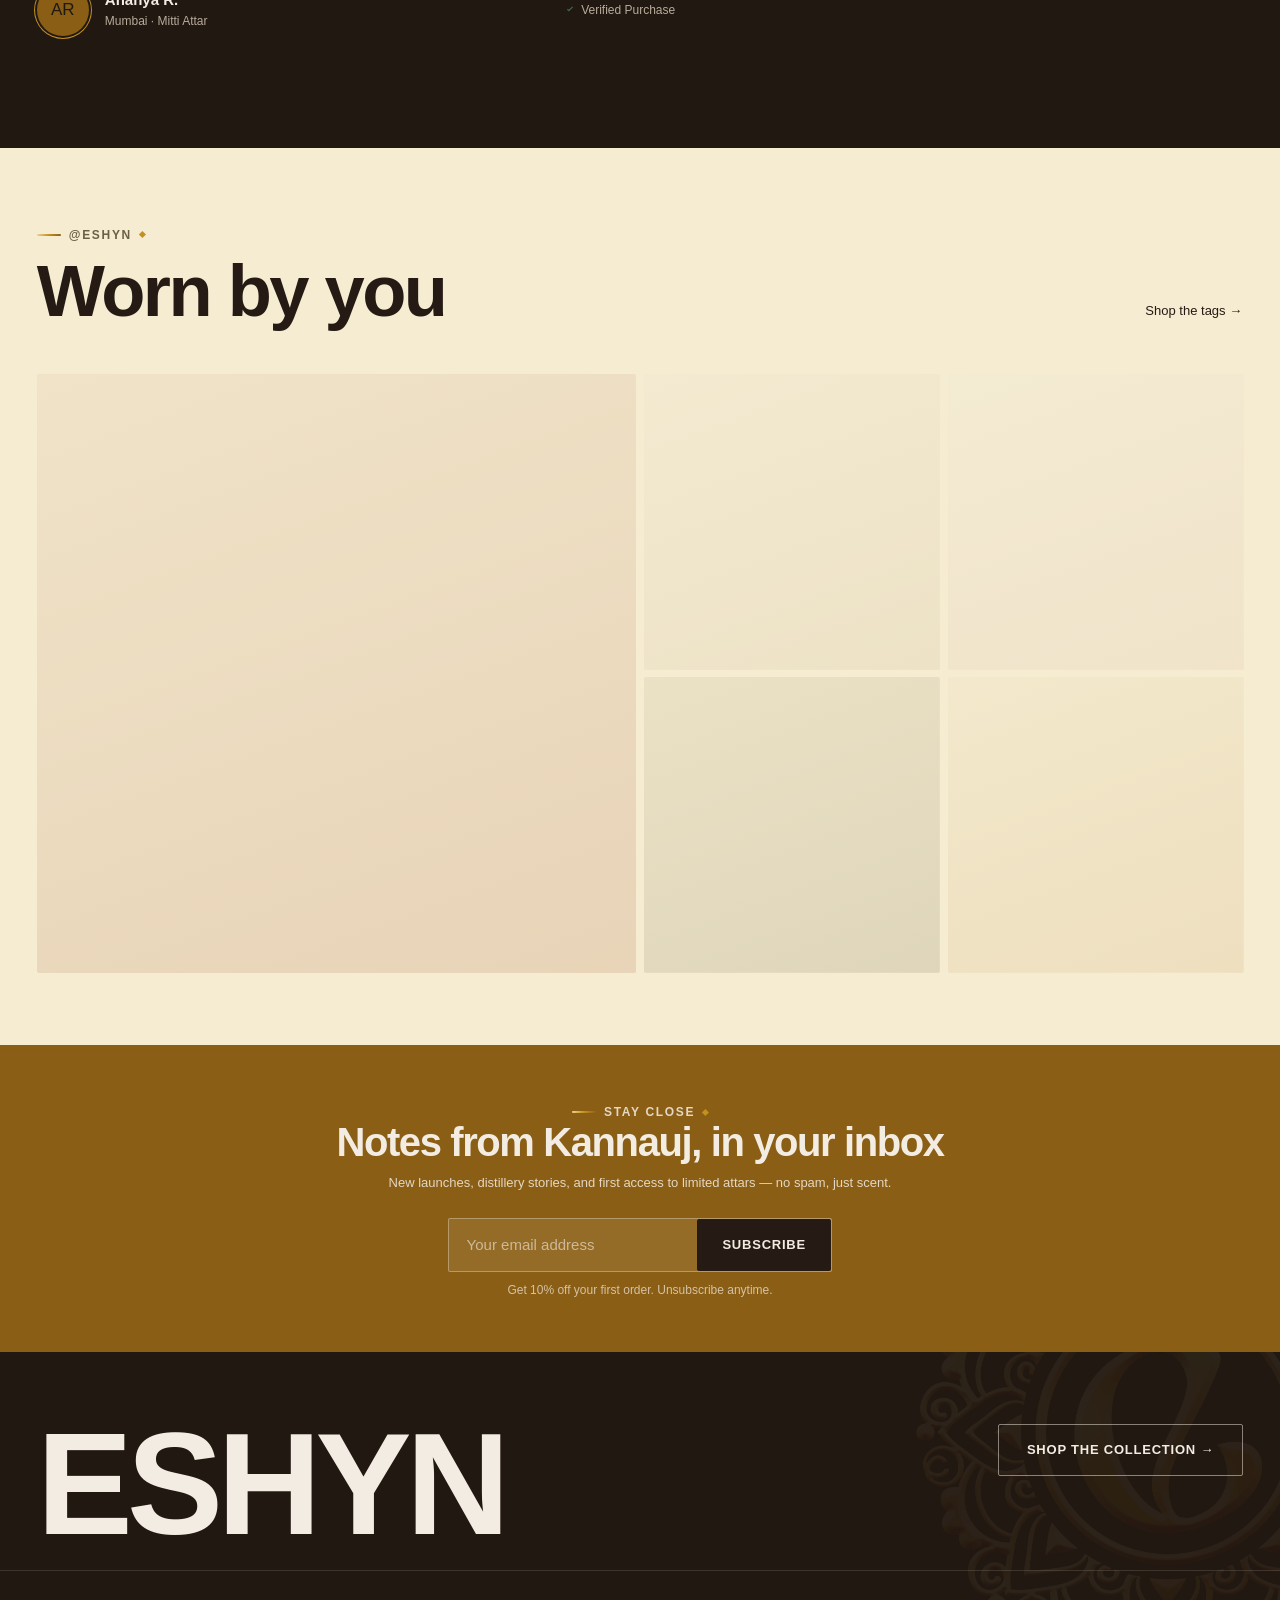
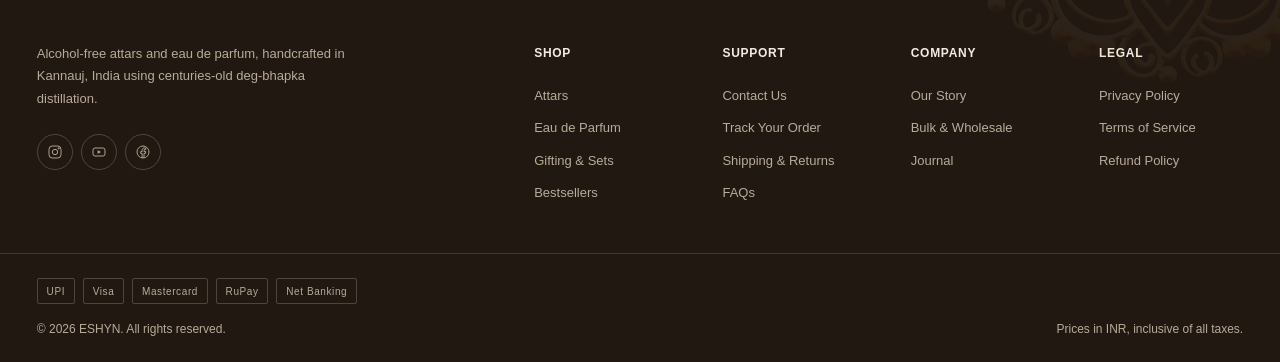
==== commit bad63d82: "Add product detail page - Add product.html: reads ?handle= and renders the product via the   shared " ====
--- a/theme/index.html
+++ b/theme/index.html
@@ -97,7 +97,7 @@
                   <a href="collection.html?handle=gifting">Gift Cards</a>
                   <a href="/pages/bulk-enquiry">For Bulk Enquiry</a>
                 </div>
-                <a class="mega-menu__feature" href="/products/mitti-attar">
+                <a class="mega-menu__feature" href="product.html?handle=mitti-attar">
                   <span class="mega-menu__feature-media"><div class="ph ph--terracotta" role="img" aria-label="Mitti Attar bottle"><span class="ph__icon"><img src="assets/images/icon-bottle.svg" alt="" aria-hidden="true"></span></div></span>
                   <span class="badge badge--bestseller">Bestseller</span>
                   <span class="mega-menu__feature-name">Mitti Attar</span>
--- a/theme/assets/css/sections.css
+++ b/theme/assets/css/sections.css
@@ -70,6 +70,63 @@
   font-weight: 600;
 }
 .collection-toolbar__meta .filter-select select:focus { outline: none; }
+
+/* ---- Breadcrumb (shared with the collection page's own crumb style) ---- */
+.breadcrumb {
+  display: flex;
+  align-items: center;
+  gap: 0.5rem;
+  font-size: var(--fs-xs);
+  font-weight: 600;
+  letter-spacing: var(--ls-wide);
+  text-transform: uppercase;
+  color: var(--color-text-muted);
+  margin-bottom: var(--space-lg);
+}
+.breadcrumb a:hover { color: var(--color-primary); }
+
+/* ---- Product page ---- */
+/* minmax(0, 1fr), not a bare 1fr — see the identical fix on
+   .testimonial-spotlight. A bare 1fr track won't shrink below its
+   content's natural width, and the trust-strip row's nowrap items are
+   wide enough to blow the column out past the viewport on narrow phones. */
+.product-hero { display: grid; grid-template-columns: minmax(0, 1fr); gap: var(--space-xl); }
+.product-gallery__main { aspect-ratio: 4 / 5; border-radius: var(--radius-md); overflow: hidden; }
+.product-gallery__thumbs { display: flex; gap: 0.6rem; margin-top: var(--space-sm); }
+.product-gallery__thumb {
+  width: 4rem; height: 5rem;
+  border-radius: var(--radius-sm);
+  overflow: hidden;
+  border: 1px solid var(--color-border);
+  flex-shrink: 0;
+  cursor: pointer;
+  opacity: 0.6;
+  transition: opacity var(--duration-fast), border-color var(--duration-fast);
+}
+.product-gallery__thumb:hover { opacity: 0.85; }
+.product-gallery__thumb.is-active { opacity: 1; border-color: var(--color-text); }
+
+.product-info__vendor { font-size: var(--fs-xs); font-weight: 600; letter-spacing: var(--ls-wide); text-transform: uppercase; color: var(--color-text-muted); }
+.product-info h1 { margin-top: 0.3rem; font-size: var(--fs-2xl); }
+.product-info .rating { margin-top: var(--space-sm); }
+.product-info__badges { display: flex; gap: 0.4rem; margin-top: var(--space-sm); }
+.product-info .price { margin-top: var(--space-md); font-family: var(--font-display); font-size: var(--fs-xl); }
+.product-info .price .price-compare { font-size: var(--fs-md); margin-left: var(--space-sm); }
+.product-info__desc { margin-top: var(--space-md); color: var(--color-text-secondary); }
+.product-info__options { margin-top: var(--space-lg); }
+.product-info__actions { display: flex; gap: var(--space-md); align-items: center; margin-top: var(--space-lg); }
+.product-info__actions .qty-stepper { flex-shrink: 0; }
+.product-info__actions .btn { flex: 1; }
+/* Unlike .product-card__wishlist (absolutely positioned to float in a
+   card's corner), this sits inline in a flex row next to Add to Cart. */
+.product-info__wishlist { border: 1px solid var(--color-border); flex-shrink: 0; }
+.product-info__wishlist svg { width: 1.1rem; height: 1.1rem; stroke: currentColor; fill: none; transition: fill var(--duration-fast), stroke var(--duration-fast); }
+.product-info__wishlist.is-active svg { fill: var(--color-primary); stroke: var(--color-primary); }
+.product-info .stock-message { margin-top: var(--space-sm); }
+.product-info .trust-strip { margin-top: var(--space-xl); border-top: 1px solid var(--color-border); }
+.product-info .trust-strip__row { justify-content: flex-start; padding-inline: 0; }
+
+.product-accordions { max-width: 44rem; margin-top: var(--space-2xl); }
 
 /* ---- Announcement bar ---- */
 .announcement-bar {
--- a/theme/assets/css/responsive.css
+++ b/theme/assets/css/responsive.css
@@ -31,6 +31,7 @@
   .hero { min-height: 88vh; }
   .footer__legal { flex-direction: row; }
   .cart-drawer { width: min(26rem, 60vw); }
+  .product-hero { grid-template-columns: minmax(0, 1fr) minmax(0, 1fr); gap: var(--space-3xl); align-items: start; }
 }
 
 /* ---- ≥1024px : desktop ---- */
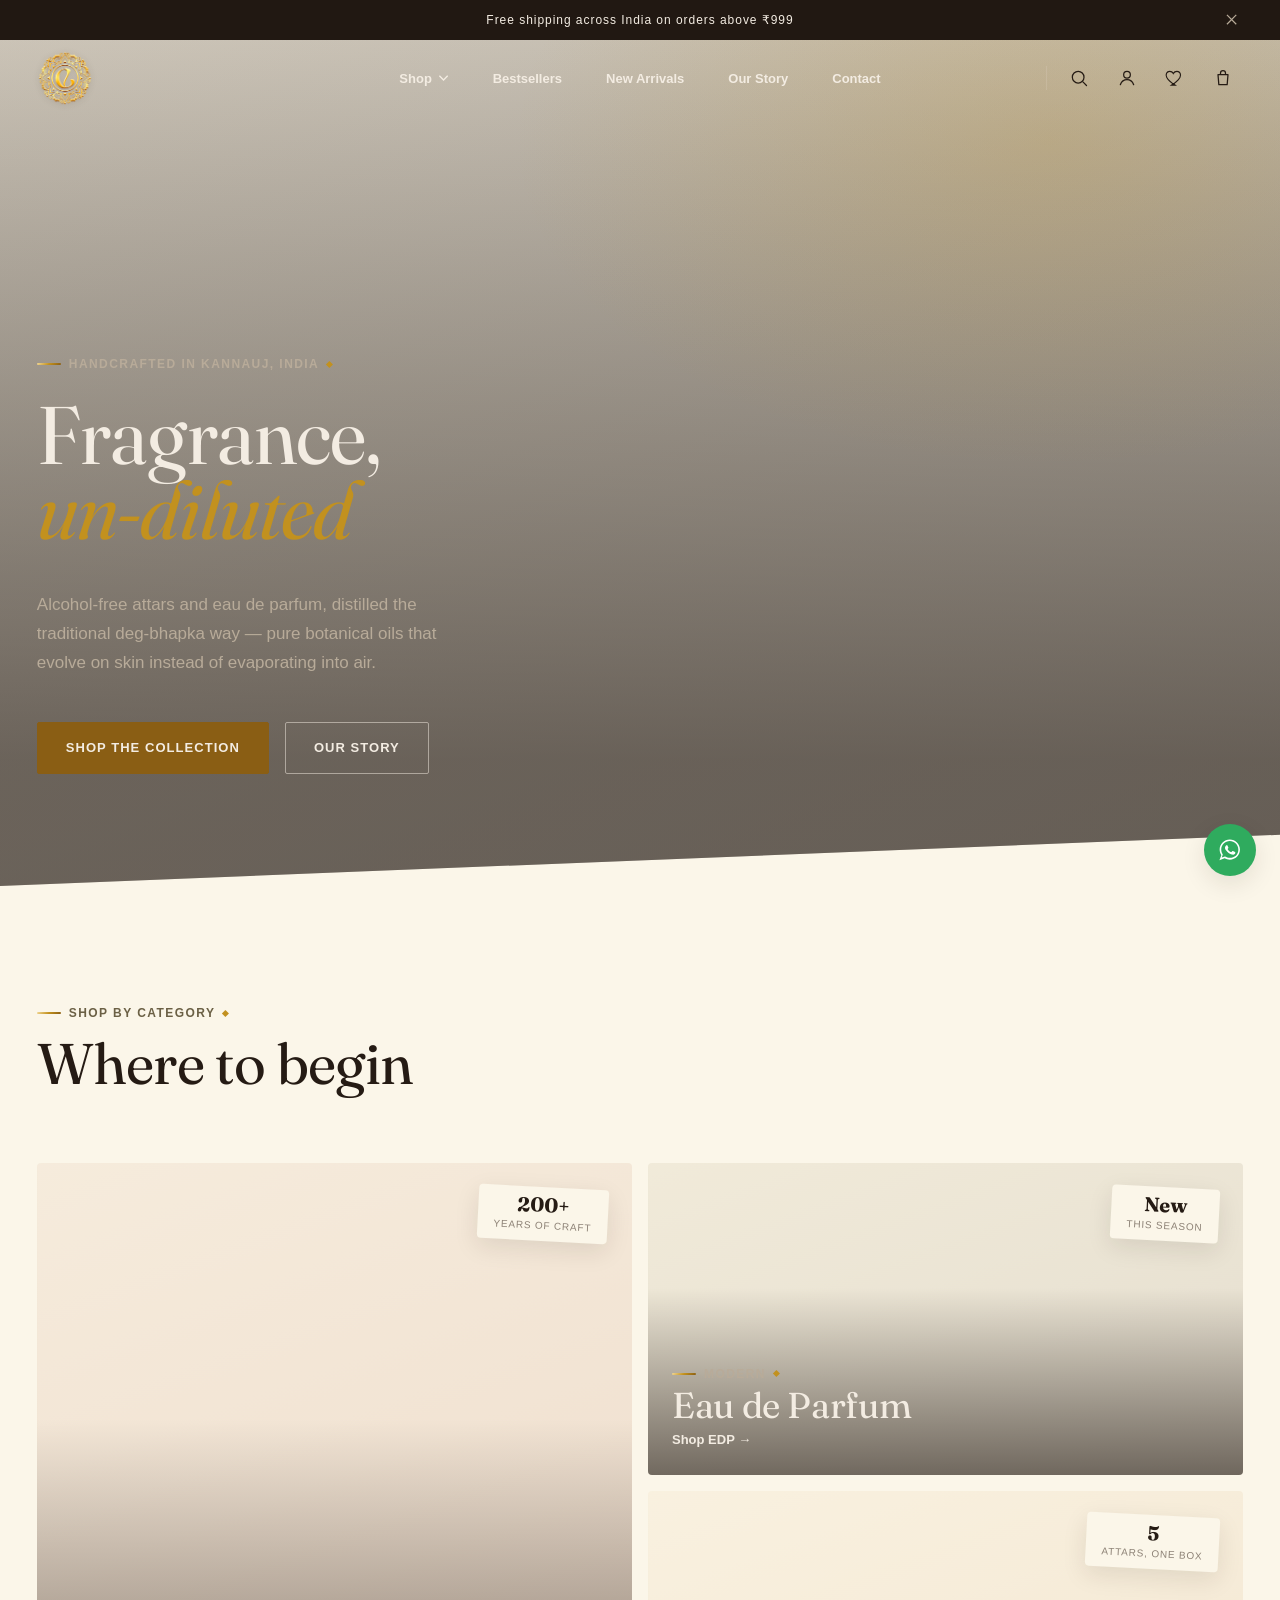
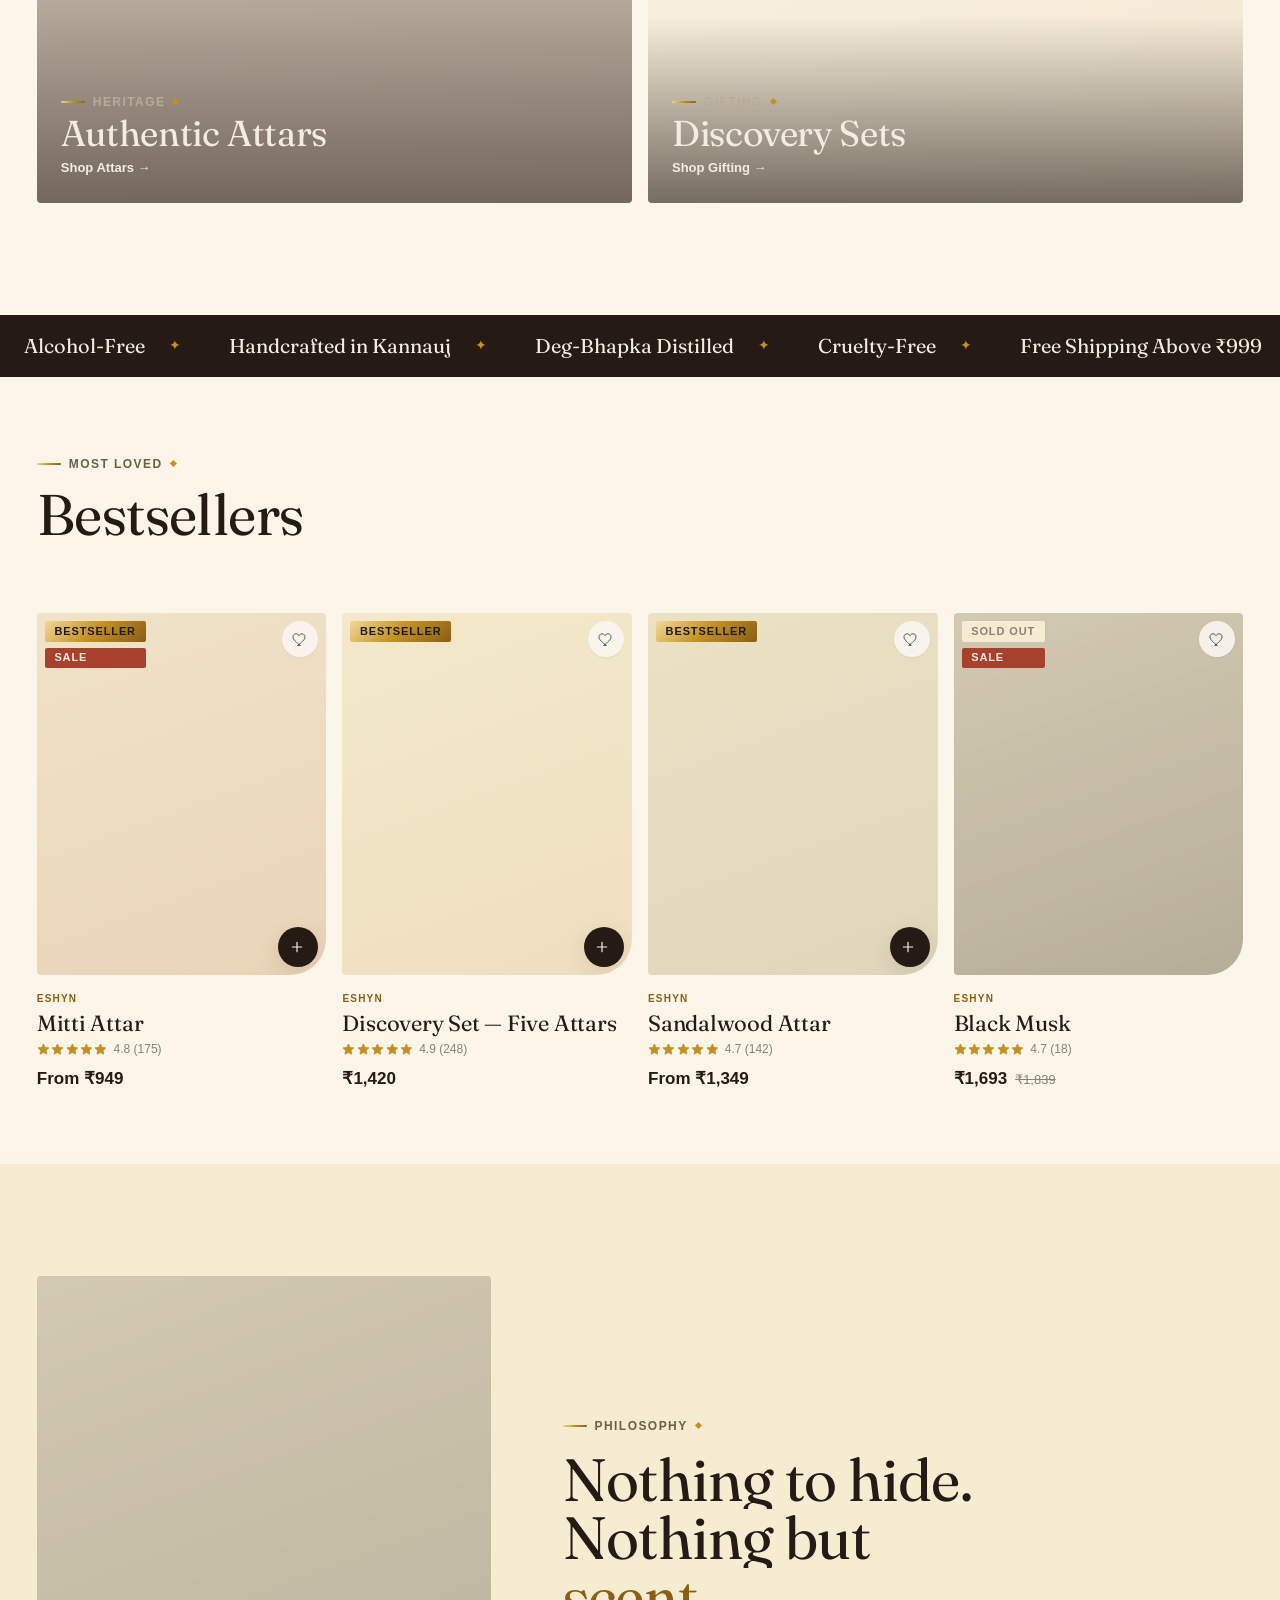
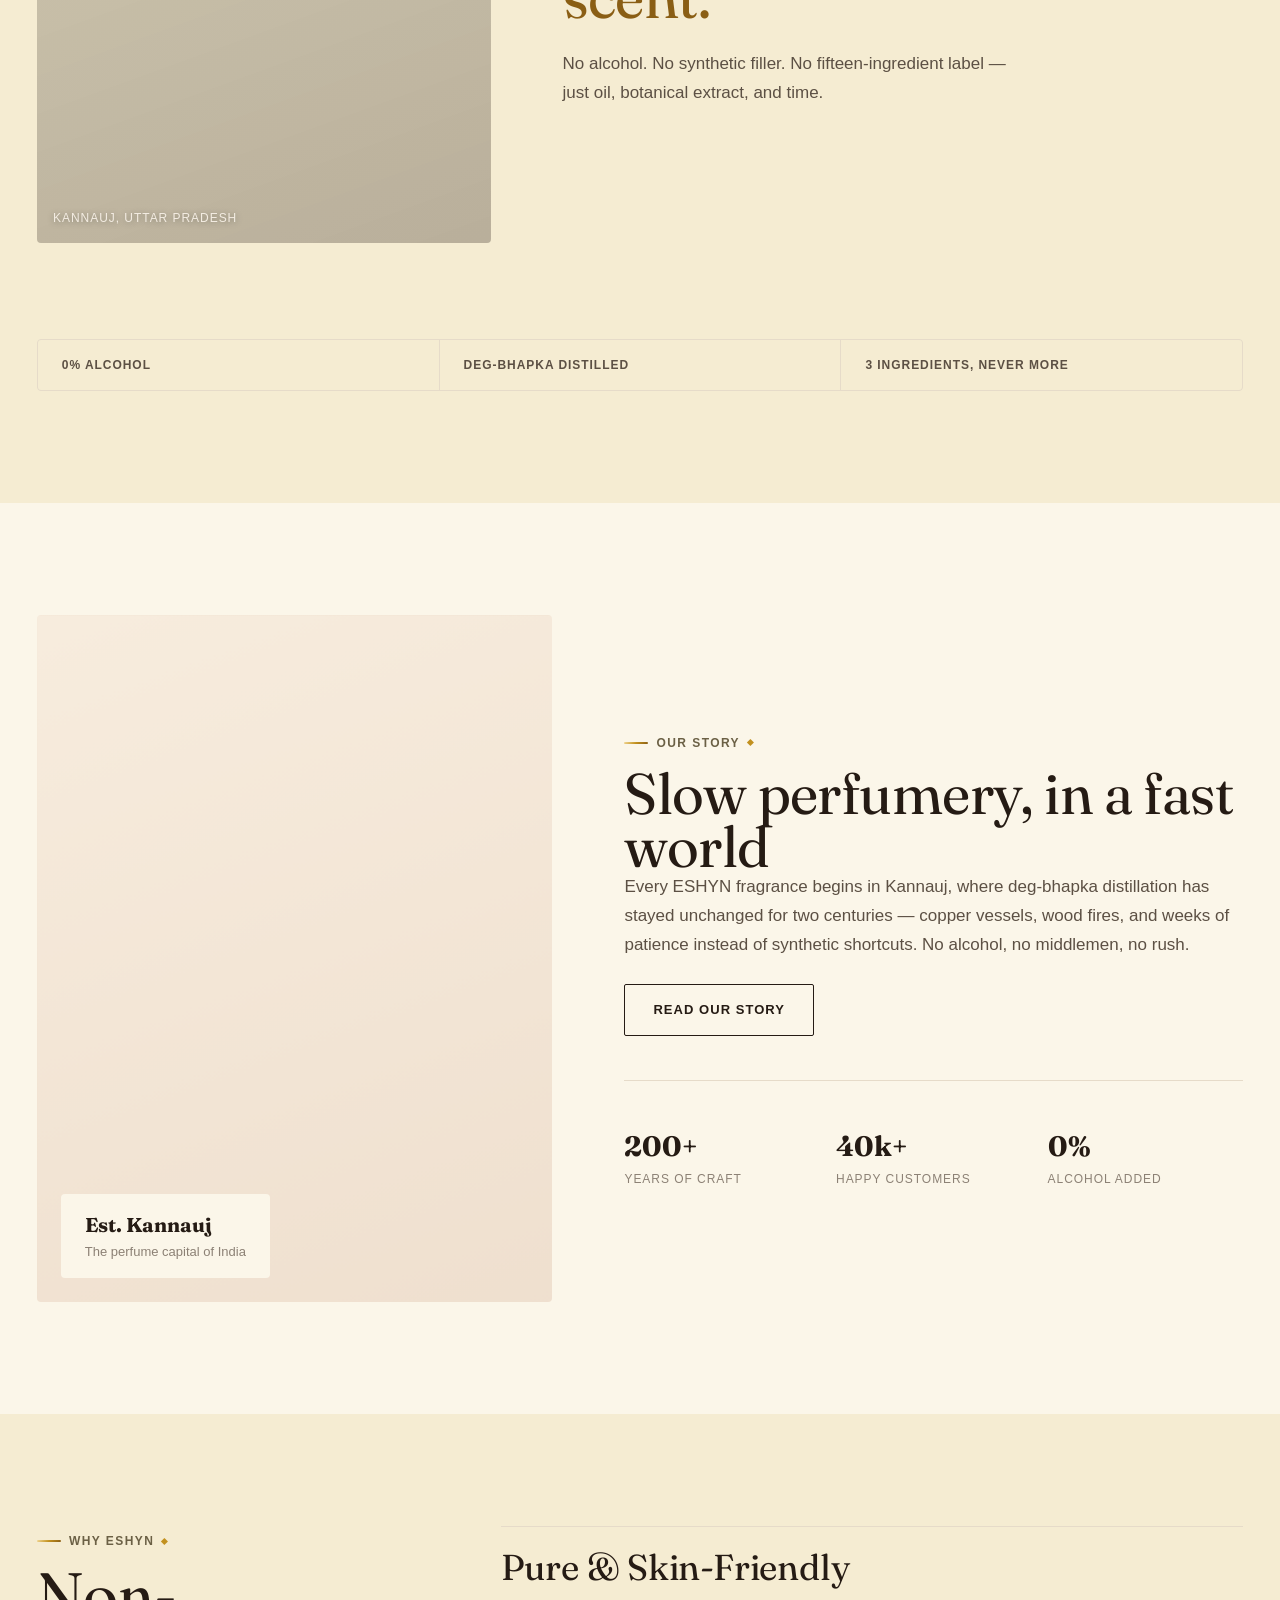
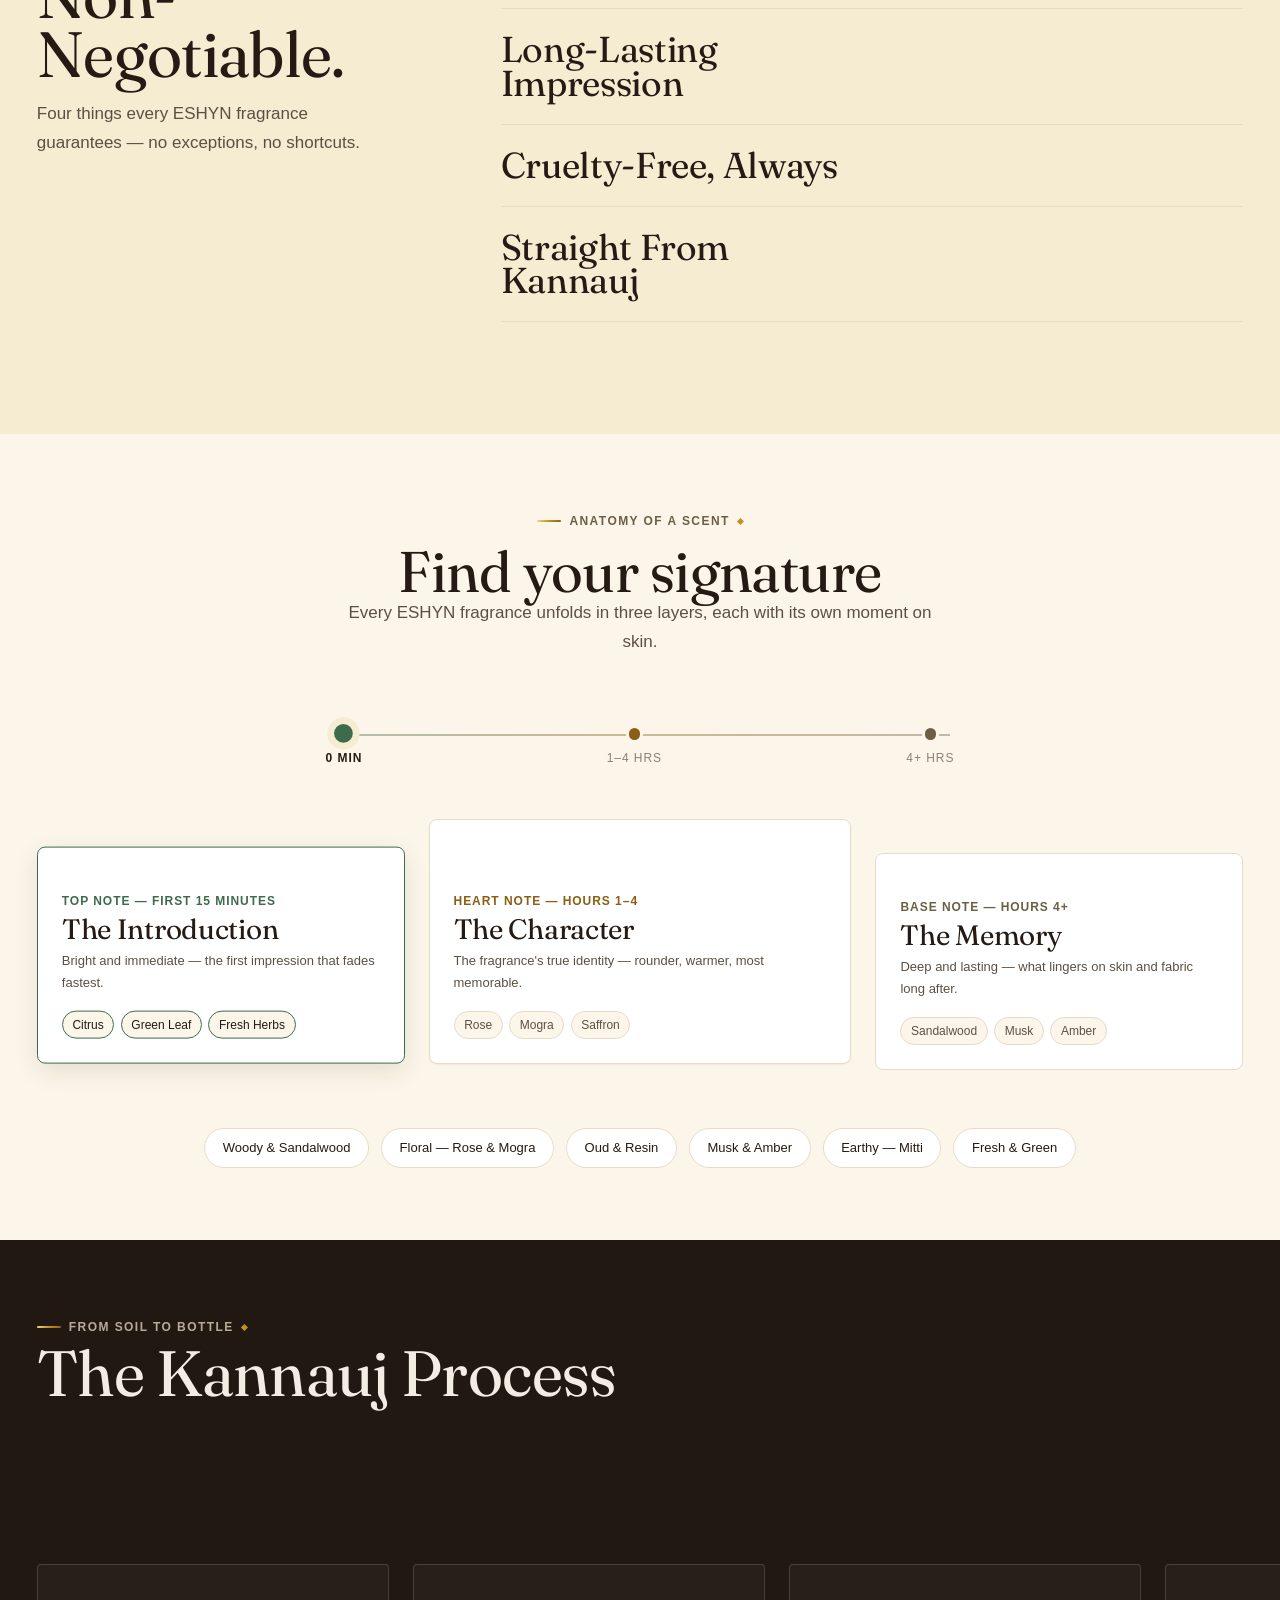
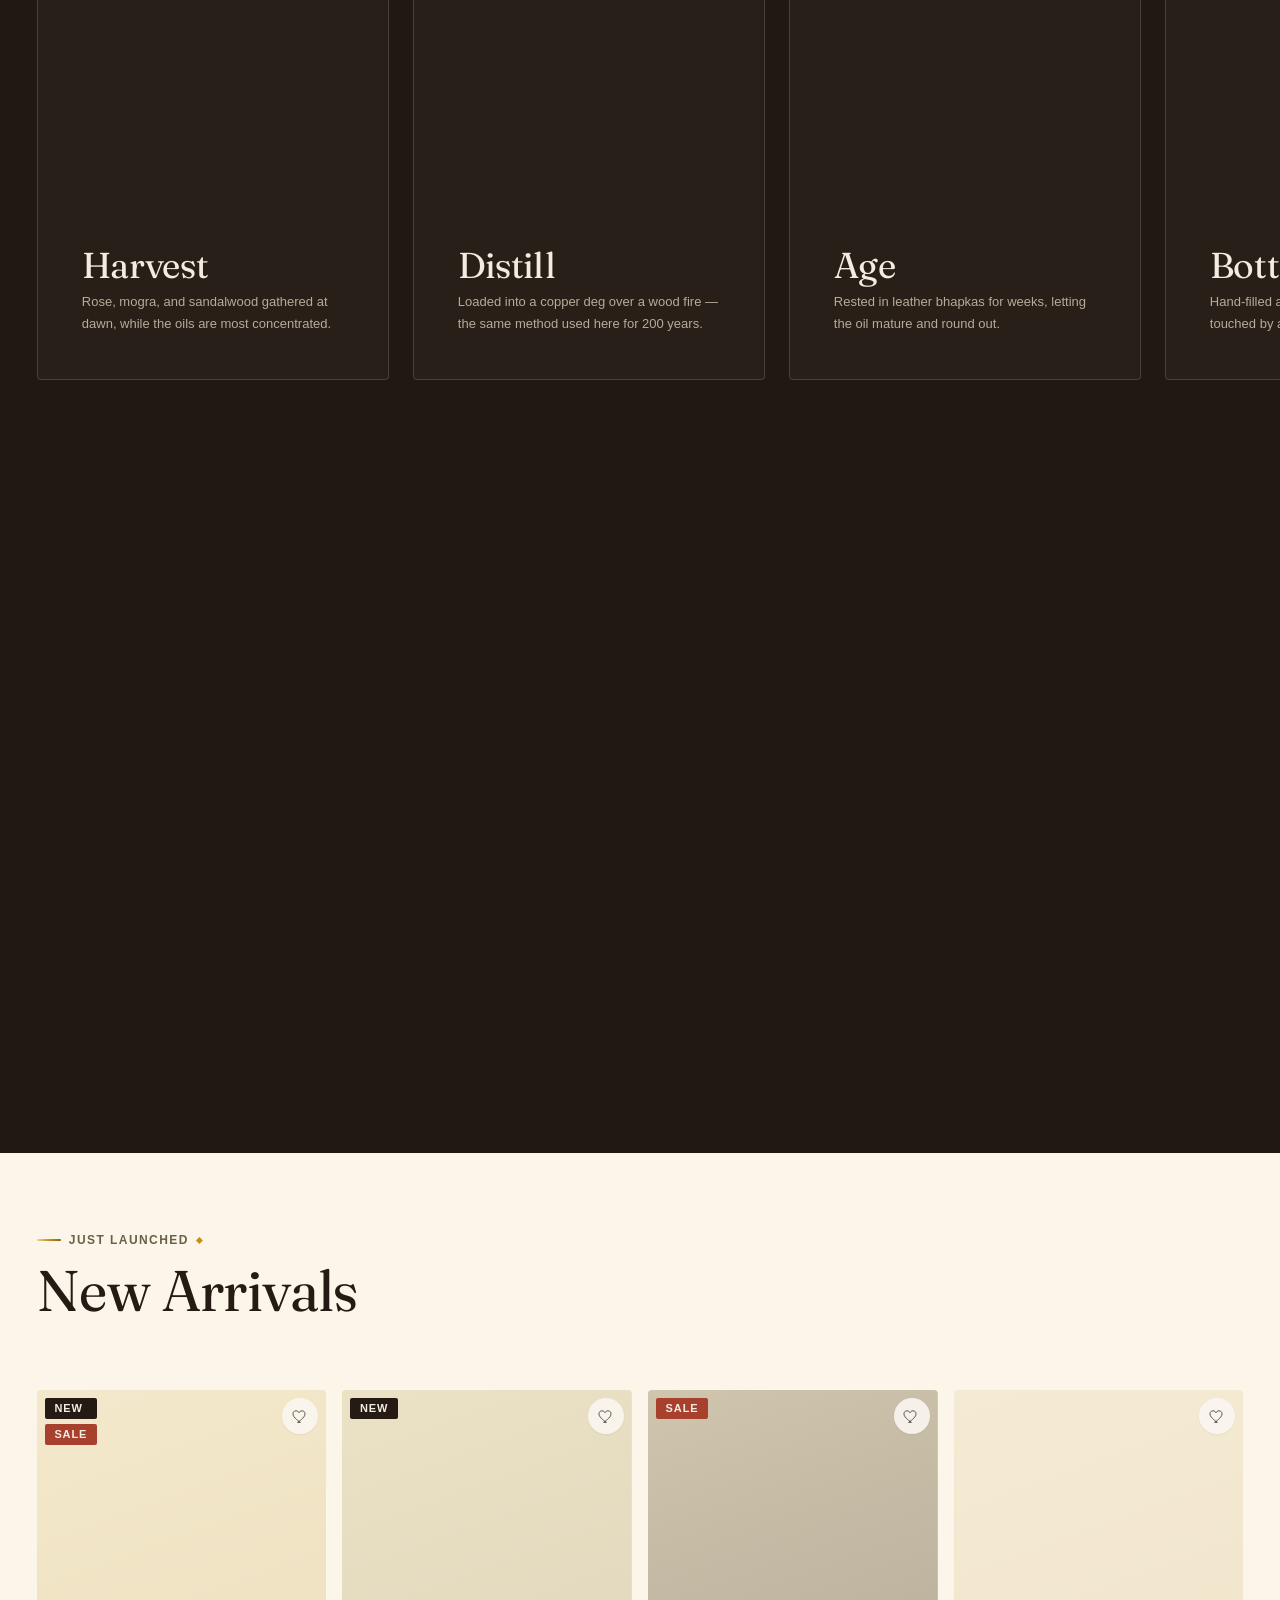
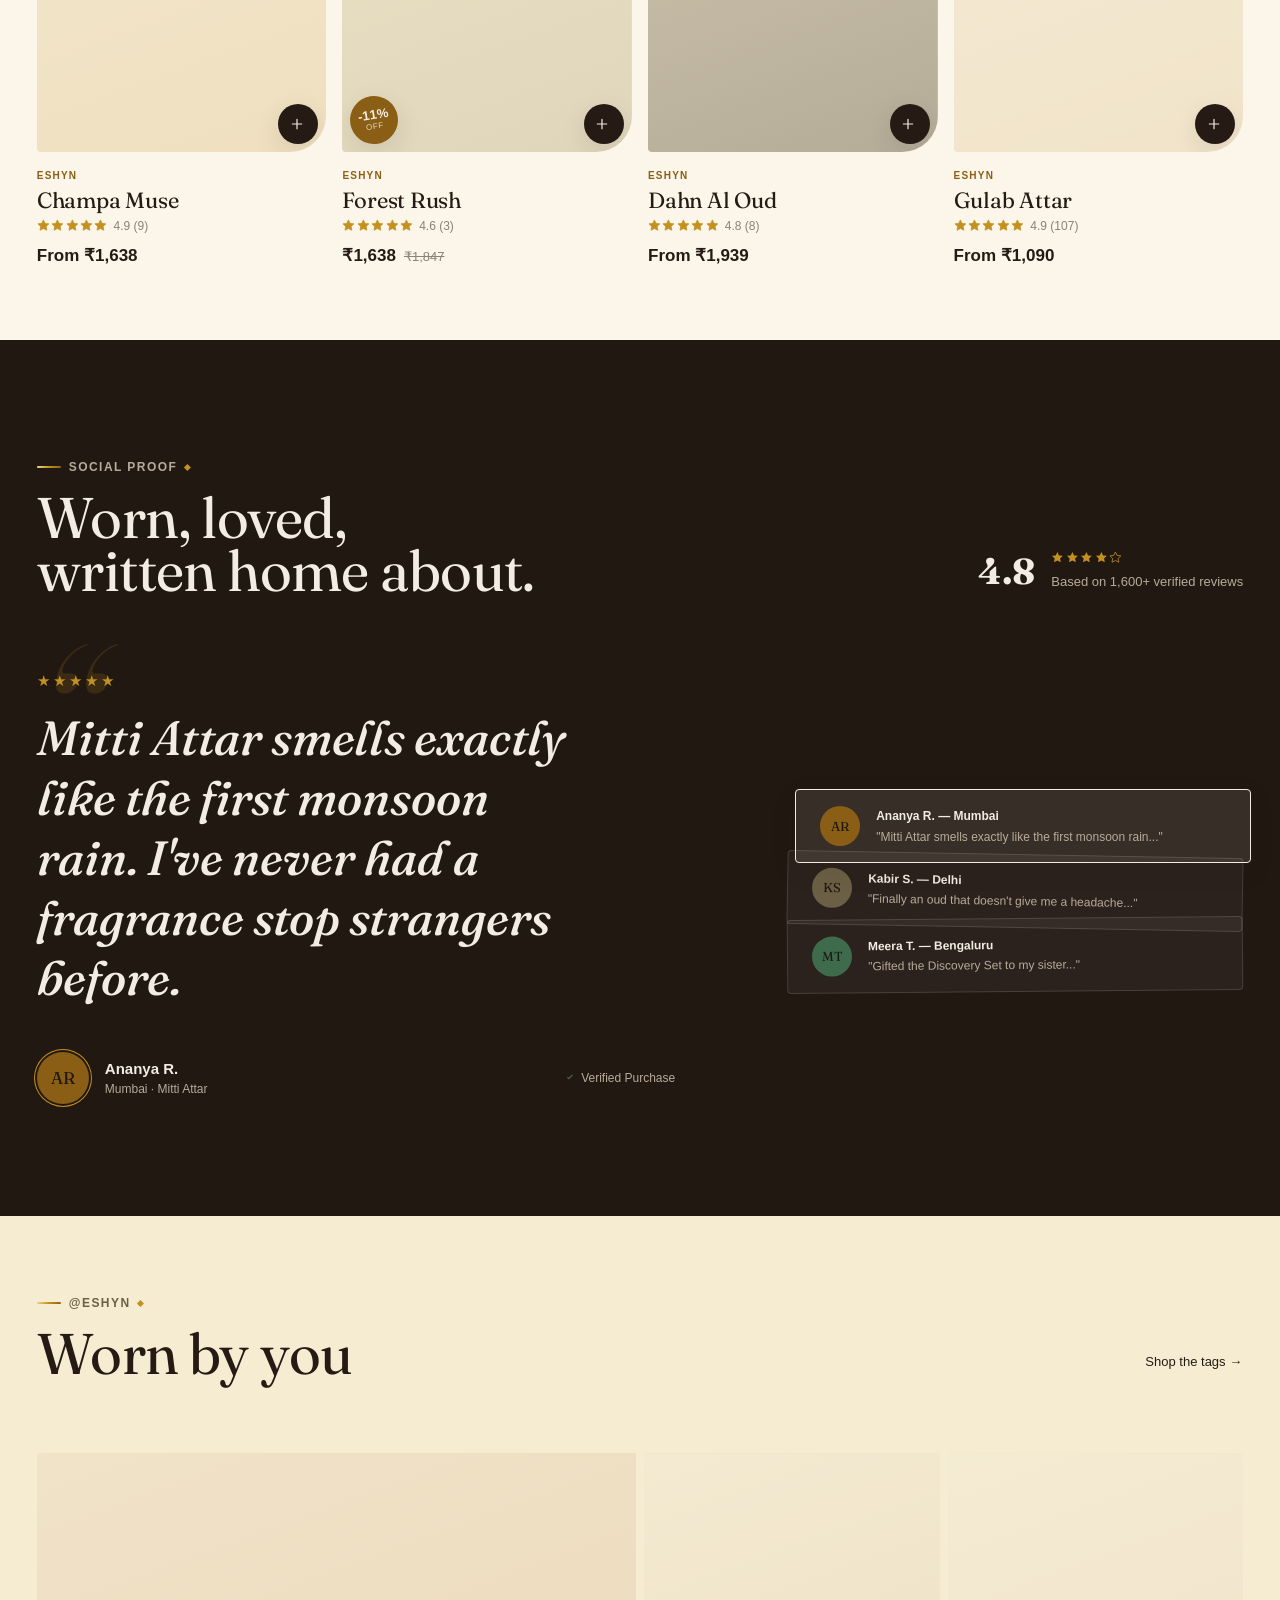
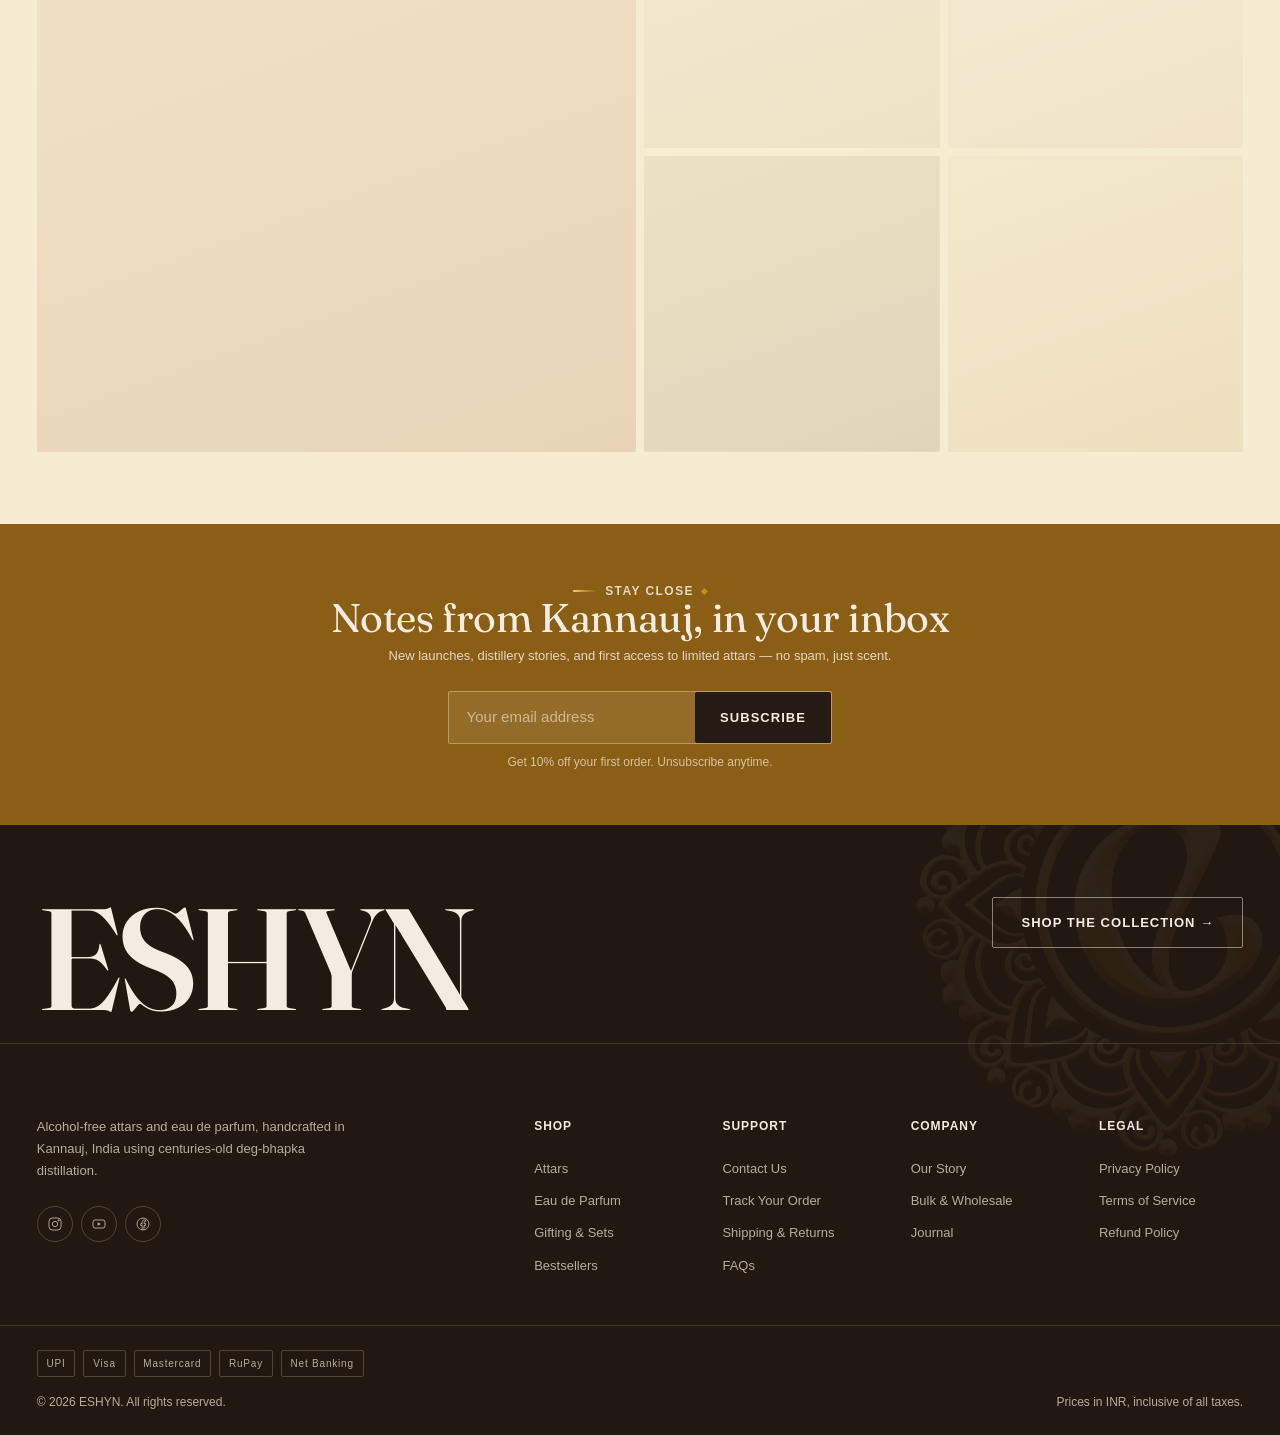
==== commit cb3d6304: "Rework typography system and strip decorative motion effects Typography: replaces the display/body p" ====
--- a/theme/index.html
+++ b/theme/index.html
@@ -18,11 +18,11 @@
 <link rel="apple-touch-icon" href="assets/images/LOGO.png">
 <meta name="theme-color" content="#211812">
 
-<link rel="preconnect" href="https://api.fontshare.com" crossorigin>
-<link rel="stylesheet" href="https://api.fontshare.com/v2/css?f[]=clash-display@400,500,600,700&f[]=general-sans@400,500,600,700&display=swap">
 <link rel="preconnect" href="https://fonts.googleapis.com">
 <link rel="preconnect" href="https://fonts.gstatic.com" crossorigin>
-<link rel="stylesheet" href="https://fonts.googleapis.com/css2?family=Cormorant+Garamond:ital,wght@0,500;0,600;1,500;1,600&display=swap">
+<link rel="preconnect" href="https://api.fontshare.com" crossorigin>
+<link rel="stylesheet" href="https://api.fontshare.com/v2/css?f[]=switzer@400,500,600,700&display=swap">
+<link rel="stylesheet" href="https://fonts.googleapis.com/css2?family=Fraunces:ital,opsz,wght@0,9..144,300..600;1,9..144,300..600&display=swap">
 
 <link rel="stylesheet" href="assets/css/variables.css">
 <link rel="stylesheet" href="assets/css/reset.css">
@@ -239,29 +239,29 @@
         </div>
       </div>
       <div class="discovery-grid">
-        <a class="discovery-card" href="collection.html?handle=attars" data-reveal data-tilt>
+        <a class="discovery-card" href="collection.html?handle=attars" data-reveal>
           <div class="ph ph--terracotta" role="img" aria-label="Authentic Indian attars in glass vials"><span class="ph__icon"><img src="assets/images/icon-bottle.svg" alt="" aria-hidden="true"></span></div>
           <span class="discovery-card__float"><strong>200+</strong><span>Years of Craft</span></span>
           <span class="discovery-card__text">
-            <span class="eyebrow">01 — Heritage</span>
+            <span class="eyebrow">Heritage</span>
             <h3 class="h3">Authentic Attars</h3>
             <span class="discovery-card__link">Shop Attars →</span>
           </span>
         </a>
-        <a class="discovery-card" href="collection.html?handle=eau-de-parfum" data-reveal data-tilt>
+        <a class="discovery-card" href="collection.html?handle=eau-de-parfum" data-reveal>
           <div class="ph ph--olive" role="img" aria-label="ESHYN eau de parfum bottle"><span class="ph__icon"><img src="assets/images/icon-bottle.svg" alt="" aria-hidden="true"></span></div>
           <span class="discovery-card__float"><strong>New</strong><span>This Season</span></span>
           <span class="discovery-card__text">
-            <span class="eyebrow">02 — Modern</span>
+            <span class="eyebrow">Modern</span>
             <h3 class="h3">Eau de Parfum</h3>
             <span class="discovery-card__link">Shop EDP →</span>
           </span>
         </a>
-        <a class="discovery-card" href="collection.html?handle=gifting" data-reveal data-tilt>
+        <a class="discovery-card" href="collection.html?handle=gifting" data-reveal>
           <div class="ph ph--gold" role="img" aria-label="ESHYN discovery gift set"><span class="ph__icon"><img src="assets/images/icon-gift.svg" alt="" aria-hidden="true"></span></div>
           <span class="discovery-card__float"><strong>5</strong><span>Attars, One Box</span></span>
           <span class="discovery-card__text">
-            <span class="eyebrow">03 — Gifting</span>
+            <span class="eyebrow">Gifting</span>
             <h3 class="h3">Discovery Sets</h3>
             <span class="discovery-card__link">Shop Gifting →</span>
           </span>
@@ -287,8 +287,7 @@
   </div>
 
   <!-- ---- Bestsellers ---- -->
-  <section class="section section--tight" style="position:relative; overflow:hidden;">
-    <span class="section-numeral" style="top:-2rem; right:2%;" aria-hidden="true">01</span>
+  <section class="section section--tight">
     <div class="container">
       <div class="section-head" data-reveal>
         <div class="section-head__text">
@@ -305,11 +304,10 @@
   </section>
 
   <!-- ---- Statement (editorial philosophy spread) ---- -->
-  <section class="statement section section--alt" style="position:relative; overflow:hidden;">
-    <span class="section-numeral" style="top:-2rem; right:3%;" aria-hidden="true">04</span>
+  <section class="statement section section--alt">
     <div class="container">
       <div class="statement__grid">
-        <figure class="statement__media shine" data-parallax data-tilt data-reveal>
+        <figure class="statement__media" data-reveal>
           <div class="ph ph--ink" role="img" aria-label="ESHYN attar oil catching warm light"><span class="ph__icon"><img src="assets/images/icon-bottle.svg" alt="" aria-hidden="true"></span></div>
           <figcaption class="statement__media-caption">Kannauj, Uttar Pradesh</figcaption>
         </figure>
@@ -324,15 +322,12 @@
         </div>
         <div class="statement__facts" data-reveal>
           <div class="statement__fact">
-            <span class="statement__fact-index">01</span>
             <span class="statement__fact-label">0% Alcohol</span>
           </div>
           <div class="statement__fact">
-            <span class="statement__fact-index">02</span>
             <span class="statement__fact-label">Deg-Bhapka Distilled</span>
           </div>
           <div class="statement__fact">
-            <span class="statement__fact-index">03</span>
             <span class="statement__fact-label">3 Ingredients, Never More</span>
           </div>
         </div>
@@ -371,29 +366,24 @@
     <div class="container">
       <div class="values__layout">
         <div class="values__intro" data-reveal>
-          <span class="section-numeral" aria-hidden="true">03</span>
           <span class="eyebrow">Why ESHYN</span>
           <h2>Non-<br>Negotiable.</h2>
           <p class="lede">Four things every ESHYN fragrance guarantees — no exceptions, no shortcuts.</p>
         </div>
         <div class="values-list" data-reveal>
           <div class="values-list__item">
-            <span class="values-list__index">01</span>
             <h3 class="values-list__title">Pure &amp; Skin-Friendly</h3>
             <p class="values-list__desc">Alcohol-free oils that never irritate, even on sensitive skin.</p>
           </div>
           <div class="values-list__item">
-            <span class="values-list__index">02</span>
             <h3 class="values-list__title">Long-Lasting Impression</h3>
             <p class="values-list__desc">Rich, concentrated oils that evolve on skin for hours, not minutes.</p>
           </div>
           <div class="values-list__item">
-            <span class="values-list__index">03</span>
             <h3 class="values-list__title">Cruelty-Free, Always</h3>
             <p class="values-list__desc">Vegan formulations, never tested on animals — no exceptions.</p>
           </div>
           <div class="values-list__item">
-            <span class="values-list__index">04</span>
             <h3 class="values-list__title">Straight From Kannauj</h3>
             <p class="values-list__desc">No importers, no distributors — sourced directly from source.</p>
           </div>
@@ -403,8 +393,8 @@
   </section>
 
   <!-- ---- Anatomy of a Scent ---- -->
-  <section class="section section--tight scent-anatomy" style="position:relative; overflow:hidden;">
-    <span class="section-numeral" style="top:-2rem; right:3%;" aria-hidden="true">02</span>
+  <section class="section section--tight scent-anatomy">
+
     <div class="container">
       <div class="section-head" data-reveal>
         <div class="section-head__text" style="max-width:none; text-align:center; margin-inline:auto">
@@ -433,21 +423,18 @@
 
       <div class="scent-grid" data-reveal data-scent-grid>
         <article class="scent-card scent-card--top is-active" data-scent-card="0">
-          <span class="scent-card__index" aria-hidden="true">01</span>
           <span class="scent-card__label">Top Note — First 15 Minutes</span>
           <h3 class="scent-card__name">The Introduction</h3>
           <p class="scent-card__desc">Bright and immediate — the first impression that fades fastest.</p>
           <div class="scent-card__notes"><span>Citrus</span><span>Green Leaf</span><span>Fresh Herbs</span></div>
         </article>
         <article class="scent-card scent-card--heart" data-scent-card="1">
-          <span class="scent-card__index" aria-hidden="true">02</span>
           <span class="scent-card__label">Heart Note — Hours 1–4</span>
           <h3 class="scent-card__name">The Character</h3>
           <p class="scent-card__desc">The fragrance's true identity — rounder, warmer, most memorable.</p>
           <div class="scent-card__notes"><span>Rose</span><span>Mogra</span><span>Saffron</span></div>
         </article>
         <article class="scent-card scent-card--base" data-scent-card="2">
-          <span class="scent-card__index" aria-hidden="true">03</span>
           <span class="scent-card__label">Base Note — Hours 4+</span>
           <h3 class="scent-card__name">The Memory</h3>
           <p class="scent-card__desc">Deep and lasting — what lingers on skin and fabric long after.</p>
@@ -470,32 +457,27 @@
   <section class="process" data-process>
     <div class="process__sticky">
       <div class="process__head container">
-        <span class="eyebrow" style="color:var(--color-text-on-dark-muted)">05 — From Soil to Bottle</span>
+        <span class="eyebrow" style="color:var(--color-text-on-dark-muted)">From Soil to Bottle</span>
         <h2 class="process__heading">The Kannauj Process</h2>
       </div>
       <div class="process__track" data-process-track>
         <article class="process__panel">
-          <span class="process__num">01</span>
           <h3>Harvest</h3>
           <p>Rose, mogra, and sandalwood gathered at dawn, while the oils are most concentrated.</p>
         </article>
         <article class="process__panel">
-          <span class="process__num">02</span>
           <h3>Distill</h3>
           <p>Loaded into a copper deg over a wood fire — the same method used here for 200 years.</p>
         </article>
         <article class="process__panel">
-          <span class="process__num">03</span>
           <h3>Age</h3>
           <p>Rested in leather bhapkas for weeks, letting the oil mature and round out.</p>
         </article>
         <article class="process__panel">
-          <span class="process__num">04</span>
           <h3>Bottle</h3>
           <p>Hand-filled and sealed in Kannauj, never touched by a machine.</p>
         </article>
         <article class="process__panel process__panel--cta">
-          <span class="process__num">05</span>
           <h3>Yours</h3>
           <p>Delivered to your door, ready to wear.</p>
           <a class="btn btn--accent btn--magnetic" href="collection.html?handle=all">Shop the Collection</a>
@@ -522,8 +504,7 @@
   </section>
 
   <!-- ---- Testimonials ---- -->
-  <section class="testimonials section" style="position:relative; overflow:hidden;">
-    <span class="section-numeral" style="top:-2rem; left:2%; opacity:0.05;" aria-hidden="true">06</span>
+  <section class="testimonials section">
     <div class="container">
       <div class="section-head" data-reveal>
         <div class="section-head__text">
@@ -594,8 +575,7 @@
   </section>
 
   <!-- ---- UGC gallery ---- -->
-  <section class="section section--tight section--alt" style="position:relative; overflow:hidden;">
-    <span class="section-numeral" style="bottom:-3rem; left:2%;" aria-hidden="true">04</span>
+  <section class="section section--tight section--alt">
     <div class="container">
       <div class="section-head" data-reveal>
         <div class="section-head__text">
@@ -605,11 +585,11 @@
         <a class="btn--ghost btn link-underline" href="https://instagram.com/eshyn">Shop the tags →</a>
       </div>
       <div class="ugc-grid" data-reveal>
-        <a class="ugc-grid__feature" href="https://instagram.com/eshyn" data-tilt><div class="ph ph--terracotta" role="img" aria-label="Customer photo wearing ESHYN attar"><span class="ph__icon"><img src="assets/images/icon-bottle.svg" alt="" aria-hidden="true"></span></div></a>
-        <a href="https://instagram.com/eshyn" data-tilt><div class="ph ph--sand" role="img" aria-label="Customer photo of ESHYN bottle on vanity"><span class="ph__icon"><img src="assets/images/icon-bottle.svg" alt="" aria-hidden="true"></span></div></a>
-        <a href="https://instagram.com/eshyn" data-tilt><div class="ph ph--blush" role="img" aria-label="Customer photo of ESHYN gift set unboxing"><span class="ph__icon"><img src="assets/images/icon-gift.svg" alt="" aria-hidden="true"></span></div></a>
-        <a href="https://instagram.com/eshyn" data-tilt><div class="ph ph--olive" role="img" aria-label="Customer photo applying ESHYN attar"><span class="ph__icon"><img src="assets/images/icon-bottle.svg" alt="" aria-hidden="true"></span></div></a>
-        <a href="https://instagram.com/eshyn" data-tilt><div class="ph ph--gold" role="img" aria-label="Customer photo of ESHYN discovery set"><span class="ph__icon"><img src="assets/images/icon-gift.svg" alt="" aria-hidden="true"></span></div></a>
+        <a class="ugc-grid__feature" href="https://instagram.com/eshyn"><div class="ph ph--terracotta" role="img" aria-label="Customer photo wearing ESHYN attar"><span class="ph__icon"><img src="assets/images/icon-bottle.svg" alt="" aria-hidden="true"></span></div></a>
+        <a href="https://instagram.com/eshyn"><div class="ph ph--sand" role="img" aria-label="Customer photo of ESHYN bottle on vanity"><span class="ph__icon"><img src="assets/images/icon-bottle.svg" alt="" aria-hidden="true"></span></div></a>
+        <a href="https://instagram.com/eshyn"><div class="ph ph--blush" role="img" aria-label="Customer photo of ESHYN gift set unboxing"><span class="ph__icon"><img src="assets/images/icon-gift.svg" alt="" aria-hidden="true"></span></div></a>
+        <a href="https://instagram.com/eshyn"><div class="ph ph--olive" role="img" aria-label="Customer photo applying ESHYN attar"><span class="ph__icon"><img src="assets/images/icon-bottle.svg" alt="" aria-hidden="true"></span></div></a>
+        <a href="https://instagram.com/eshyn"><div class="ph ph--gold" role="img" aria-label="Customer photo of ESHYN discovery set"><span class="ph__icon"><img src="assets/images/icon-gift.svg" alt="" aria-hidden="true"></span></div></a>
       </div>
     </div>
   </section>
--- a/theme/assets/css/variables.css
+++ b/theme/assets/css/variables.css
@@ -48,13 +48,21 @@
   --color-error: #a8402e;
   --color-sale: #a8402e;
 
-  /* ---- Typography ---- */
-  --font-display: 'Clash Display', -apple-system, BlinkMacSystemFont, 'Segoe UI', sans-serif;
-  --font-body: 'General Sans', -apple-system, BlinkMacSystemFont, 'Segoe UI', sans-serif;
-  /* Elegant serif echo of the logo's flourished script monogram — used
-     sparingly for brand moments (quotes, ornamental kickers), never for
-     body copy or UI text, so legibility never suffers. */
-  --font-accent: 'Cormorant Garamond', 'Times New Roman', serif;
+  /* ---- Typography ----
+     Editorial niche-fragrance system: Eiko (Fraunces stands in until
+     licensed Eiko files are supplied — same token, drop-in swap later)
+     carries every brand/display moment (headlines, fragrance names,
+     storytelling) with real artistic character rather than a generic
+     luxury serif. Söhne (Switzer stands in the same way) carries every
+     UI/functional moment (nav, body, prices, forms) with clean, precise
+     Swiss-grotesque structure. The two are never mixed within one text
+     element — that contrast is the hierarchy. */
+  --font-display: 'Fraunces', 'Times New Roman', serif;
+  --font-body: 'Switzer', -apple-system, BlinkMacSystemFont, 'Segoe UI', sans-serif;
+  /* Same family as --font-display, reserved for italic editorial emphasis
+     (pull-quotes, ornamental kickers, selected emphasis words) rather
+     than upright headings. */
+  --font-accent: 'Fraunces', 'Times New Roman', serif;
 
   --fs-xs: 0.75rem;
   --fs-sm: 0.8125rem;
@@ -62,10 +70,15 @@
   --fs-md: 1.0625rem;
   --fs-lg: 1.25rem;
   --fs-xl: 1.75rem;
-  --fs-2xl: clamp(2.25rem, 1.75rem + 2.2vw, 3.5rem);
-  --fs-3xl: clamp(2.6rem, 1.8rem + 3.4vw, 4.7rem);
-  --fs-4xl: clamp(3rem, 1.7rem + 6vw, 7.2rem);
+  /* Product names — 28–36px, scales between mobile and desktop. */
+  --fs-2xl: clamp(1.75rem, 1.46rem + 1.3vw, 2.25rem);
+  /* Section headings — 40–60px, i.e. within the 52–64 desktop range. */
+  --fs-3xl: clamp(2.5rem, 2.06rem + 1.9vw, 3.75rem);
+  /* Hero headlines — 44–88px. */
+  --fs-4xl: clamp(2.75rem, 1.78rem + 4.15vw, 5.5rem);
 
+  /* Tight, near-1 line-height for large Eiko/Fraunces headline type. */
+  --lh-display: 0.92;
   --lh-tight: 1.08;
   --lh-snug: 1.25;
   --lh-normal: 1.5;
@@ -73,8 +86,8 @@
 
   --ls-tight: -0.02em;
   --ls-normal: 0;
-  --ls-wide: 0.06em;
-  --ls-wider: 0.14em;
+  --ls-wide: 0.08em;
+  --ls-wider: 0.12em;
 
   /* ---- Spacing scale ---- */
   --space-xs: 0.25rem;
--- a/theme/assets/css/typography.css
+++ b/theme/assets/css/typography.css
@@ -1,7 +1,10 @@
 /* ==========================================================================
    ESHYN — Typography
-   Display: Clash Display (bold geometric grotesque, big personality)
-   Body:    General Sans (clean grotesque, wired for numerals/UI)
+   Display: Eiko / Fraunces stand-in (editorial serif with real artistic
+            character — headlines, fragrance names, brand storytelling;
+            weight 400 by default, italic reserved for selected emphasis)
+   Body:    Söhne / Switzer stand-in (nav, body copy, prices, forms,
+            metadata, buttons — clean, precise Swiss-grotesque structure)
    ========================================================================== */
 
 body {
@@ -11,34 +14,19 @@
   color: var(--color-text);
 }
 
-h1, h2, h3, h4,
-.h1, .h2, .h3, .h4 {
+h1, h2, h3,
+.h1, .h2, .h3 {
   font-family: var(--font-display);
-  font-weight: 600;
-  line-height: var(--lh-tight);
-  letter-spacing: -0.03em;
+  font-weight: 400;
+  line-height: var(--lh-display);
+  letter-spacing: -0.01em;
   color: var(--color-text);
 }
 
-h1, .h1 { font-size: var(--fs-4xl); letter-spacing: -0.04em; }
-h2, .h2 { font-size: var(--fs-3xl); letter-spacing: -0.035em; }
+h1, .h1 { font-size: var(--fs-4xl); }
+h2, .h2 { font-size: var(--fs-3xl); }
 h3, .h3 { font-size: var(--fs-2xl); }
-h4, .h4 { font-size: var(--fs-xl); font-family: var(--font-body); font-weight: 600; letter-spacing: var(--ls-normal); }
-
-/* Oversized watermark numerals used behind a few section headers */
-.section-numeral {
-  position: absolute;
-  font-family: var(--font-display);
-  font-weight: 600;
-  font-size: clamp(8rem, 6rem + 12vw, 20rem);
-  line-height: 1;
-  color: var(--color-accent);
-  opacity: 0.05;
-  pointer-events: none;
-  user-select: none;
-  z-index: -1;
-  letter-spacing: -0.05em;
-}
+h4, .h4 { font-family: var(--font-body); font-size: var(--fs-xl); font-weight: 600; letter-spacing: var(--ls-normal); color: var(--color-text); }
 
 .font-accent { font-family: var(--font-accent); font-style: italic; }
 
--- a/theme/assets/css/components.css
+++ b/theme/assets/css/components.css
@@ -49,30 +49,6 @@
   background: rgba(168, 85, 46, 0.08);
 }
 html.has-custom-cursor .cursor-dot.is-hovering { opacity: 0; }
-
-/* ---- Tilt (subtle 3D pointer-follow tilt for cards) ---- */
-[data-tilt] {
-  transform-style: preserve-3d;
-  transition: transform var(--duration-base) var(--ease-out);
-  will-change: transform;
-}
-
-/* ---- Shine sweep (diagonal light streak on hover) ---- */
-.shine {
-  position: relative;
-  overflow: hidden;
-}
-.shine::after {
-  content: '';
-  position: absolute;
-  top: -50%; left: -60%;
-  width: 40%; height: 200%;
-  background: linear-gradient(115deg, transparent 0%, rgba(255,255,255,0.28) 50%, transparent 100%);
-  transform: translateX(-40%) rotate(8deg);
-  transition: transform 0.7s var(--ease-out);
-  pointer-events: none;
-}
-.shine:hover::after { transform: translateX(280%) rotate(8deg); }
 
 /* ---- Containers ---- */
 .container {
@@ -276,7 +252,7 @@
 .product-card__media .product-card__img--hover {
   width: 100%; height: 100%;
   object-fit: cover;
-  transition: opacity var(--duration-slow) var(--ease-standard), transform 0.6s var(--ease-out);
+  transition: opacity var(--duration-slow) var(--ease-standard);
 }
 
 .product-card__media .product-card__img--hover {
@@ -286,11 +262,6 @@
 
 .product-card:hover .product-card__img--hover { opacity: 1; }
 .product-card:hover .product-card__img--base { opacity: 0; }
-
-@media (hover: hover) {
-  .product-card:hover .product-card__media .product-card__img--base,
-  .product-card:hover .product-card__media .product-card__img--hover { transform: scale(1.07); }
-}
 
 .product-card__badges {
   position: absolute;
@@ -337,7 +308,7 @@
   box-shadow: var(--shadow-md);
 }
 .product-card:hover .product-card__sticker { transform: rotate(0deg) scale(1.05); }
-.product-card__sticker strong { font-family: var(--font-display); font-size: 0.8125rem; font-weight: 700; line-height: 1; }
+.product-card__sticker strong { font-family: var(--font-body); font-size: 0.8125rem; font-weight: 700; line-height: 1; }
 .product-card__sticker span { font-size: 0.5rem; letter-spacing: var(--ls-wide); text-transform: uppercase; opacity: 0.85; }
 
 /* Floating quick-add — a small "+" affordance that's always visible (not
@@ -399,10 +370,10 @@
 
 .product-card__title {
   font-family: var(--font-display);
-  font-size: var(--fs-lg);
-  font-weight: 600;
-  letter-spacing: -0.02em;
-  line-height: 1.15;
+  font-size: 1.375rem;
+  font-weight: 400;
+  letter-spacing: -0.01em;
+  line-height: 1.1;
   color: var(--color-text);
   transition: color var(--duration-fast) var(--ease-standard);
 }
@@ -415,7 +386,7 @@
   gap: 0.5rem;
   margin-top: 0.2rem;
 }
-.product-card__price .price-current { font-family: var(--font-display); font-size: var(--fs-md); font-weight: 600; }
+.product-card__price .price-current { font-family: var(--font-body); font-size: var(--fs-md); font-weight: 600; }
 .product-card__price .price-compare { color: var(--color-text-muted); text-decoration: line-through; font-size: var(--fs-sm); }
 .product-card__price .price-discount { color: var(--color-sale); font-size: var(--fs-xs); font-weight: 600; }
 
--- a/theme/assets/css/sections.css
+++ b/theme/assets/css/sections.css
@@ -14,11 +14,11 @@
   align-items: flex-end;
   justify-content: space-between;
   gap: var(--space-lg);
-  margin-bottom: var(--space-xl);
+  margin-bottom: var(--space-2xl);
 }
 .section-head__text { max-width: 34rem; }
 .section-head__text--wide { max-width: 46rem; }
-.section-head h2 { margin-top: var(--space-sm); }
+.section-head h2 { margin-top: var(--space-md); }
 
 /* ---- Collection page ---- */
 .collection-hero {
@@ -106,27 +106,162 @@
 .product-gallery__thumb:hover { opacity: 0.85; }
 .product-gallery__thumb.is-active { opacity: 1; border-color: var(--color-text); }
 
-.product-info__vendor { font-size: var(--fs-xs); font-weight: 600; letter-spacing: var(--ls-wide); text-transform: uppercase; color: var(--color-text-muted); }
+.product-info__category {
+  display: inline-flex; align-items: center; gap: 0.5rem;
+  font-size: var(--fs-xs); font-weight: 600; letter-spacing: var(--ls-wider); text-transform: uppercase;
+  color: var(--color-primary);
+}
+.product-info__category::before { content: ''; width: 1.1rem; height: 1px; background: var(--gradient-gold); }
+.product-info__vendor { display: block; margin-top: 0.5rem; font-size: var(--fs-xs); font-weight: 600; letter-spacing: var(--ls-wide); text-transform: uppercase; color: var(--color-text-muted); }
 .product-info h1 { margin-top: 0.3rem; font-size: var(--fs-2xl); }
 .product-info .rating { margin-top: var(--space-sm); }
 .product-info__badges { display: flex; gap: 0.4rem; margin-top: var(--space-sm); }
-.product-info .price { margin-top: var(--space-md); font-family: var(--font-display); font-size: var(--fs-xl); }
+
+/* Price reads as a distinct focal moment, not just another text line. */
+.product-info__price-block { margin-top: var(--space-lg); padding-top: var(--space-lg); border-top: 1px solid var(--color-border); }
+.product-info .price { font-family: var(--font-body); font-weight: 600; font-size: var(--fs-2xl); }
 .product-info .price .price-compare { font-size: var(--fs-md); margin-left: var(--space-sm); }
-.product-info__desc { margin-top: var(--space-md); color: var(--color-text-secondary); }
-.product-info__options { margin-top: var(--space-lg); }
-.product-info__actions { display: flex; gap: var(--space-md); align-items: center; margin-top: var(--space-lg); }
-.product-info__actions .qty-stepper { flex-shrink: 0; }
-.product-info__actions .btn { flex: 1; }
+.product-info__price-note { display: block; margin-top: 0.3rem; font-size: var(--fs-xs); letter-spacing: var(--ls-wide); text-transform: uppercase; color: var(--color-text-muted); }
+
+/* The short description reads as an intimate pull-quote rather than a
+   plain product blurb — echoes the accent serif used for testimonials
+   and the story section elsewhere on this page. */
+.product-info__desc {
+  margin-top: var(--space-lg);
+  padding-left: var(--space-md);
+  border-left: 2px solid var(--color-accent);
+  font-style: italic;
+  font-size: clamp(1.05rem, 0.95rem + 0.4vw, 1.3rem);
+  line-height: var(--lh-snug);
+  color: var(--color-text-secondary);
+}
+
+.product-info__options { margin-top: var(--space-xl); }
+/* flex-wrap + the Add to Cart button forced onto its own full-width line
+   (flex-basis:100%) — a plain flex:1 button can't shrink below its own
+   text's width ("ADD TO CART" at letter-spacing wide), which on narrow
+   phones pushed the wishlist button off the edge of the page entirely.
+   Wrapping is also what makes the button read as genuinely "large and
+   premium" rather than squeezed into a shared row; reverts to one row
+   once the info column is wide enough (see responsive.css). */
+.product-info__actions { display: flex; flex-wrap: wrap; gap: var(--space-md); align-items: center; margin-top: var(--space-xl); }
+.product-info__actions .qty-stepper { flex-shrink: 0; height: 3.5rem; border-radius: var(--radius-md); order: 1; }
+.product-info__actions .qty-stepper button { width: 3rem; font-size: 1.15rem; transition: background-color var(--duration-fast), color var(--duration-fast); }
+.product-info__actions .qty-stepper button:hover { background: var(--color-surface-alt); color: var(--color-primary); }
+.product-info__actions .qty-stepper input { width: 3rem; font-family: var(--font-body); font-weight: 600; font-size: var(--fs-lg); }
+.product-info__wishlist { order: 2; }
+.product-info__actions .btn {
+  flex: 1 1 100%;
+  min-width: 0;
+  order: 3;
+  height: 3.5rem;
+  border-radius: var(--radius-md);
+  font-size: var(--fs-md);
+  letter-spacing: var(--ls-wide);
+  box-shadow: var(--shadow-sm);
+  transition: transform var(--duration-fast) var(--ease-out), box-shadow var(--duration-base) var(--ease-standard), background-color var(--duration-base) var(--ease-standard), border-color var(--duration-base) var(--ease-standard);
+}
+.product-info__actions .btn:hover { box-shadow: var(--shadow-md); }
+.product-info__actions .btn:active { transform: translateY(1px); }
 /* Unlike .product-card__wishlist (absolutely positioned to float in a
    card's corner), this sits inline in a flex row next to Add to Cart. */
-.product-info__wishlist { border: 1px solid var(--color-border); flex-shrink: 0; }
-.product-info__wishlist svg { width: 1.1rem; height: 1.1rem; stroke: currentColor; fill: none; transition: fill var(--duration-fast), stroke var(--duration-fast); }
+.product-info__wishlist {
+  width: 3.5rem; height: 3.5rem;
+  border-radius: var(--radius-md);
+  border: 1.5px solid var(--color-border);
+  flex-shrink: 0;
+  transition: border-color var(--duration-base) var(--ease-standard), transform var(--duration-fast) var(--ease-out);
+}
+.product-info__wishlist:hover { border-color: var(--color-primary); transform: translateY(-2px); }
+.product-info__wishlist svg { width: 1.15rem; height: 1.15rem; stroke: currentColor; fill: none; transition: fill var(--duration-fast), stroke var(--duration-fast); }
 .product-info__wishlist.is-active svg { fill: var(--color-primary); stroke: var(--color-primary); }
-.product-info .stock-message { margin-top: var(--space-sm); }
-.product-info .trust-strip { margin-top: var(--space-xl); border-top: 1px solid var(--color-border); }
-.product-info .trust-strip__row { justify-content: flex-start; padding-inline: 0; }
+.product-info .stock-message { margin-top: var(--space-md); font-size: var(--fs-sm); }
+/* A soft pulse on the in-stock dot only — reads as "live" without being
+   distracting, and never applies to the low/out states. */
+.product-info .stock-message--in::before { animation: stock-pulse 2.2s ease-in-out infinite; }
+@keyframes stock-pulse { 0%, 100% { opacity: 1; } 50% { opacity: 0.35; } }
 
 .product-accordions { max-width: 44rem; margin-top: var(--space-2xl); }
+
+.product-info__meta-row { display: flex; flex-direction: column; gap: 0.5rem; margin-top: var(--space-md); }
+.delivery-note { display: flex; align-items: center; gap: 0.5rem; font-size: var(--fs-xs); color: var(--color-text-muted); }
+.delivery-note svg { width: 1rem; height: 1rem; flex-shrink: 0; color: var(--color-text-muted); }
+
+/* A smaller heading variant for sections that don't need to compete with
+   the page's two or three true storytelling moments (Fragrance Journey,
+   the Story). Keeps "every section has a huge heading" from flattening
+   the hierarchy the brief specifically called out. */
+.section-head__text--compact h2 { font-size: var(--fs-xl); }
+
+/* ---- Why You'll Love It ----
+   A slim, borderless strip directly under the purchase area — icon +
+   label pairs separated by hairline dividers, not five bordered cards. */
+.loveit { padding-block: var(--space-lg); border-bottom: 1px solid var(--color-border); }
+.loveit__label { display: block; font-size: var(--fs-xs); font-weight: 600; letter-spacing: var(--ls-wide); text-transform: uppercase; color: var(--color-text-muted); margin-bottom: var(--space-md); }
+.feature-highlights { display: flex; flex-wrap: wrap; }
+.feature-highlights__card {
+  display: flex; align-items: center; gap: 0.55rem;
+  padding: 0.4rem var(--space-lg) 0.4rem 0;
+  margin-right: var(--space-lg);
+  border-right: 1px solid var(--color-border);
+}
+.feature-highlights__card:last-child { border-right: none; margin-right: 0; padding-right: 0; }
+.feature-highlights__icon { width: 1.35rem; height: 1.35rem; color: var(--color-primary); flex-shrink: 0; }
+.feature-highlights__label { font-size: var(--fs-xs); font-weight: 600; letter-spacing: var(--ls-wide); text-transform: uppercase; color: var(--color-text); white-space: nowrap; }
+
+/* ---- Fragrance facts stat row (Family / Longevity / Sillage) ---- */
+.scent-stat-row { display: grid; grid-template-columns: repeat(2, 1fr); gap: var(--space-lg); margin-top: var(--space-2xl); padding-top: var(--space-xl); border-top: 1px solid var(--color-border); max-width: 40rem; margin-inline: auto; }
+.scent-stat { text-align: center; }
+.scent-stat__label { display: block; font-size: var(--fs-xs); font-weight: 600; letter-spacing: var(--ls-wide); text-transform: uppercase; color: var(--color-text-muted); }
+.scent-stat__value { display: block; margin-top: 0.35rem; font-family: var(--font-display); font-size: var(--fs-md); }
+
+/* Left-aligned, single-row variant used inline in the purchase column
+   rather than as a centered full-width section. */
+.scent-stat-row--compact {
+  grid-template-columns: repeat(3, auto);
+  justify-content: start;
+  gap: var(--space-2xl);
+  margin-top: var(--space-lg);
+  padding-top: var(--space-lg);
+  max-width: none;
+  margin-inline: 0;
+}
+.scent-stat-row--compact .scent-stat { text-align: left; }
+.scent-stat-row--compact .scent-stat__value { font-size: var(--fs-sm); font-weight: 600; }
+
+/* ---- Reviews ---- */
+.review-summary { display: flex; align-items: center; gap: var(--space-md); flex-shrink: 0; }
+.review-summary strong { font-family: var(--font-display); font-size: var(--fs-2xl); color: var(--color-text); }
+.review-summary .rating__stars { color: var(--color-accent); }
+.product-reviews__grid { display: grid; grid-template-columns: 1fr; gap: var(--space-md); margin-top: var(--space-xl); }
+.review-card { padding: var(--space-lg); border: 1px solid var(--color-border); border-radius: var(--radius-md); background: var(--color-surface); }
+.review-card .rating__stars { color: var(--color-accent); }
+.review-card p { margin-top: var(--space-md); font-family: var(--font-display); font-size: var(--fs-md); line-height: var(--lh-snug); }
+.review-card__meta { margin-top: var(--space-lg); display: flex; align-items: center; gap: 0.4rem; font-size: var(--fs-xs); color: var(--color-text-muted); }
+.review-card__meta svg { width: 0.75rem; height: 0.75rem; color: var(--color-success); }
+
+/* ---- Sticky purchase bar ----
+   Hidden by default; product-page.js toggles .is-visible once the hero's
+   own Add to Cart row scrolls out of view, so the purchase action is
+   always reachable without floating over the hero itself. */
+.sticky-bar {
+  position: fixed;
+  left: 0; right: 0; bottom: 0;
+  z-index: var(--z-header);
+  background: var(--color-surface);
+  border-top: 1px solid var(--color-border);
+  box-shadow: 0 -8px 24px rgba(37, 27, 20, 0.08);
+  transform: translateY(100%);
+  transition: transform var(--duration-base) var(--ease-out);
+}
+.sticky-bar.is-visible { transform: translateY(0); }
+.sticky-bar__row { display: flex; align-items: center; justify-content: space-between; gap: var(--space-md); padding-block: var(--space-sm); }
+.sticky-bar__product { display: flex; align-items: center; gap: var(--space-sm); min-width: 0; }
+.sticky-bar__thumb { width: 2.75rem; height: 2.75rem; border-radius: var(--radius-sm); overflow: hidden; flex-shrink: 0; }
+.sticky-bar__id { display: flex; flex-direction: column; min-width: 0; }
+.sticky-bar__name { font-size: var(--fs-sm); font-weight: 600; overflow: hidden; text-overflow: ellipsis; white-space: nowrap; }
+.sticky-bar__price { font-family: var(--font-body); font-weight: 600; font-size: var(--fs-sm); color: var(--color-primary); }
+.sticky-bar__cta { flex-shrink: 0; height: 2.75rem; padding-inline: var(--space-lg); font-size: var(--fs-sm); }
 
 /* ---- Announcement bar ---- */
 .announcement-bar {
@@ -319,9 +454,9 @@
 .mega-menu__feature-media { position: relative; aspect-ratio: 4/3; display: block; }
 .mega-menu__feature-media .ph { width: 100%; height: 100%; }
 .mega-menu__feature .badge { position: absolute; top: var(--space-sm); left: var(--space-sm); }
-.mega-menu__feature-name { font-family: var(--font-display); font-size: var(--fs-md); font-weight: 600; padding: var(--space-sm) var(--space-sm) 0; }
+.mega-menu__feature-name { font-family: var(--font-display); font-size: var(--fs-md); font-weight: 500; padding: var(--space-sm) var(--space-sm) 0; }
 .mega-menu__feature-price { padding: 0.15rem var(--space-sm) var(--space-sm); display: flex; gap: 0.5rem; align-items: baseline; }
-.mega-menu__feature-price .price-current { font-family: var(--font-display); font-weight: 600; }
+.mega-menu__feature-price .price-current { font-family: var(--font-body); font-weight: 600; }
 .mega-menu__feature-price .price-compare { color: var(--color-text-muted); text-decoration: line-through; font-size: var(--fs-xs); }
 
 /* ---- Mobile nav drawer ---- */
@@ -385,7 +520,7 @@
 .search-overlay.is-open { opacity: 1; visibility: visible; }
 .search-overlay__head { border-bottom: 1px solid var(--color-border); padding-block: var(--space-md); }
 .search-overlay__form { display: flex; align-items: center; gap: var(--space-md); }
-.search-overlay__form input { flex: 1; border: none; background: transparent; font-family: var(--font-display); font-size: var(--fs-2xl); }
+.search-overlay__form input { flex: 1; border: none; background: transparent; font-family: var(--font-body); font-weight: 500; font-size: var(--fs-2xl); }
 .search-overlay__form input:focus { outline: none; }
 .search-overlay__body { padding-block: var(--space-xl); }
 .search-overlay__section-title { font-size: var(--fs-xs); font-weight: 700; letter-spacing: var(--ls-wide); text-transform: uppercase; color: var(--color-text-muted); margin-bottom: var(--space-md); }
@@ -422,13 +557,19 @@
 }
 .hero__content { position: relative; z-index: 1; padding-bottom: var(--space-3xl); max-width: 54rem; }
 .hero__content .eyebrow { color: var(--color-text-on-dark-muted); }
-.hero h1 { color: var(--color-text-on-dark); margin-top: var(--space-md); }
+/* Deliberate gap between the small tracked eyebrow and the huge display
+   line beneath it — the negative space itself is part of the hierarchy,
+   not just the size jump. */
+.hero h1 { color: var(--color-text-on-dark); margin-top: var(--space-lg); }
 [data-word-cycle] {
   transition: opacity 0.26s var(--ease-standard), transform 0.26s var(--ease-standard), filter 0.26s var(--ease-standard);
 }
 [data-word-cycle].is-swapping { opacity: 0; transform: translateY(0.2em); filter: blur(4px); }
-.hero__cycle { color: var(--color-accent); }
-.hero__lede { color: var(--color-text-on-dark-muted); margin-top: var(--space-lg); max-width: 28rem; font-size: var(--fs-md); line-height: var(--lh-relaxed); }
+/* The second line breaks from the first in both color and posture —
+   italic, not just tinted gold — so the two lines read as a deliberate
+   editorial pairing rather than one uniform headline. */
+.hero__cycle { color: var(--color-accent); font-style: italic; }
+.hero__lede { color: var(--color-text-on-dark-muted); margin-top: var(--space-xl); max-width: 28rem; font-size: var(--fs-md); line-height: var(--lh-relaxed); }
 .hero__cta { display: flex; gap: var(--space-md); margin-top: var(--space-xl); flex-wrap: wrap; }
 
 /*
@@ -545,13 +686,7 @@
 }
 .process__panel--cta { background: var(--color-primary); border-color: var(--color-primary); justify-content: center; align-items: flex-start; gap: var(--space-sm); }
 .process__panel--cta .btn { margin-top: var(--space-md); }
-.process__num {
-  font-family: var(--font-display);
-  font-size: var(--fs-xl);
-  color: var(--color-text-on-dark-muted);
-  margin-bottom: auto;
-}
-.process__panel h3 { color: var(--color-text-on-dark); font-size: var(--fs-2xl); margin-top: var(--space-lg); }
+.process__panel h3 { color: var(--color-text-on-dark); font-size: var(--fs-2xl); }
 .process__panel p { color: var(--color-text-on-dark-muted); font-size: var(--fs-sm); margin-top: var(--space-sm); }
 
 /* ---- Trust strip ---- */
@@ -594,8 +729,7 @@
   aspect-ratio: 5 / 4;
 }
 
-.discovery-card img, .discovery-card .ph { width: 100%; height: 100%; object-fit: cover; transition: transform var(--duration-slow) var(--ease-standard); }
-.discovery-card:hover img, .discovery-card:hover .ph { transform: scale(1.04); }
+.discovery-card img, .discovery-card .ph { width: 100%; height: 100%; object-fit: cover; }
 .discovery-card::after { content: ''; position: absolute; inset: 0; background: linear-gradient(180deg, rgba(33,24,18,0) 40%, rgba(33,24,18,0.6) 100%); }
 .discovery-card__text { position: absolute; left: var(--space-lg); bottom: var(--space-lg); right: var(--space-lg); z-index: 1; }
 .discovery-card__text .eyebrow { color: var(--color-text-on-dark-muted); }
@@ -719,12 +853,6 @@
   transition: background-color var(--duration-base) var(--ease-standard), padding-left var(--duration-base) var(--ease-standard);
 }
 .statement__fact:hover { background: var(--color-surface); padding-left: calc(var(--space-lg) + 0.4rem); }
-.statement__fact-index {
-  font-family: var(--font-display);
-  font-size: var(--fs-lg);
-  color: var(--color-primary);
-  flex-shrink: 0;
-}
 .statement__fact-label {
   font-size: var(--fs-xs);
   font-weight: 600;
@@ -799,19 +927,6 @@
 .scent-card--heart { --tint: var(--color-primary); }
 .scent-card--base { --tint: var(--color-secondary); }
 .scent-card:hover, .scent-card.is-active { transform: translateY(-0.4rem); border-color: var(--tint); box-shadow: var(--shadow-md); }
-.scent-card__index {
-  position: absolute;
-  top: -1rem;
-  right: -0.25rem;
-  font-family: var(--font-display);
-  font-size: clamp(4.5rem, 3.5rem + 4vw, 7rem);
-  line-height: 1;
-  color: var(--tint);
-  opacity: 0.1;
-  transition: opacity var(--duration-base);
-  pointer-events: none;
-}
-.scent-card:hover .scent-card__index, .scent-card.is-active .scent-card__index { opacity: 0.18; }
 .scent-card__label { position: relative; display: block; font-size: var(--fs-xs); letter-spacing: var(--ls-wide); text-transform: uppercase; color: var(--tint); font-weight: 600; }
 .scent-card__name { position: relative; font-family: var(--font-display); font-size: var(--fs-xl); margin-top: 0.4rem; }
 .scent-card__desc { position: relative; font-size: var(--fs-sm); color: var(--color-text-secondary); margin-top: var(--space-sm); max-width: 26rem; }
@@ -848,14 +963,13 @@
 .values { background: var(--color-surface-alt); }
 .values__layout { display: grid; gap: var(--space-xl); }
 .values__intro { position: relative; }
-.values__intro .section-numeral { top: -1.5rem; left: -0.5rem; }
 .values__intro h2 { margin-top: var(--space-md); font-size: clamp(2.5rem, 2rem + 2.5vw, 4rem); overflow-wrap: break-word; }
 .values__intro .lede { margin-top: var(--space-md); }
 .values-list { border-top: 1px solid var(--color-border); }
 .values-list__item {
   position: relative;
   display: grid;
-  grid-template-columns: auto 1fr;
+  grid-template-columns: 1fr;
   align-items: baseline;
   gap: var(--space-md) var(--space-lg);
   padding-block: var(--space-lg);
@@ -864,15 +978,6 @@
 }
 .values-list:hover .values-list__item:not(:hover),
 .values-list.has-active .values-list__item:not(.is-active):not(:hover) { opacity: 0.4; }
-.values-list__index {
-  font-family: var(--font-display);
-  font-size: var(--fs-lg);
-  font-weight: 600;
-  color: var(--color-text-muted);
-  transition: color var(--duration-base) var(--ease-standard);
-}
-.values-list__item:hover .values-list__index,
-.values-list__item.is-active .values-list__index { color: var(--color-primary); }
 .values-list__title {
   font-size: var(--fs-2xl);
   transition: transform var(--duration-base) var(--ease-out);
@@ -881,7 +986,7 @@
 .values-list__item:hover .values-list__title,
 .values-list__item.is-active .values-list__title { transform: translateX(0.4rem); }
 .values-list__desc {
-  grid-column: 2;
+  grid-column: 1;
   max-width: 30rem;
   color: var(--color-text-secondary);
   font-size: var(--fs-sm);
@@ -1019,8 +1124,7 @@
 }
 .ugc-grid a { position: relative; aspect-ratio: 1; border-radius: var(--radius-sm); overflow: hidden; }
 .ugc-grid__feature { grid-column: span 2; aspect-ratio: 16 / 9; }
-.ugc-grid img, .ugc-grid .ph { width: 100%; height: 100%; object-fit: cover; transition: transform var(--duration-base) var(--ease-standard); }
-.ugc-grid a:hover img, .ugc-grid a:hover .ph { transform: scale(1.05); }
+.ugc-grid img, .ugc-grid .ph { width: 100%; height: 100%; object-fit: cover; }
 
 /* ---- Newsletter ---- (compact by design — this is a footer-adjacent
    capture moment, not a full editorial section, so it shouldn't compete
--- a/theme/assets/css/responsive.css
+++ b/theme/assets/css/responsive.css
@@ -32,12 +32,17 @@
   .footer__legal { flex-direction: row; }
   .cart-drawer { width: min(26rem, 60vw); }
   .product-hero { grid-template-columns: minmax(0, 1fr) minmax(0, 1fr); gap: var(--space-3xl); align-items: start; }
+  .product-reviews__grid { grid-template-columns: repeat(2, 1fr); }
 }
 
 /* ---- ≥1024px : desktop ---- */
 @media (min-width: 64rem) {
   .main-nav { display: block; }
   .mobile-nav-toggle, .mobile-nav, .mobile-nav__backdrop { display: none; }
+  /* The info column is wide enough here (product-hero is 2-col from
+     48rem, but the column itself stays narrow until this breakpoint) for
+     Add to Cart to share a row with qty + wishlist again. */
+  .product-info__actions .btn { flex: 1 1 auto; }
 
   .site-header__row { grid-template-columns: auto 1fr auto; gap: var(--space-lg); }
   .site-header__search,
@@ -78,8 +83,8 @@
   .product-rail .product-card { min-width: 0; max-width: none; }
   .section-head__nav { display: none; }
 
-  .values-list__item { grid-template-columns: 5rem 1fr auto; align-items: center; column-gap: var(--space-xl); }
-  .values-list__desc { grid-column: 3; grid-row: 1; max-width: 22rem; text-align: right; margin-top: 0 !important; }
+  .values-list__item { grid-template-columns: 1fr auto; align-items: center; column-gap: var(--space-xl); }
+  .values-list__desc { grid-column: 2; grid-row: 1; max-width: 22rem; text-align: right; margin-top: 0 !important; }
 
   .section-head { align-items: flex-end; }
 
